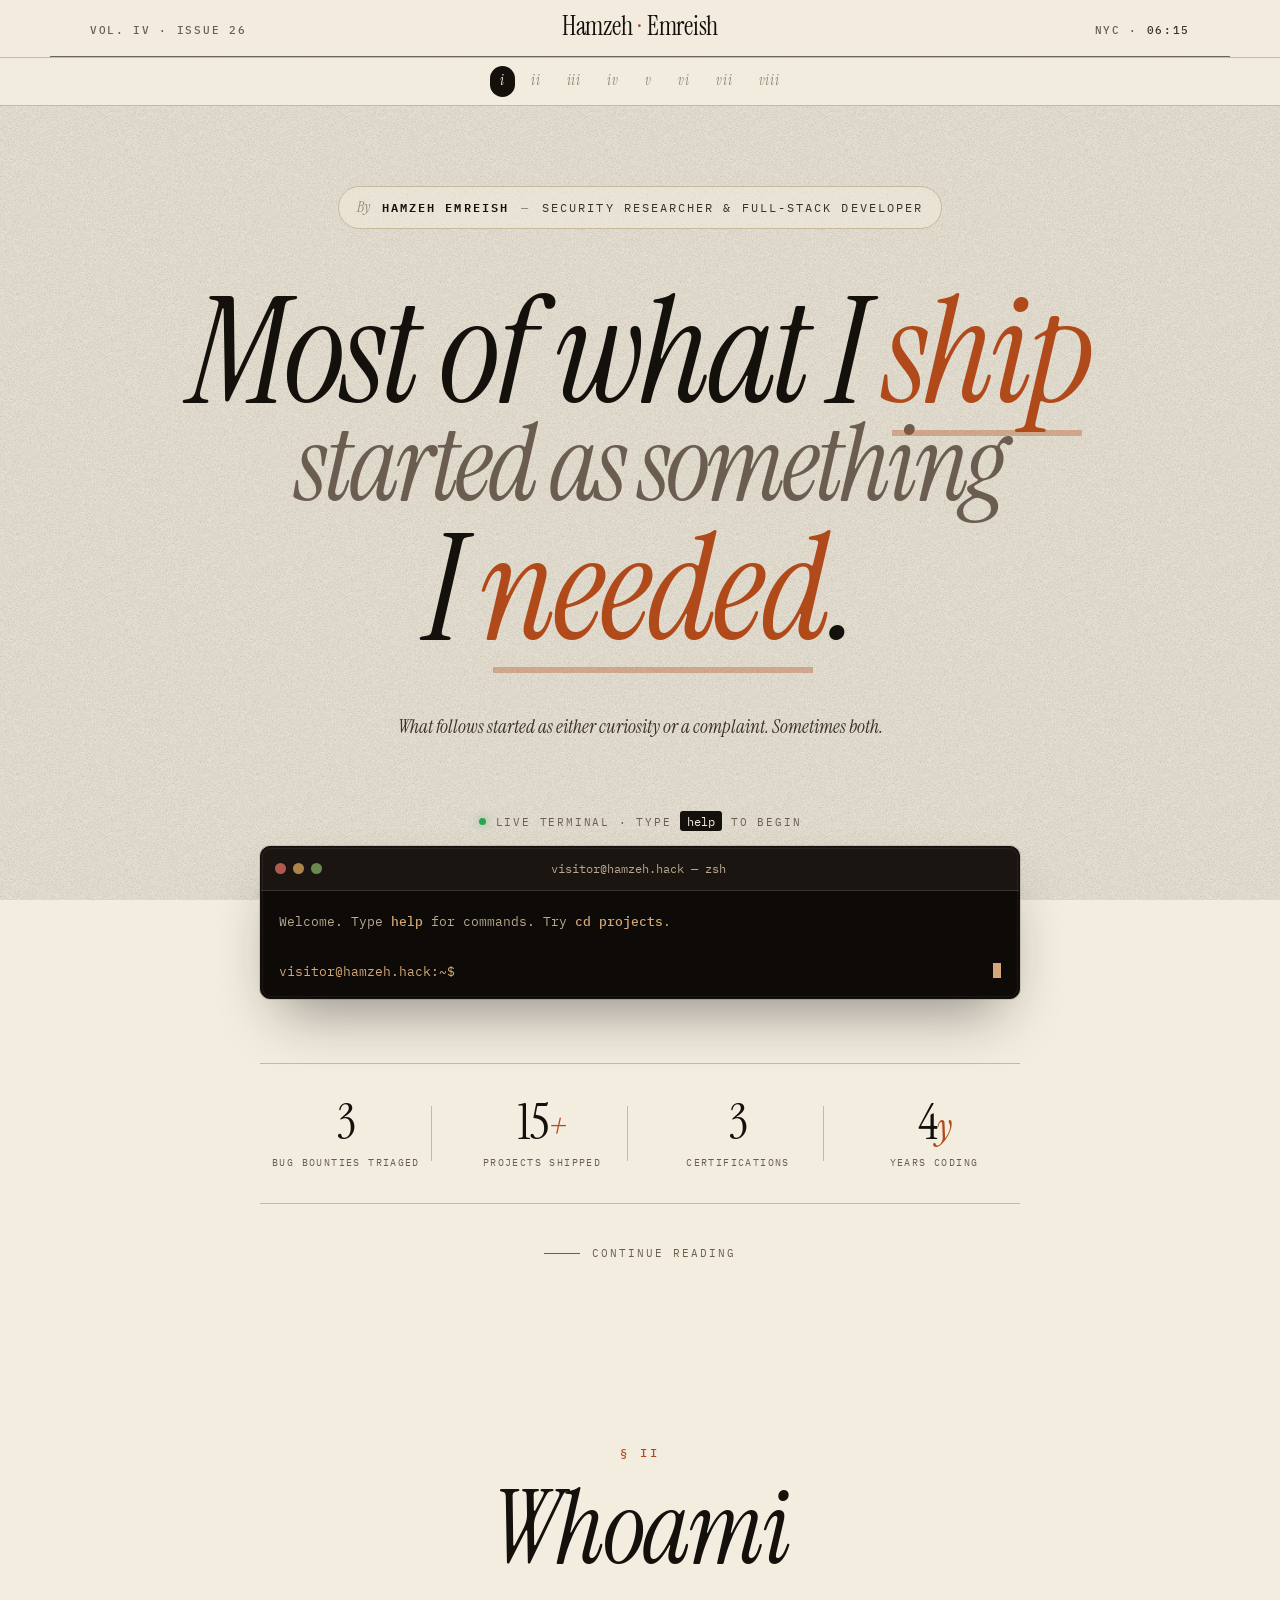
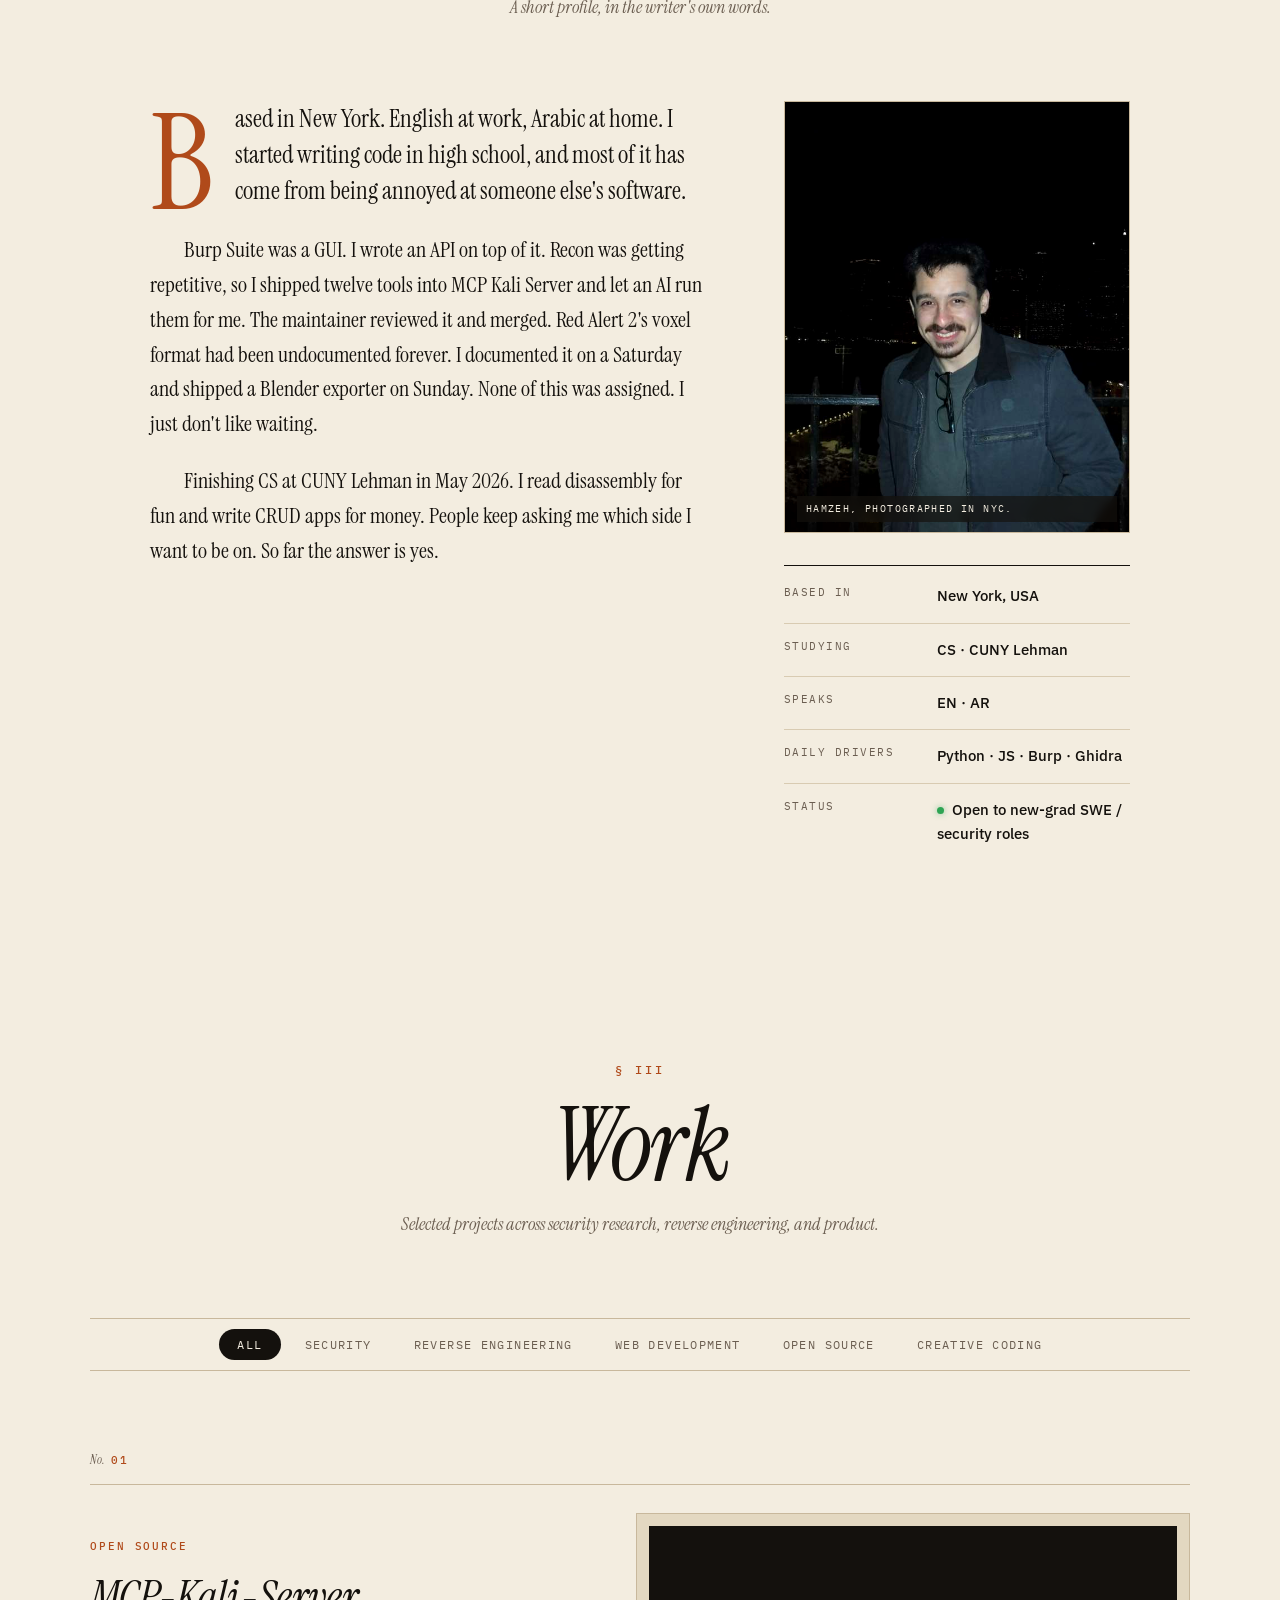
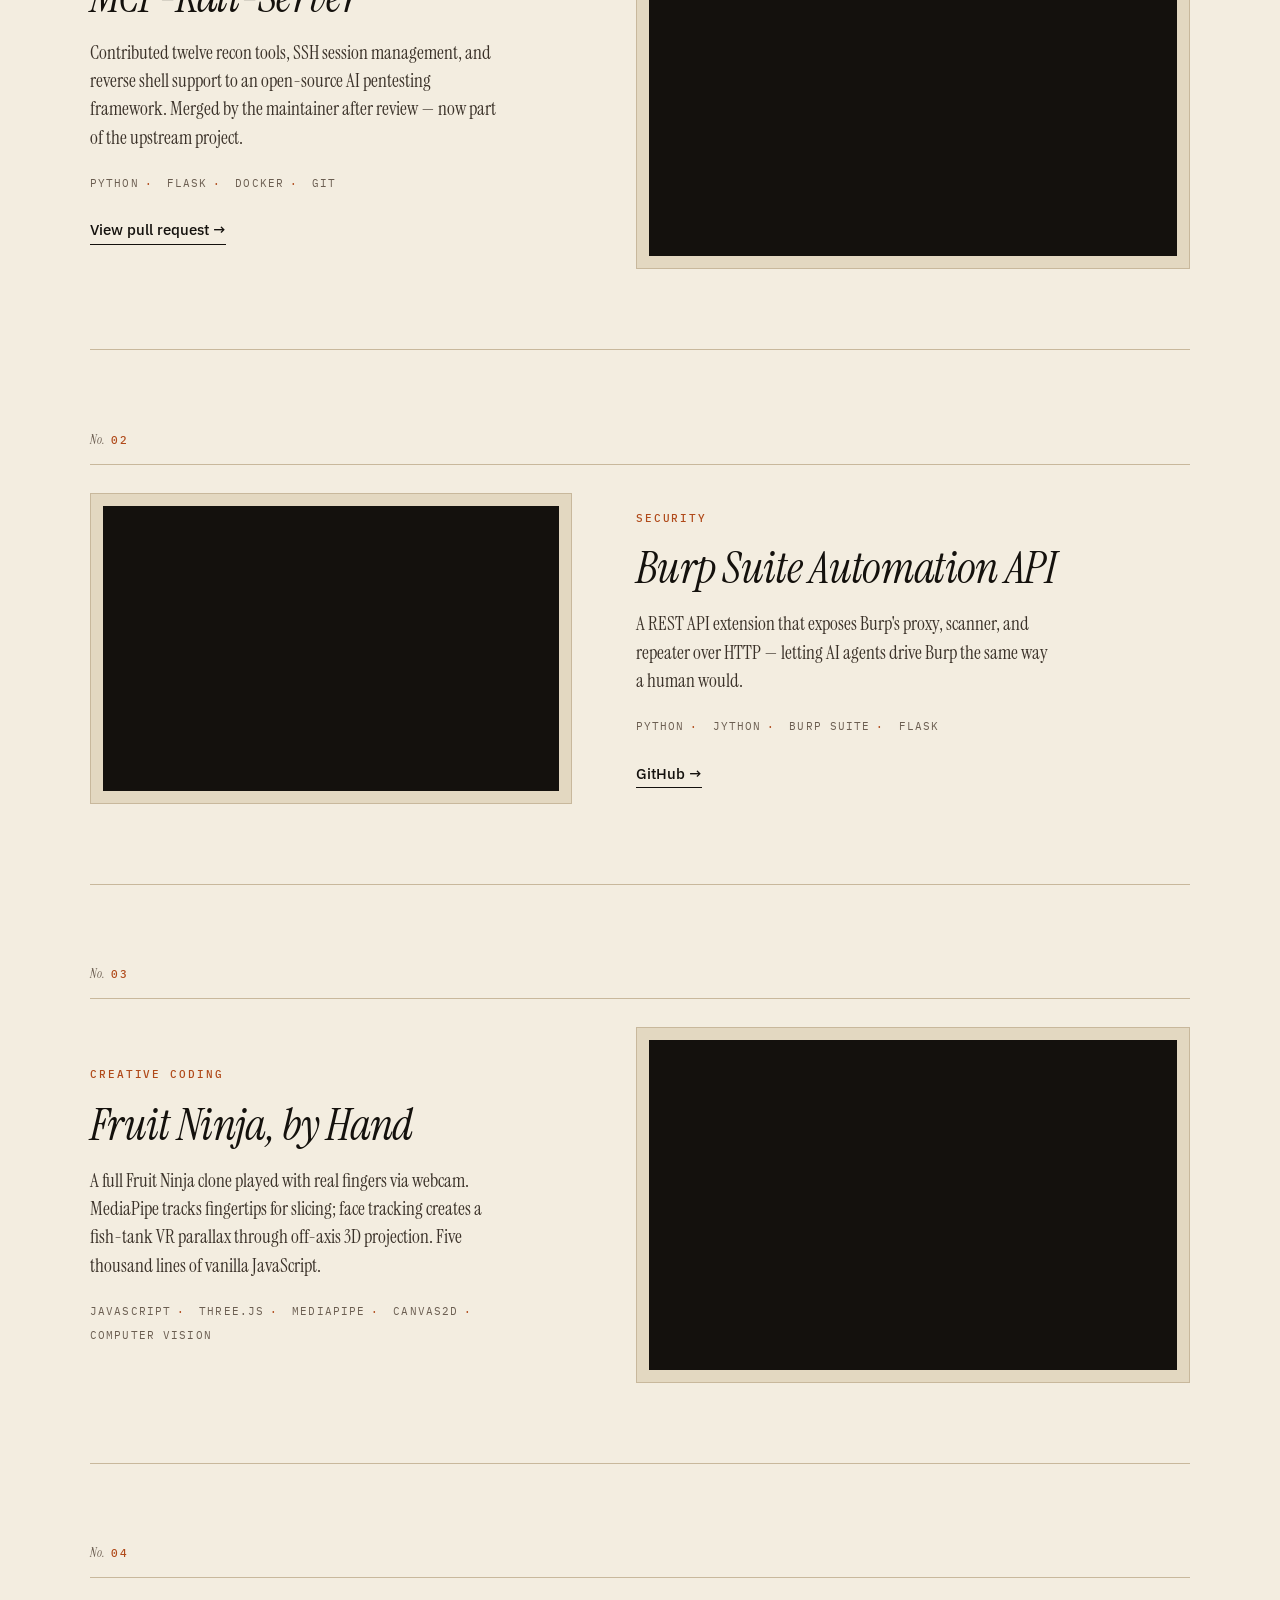
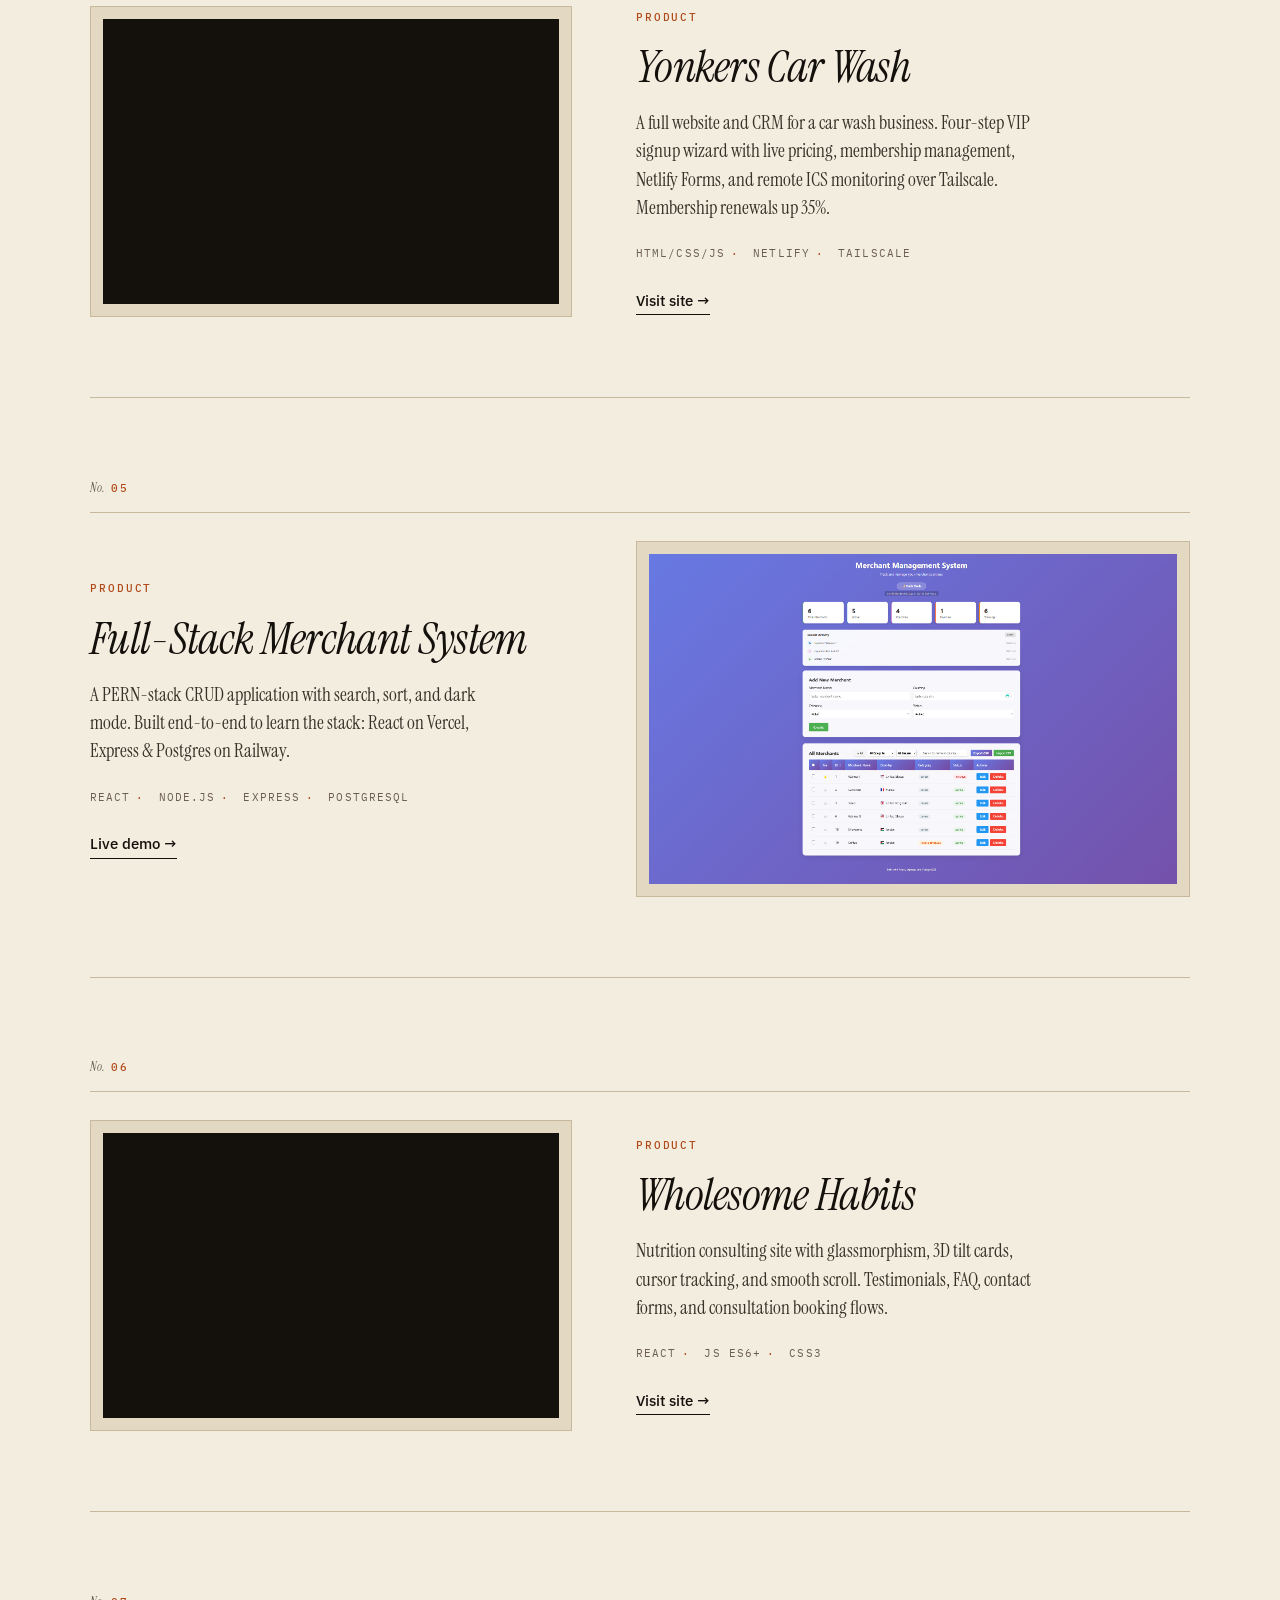
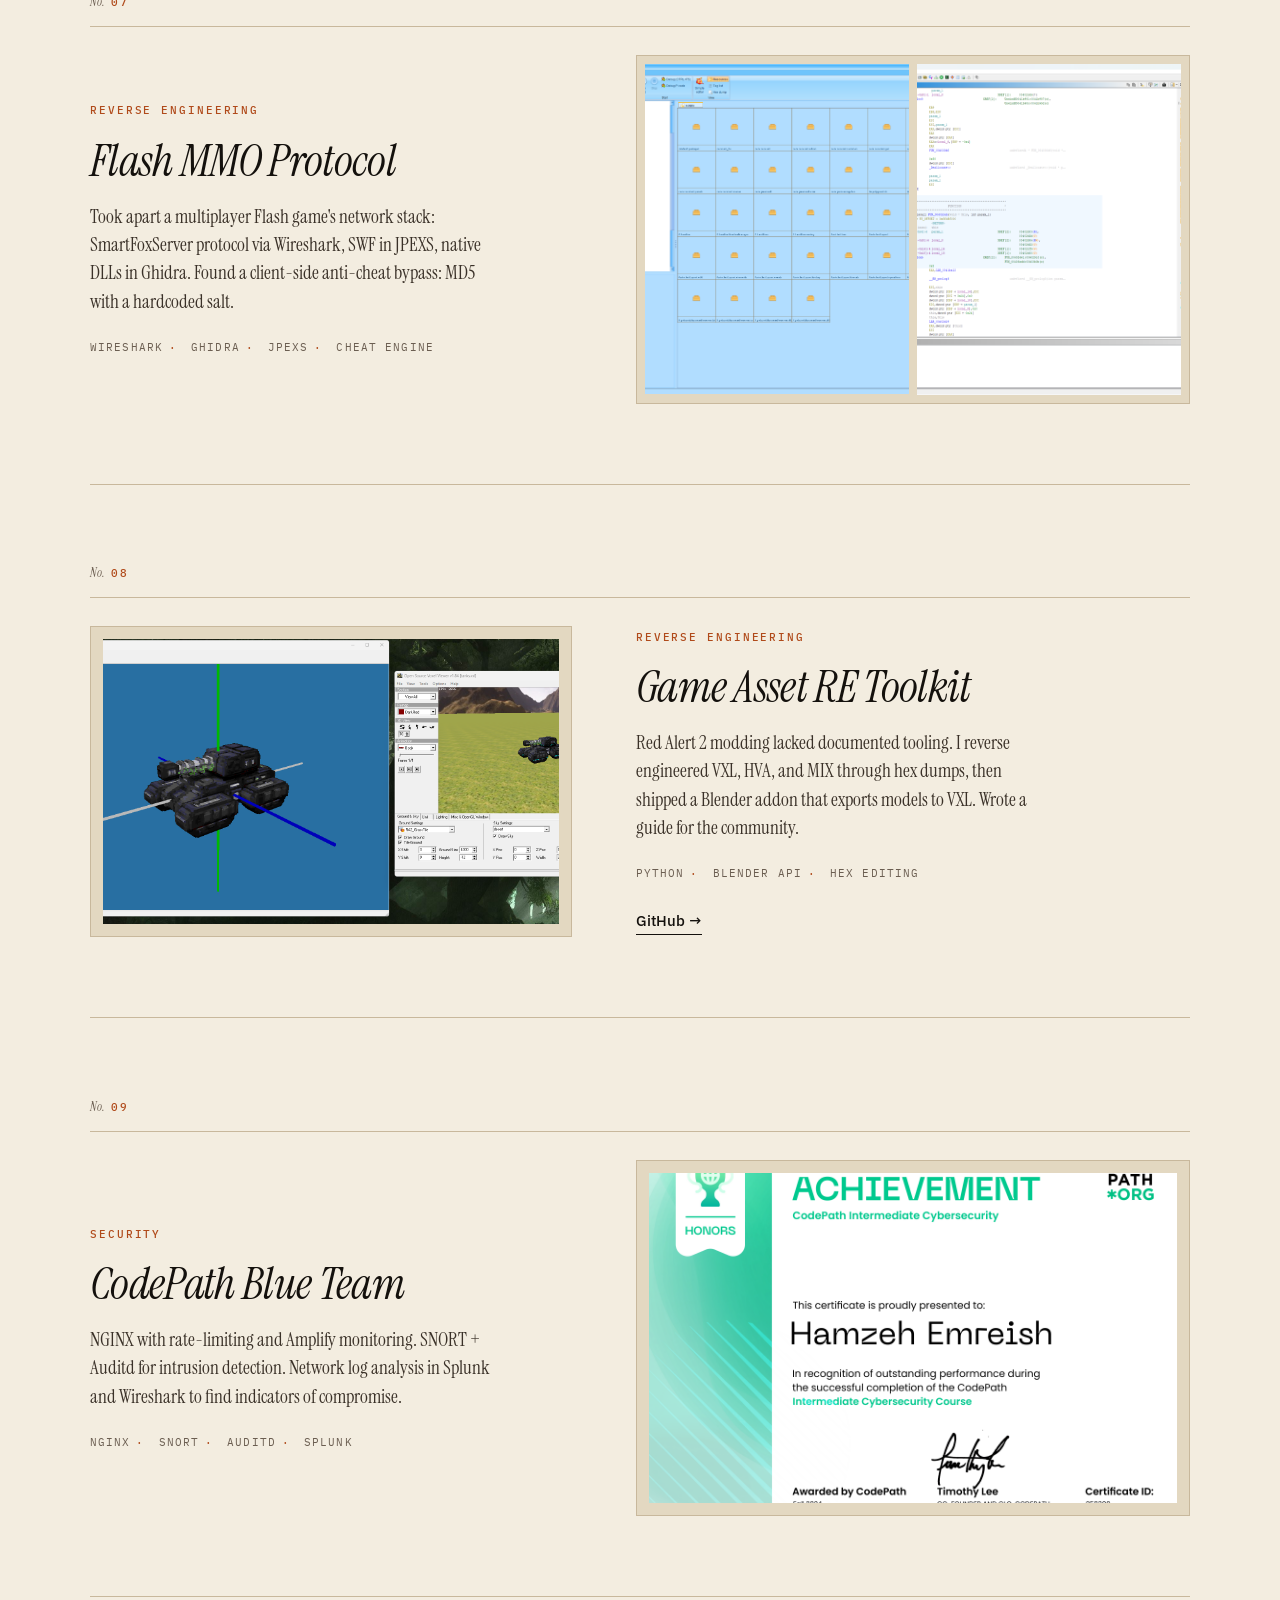
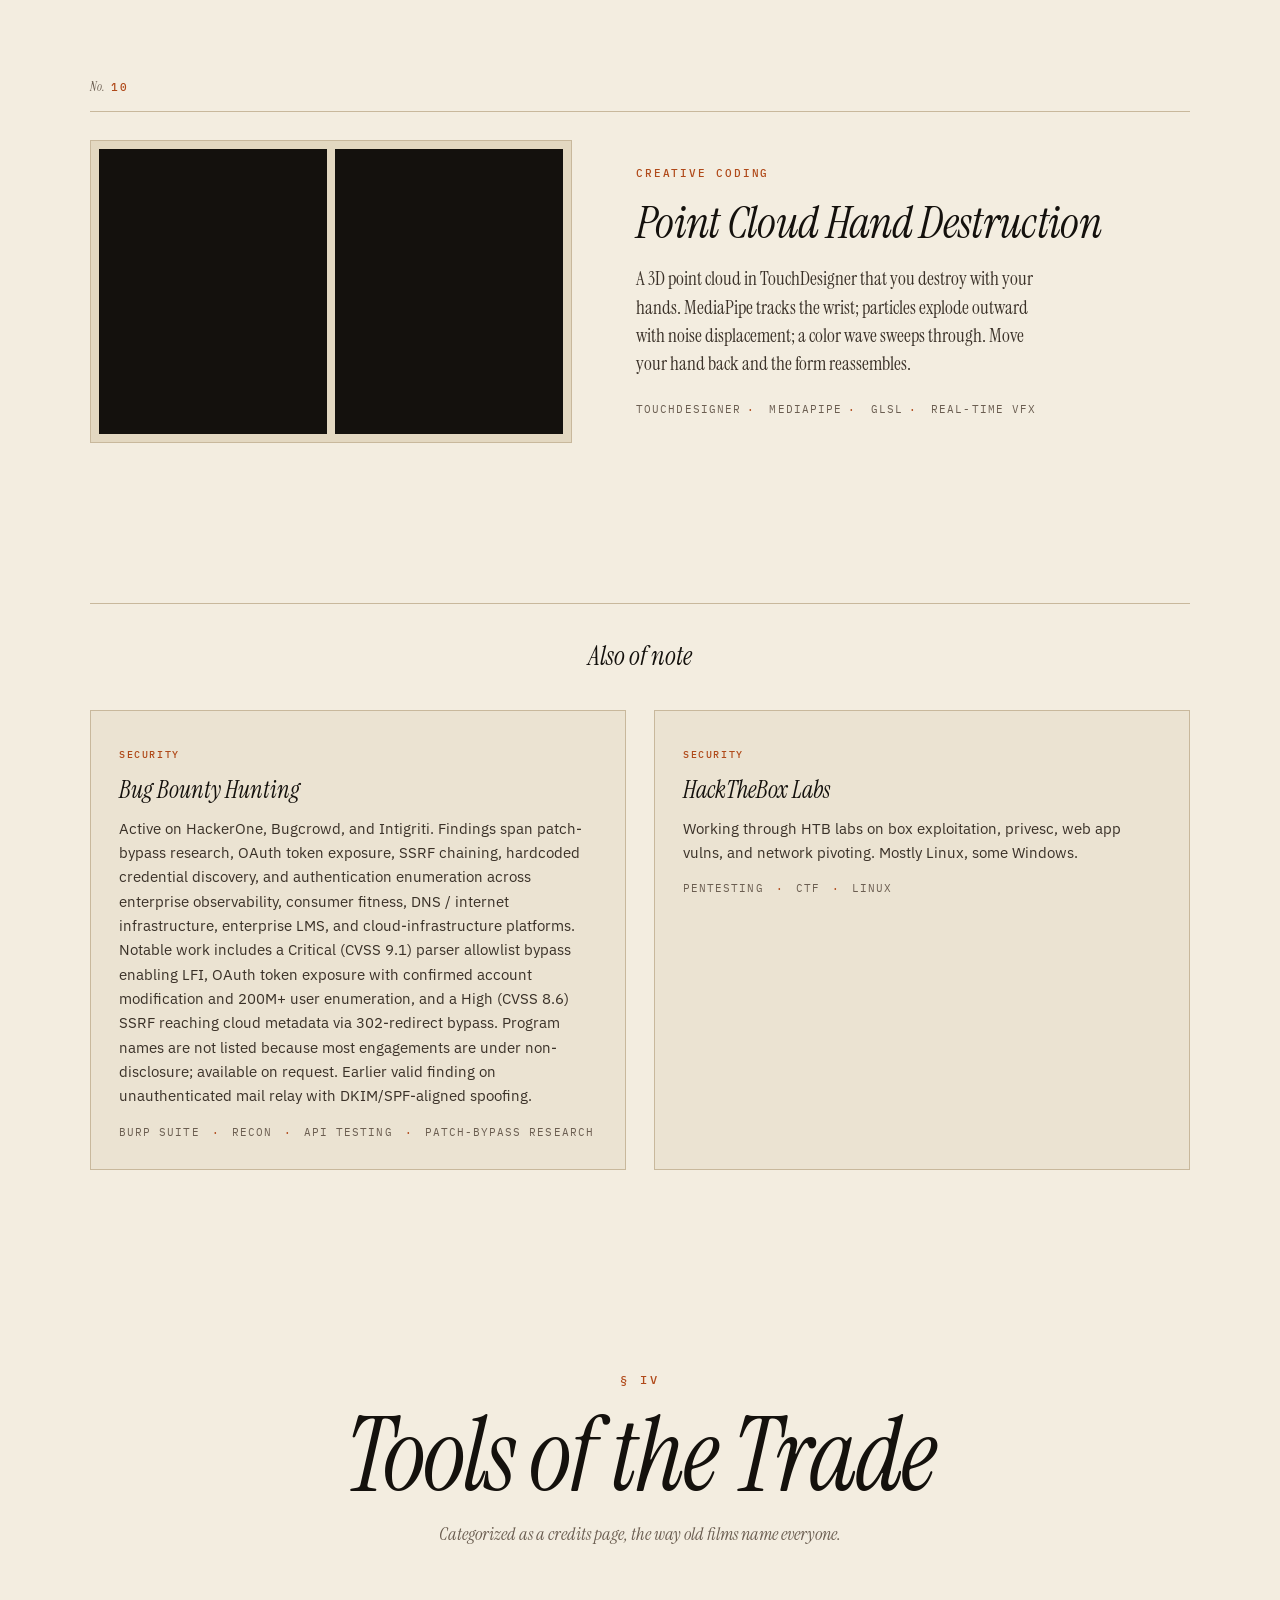
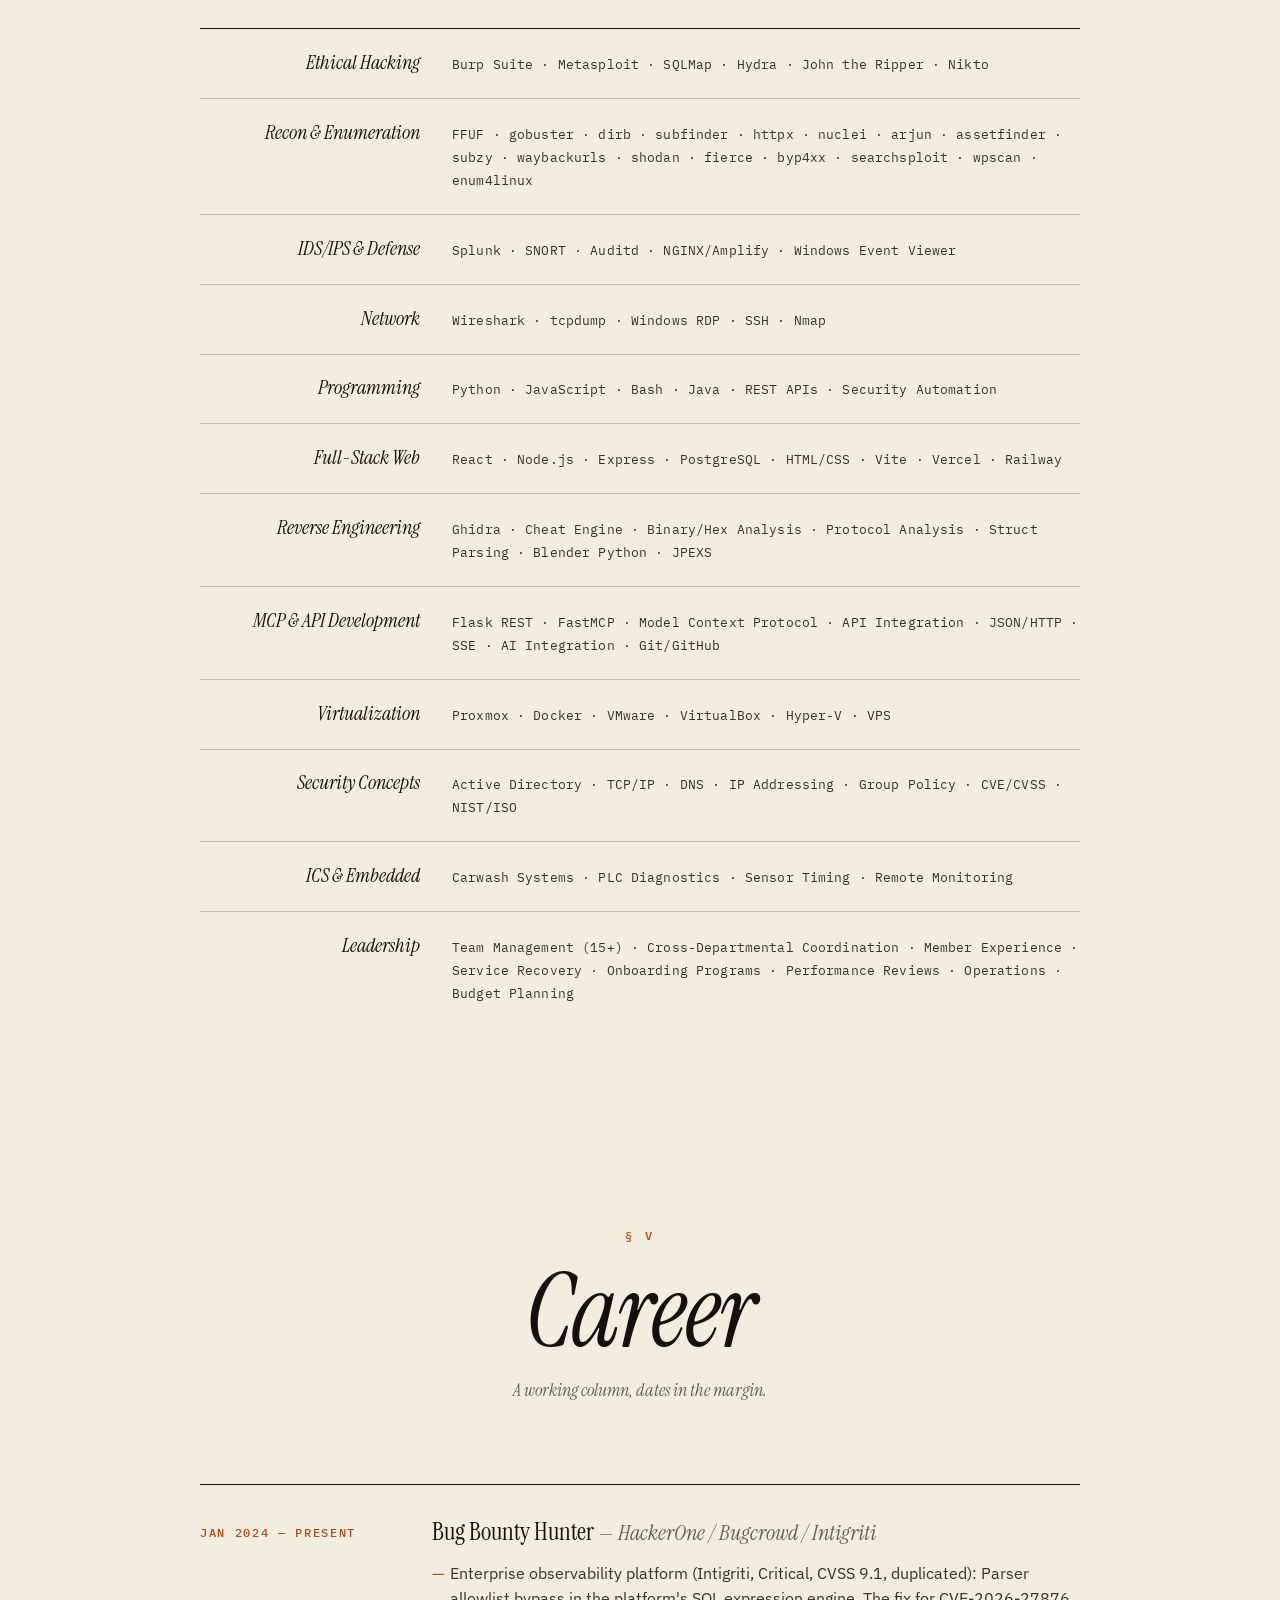
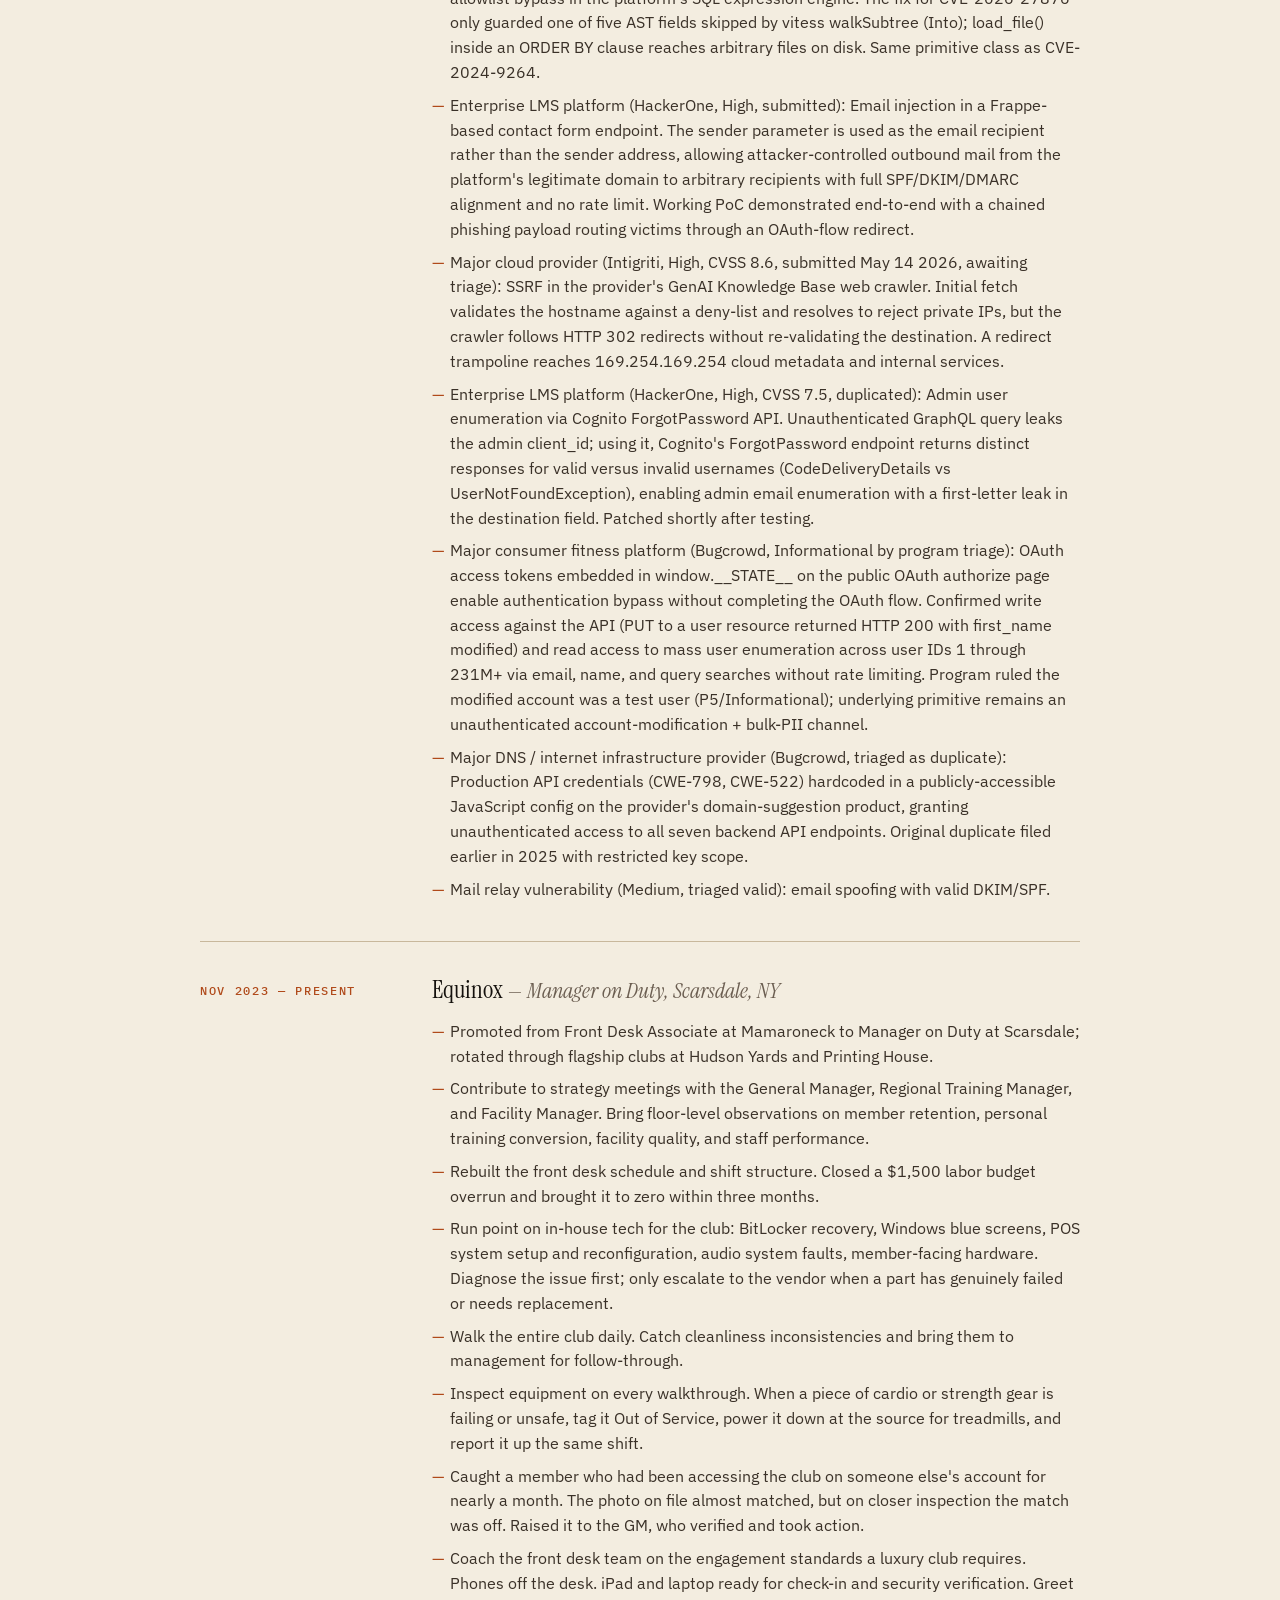
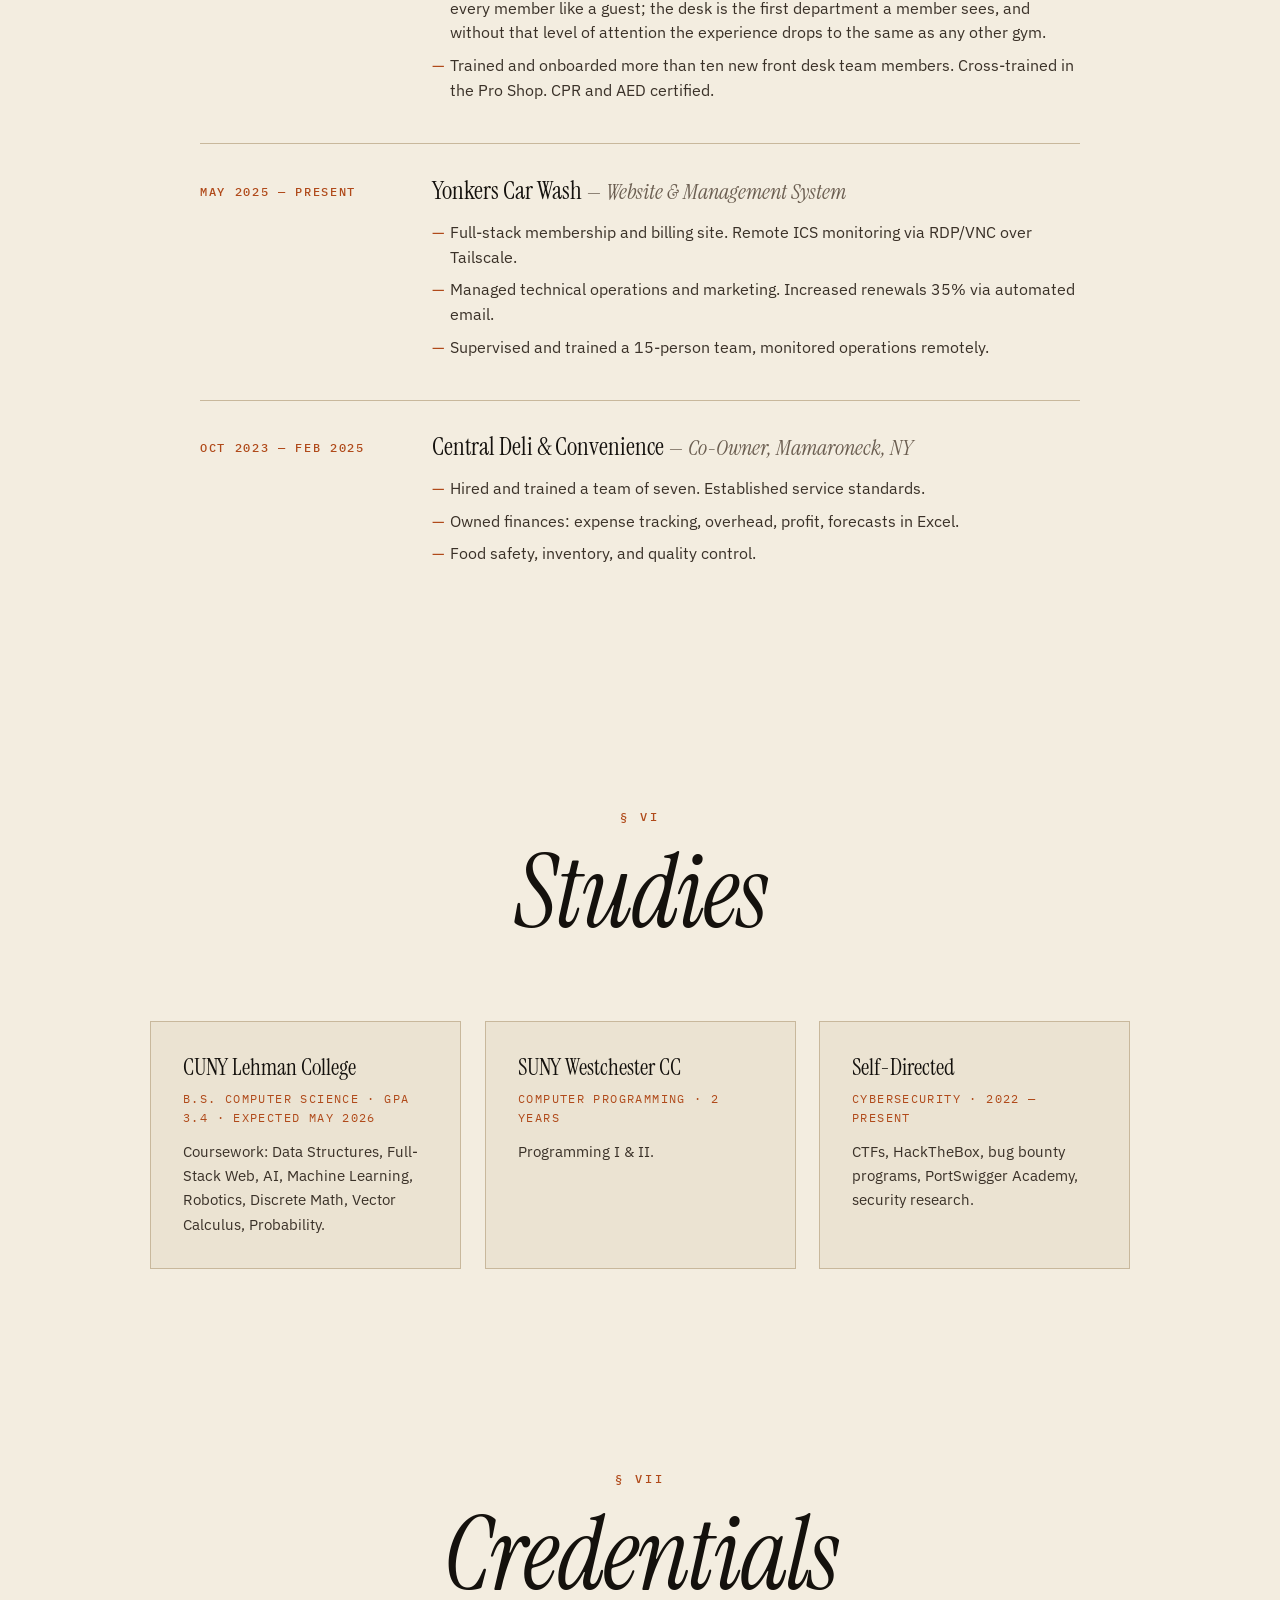
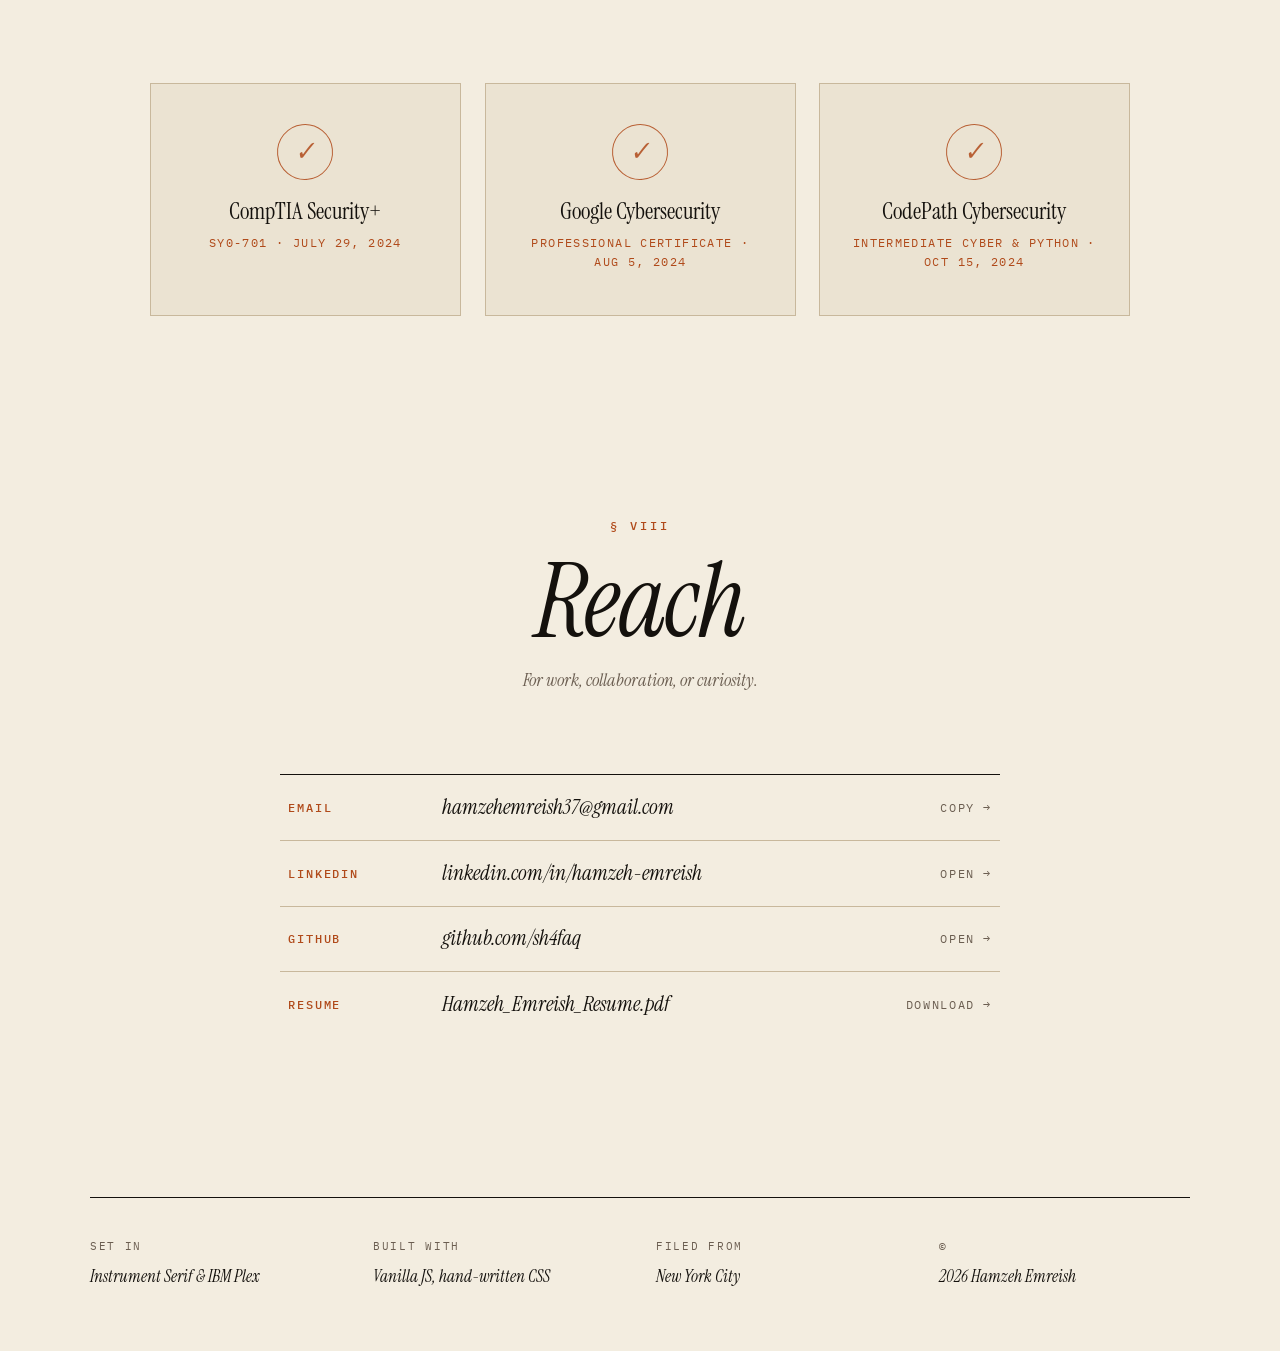
==== index.html @ 3d7a3915 "Expand Equinox bullets and rewrite Bug Bounty section (anonymized) Promote richer Equinox MOD detail" ====
<!DOCTYPE html>
<html lang="en">
<head>
    <meta charset="UTF-8">
    <meta name="viewport" content="width=device-width, initial-scale=1.0">
    <title>Hamzeh Emreish — Security Researcher & Full-Stack Developer</title>
    <link rel="preconnect" href="https://fonts.googleapis.com">
    <link rel="preconnect" href="https://fonts.gstatic.com" crossorigin>
    <link href="https://fonts.googleapis.com/css2?family=IBM+Plex+Mono:wght@400;500;600&family=IBM+Plex+Sans:wght@300;400;500;600;700&family=Instrument+Serif:ital@0;1&display=swap" rel="stylesheet">
    <link rel="icon" type="image/svg+xml" href="favicon.svg">
    <link rel="stylesheet" href="styles.css">
</head>
<body>

    <!-- MASTHEAD — top magazine bar -->
    <header class="masthead">
        <div class="masthead-inner">
            <div class="masthead-left">
                <span class="masthead-issue">VOL. IV · ISSUE 26</span>
            </div>
            <div class="masthead-center">
                <a href="#hero" class="masthead-logo">Hamzeh<span class="masthead-logo-mark">·</span>Emreish</a>
            </div>
            <div class="masthead-right">
                <span class="masthead-meta">NYC · <span id="masthead-clock">--:--</span></span>
            </div>
        </div>
        <div class="masthead-rule"></div>
    </header>

    <!-- MARGIN INDEX (desktop) — sticky table of contents -->
    <aside class="margin-index" aria-label="Sections">
        <ol class="margin-index-list">
            <li><a href="#hero" class="mi-link active" data-section="hero"><span class="mi-num">i</span><span class="mi-label">Cover</span></a></li>
            <li><a href="#about" class="mi-link" data-section="about"><span class="mi-num">ii</span><span class="mi-label">Whoami</span></a></li>
            <li><a href="#projects" class="mi-link" data-section="projects"><span class="mi-num">iii</span><span class="mi-label">Work</span></a></li>
            <li><a href="#skills" class="mi-link" data-section="skills"><span class="mi-num">iv</span><span class="mi-label">Tools</span></a></li>
            <li><a href="#experience" class="mi-link" data-section="experience"><span class="mi-num">v</span><span class="mi-label">Career</span></a></li>
            <li><a href="#education" class="mi-link" data-section="education"><span class="mi-num">vi</span><span class="mi-label">Studies</span></a></li>
            <li><a href="#certifications" class="mi-link" data-section="certifications"><span class="mi-num">vii</span><span class="mi-label">Credentials</span></a></li>
            <li><a href="#contact" class="mi-link" data-section="contact"><span class="mi-num">viii</span><span class="mi-label">Reach</span></a></li>
        </ol>
    </aside>

    <!-- INVERT FLASH OVERLAY (signature moment) -->
    <div class="invert-flash" aria-hidden="true"></div>

    <main id="main">

        <!-- ╔════════════════════════════════════╗
             ║  COVER — i                         ║
             ╚════════════════════════════════════╝ -->
        <section id="hero" class="cover">
            <div class="cover-inner">
                <div class="cover-byline">
                    <span class="byline-label">By</span>
                    <span class="byline-name">Hamzeh Emreish</span>
                    <span class="byline-sep">—</span>
                    <span class="byline-role">Security Researcher &amp; Full-Stack Developer</span>
                </div>

                <h1 class="cover-pullquote">
                    <span class="pq-line">Most of what I <em>ship</em></span>
                    <span class="pq-line pq-line-quiet">started as something</span>
                    <span class="pq-line">I <em>needed</em>.</span>
                </h1>

                <div class="cover-dek">
                    <p>What follows started as either curiosity or a complaint. Sometimes both.</p>
                </div>

                <div class="cover-terminal">
                    <div class="cover-terminal-eyebrow">
                        <span class="cterm-dot"></span>
                        <span>LIVE TERMINAL · type <code>help</code> to begin</span>
                    </div>
                    <div class="terminal terminal-portal">
                        <div class="terminal-header">
                            <div class="terminal-dots">
                                <span class="dot dot-red"></span>
                                <span class="dot dot-yellow"></span>
                                <span class="dot dot-green"></span>
                            </div>
                            <div class="terminal-title">visitor@hamzeh.hack — zsh</div>
                            <div class="terminal-dots-spacer"></div>
                        </div>
                        <div class="terminal-body" id="terminal-output">
                            <div class="terminal-line">
                                <span class="terminal-welcome">Welcome. Type <span class="cmd-highlight">help</span> for commands. Try <span class="cmd-highlight">cd projects</span>.</span>
                            </div>
                        </div>
                        <div class="terminal-input-line">
                            <span class="terminal-prompt">visitor@hamzeh.hack:~$&nbsp;</span>
                            <input type="text" id="terminal-input" class="terminal-input" autocomplete="off" spellcheck="false">
                            <span class="terminal-cursor"></span>
                        </div>
                    </div>
                </div>

                <div class="cover-stats">
                    <div class="cstat">
                        <div class="cstat-num">3</div>
                        <div class="cstat-label">Bug Bounties Triaged</div>
                    </div>
                    <div class="cstat">
                        <div class="cstat-num">15<span class="cstat-suffix">+</span></div>
                        <div class="cstat-label">Projects Shipped</div>
                    </div>
                    <div class="cstat">
                        <div class="cstat-num">3</div>
                        <div class="cstat-label">Certifications</div>
                    </div>
                    <div class="cstat">
                        <div class="cstat-num">4<span class="cstat-suffix">y</span></div>
                        <div class="cstat-label">Years Coding</div>
                    </div>
                </div>

                <div class="cover-scrollcue">
                    <span class="scrollcue-line"></span>
                    <span>continue reading</span>
                </div>
            </div>
        </section>

        <!-- ╔════════════════════════════════════╗
             ║  WHOAMI — ii                       ║
             ╚════════════════════════════════════╝ -->
        <section id="about" class="article">
            <div class="article-head">
                <div class="folio">§ ii</div>
                <h2 class="article-title">Whoami</h2>
                <p class="article-kicker">A short profile, in the writer's own words.</p>
            </div>

            <div class="article-grid">
                <div class="article-body">
                    <p class="lede"><span class="dropcap">B</span>ased in New York. English at work, Arabic at home. I started writing code in high school, and most of it has come from being annoyed at someone else's software.</p>

                    <p>Burp Suite was a GUI. I wrote an API on top of it. Recon was getting repetitive, so I shipped twelve tools into MCP Kali Server and let an AI run them for me. The maintainer reviewed it and merged. Red Alert 2's voxel format had been undocumented forever. I documented it on a Saturday and shipped a Blender exporter on Sunday. None of this was assigned. I just don't like waiting.</p>

                    <p>Finishing CS at CUNY Lehman in May 2026. I read disassembly for fun and write CRUD apps for money. People keep asking me which side I want to be on. So far the answer is yes.</p>
                </div>

                <aside class="article-aside">
                    <figure class="portrait">
                        <img src="pics/hamzeh-photo.jpg" alt="Hamzeh Emreish" onerror="this.style.display='none';this.parentNode.classList.add('portrait-empty')">
                        <figcaption>Hamzeh, photographed in NYC.</figcaption>
                    </figure>

                    <dl class="meta-list">
                        <div class="meta-row"><dt>Based in</dt><dd>New York, USA</dd></div>
                        <div class="meta-row"><dt>Studying</dt><dd>CS · CUNY Lehman</dd></div>
                        <div class="meta-row"><dt>Speaks</dt><dd>EN · AR</dd></div>
                        <div class="meta-row"><dt>Daily drivers</dt><dd>Python · JS · Burp · Ghidra</dd></div>
                        <div class="meta-row"><dt>Status</dt><dd><span class="status-dot"></span>Open to new-grad SWE / security roles</dd></div>
                    </dl>
                </aside>
            </div>
        </section>

        <!-- ╔════════════════════════════════════╗
             ║  WORK — iii                        ║
             ╚════════════════════════════════════╝ -->
        <section id="projects" class="article">
            <div class="article-head">
                <div class="folio">§ iii</div>
                <h2 class="article-title">Work</h2>
                <p class="article-kicker">Selected projects across security research, reverse engineering, and product.</p>
            </div>

            <div class="filter-bar">
                <button class="filter-btn active" data-filter="all">All</button>
                <button class="filter-btn" data-filter="security">Security</button>
                <button class="filter-btn" data-filter="re">Reverse Engineering</button>
                <button class="filter-btn" data-filter="webdev">Web Development</button>
                <button class="filter-btn" data-filter="opensource">Open Source</button>
                <button class="filter-btn" data-filter="creative">Creative Coding</button>
            </div>

            <div class="features">
                <!-- 01 -->
                <article class="feature" data-category="security opensource">
                    <div class="feature-num">01</div>
                    <div class="feature-text">
                        <div class="feature-tag">Open Source</div>
                        <h3 class="feature-title">MCP-Kali-Server</h3>
                        <p class="feature-dek">Contributed twelve recon tools, SSH session management, and reverse shell support to an open-source AI pentesting framework. Merged by the maintainer after review — now part of the upstream project.</p>
                        <ul class="feature-tech">
                            <li>Python</li><li>Flask</li><li>Docker</li><li>Git</li>
                        </ul>
                        <a href="https://github.com/TriV3/MCP-Kali-Server/pull/5" target="_blank" rel="noopener" class="feature-link">View pull request →</a>
                    </div>
                    <div class="feature-media">
                        <video loop muted playsinline preload="none"><source src="pics/MCP-server.mp4" type="video/mp4"></video>
                    </div>
                </article>

                <!-- 02 -->
                <article class="feature feature--reverse" data-category="security">
                    <div class="feature-num">02</div>
                    <div class="feature-text">
                        <div class="feature-tag">Security</div>
                        <h3 class="feature-title">Burp Suite Automation API</h3>
                        <p class="feature-dek">A REST API extension that exposes Burp's proxy, scanner, and repeater over HTTP — letting AI agents drive Burp the same way a human would.</p>
                        <ul class="feature-tech">
                            <li>Python</li><li>Jython</li><li>Burp Suite</li><li>Flask</li>
                        </ul>
                        <a href="https://github.com/sh4faq" target="_blank" rel="noopener" class="feature-link">GitHub →</a>
                    </div>
                    <div class="feature-media">
                        <video loop muted playsinline preload="none"><source src="pics/burp-api.mp4" type="video/mp4"></video>
                    </div>
                </article>

                <!-- 03 -->
                <article class="feature" data-category="creative webdev">
                    <div class="feature-num">03</div>
                    <div class="feature-text">
                        <div class="feature-tag">Creative Coding</div>
                        <h3 class="feature-title">Fruit Ninja, by Hand</h3>
                        <p class="feature-dek">A full Fruit Ninja clone played with real fingers via webcam. MediaPipe tracks fingertips for slicing; face tracking creates a fish-tank VR parallax through off-axis 3D projection. Five thousand lines of vanilla JavaScript.</p>
                        <ul class="feature-tech">
                            <li>JavaScript</li><li>Three.js</li><li>MediaPipe</li><li>Canvas2D</li><li>Computer Vision</li>
                        </ul>
                    </div>
                    <div class="feature-media">
                        <video loop muted playsinline preload="none"><source src="pics/fruit-ninja.mp4" type="video/mp4"></video>
                    </div>
                </article>

                <!-- 04 -->
                <article class="feature feature--reverse" data-category="webdev">
                    <div class="feature-num">04</div>
                    <div class="feature-text">
                        <div class="feature-tag">Product</div>
                        <h3 class="feature-title">Yonkers Car Wash</h3>
                        <p class="feature-dek">A full website and CRM for a car wash business. Four-step VIP signup wizard with live pricing, membership management, Netlify Forms, and remote ICS monitoring over Tailscale. Membership renewals up 35%.</p>
                        <ul class="feature-tech">
                            <li>HTML/CSS/JS</li><li>Netlify</li><li>Tailscale</li>
                        </ul>
                        <a href="https://yonkerscarwashdetail.com" target="_blank" rel="noopener" class="feature-link">Visit site →</a>
                    </div>
                    <div class="feature-media">
                        <video loop muted playsinline preload="none"><source src="pics/yonkers-wash.mp4" type="video/mp4"></video>
                    </div>
                </article>

                <!-- 05 -->
                <article class="feature" data-category="webdev">
                    <div class="feature-num">05</div>
                    <div class="feature-text">
                        <div class="feature-tag">Product</div>
                        <h3 class="feature-title">Full-Stack Merchant System</h3>
                        <p class="feature-dek">A PERN-stack CRUD application with search, sort, and dark mode. Built end-to-end to learn the stack: React on Vercel, Express &amp; Postgres on Railway.</p>
                        <ul class="feature-tech">
                            <li>React</li><li>Node.js</li><li>Express</li><li>PostgreSQL</li>
                        </ul>
                        <a href="https://full-stack-pern-app.vercel.app" target="_blank" rel="noopener" class="feature-link">Live demo →</a>
                    </div>
                    <div class="feature-media">
                        <img src="pics/merchant-system.png" alt="Merchant Management System">
                    </div>
                </article>

                <!-- 06 -->
                <article class="feature feature--reverse" data-category="webdev">
                    <div class="feature-num">06</div>
                    <div class="feature-text">
                        <div class="feature-tag">Product</div>
                        <h3 class="feature-title">Wholesome Habits</h3>
                        <p class="feature-dek">Nutrition consulting site with glassmorphism, 3D tilt cards, cursor tracking, and smooth scroll. Testimonials, FAQ, contact forms, and consultation booking flows.</p>
                        <ul class="feature-tech">
                            <li>React</li><li>JS ES6+</li><li>CSS3</li>
                        </ul>
                        <a href="https://holisticwholesomehabits.com/" target="_blank" rel="noopener" class="feature-link">Visit site →</a>
                    </div>
                    <div class="feature-media">
                        <video loop muted playsinline preload="none"><source src="pics/wholesome-habits.mp4" type="video/mp4"></video>
                    </div>
                </article>

                <!-- 07 -->
                <article class="feature" data-category="re security">
                    <div class="feature-num">07</div>
                    <div class="feature-text">
                        <div class="feature-tag">Reverse Engineering</div>
                        <h3 class="feature-title">Flash MMO Protocol</h3>
                        <p class="feature-dek">Took apart a multiplayer Flash game's network stack: SmartFoxServer protocol via Wireshark, SWF in JPEXS, native DLLs in Ghidra. Found a client-side anti-cheat bypass: MD5 with a hardcoded salt.</p>
                        <ul class="feature-tech">
                            <li>Wireshark</li><li>Ghidra</li><li>JPEXS</li><li>Cheat Engine</li>
                        </ul>
                    </div>
                    <div class="feature-media feature-media--grid">
                        <img src="pics/flash-mmo-re.png" alt="JPEXS decompiler">
                        <img src="pics/flash-mmo-ghidra.png" alt="Ghidra disassembly">
                    </div>
                </article>

                <!-- 08 -->
                <article class="feature feature--reverse" data-category="re">
                    <div class="feature-num">08</div>
                    <div class="feature-text">
                        <div class="feature-tag">Reverse Engineering</div>
                        <h3 class="feature-title">Game Asset RE Toolkit</h3>
                        <p class="feature-dek">Red Alert 2 modding lacked documented tooling. I reverse engineered VXL, HVA, and MIX through hex dumps, then shipped a Blender addon that exports models to VXL. Wrote a guide for the community.</p>
                        <ul class="feature-tech">
                            <li>Python</li><li>Blender API</li><li>Hex Editing</li>
                        </ul>
                        <a href="https://github.com/sh4faq/MentalOmega-Modding-Guide" target="_blank" rel="noopener" class="feature-link">GitHub →</a>
                    </div>
                    <div class="feature-media">
                        <img src="pics/game-asset-re.png" alt="Game Asset RE Toolkit">
                    </div>
                </article>

                <!-- 09 -->
                <article class="feature" data-category="security">
                    <div class="feature-num">09</div>
                    <div class="feature-text">
                        <div class="feature-tag">Security</div>
                        <h3 class="feature-title">CodePath Blue Team</h3>
                        <p class="feature-dek">NGINX with rate-limiting and Amplify monitoring. SNORT + Auditd for intrusion detection. Network log analysis in Splunk and Wireshark to find indicators of compromise.</p>
                        <ul class="feature-tech">
                            <li>NGINX</li><li>SNORT</li><li>Auditd</li><li>Splunk</li>
                        </ul>
                    </div>
                    <div class="feature-media">
                        <img src="pics/codepath-cert.png" alt="CodePath Blue Team Certificate">
                    </div>
                </article>

                <!-- 10 -->
                <article class="feature feature--reverse" data-category="creative">
                    <div class="feature-num">10</div>
                    <div class="feature-text">
                        <div class="feature-tag">Creative Coding</div>
                        <h3 class="feature-title">Point Cloud Hand Destruction</h3>
                        <p class="feature-dek">A 3D point cloud in TouchDesigner that you destroy with your hands. MediaPipe tracks the wrist; particles explode outward with noise displacement; a color wave sweeps through. Move your hand back and the form reassembles.</p>
                        <ul class="feature-tech">
                            <li>TouchDesigner</li><li>MediaPipe</li><li>GLSL</li><li>Real-time VFX</li>
                        </ul>
                    </div>
                    <div class="feature-media feature-media--grid">
                        <video loop muted playsinline preload="none"><source src="pics/touchdesigner-pointcloud.mp4" type="video/mp4"></video>
                        <video loop muted playsinline preload="none"><source src="pics/touchdesigner-vertical.mov" type="video/mp4"></video>
                    </div>
                </article>
            </div>

            <h3 class="more-title">Also of note</h3>
            <div class="more-grid">
                <article class="more-card" data-category="security">
                    <div class="more-tag">Security</div>
                    <h4>Bug Bounty Hunting</h4>
                    <p>Active on HackerOne, Bugcrowd, and Intigriti. Findings span patch-bypass research, OAuth token exposure, SSRF chaining, hardcoded credential discovery, and authentication enumeration across enterprise observability, consumer fitness, DNS / internet infrastructure, enterprise LMS, and cloud-infrastructure platforms. Notable work includes a Critical (CVSS 9.1) parser allowlist bypass enabling LFI, OAuth token exposure with confirmed account modification and 200M+ user enumeration, and a High (CVSS 8.6) SSRF reaching cloud metadata via 302-redirect bypass. Program names are not listed because most engagements are under non-disclosure; available on request. Earlier valid finding on unauthenticated mail relay with DKIM/SPF-aligned spoofing.</p>
                    <div class="more-tech"><span>Burp Suite</span><span>Recon</span><span>API Testing</span><span>Patch-Bypass Research</span></div>
                </article>
                <article class="more-card" data-category="security">
                    <div class="more-tag">Security</div>
                    <h4>HackTheBox Labs</h4>
                    <p>Working through HTB labs on box exploitation, privesc, web app vulns, and network pivoting. Mostly Linux, some Windows.</p>
                    <div class="more-tech"><span>Pentesting</span><span>CTF</span><span>Linux</span></div>
                </article>
            </div>
        </section>

        <!-- ╔════════════════════════════════════╗
             ║  TOOLS — iv  (credits page)        ║
             ╚════════════════════════════════════╝ -->
        <section id="skills" class="article credits">
            <div class="article-head">
                <div class="folio">§ iv</div>
                <h2 class="article-title">Tools of the Trade</h2>
                <p class="article-kicker">Categorized as a credits page, the way old films name everyone.</p>
            </div>

            <div class="credits-grid">
                <div class="credit-row">
                    <div class="credit-cat">Ethical Hacking</div>
                    <div class="credit-list">Burp Suite · Metasploit · SQLMap · Hydra · John the Ripper · Nikto</div>
                </div>
                <div class="credit-row">
                    <div class="credit-cat">Recon &amp; Enumeration</div>
                    <div class="credit-list">FFUF · gobuster · dirb · subfinder · httpx · nuclei · arjun · assetfinder · subzy · waybackurls · shodan · fierce · byp4xx · searchsploit · wpscan · enum4linux</div>
                </div>
                <div class="credit-row">
                    <div class="credit-cat">IDS/IPS &amp; Defense</div>
                    <div class="credit-list">Splunk · SNORT · Auditd · NGINX/Amplify · Windows Event Viewer</div>
                </div>
                <div class="credit-row">
                    <div class="credit-cat">Network</div>
                    <div class="credit-list">Wireshark · tcpdump · Windows RDP · SSH · Nmap</div>
                </div>
                <div class="credit-row">
                    <div class="credit-cat">Programming</div>
                    <div class="credit-list">Python · JavaScript · Bash · Java · REST APIs · Security Automation</div>
                </div>
                <div class="credit-row">
                    <div class="credit-cat">Full-Stack Web</div>
                    <div class="credit-list">React · Node.js · Express · PostgreSQL · HTML/CSS · Vite · Vercel · Railway</div>
                </div>
                <div class="credit-row">
                    <div class="credit-cat">Reverse Engineering</div>
                    <div class="credit-list">Ghidra · Cheat Engine · Binary/Hex Analysis · Protocol Analysis · Struct Parsing · Blender Python · JPEXS</div>
                </div>
                <div class="credit-row">
                    <div class="credit-cat">MCP &amp; API Development</div>
                    <div class="credit-list">Flask REST · FastMCP · Model Context Protocol · API Integration · JSON/HTTP · SSE · AI Integration · Git/GitHub</div>
                </div>
                <div class="credit-row">
                    <div class="credit-cat">Virtualization</div>
                    <div class="credit-list">Proxmox · Docker · VMware · VirtualBox · Hyper-V · VPS</div>
                </div>
                <div class="credit-row">
                    <div class="credit-cat">Security Concepts</div>
                    <div class="credit-list">Active Directory · TCP/IP · DNS · IP Addressing · Group Policy · CVE/CVSS · NIST/ISO</div>
                </div>
                <div class="credit-row">
                    <div class="credit-cat">ICS &amp; Embedded</div>
                    <div class="credit-list">Carwash Systems · PLC Diagnostics · Sensor Timing · Remote Monitoring</div>
                </div>
                <div class="credit-row">
                    <div class="credit-cat">Leadership</div>
                    <div class="credit-list">Team Management (15+) · Cross-Departmental Coordination · Member Experience · Service Recovery · Onboarding Programs · Performance Reviews · Operations · Budget Planning</div>
                </div>
            </div>
        </section>

        <!-- ╔════════════════════════════════════╗
             ║  CAREER — v  (CV column)           ║
             ╚════════════════════════════════════╝ -->
        <section id="experience" class="article cv">
            <div class="article-head">
                <div class="folio">§ v</div>
                <h2 class="article-title">Career</h2>
                <p class="article-kicker">A working column, dates in the margin.</p>
            </div>

            <ol class="cv-list">
                <li class="cv-item">
                    <div class="cv-date">Jan 2024 — Present</div>
                    <div class="cv-body">
                        <h3 class="cv-company">Bug Bounty Hunter <span class="cv-role">— HackerOne / Bugcrowd / Intigriti</span></h3>
                        <ul>
                            <li>Enterprise observability platform (Intigriti, Critical, CVSS 9.1, duplicated): Parser allowlist bypass in the platform's SQL expression engine. The fix for CVE-2026-27876 only guarded one of five AST fields skipped by vitess walkSubtree (Into); load_file() inside an ORDER BY clause reaches arbitrary files on disk. Same primitive class as CVE-2024-9264.</li>
                            <li>Enterprise LMS platform (HackerOne, High, submitted): Email injection in a Frappe-based contact form endpoint. The sender parameter is used as the email recipient rather than the sender address, allowing attacker-controlled outbound mail from the platform's legitimate domain to arbitrary recipients with full SPF/DKIM/DMARC alignment and no rate limit. Working PoC demonstrated end-to-end with a chained phishing payload routing victims through an OAuth-flow redirect.</li>
                            <li>Major cloud provider (Intigriti, High, CVSS 8.6, submitted May 14 2026, awaiting triage): SSRF in the provider's GenAI Knowledge Base web crawler. Initial fetch validates the hostname against a deny-list and resolves to reject private IPs, but the crawler follows HTTP 302 redirects without re-validating the destination. A redirect trampoline reaches 169.254.169.254 cloud metadata and internal services.</li>
                            <li>Enterprise LMS platform (HackerOne, High, CVSS 7.5, duplicated): Admin user enumeration via Cognito ForgotPassword API. Unauthenticated GraphQL query leaks the admin client_id; using it, Cognito's ForgotPassword endpoint returns distinct responses for valid versus invalid usernames (CodeDeliveryDetails vs UserNotFoundException), enabling admin email enumeration with a first-letter leak in the destination field. Patched shortly after testing.</li>
                            <li>Major consumer fitness platform (Bugcrowd, Informational by program triage): OAuth access tokens embedded in window.__STATE__ on the public OAuth authorize page enable authentication bypass without completing the OAuth flow. Confirmed write access against the API (PUT to a user resource returned HTTP 200 with first_name modified) and read access to mass user enumeration across user IDs 1 through 231M+ via email, name, and query searches without rate limiting. Program ruled the modified account was a test user (P5/Informational); underlying primitive remains an unauthenticated account-modification + bulk-PII channel.</li>
                            <li>Major DNS / internet infrastructure provider (Bugcrowd, triaged as duplicate): Production API credentials (CWE-798, CWE-522) hardcoded in a publicly-accessible JavaScript config on the provider's domain-suggestion product, granting unauthenticated access to all seven backend API endpoints. Original duplicate filed earlier in 2025 with restricted key scope.</li>
                            <li>Mail relay vulnerability (Medium, triaged valid): email spoofing with valid DKIM/SPF.</li>
                        </ul>
                    </div>
                </li>
                <li class="cv-item">
                    <div class="cv-date">Nov 2023 — Present</div>
                    <div class="cv-body">
                        <h3 class="cv-company">Equinox <span class="cv-role">— Manager on Duty, Scarsdale, NY</span></h3>
                        <ul>
                            <li>Promoted from Front Desk Associate at Mamaroneck to Manager on Duty at Scarsdale; rotated through flagship clubs at Hudson Yards and Printing House.</li>
                            <li>Contribute to strategy meetings with the General Manager, Regional Training Manager, and Facility Manager. Bring floor-level observations on member retention, personal training conversion, facility quality, and staff performance.</li>
                            <li>Rebuilt the front desk schedule and shift structure. Closed a $1,500 labor budget overrun and brought it to zero within three months.</li>
                            <li>Run point on in-house tech for the club: BitLocker recovery, Windows blue screens, POS system setup and reconfiguration, audio system faults, member-facing hardware. Diagnose the issue first; only escalate to the vendor when a part has genuinely failed or needs replacement.</li>
                            <li>Walk the entire club daily. Catch cleanliness inconsistencies and bring them to management for follow-through.</li>
                            <li>Inspect equipment on every walkthrough. When a piece of cardio or strength gear is failing or unsafe, tag it Out of Service, power it down at the source for treadmills, and report it up the same shift.</li>
                            <li>Caught a member who had been accessing the club on someone else's account for nearly a month. The photo on file almost matched, but on closer inspection the match was off. Raised it to the GM, who verified and took action.</li>
                            <li>Coach the front desk team on the engagement standards a luxury club requires. Phones off the desk. iPad and laptop ready for check-in and security verification. Greet every member like a guest; the desk is the first department a member sees, and without that level of attention the experience drops to the same as any other gym.</li>
                            <li>Trained and onboarded more than ten new front desk team members. Cross-trained in the Pro Shop. CPR and AED certified.</li>
                        </ul>
                    </div>
                </li>
                <li class="cv-item">
                    <div class="cv-date">May 2025 — Present</div>
                    <div class="cv-body">
                        <h3 class="cv-company">Yonkers Car Wash <span class="cv-role">— Website &amp; Management System</span></h3>
                        <ul>
                            <li>Full-stack membership and billing site. Remote ICS monitoring via RDP/VNC over Tailscale.</li>
                            <li>Managed technical operations and marketing. Increased renewals 35% via automated email.</li>
                            <li>Supervised and trained a 15-person team, monitored operations remotely.</li>
                        </ul>
                    </div>
                </li>
                <li class="cv-item">
                    <div class="cv-date">Oct 2023 — Feb 2025</div>
                    <div class="cv-body">
                        <h3 class="cv-company">Central Deli &amp; Convenience <span class="cv-role">— Co-Owner, Mamaroneck, NY</span></h3>
                        <ul>
                            <li>Hired and trained a team of seven. Established service standards.</li>
                            <li>Owned finances: expense tracking, overhead, profit, forecasts in Excel.</li>
                            <li>Food safety, inventory, and quality control.</li>
                        </ul>
                    </div>
                </li>
            </ol>
        </section>

        <!-- ╔════════════════════════════════════╗
             ║  STUDIES — vi                      ║
             ╚════════════════════════════════════╝ -->
        <section id="education" class="article">
            <div class="article-head">
                <div class="folio">§ vi</div>
                <h2 class="article-title">Studies</h2>
            </div>
            <div class="cards-three">
                <article class="lite-card">
                    <h3>CUNY Lehman College</h3>
                    <p class="lite-meta">B.S. Computer Science · GPA 3.4 · Expected May 2026</p>
                    <p>Coursework: Data Structures, Full-Stack Web, AI, Machine Learning, Robotics, Discrete Math, Vector Calculus, Probability.</p>
                </article>
                <article class="lite-card">
                    <h3>SUNY Westchester CC</h3>
                    <p class="lite-meta">Computer Programming · 2 years</p>
                    <p>Programming I &amp; II.</p>
                </article>
                <article class="lite-card">
                    <h3>Self-Directed</h3>
                    <p class="lite-meta">Cybersecurity · 2022 — Present</p>
                    <p>CTFs, HackTheBox, bug bounty programs, PortSwigger Academy, security research.</p>
                </article>
            </div>
        </section>

        <!-- ╔════════════════════════════════════╗
             ║  CREDENTIALS — vii                 ║
             ╚════════════════════════════════════╝ -->
        <section id="certifications" class="article">
            <div class="article-head">
                <div class="folio">§ vii</div>
                <h2 class="article-title">Credentials</h2>
            </div>
            <div class="cards-three">
                <article class="lite-card lite-card--cert">
                    <div class="cert-stamp">✓</div>
                    <h3>CompTIA Security+</h3>
                    <p class="lite-meta">SY0-701 · July 29, 2024</p>
                </article>
                <article class="lite-card lite-card--cert">
                    <div class="cert-stamp">✓</div>
                    <h3>Google Cybersecurity</h3>
                    <p class="lite-meta">Professional Certificate · Aug 5, 2024</p>
                </article>
                <article class="lite-card lite-card--cert">
                    <div class="cert-stamp">✓</div>
                    <h3>CodePath Cybersecurity</h3>
                    <p class="lite-meta">Intermediate Cyber &amp; Python · Oct 15, 2024</p>
                </article>
            </div>
        </section>

        <!-- ╔════════════════════════════════════╗
             ║  REACH — viii                      ║
             ╚════════════════════════════════════╝ -->
        <section id="contact" class="article reach">
            <div class="article-head">
                <div class="folio">§ viii</div>
                <h2 class="article-title">Reach</h2>
                <p class="article-kicker">For work, collaboration, or curiosity.</p>
            </div>

            <div class="reach-list">
                <button class="reach-link reach-link--copy" data-copy="hamzehemreish37@gmail.com" data-copy-label="email">
                    <span class="reach-cmd">email</span>
                    <span class="reach-text">hamzehemreish37@gmail.com</span>
                    <span class="reach-action">copy →</span>
                </button>
                <a href="https://www.linkedin.com/in/hamzeh-emreish" target="_blank" rel="noopener" class="reach-link">
                    <span class="reach-cmd">linkedin</span>
                    <span class="reach-text">linkedin.com/in/hamzeh-emreish</span>
                    <span class="reach-action">open →</span>
                </a>
                <a href="https://github.com/sh4faq" target="_blank" rel="noopener" class="reach-link">
                    <span class="reach-cmd">github</span>
                    <span class="reach-text">github.com/sh4faq</span>
                    <span class="reach-action">open →</span>
                </a>
                <a href="Hamzeh_Emreish_Resume.pdf" download class="reach-link">
                    <span class="reach-cmd">resume</span>
                    <span class="reach-text">Hamzeh_Emreish_Resume.pdf</span>
                    <span class="reach-action">download →</span>
                </a>
            </div>
        </section>

        <!-- COLOPHON -->
        <footer class="colophon">
            <div class="colophon-rule"></div>
            <div class="colophon-grid">
                <div>
                    <div class="colo-label">Set in</div>
                    <div class="colo-value">Instrument Serif &amp; IBM Plex</div>
                </div>
                <div>
                    <div class="colo-label">Built with</div>
                    <div class="colo-value">Vanilla JS, hand-written CSS</div>
                </div>
                <div>
                    <div class="colo-label">Filed from</div>
                    <div class="colo-value">New York City</div>
                </div>
                <div>
                    <div class="colo-label">©</div>
                    <div class="colo-value">2026 Hamzeh Emreish</div>
                </div>
            </div>
        </footer>

    </main>

    <!-- LIGHTBOX (click any image/video to magnify) -->
    <div id="lightbox" class="lightbox" aria-hidden="true" role="dialog" aria-label="Magnified view">
        <button class="lightbox-close" aria-label="Close magnified view">×</button>
        <div class="lightbox-caption" id="lightbox-caption"></div>
        <div class="lightbox-frame" id="lightbox-frame"></div>
        <div class="lightbox-hint">esc · click outside to close</div>
    </div>

    <!-- TOAST -->
    <div class="toast" id="toast" aria-live="polite"></div>

    <script src="js/site.js"></script>
</body>
</html>
---- styles.css ----
/* ============================================================
   EDITORIAL · A magazine for one
   Hamzeh Emreish — security researcher / full-stack developer
   ============================================================ */

:root {
    /* Paper & ink */
    --paper:        #f3ede0;
    --paper-warm:   #ebe3d2;
    --paper-deep:   #e3d8c1;
    --ink:          #14110d;
    --ink-2:        #3a3128;
    --ink-3:        #6b5e51;
    --ink-4:        #97897a;
    --rule:         #c8b89c;
    --rule-soft:    #d8cbb2;

    /* Accent — single warm note */
    --amber:        #b04a1a;
    --amber-deep:   #8a3a14;
    --amber-soft:   rgba(176, 74, 26, 0.12);

    /* Dark portal — terminal & invert flash */
    --dark:         #0d0a07;
    --dark-2:       #1a1510;
    --dark-rule:    rgba(243, 237, 224, 0.14);
    --dark-text:    #f3ede0;
    --dark-muted:   #b8a890;
    --phosphor:     #d4a878;

    /* Type */
    --serif:        'Instrument Serif', 'Playfair Display', Georgia, serif;
    --sans:         'IBM Plex Sans', 'Inter', system-ui, sans-serif;
    --mono:         'IBM Plex Mono', ui-monospace, monospace;

    /* Layout */
    --gutter:       40px;
    --col-max:      1180px;
    --margin-w:     180px;
}

* { margin: 0; padding: 0; box-sizing: border-box; }

html {
    scroll-behavior: smooth;
    overflow-x: hidden;
    /* Subtle paper grain — extremely cheap, tiny SVG noise */
    background: var(--paper);
}

body {
    font-family: var(--sans);
    font-size: 16px;
    color: var(--ink);
    line-height: 1.65;
    background:
        radial-gradient(ellipse 1200px 800px at 80% -10%, rgba(176, 74, 26, 0.05), transparent 60%),
        radial-gradient(ellipse 800px 600px at 0% 110%, rgba(20, 17, 13, 0.05), transparent 60%),
        var(--paper);
    -webkit-font-smoothing: antialiased;
    text-rendering: optimizeLegibility;
    overflow-x: hidden;
}

/* Paper grain overlay — fixed, full-screen, very faint */
body::before {
    content: '';
    position: fixed;
    inset: 0;
    pointer-events: none;
    z-index: 1;
    opacity: 0.5;
    mix-blend-mode: multiply;
    background-image: url("data:image/svg+xml;utf8,<svg viewBox='0 0 400 400' xmlns='http://www.w3.org/2000/svg'><filter id='n'><feTurbulence type='fractalNoise' baseFrequency='0.85' numOctaves='2' stitchTiles='stitch'/><feColorMatrix values='0 0 0 0 0.08  0 0 0 0 0.07  0 0 0 0 0.05  0 0 0 0.5 0'/></filter><rect width='100%25' height='100%25' filter='url(%23n)'/></svg>");
    background-size: 240px 240px;
}

::selection {
    background: var(--ink);
    color: var(--paper);
}

a { color: inherit; }

/* ============================================================
   MASTHEAD — small editorial bar at top
   ============================================================ */
.masthead {
    position: sticky;
    top: 0;
    z-index: 50;
    background: var(--paper);
    border-bottom: 1px solid var(--rule);
    backdrop-filter: blur(8px);
    -webkit-backdrop-filter: blur(8px);
    background-color: rgba(243, 237, 224, 0.92);
}

.masthead-inner {
    max-width: var(--col-max);
    margin: 0 auto;
    padding: 14px var(--gutter);
    display: grid;
    grid-template-columns: 1fr auto 1fr;
    align-items: center;
    gap: 24px;
}

.masthead-left { text-align: left; }
.masthead-right { text-align: right; }
.masthead-center { text-align: center; }

.masthead-issue,
.masthead-meta {
    font-family: var(--mono);
    font-size: 0.7rem;
    font-weight: 500;
    color: var(--ink-3);
    letter-spacing: 0.15em;
    text-transform: uppercase;
}

.masthead-logo {
    font-family: var(--serif);
    font-size: 1.6rem;
    font-weight: 400;
    color: var(--ink);
    text-decoration: none;
    letter-spacing: -0.01em;
    line-height: 1;
}

.masthead-logo-mark {
    color: var(--amber);
    margin: 0 6px;
}

.masthead-rule {
    height: 1px;
    background: var(--ink);
    opacity: 0.6;
    max-width: var(--col-max);
    margin: 0 auto;
}

#masthead-clock {
    font-variant-numeric: tabular-nums;
    color: var(--ink-2);
}

@media (max-width: 720px) {
    .masthead-left { display: none; }
    .masthead-inner { grid-template-columns: auto 1fr; }
    .masthead-center { text-align: left; }
    .masthead-logo { font-size: 1.3rem; }
}

/* ============================================================
   MARGIN INDEX — sticky table of contents on the left
   ============================================================ */
.margin-index {
    position: fixed;
    top: 50%;
    left: 24px;
    transform: translateY(-50%);
    z-index: 40;
    pointer-events: none;
}

.margin-index-list {
    list-style: none;
    display: flex;
    flex-direction: column;
    gap: 8px;
    pointer-events: auto;
}

.mi-link {
    display: flex;
    align-items: baseline;
    gap: 10px;
    text-decoration: none;
    color: var(--ink-4);
    font-family: var(--mono);
    font-size: 0.7rem;
    letter-spacing: 0.08em;
    padding: 4px 8px 4px 0;
    border-radius: 2px;
    transition: color 0.25s ease, padding 0.25s ease;
    position: relative;
}

.mi-num {
    font-family: var(--serif);
    font-style: italic;
    font-size: 0.95rem;
    color: var(--ink-4);
    min-width: 22px;
    text-align: right;
    transition: color 0.25s ease;
}

.mi-label {
    text-transform: uppercase;
    opacity: 0;
    transform: translateX(-4px);
    transition: opacity 0.3s ease, transform 0.3s ease;
}

.mi-link:hover { color: var(--ink); }
.mi-link:hover .mi-num { color: var(--amber); }
.mi-link:hover .mi-label { opacity: 1; transform: translateX(0); }

.mi-link.active { color: var(--ink); }
.mi-link.active .mi-num { color: var(--amber); font-weight: 500; }
.mi-link.active .mi-label { opacity: 1; transform: translateX(0); }

.mi-link.active::before {
    content: '';
    position: absolute;
    left: -14px;
    top: 50%;
    transform: translateY(-50%);
    width: 8px;
    height: 1px;
    background: var(--amber);
}

/* Below 1280px: collapse the margin-index into a horizontal sticky strip
   under the masthead — keeps navigation reachable without breaking the
   editorial vibe. */
@media (max-width: 1280px) {
    .margin-index {
        position: sticky;
        top: 56px;
        left: 0;
        right: 0;
        transform: none;
        background: rgba(243, 237, 224, 0.94);
        backdrop-filter: blur(10px);
        -webkit-backdrop-filter: blur(10px);
        border-bottom: 1px solid var(--rule);
        z-index: 39;
        padding: 8px 0;
    }
    .margin-index-list {
        flex-direction: row;
        justify-content: center;
        gap: 6px;
        max-width: var(--col-max);
        margin: 0 auto;
        padding: 0 var(--gutter);
        flex-wrap: wrap;
    }
    .mi-link {
        padding: 4px 10px;
        gap: 6px;
    }
    .mi-num { min-width: 0; font-size: 0.85rem; }
    .mi-label { display: none; }
    .mi-link.active::before { display: none; }
    .mi-link.active { background: var(--ink); color: var(--paper); border-radius: 999px; }
    .mi-link.active .mi-num { color: var(--paper); }
}

@media (max-width: 720px) {
    .margin-index { top: 50px; padding: 6px 0; }
    .margin-index-list { gap: 2px; padding: 0 12px; }
    .mi-link { padding: 4px 8px; }
    .mi-num { font-size: 0.78rem; }
}

/* ============================================================
   INVERT FLASH — signature transition overlay
   ============================================================ */
.invert-flash {
    position: fixed;
    inset: 0;
    background: var(--dark);
    z-index: 9000;
    pointer-events: none;
    opacity: 0;
    visibility: hidden;
    transition: opacity 0.5s ease;
}

.invert-flash.active {
    opacity: 1;
    visibility: visible;
}

/* ============================================================
   SECTIONS — shared
   ============================================================ */
main {
    position: relative;
    z-index: 2;
}

.article {
    max-width: var(--col-max);
    margin: 0 auto;
    padding: 120px var(--gutter) 80px;
    position: relative;
}

.article-head {
    text-align: center;
    margin-bottom: 80px;
    position: relative;
}

.folio {
    font-family: var(--mono);
    font-size: 0.72rem;
    color: var(--amber);
    letter-spacing: 0.25em;
    text-transform: uppercase;
    margin-bottom: 18px;
    font-weight: 500;
}

.article-title {
    font-family: var(--serif);
    font-style: italic;
    font-size: clamp(3rem, 8vw, 6.5rem);
    font-weight: 400;
    color: var(--ink);
    line-height: 0.95;
    letter-spacing: -0.02em;
    margin-bottom: 18px;
}

.article-kicker {
    font-family: var(--serif);
    font-size: 1.15rem;
    color: var(--ink-3);
    max-width: 540px;
    margin: 0 auto;
    font-style: italic;
    line-height: 1.4;
}

/* ============================================================
   COVER (hero / § i)
   ============================================================ */
.cover {
    min-height: calc(100vh - 60px);
    display: flex;
    align-items: center;
    justify-content: center;
    padding: 80px var(--gutter) 60px;
    position: relative;
}

.cover-inner {
    max-width: 1080px;
    width: 100%;
    text-align: center;
    display: flex;
    flex-direction: column;
    align-items: center;
}

.cover-byline {
    display: inline-flex;
    flex-wrap: wrap;
    justify-content: center;
    align-items: baseline;
    gap: 8px 12px;
    font-family: var(--mono);
    font-size: 0.72rem;
    letter-spacing: 0.18em;
    text-transform: uppercase;
    color: var(--ink-3);
    margin-bottom: 56px;
    padding: 8px 18px;
    border: 1px solid var(--rule);
    border-radius: 999px;
    background: rgba(243, 237, 224, 0.5);
}

.byline-label { color: var(--ink-4); font-style: italic; font-family: var(--serif); text-transform: none; letter-spacing: 0; font-size: 0.95rem; }
.byline-name { color: var(--ink); font-weight: 600; }
.byline-sep { color: var(--ink-4); }
.byline-role { color: var(--ink-2); }

.cover-pullquote {
    font-family: var(--serif);
    font-style: italic;
    font-weight: 400;
    font-size: clamp(3.2rem, 11.5vw, 10.5rem);
    line-height: 0.92;
    letter-spacing: -0.025em;
    color: var(--ink);
    margin-bottom: 56px;
    max-width: 1100px;
}

.pq-line {
    display: block;
}

.pq-line-quiet {
    color: var(--ink-3);
    font-size: 0.72em;
    margin-left: 0.18em;
    margin-top: -0.04em;
    margin-bottom: 0.08em;
}

.pq-line:last-child {
    margin-bottom: 0;
}

.cover-pullquote em {
    font-style: italic;
    color: var(--amber);
    position: relative;
    font-weight: 400;
}

.cover-pullquote em::after {
    content: '';
    position: absolute;
    left: 4%;
    right: 4%;
    bottom: 0.08em;
    height: 0.04em;
    background: var(--amber);
    opacity: 0.35;
}

.cover-dek {
    max-width: 540px;
    margin: 0 auto 64px;
}

.cover-dek p {
    font-family: var(--serif);
    font-size: 1.2rem;
    line-height: 1.5;
    color: var(--ink-2);
    font-style: italic;
}

/* Cover terminal — the dark portal */
.cover-terminal {
    width: 100%;
    max-width: 760px;
    margin: 0 auto 64px;
}

.cover-terminal-eyebrow {
    display: inline-flex;
    align-items: center;
    gap: 10px;
    font-family: var(--mono);
    font-size: 0.7rem;
    letter-spacing: 0.16em;
    text-transform: uppercase;
    color: var(--ink-3);
    margin-bottom: 14px;
}

.cover-terminal-eyebrow code {
    background: var(--ink);
    color: var(--paper);
    padding: 2px 7px;
    border-radius: 3px;
    font-family: var(--mono);
    text-transform: none;
    letter-spacing: 0;
    font-size: 0.78rem;
}

.cterm-dot {
    width: 7px;
    height: 7px;
    border-radius: 50%;
    background: #2da453;
    box-shadow: 0 0 8px rgba(45, 164, 83, 0.6);
    animation: dot-pulse 2.2s ease-in-out infinite;
}

@keyframes dot-pulse {
    0%, 100% { opacity: 1; }
    50%      { opacity: 0.45; }
}

/* The Terminal — dark element on cream page */
.terminal {
    background: var(--dark);
    border: 1px solid var(--ink);
    border-radius: 10px;
    overflow: hidden;
    box-shadow:
        0 30px 60px -20px rgba(20, 17, 13, 0.45),
        0 0 0 1px rgba(20, 17, 13, 0.12);
    position: relative;
    text-align: left;
}

.terminal-portal::after {
    /* hairline highlight inside dark frame */
    content: '';
    position: absolute;
    inset: 1px;
    border-radius: 9px;
    border: 1px solid rgba(243, 237, 224, 0.06);
    pointer-events: none;
}

.terminal-header {
    display: flex;
    align-items: center;
    justify-content: space-between;
    padding: 11px 14px;
    background: var(--dark-2);
    border-bottom: 1px solid var(--dark-rule);
}

.terminal-dots { display: flex; gap: 7px; }
.dot { width: 11px; height: 11px; border-radius: 50%; opacity: 0.8; }
.dot-red { background: #d96b5e; }
.dot-yellow { background: #d4a05a; }
.dot-green { background: #7ea85f; }

.terminal-title {
    font-family: var(--mono);
    font-size: 0.78rem;
    color: var(--dark-muted);
}

.terminal-dots-spacer { width: 50px; }

.terminal-body {
    padding: 18px;
    font-family: var(--mono);
    font-size: 0.84rem;
    line-height: 1.85;
    max-height: 220px;
    overflow-y: auto;
    color: var(--dark-text);
}

.terminal-body::-webkit-scrollbar { width: 5px; }
.terminal-body::-webkit-scrollbar-thumb { background: rgba(243, 237, 224, 0.12); border-radius: 3px; }
.terminal-body::-webkit-scrollbar-track { background: transparent; }

.terminal-line { word-wrap: break-word; }
.terminal-welcome { color: var(--dark-muted); }

.cmd-highlight { color: var(--phosphor); font-weight: 500; }
.terminal-prompt-text { color: var(--phosphor); }
.terminal-cmd-text { color: var(--dark-text); }
.terminal-output-text { color: var(--dark-muted); }
.terminal-success { color: #b8d091; }
.terminal-error { color: #e08c75; }
.terminal-link { color: var(--phosphor); text-decoration: underline; cursor: pointer; }

.terminal-input-line {
    display: flex;
    align-items: center;
    padding: 8px 18px 16px;
    font-family: var(--mono);
    font-size: 0.84rem;
}

.terminal-prompt { color: var(--phosphor); white-space: nowrap; user-select: none; }

.terminal-input {
    background: transparent;
    border: none;
    outline: none;
    color: var(--dark-text);
    font-family: var(--mono);
    font-size: 0.84rem;
    flex: 1;
    caret-color: transparent;
}

.terminal-cursor {
    display: inline-block;
    width: 8px;
    height: 15px;
    background: var(--phosphor);
    margin-left: 1px;
    flex-shrink: 0;
    animation: cursor-blink 1s step-end infinite;
}

@keyframes cursor-blink { 50% { opacity: 0; } }

/* Cover stats */
.cover-stats {
    display: grid;
    grid-template-columns: repeat(4, 1fr);
    gap: 24px;
    width: 100%;
    max-width: 760px;
    padding: 32px 0;
    border-top: 1px solid var(--rule);
    border-bottom: 1px solid var(--rule);
    margin-bottom: 40px;
}

.cstat { text-align: center; position: relative; }
.cstat:not(:last-child)::after {
    content: '';
    position: absolute;
    right: 0;
    top: 14%;
    bottom: 14%;
    width: 1px;
    background: var(--rule);
}

.cstat-num {
    font-family: var(--serif);
    font-size: clamp(2.4rem, 4vw, 3.4rem);
    font-weight: 400;
    color: var(--ink);
    line-height: 1;
    letter-spacing: -0.02em;
    font-variant-numeric: tabular-nums;
}

.cstat-suffix {
    color: var(--amber);
    font-style: italic;
    font-size: 0.7em;
}

.cstat-label {
    font-family: var(--mono);
    font-size: 0.62rem;
    color: var(--ink-3);
    text-transform: uppercase;
    letter-spacing: 0.14em;
    margin-top: 8px;
}

.cover-scrollcue {
    display: inline-flex;
    align-items: center;
    gap: 12px;
    font-family: var(--mono);
    font-size: 0.7rem;
    color: var(--ink-3);
    text-transform: uppercase;
    letter-spacing: 0.18em;
}

.scrollcue-line {
    width: 36px;
    height: 1px;
    background: var(--ink-3);
    position: relative;
    overflow: hidden;
}

.scrollcue-line::after {
    content: '';
    position: absolute;
    inset: 0;
    background: var(--amber);
    transform: translateX(-100%);
    animation: scrollcue 2.8s ease-in-out infinite;
}

@keyframes scrollcue {
    0%   { transform: translateX(-100%); }
    50%  { transform: translateX(0); }
    100% { transform: translateX(100%); }
}

@media (max-width: 720px) {
    .cover-stats {
        grid-template-columns: repeat(2, 1fr);
        gap: 24px 12px;
        padding: 24px 0;
    }
    .cstat:nth-child(2)::after { display: none; }
    .cover-byline {
        border: none;
        background: transparent;
        padding: 0;
        margin-bottom: 36px;
        font-size: 0.66rem;
        line-height: 1.7;
        gap: 4px 8px;
    }
    .byline-sep { display: none; }
}

/* ============================================================
   ARTICLE (about / § ii) — drop cap, two columns
   ============================================================ */
.article-grid {
    display: grid;
    grid-template-columns: minmax(0, 1.6fr) minmax(0, 1fr);
    gap: 80px;
    align-items: start;
    max-width: 980px;
    margin: 0 auto;
}

.article-body {
    font-family: var(--serif);
    font-size: 1.4rem;
    line-height: 1.55;
    color: var(--ink);
    column-rule: 1px solid var(--rule);
}

.article-body p {
    margin-bottom: 1em;
}

.article-body p + p {
    text-indent: 1.5em;
}

.lede {
    font-size: 1.55rem !important;
    line-height: 1.45 !important;
}

.dropcap {
    font-family: var(--serif);
    font-size: 5.4em;
    line-height: 0.85;
    float: left;
    padding: 0.05em 0.12em 0 0;
    margin-right: 0.04em;
    color: var(--amber);
    font-weight: 400;
    font-style: normal;
}

/* Aside */
.article-aside {
    display: flex;
    flex-direction: column;
    gap: 32px;
    position: sticky;
    top: 100px;
}

.portrait {
    aspect-ratio: 4 / 5;
    width: 100%;
    background: var(--paper-deep);
    border: 1px solid var(--rule);
    overflow: hidden;
    position: relative;
}

.portrait img {
    width: 100%;
    height: 100%;
    object-fit: cover;
    object-position: 42% 30%;
    filter: contrast(1.04) saturate(1.06);
    display: block;
}

.portrait.portrait-empty::before {
    content: 'PHOTO PENDING';
    position: absolute;
    inset: 0;
    display: flex;
    align-items: center;
    justify-content: center;
    font-family: var(--mono);
    font-size: 0.7rem;
    letter-spacing: 0.2em;
    color: var(--ink-4);
}

.portrait figcaption {
    position: absolute;
    bottom: 10px;
    left: 12px;
    right: 12px;
    font-family: var(--mono);
    font-size: 0.62rem;
    text-transform: uppercase;
    letter-spacing: 0.14em;
    color: var(--paper);
    background: rgba(20, 17, 13, 0.65);
    padding: 5px 9px;
    backdrop-filter: blur(4px);
    -webkit-backdrop-filter: blur(4px);
}

.meta-list {
    display: flex;
    flex-direction: column;
    gap: 14px;
    border-top: 1px solid var(--ink);
    padding-top: 18px;
}

.meta-row {
    display: grid;
    grid-template-columns: 1fr 1.4fr;
    gap: 16px;
    padding-bottom: 14px;
    border-bottom: 1px solid var(--rule-soft);
}

.meta-row:last-child { border-bottom: none; }

.meta-row dt {
    font-family: var(--mono);
    font-size: 0.66rem;
    color: var(--ink-3);
    text-transform: uppercase;
    letter-spacing: 0.14em;
    line-height: 1.7;
}

.meta-row dd {
    font-family: var(--sans);
    font-size: 0.92rem;
    color: var(--ink);
    font-weight: 500;
}

.status-dot {
    display: inline-block;
    width: 7px;
    height: 7px;
    border-radius: 50%;
    background: #2da453;
    margin-right: 8px;
    box-shadow: 0 0 6px rgba(45, 164, 83, 0.55);
    animation: dot-pulse 2.2s ease-in-out infinite;
    transform: translateY(-1px);
}

@media (max-width: 880px) {
    .article-grid {
        grid-template-columns: 1fr;
        gap: 48px;
    }
    .article-aside { position: static; }
    .portrait { max-width: 360px; margin: 0 auto; }
    .article-body { font-size: 1.2rem; }
    .lede { font-size: 1.35rem !important; }
    .dropcap { font-size: 4.8em; }
}

/* ============================================================
   PROJECTS (work / § iii)
   ============================================================ */
.filter-bar {
    display: flex;
    flex-wrap: wrap;
    justify-content: center;
    gap: 6px;
    margin-bottom: 80px;
    padding: 10px;
    border-top: 1px solid var(--rule);
    border-bottom: 1px solid var(--rule);
}

.filter-btn {
    padding: 8px 18px;
    border: none;
    background: transparent;
    color: var(--ink-3);
    font-family: var(--mono);
    font-size: 0.72rem;
    letter-spacing: 0.12em;
    text-transform: uppercase;
    cursor: pointer;
    border-radius: 999px;
    transition: all 0.2s ease;
    white-space: nowrap;
}

.filter-btn:hover { color: var(--ink); }

.filter-btn.active {
    background: var(--ink);
    color: var(--paper);
}

/* Feature stories */
.features {
    display: flex;
    flex-direction: column;
    gap: 0;
}

.feature {
    display: grid;
    grid-template-columns: minmax(0, 1fr) minmax(0, 1.15fr);
    grid-template-rows: auto auto;
    column-gap: 64px;
    row-gap: 18px;
    align-items: center;
    padding: 80px 0;
    border-bottom: 1px solid var(--rule);
}

.feature:first-child { padding-top: 0; }
.feature:last-child { border-bottom: none; }

.feature.hidden { display: none; }

.feature-num {
    grid-column: 1 / -1;
    grid-row: 1;
    font-family: var(--mono);
    font-size: 0.7rem;
    color: var(--amber);
    letter-spacing: 0.2em;
    font-weight: 500;
    text-transform: uppercase;
    border-bottom: 1px solid var(--rule);
    padding-bottom: 14px;
    margin-bottom: 10px;
}

.feature-num::before {
    content: 'No. ';
    color: var(--ink-3);
    font-style: italic;
    font-family: var(--serif);
    text-transform: none;
    letter-spacing: 0;
    font-size: 1.05em;
    margin-right: 4px;
}

.feature-text {
    grid-column: 1;
    grid-row: 2;
    display: flex;
    flex-direction: column;
    gap: 18px;
}

.feature-media {
    grid-column: 2;
    grid-row: 2;
}

.feature--reverse .feature-text {
    grid-column: 2;
}

.feature--reverse .feature-media {
    grid-column: 1;
    grid-row: 2;
}

.feature-tag {
    font-family: var(--mono);
    font-size: 0.66rem;
    color: var(--amber);
    text-transform: uppercase;
    letter-spacing: 0.18em;
    font-weight: 500;
}

.feature-title {
    font-family: var(--serif);
    font-style: italic;
    font-size: clamp(2rem, 3.5vw, 2.8rem);
    line-height: 1.05;
    color: var(--ink);
    font-weight: 400;
    letter-spacing: -0.015em;
}

.feature-dek {
    font-family: var(--serif);
    font-size: 1.18rem;
    line-height: 1.5;
    color: var(--ink-2);
    max-width: 46ch;
}

.feature-tech {
    list-style: none;
    display: flex;
    flex-wrap: wrap;
    gap: 6px 14px;
    font-family: var(--mono);
    font-size: 0.7rem;
    color: var(--ink-3);
    text-transform: uppercase;
    letter-spacing: 0.1em;
    padding-top: 4px;
}

.feature-tech li {
    position: relative;
    padding-right: 14px;
}

.feature-tech li:not(:last-child)::after {
    content: '·';
    position: absolute;
    right: 0;
    color: var(--amber);
}

.feature-link {
    margin-top: 8px;
    font-family: var(--sans);
    font-size: 0.92rem;
    font-weight: 500;
    color: var(--ink);
    text-decoration: none;
    border-bottom: 1px solid var(--ink);
    padding-bottom: 1px;
    align-self: flex-start;
    transition: color 0.2s ease, border-color 0.2s ease, padding 0.2s ease;
}

.feature-link:hover {
    color: var(--amber);
    border-color: var(--amber);
    padding-left: 4px;
}

.feature-media {
    position: relative;
    background: var(--paper-deep);
    padding: 12px;
    border: 1px solid var(--rule);
}

.feature-media img,
.feature-media video {
    display: block;
    width: 100%;
    aspect-ratio: 16 / 10;
    object-fit: cover;
    background: var(--ink);
}

.feature-media--grid {
    display: grid;
    grid-template-columns: 1fr 1fr;
    gap: 8px;
    padding: 8px;
}

.feature-media--grid img,
.feature-media--grid video {
    aspect-ratio: 4 / 5;
}

@media (max-width: 880px) {
    .feature {
        grid-template-columns: 1fr;
        column-gap: 0;
        row-gap: 20px;
        padding: 56px 0;
    }
    .feature-text,
    .feature-media,
    .feature--reverse .feature-text,
    .feature--reverse .feature-media {
        grid-column: 1;
    }
    .feature-text,
    .feature--reverse .feature-text { grid-row: 2; }
    .feature-media,
    .feature--reverse .feature-media { grid-row: 3; }
}

/* "Also of note" small cards */
.more-title {
    font-family: var(--serif);
    font-style: italic;
    font-size: 1.6rem;
    color: var(--ink);
    margin-top: 80px;
    margin-bottom: 32px;
    padding-top: 32px;
    border-top: 1px solid var(--rule);
    text-align: center;
    font-weight: 400;
}

.more-grid {
    display: grid;
    grid-template-columns: repeat(auto-fit, minmax(280px, 1fr));
    gap: 28px;
}

.more-card {
    border: 1px solid var(--rule);
    background: var(--paper-warm);
    padding: 28px;
    transition: border-color 0.25s ease, transform 0.25s ease;
}

.more-card.hidden { display: none; }

.more-card:hover {
    border-color: var(--ink);
    transform: translateY(-2px);
}

.more-tag {
    display: inline-block;
    font-family: var(--mono);
    font-size: 0.62rem;
    color: var(--amber);
    text-transform: uppercase;
    letter-spacing: 0.16em;
    margin-bottom: 14px;
    font-weight: 500;
}

.more-card h4 {
    font-family: var(--serif);
    font-style: italic;
    font-size: 1.5rem;
    color: var(--ink);
    margin-bottom: 12px;
    font-weight: 400;
    line-height: 1.1;
}

.more-card p {
    font-size: 0.95rem;
    color: var(--ink-2);
    line-height: 1.6;
    margin-bottom: 16px;
}

.more-tech {
    display: flex;
    flex-wrap: wrap;
    gap: 6px 12px;
    font-family: var(--mono);
    font-size: 0.66rem;
    text-transform: uppercase;
    letter-spacing: 0.1em;
    color: var(--ink-3);
}

.more-tech span:not(:last-child)::after {
    content: '·';
    margin-left: 12px;
    color: var(--amber);
}

/* ============================================================
   CREDITS (skills / § iv)
   ============================================================ */
.credits-grid {
    max-width: 880px;
    margin: 0 auto;
    border-top: 1px solid var(--ink);
}

.credit-row {
    display: grid;
    grid-template-columns: 220px 1fr;
    gap: 32px;
    padding: 22px 0;
    border-bottom: 1px solid var(--rule);
    align-items: baseline;
}

.credit-row:last-child { border-bottom: none; }

.credit-cat {
    font-family: var(--serif);
    font-style: italic;
    font-size: 1.25rem;
    color: var(--ink);
    text-align: right;
    line-height: 1.1;
    font-weight: 400;
}

.credit-list {
    font-family: var(--mono);
    font-size: 0.84rem;
    line-height: 1.7;
    color: var(--ink-2);
    letter-spacing: 0.01em;
}

@media (max-width: 720px) {
    .credit-row {
        grid-template-columns: 1fr;
        gap: 8px;
        padding: 18px 0;
    }
    .credit-cat { text-align: left; font-size: 1.1rem; }
}

/* ============================================================
   CV (experience / § v)
   ============================================================ */
.cv-list {
    list-style: none;
    max-width: 880px;
    margin: 0 auto;
    border-top: 1px solid var(--ink);
}

.cv-item {
    display: grid;
    grid-template-columns: 200px 1fr;
    gap: 32px;
    padding: 32px 0;
    border-bottom: 1px solid var(--rule);
}

.cv-item:last-child { border-bottom: none; }

.cv-date {
    font-family: var(--mono);
    font-size: 0.74rem;
    color: var(--amber);
    text-transform: uppercase;
    letter-spacing: 0.14em;
    padding-top: 6px;
    font-weight: 500;
}

.cv-company {
    font-family: var(--serif);
    font-size: 1.55rem;
    color: var(--ink);
    margin-bottom: 14px;
    font-weight: 400;
    line-height: 1.2;
}

.cv-role {
    font-style: italic;
    color: var(--ink-3);
    font-size: 0.9em;
    font-weight: 400;
}

.cv-body ul {
    list-style: none;
    padding: 0;
}

.cv-body li {
    position: relative;
    padding-left: 18px;
    margin-bottom: 8px;
    color: var(--ink-2);
    font-size: 1rem;
    line-height: 1.55;
}

.cv-body li::before {
    content: '—';
    position: absolute;
    left: 0;
    color: var(--amber);
}

@media (max-width: 720px) {
    .cv-item {
        grid-template-columns: 1fr;
        gap: 8px;
        padding: 24px 0;
    }
}

/* ============================================================
   CARDS (education + certs / § vi-vii)
   ============================================================ */
.cards-three {
    display: grid;
    grid-template-columns: repeat(auto-fit, minmax(260px, 1fr));
    gap: 24px;
    max-width: 980px;
    margin: 0 auto;
}

.lite-card {
    background: var(--paper-warm);
    border: 1px solid var(--rule);
    padding: 32px;
    transition: border-color 0.25s ease, transform 0.25s ease;
    position: relative;
}

.lite-card:hover {
    border-color: var(--ink);
    transform: translateY(-3px);
}

.lite-card h3 {
    font-family: var(--serif);
    font-size: 1.45rem;
    color: var(--ink);
    margin-bottom: 8px;
    font-weight: 400;
    line-height: 1.15;
}

.lite-meta {
    font-family: var(--mono);
    font-size: 0.72rem;
    color: var(--amber);
    text-transform: uppercase;
    letter-spacing: 0.12em;
    margin-bottom: 12px;
}

.lite-card p:not(.lite-meta) {
    font-size: 0.95rem;
    color: var(--ink-2);
    line-height: 1.6;
}

.lite-card--cert {
    text-align: center;
    padding-top: 40px;
}

.cert-stamp {
    width: 56px;
    height: 56px;
    border: 1.5px solid var(--amber);
    color: var(--amber);
    border-radius: 50%;
    display: flex;
    align-items: center;
    justify-content: center;
    margin: 0 auto 18px;
    font-family: var(--serif);
    font-size: 1.6rem;
    font-style: italic;
    transform: rotate(-6deg);
    opacity: 0.85;
}

/* ============================================================
   REACH (contact / § viii)
   ============================================================ */
.reach-list {
    max-width: 720px;
    margin: 0 auto;
    border-top: 1px solid var(--ink);
}

.reach-link {
    display: grid;
    grid-template-columns: 130px 1fr auto;
    gap: 24px;
    align-items: center;
    padding: 22px 8px;
    border-bottom: 1px solid var(--rule);
    background: transparent;
    color: var(--ink);
    text-decoration: none;
    cursor: pointer;
    border-left: 0;
    border-right: 0;
    border-top: 0;
    width: 100%;
    text-align: left;
    transition: padding 0.25s ease, background 0.25s ease;
    font-family: var(--sans);
}

.reach-link:last-child { border-bottom: none; }

.reach-link:hover {
    padding-left: 16px;
    background: var(--paper-warm);
}

.reach-cmd {
    font-family: var(--mono);
    font-size: 0.74rem;
    color: var(--amber);
    text-transform: uppercase;
    letter-spacing: 0.16em;
    font-weight: 500;
}

.reach-text {
    font-family: var(--serif);
    font-size: 1.3rem;
    color: var(--ink);
    font-style: italic;
    line-height: 1;
}

.reach-action {
    font-family: var(--mono);
    font-size: 0.72rem;
    color: var(--ink-3);
    text-transform: uppercase;
    letter-spacing: 0.14em;
    transition: color 0.2s ease, transform 0.2s ease;
}

.reach-link:hover .reach-action {
    color: var(--amber);
    transform: translateX(4px);
}

@media (max-width: 600px) {
    .reach-link {
        grid-template-columns: 1fr auto;
        gap: 6px 16px;
    }
    .reach-cmd { grid-column: 1 / -1; }
    .reach-text { font-size: 1.05rem; }
}

/* ============================================================
   COLOPHON (footer)
   ============================================================ */
.colophon {
    max-width: var(--col-max);
    margin: 80px auto 0;
    padding: 0 var(--gutter) 60px;
}

.colophon-rule {
    height: 1px;
    background: var(--ink);
    margin-bottom: 40px;
}

.colophon-grid {
    display: grid;
    grid-template-columns: repeat(auto-fit, minmax(180px, 1fr));
    gap: 32px;
    text-align: left;
}

.colo-label {
    font-family: var(--mono);
    font-size: 0.66rem;
    color: var(--ink-3);
    text-transform: uppercase;
    letter-spacing: 0.16em;
    margin-bottom: 8px;
}

.colo-value {
    font-family: var(--serif);
    font-size: 1.05rem;
    color: var(--ink);
    font-style: italic;
}

/* ============================================================
   LIGHTBOX (magnify images & videos on click)
   ============================================================ */
.feature-media,
.feature-media img,
.feature-media video,
.feature-media--grid img,
.feature-media--grid video,
.portrait img {
    cursor: zoom-in;
}

.feature-media {
    transition: transform 0.4s cubic-bezier(0.2, 0.8, 0.2, 1),
                box-shadow 0.4s cubic-bezier(0.2, 0.8, 0.2, 1);
}

.feature-media:hover {
    transform: translateY(-3px);
    box-shadow: 0 22px 44px -16px rgba(20, 17, 13, 0.28);
}

.lightbox {
    position: fixed;
    inset: 0;
    z-index: 9500;
    background: rgba(13, 10, 7, 0.985);
    backdrop-filter: blur(22px);
    -webkit-backdrop-filter: blur(22px);
    display: flex;
    flex-direction: column;
    align-items: center;
    justify-content: center;
    padding: 80px 5vw 60px;
    opacity: 0;
    visibility: hidden;
    transition: opacity 0.35s ease, visibility 0.35s ease;
    cursor: zoom-out;
}

.lightbox.open {
    opacity: 1;
    visibility: visible;
}

.lightbox-close {
    position: absolute;
    top: 24px;
    right: 28px;
    width: 44px;
    height: 44px;
    background: rgba(243, 237, 224, 0.08);
    border: 1px solid rgba(243, 237, 224, 0.22);
    color: var(--paper);
    font-family: var(--serif);
    font-size: 1.6rem;
    font-style: normal;
    line-height: 1;
    border-radius: 50%;
    cursor: pointer;
    display: flex;
    align-items: center;
    justify-content: center;
    transition: background 0.25s ease, border-color 0.25s ease,
                transform 0.35s cubic-bezier(0.2, 0.8, 0.2, 1);
    padding: 0;
}

.lightbox-close:hover {
    background: rgba(243, 237, 224, 0.18);
    border-color: var(--paper);
    transform: rotate(90deg);
}

.lightbox-frame {
    max-width: 100%;
    max-height: 100%;
    cursor: default;
    background: var(--paper-deep);
    padding: 14px;
    border: 1px solid rgba(243, 237, 224, 0.1);
    box-shadow: 0 40px 90px rgba(0, 0, 0, 0.6),
                0 0 0 1px rgba(20, 17, 13, 0.5);
    display: flex;
    align-items: center;
    justify-content: center;
    transform: scale(0.96);
    transition: transform 0.4s cubic-bezier(0.2, 0.8, 0.2, 1);
}

.lightbox.open .lightbox-frame {
    transform: scale(1);
}

.lightbox-frame img,
.lightbox-frame video {
    max-width: 100%;
    max-height: calc(86vh - 28px);
    display: block;
    object-fit: contain;
}

.lightbox-caption {
    font-family: var(--serif);
    font-style: italic;
    font-size: 1.05rem;
    color: var(--paper);
    opacity: 0.78;
    margin-bottom: 18px;
    text-align: center;
    max-width: 60ch;
    padding: 0 16px;
}

.lightbox-caption:empty {
    display: none;
}

.lightbox-hint {
    position: absolute;
    bottom: 22px;
    left: 50%;
    transform: translateX(-50%);
    font-family: var(--mono);
    font-size: 0.66rem;
    color: var(--paper);
    opacity: 0.45;
    letter-spacing: 0.18em;
    text-transform: uppercase;
}

@media (max-width: 720px) {
    .lightbox { padding: 70px 4vw 50px; }
    .lightbox-close { top: 16px; right: 16px; width: 38px; height: 38px; font-size: 1.4rem; }
    .lightbox-caption { font-size: 0.95rem; margin-bottom: 12px; }
    .lightbox-hint { font-size: 0.6rem; bottom: 16px; }
    .lightbox-frame { padding: 8px; }
}

/* ============================================================
   TOAST (copy confirmation)
   ============================================================ */
.toast {
    position: fixed;
    bottom: 36px;
    left: 50%;
    transform: translateX(-50%) translateY(20px);
    z-index: 9999;
    background: var(--ink);
    color: var(--paper);
    padding: 12px 20px;
    border-radius: 999px;
    font-family: var(--mono);
    font-size: 0.78rem;
    letter-spacing: 0.08em;
    text-transform: uppercase;
    opacity: 0;
    pointer-events: none;
    transition: opacity 0.3s ease, transform 0.3s ease;
    box-shadow: 0 12px 32px rgba(20, 17, 13, 0.3);
}

.toast.show {
    opacity: 1;
    transform: translateX(-50%) translateY(0);
}

/* ============================================================
   INVERT FLASH MODE — applied during section navigation
   ============================================================ */
body.inverted {
    background: var(--dark);
    color: var(--dark-text);
}

body.inverted .article-title,
body.inverted .feature-title,
body.inverted .cv-company,
body.inverted .lite-card h3,
body.inverted .credit-cat,
body.inverted .reach-text,
body.inverted .more-card h4,
body.inverted .colo-value,
body.inverted .more-title,
body.inverted .article-body {
    color: var(--dark-text);
}

body.inverted .article-kicker,
body.inverted .feature-dek,
body.inverted .more-card p,
body.inverted .lite-card p:not(.lite-meta),
body.inverted .cv-body li {
    color: var(--dark-muted);
}

/* ============================================================
   FADE-IN ANIMATIONS (intersection observer)
   Applied via CSS directly to avoid the JS-add flash. JS only
   toggles `.in-view`. The cstats stay always-on (above the fold).
   ============================================================ */
.article-head,
.feature,
.credit-row,
.cv-item,
.lite-card,
.more-card,
.reach-link {
    opacity: 0;
    transform: translateY(20px);
    transition: opacity 0.55s cubic-bezier(0.2, 0.8, 0.2, 1),
                transform 0.55s cubic-bezier(0.2, 0.8, 0.2, 1);
    will-change: opacity, transform;
}

.article-head.in-view,
.feature.in-view,
.credit-row.in-view,
.cv-item.in-view,
.lite-card.in-view,
.more-card.in-view,
.reach-link.in-view {
    opacity: 1;
    transform: translateY(0);
}

@media (prefers-reduced-motion: reduce) {
    *, *::before, *::after {
        animation-duration: 0.01ms !important;
        transition-duration: 0.01ms !important;
    }
    .fade-up { opacity: 1; transform: none; }
}
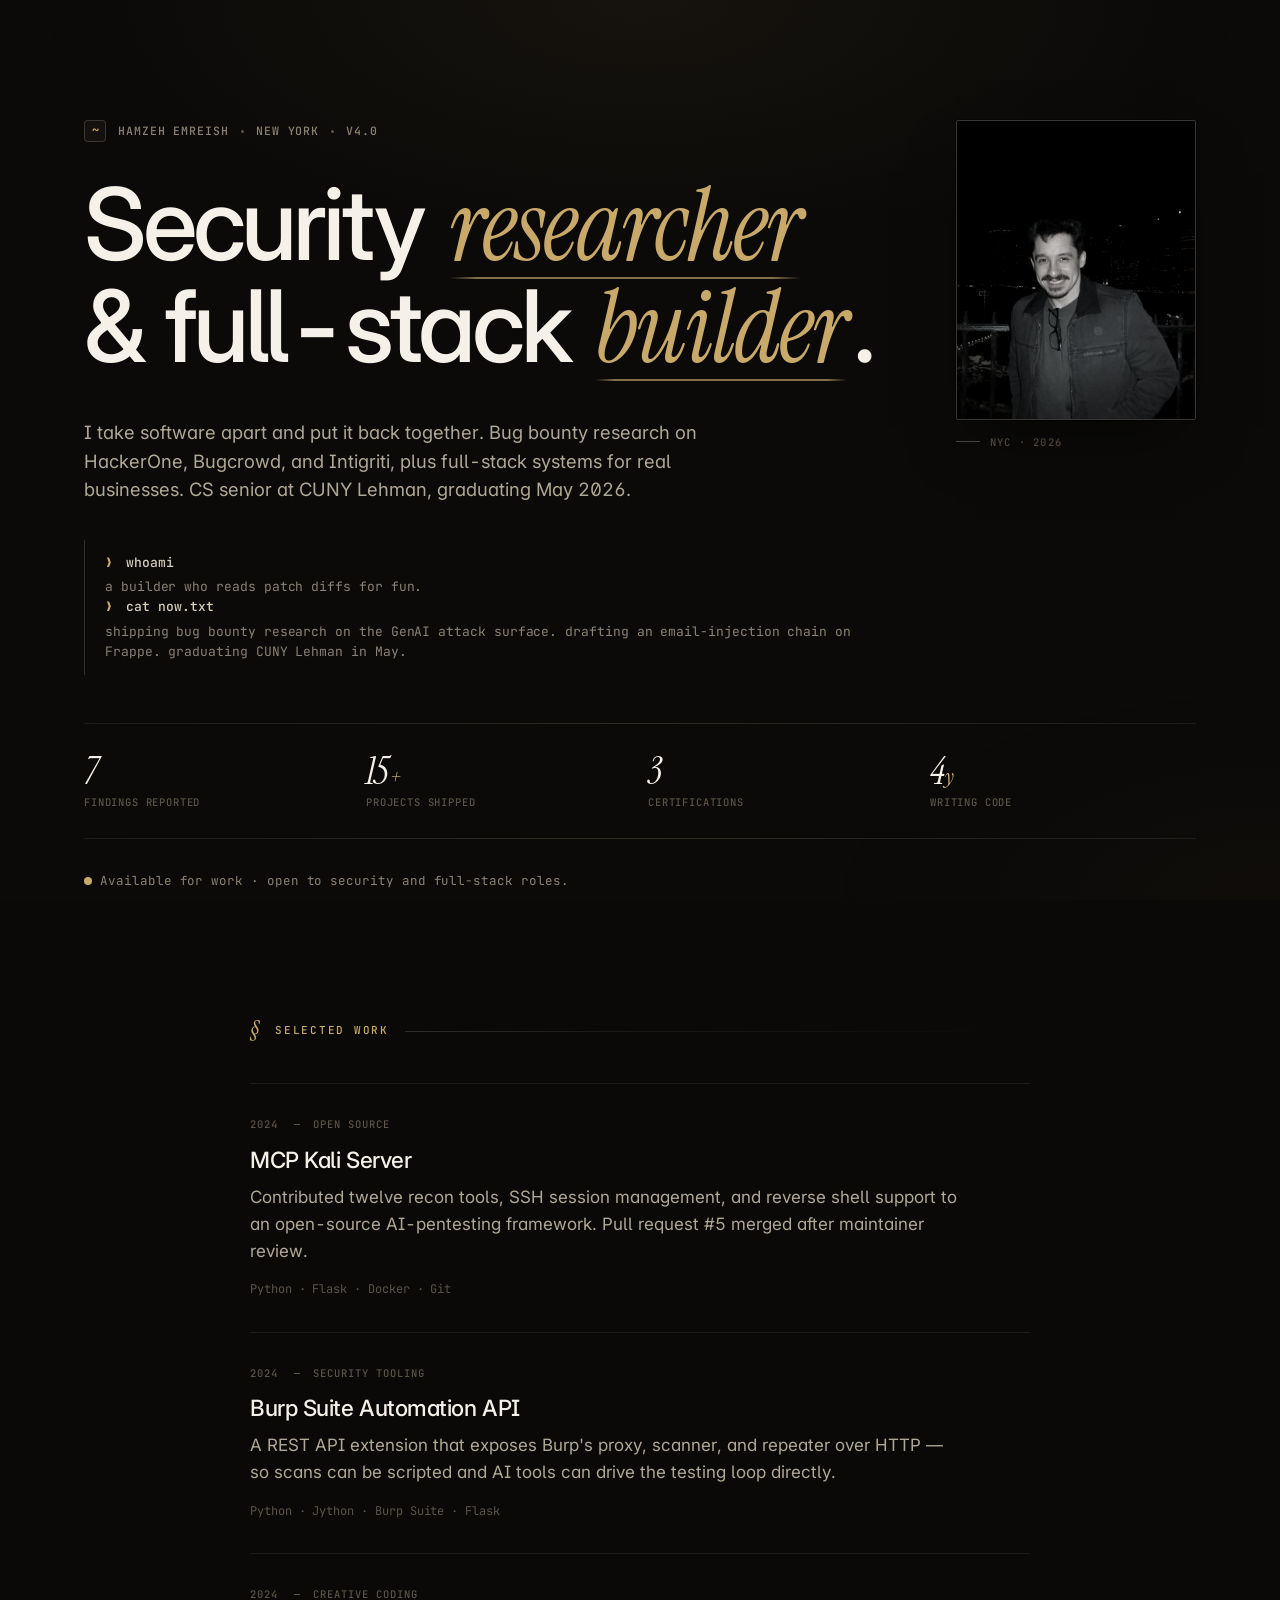
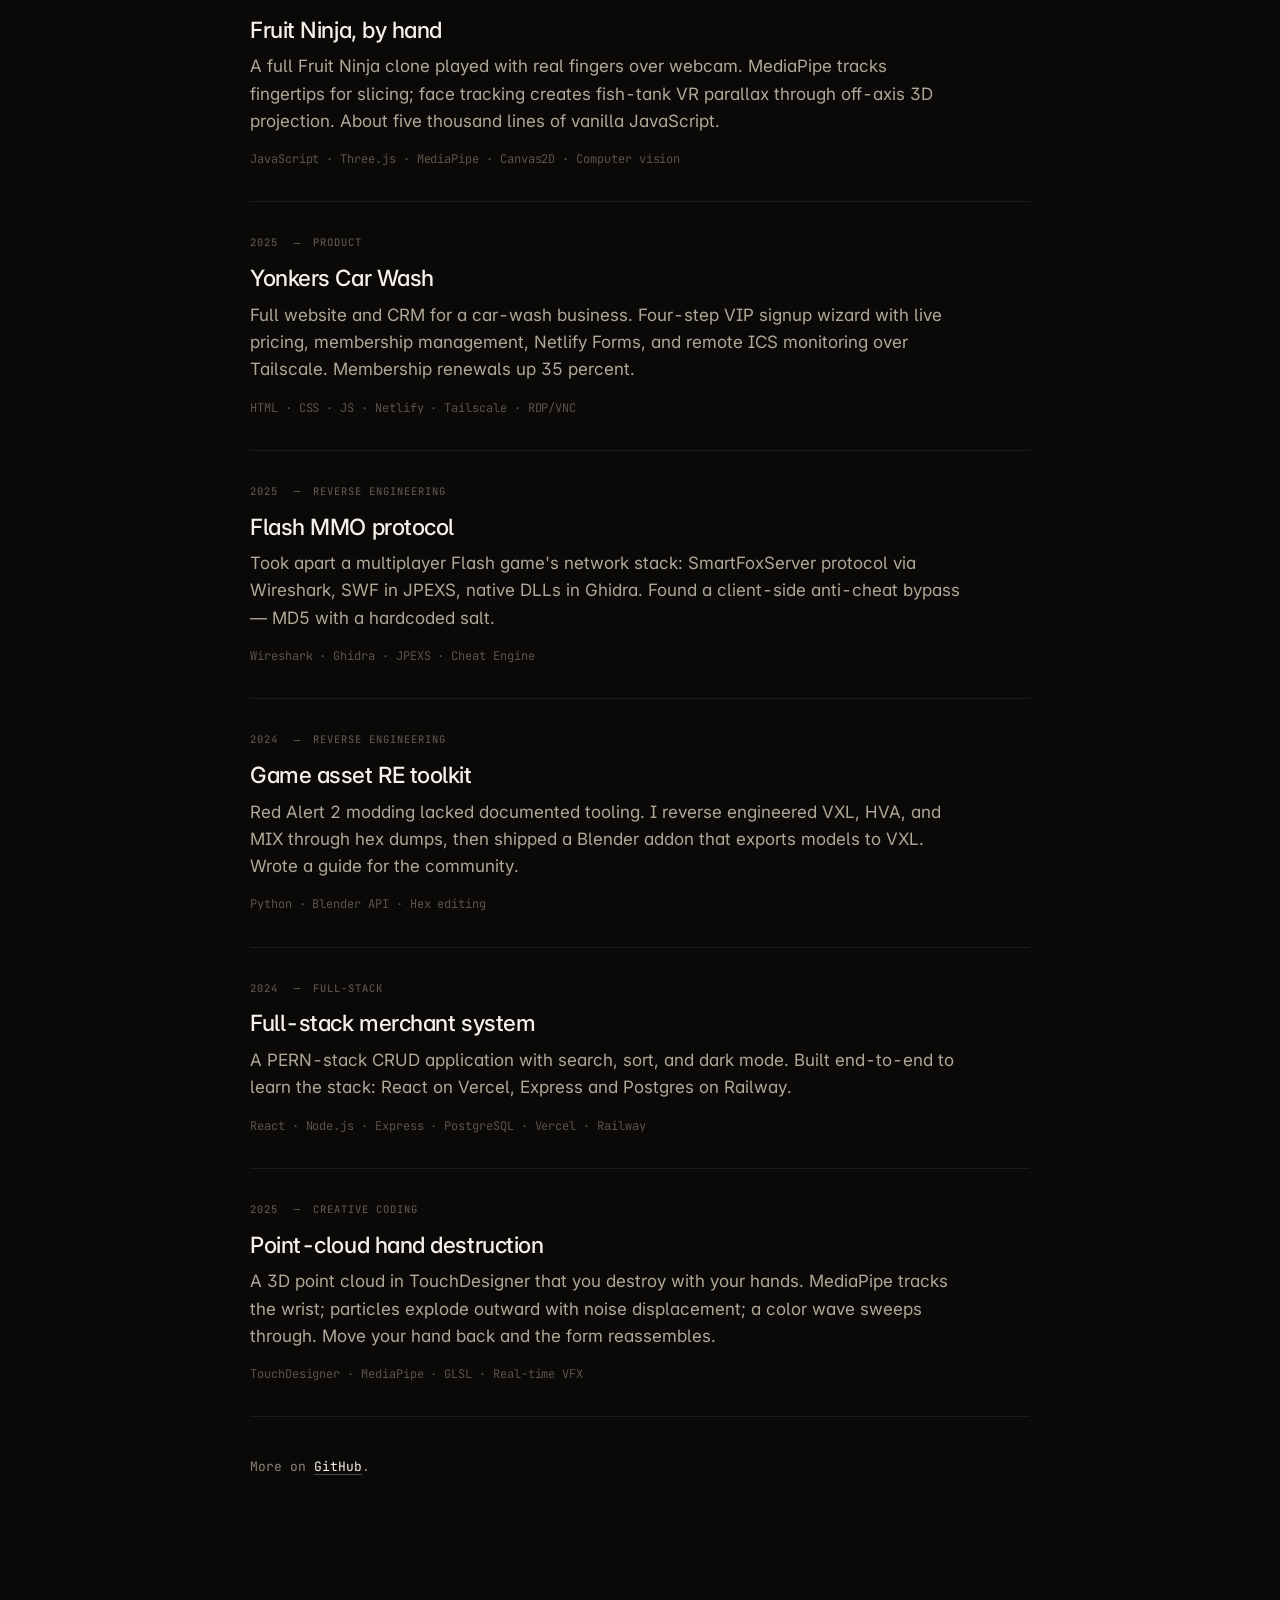
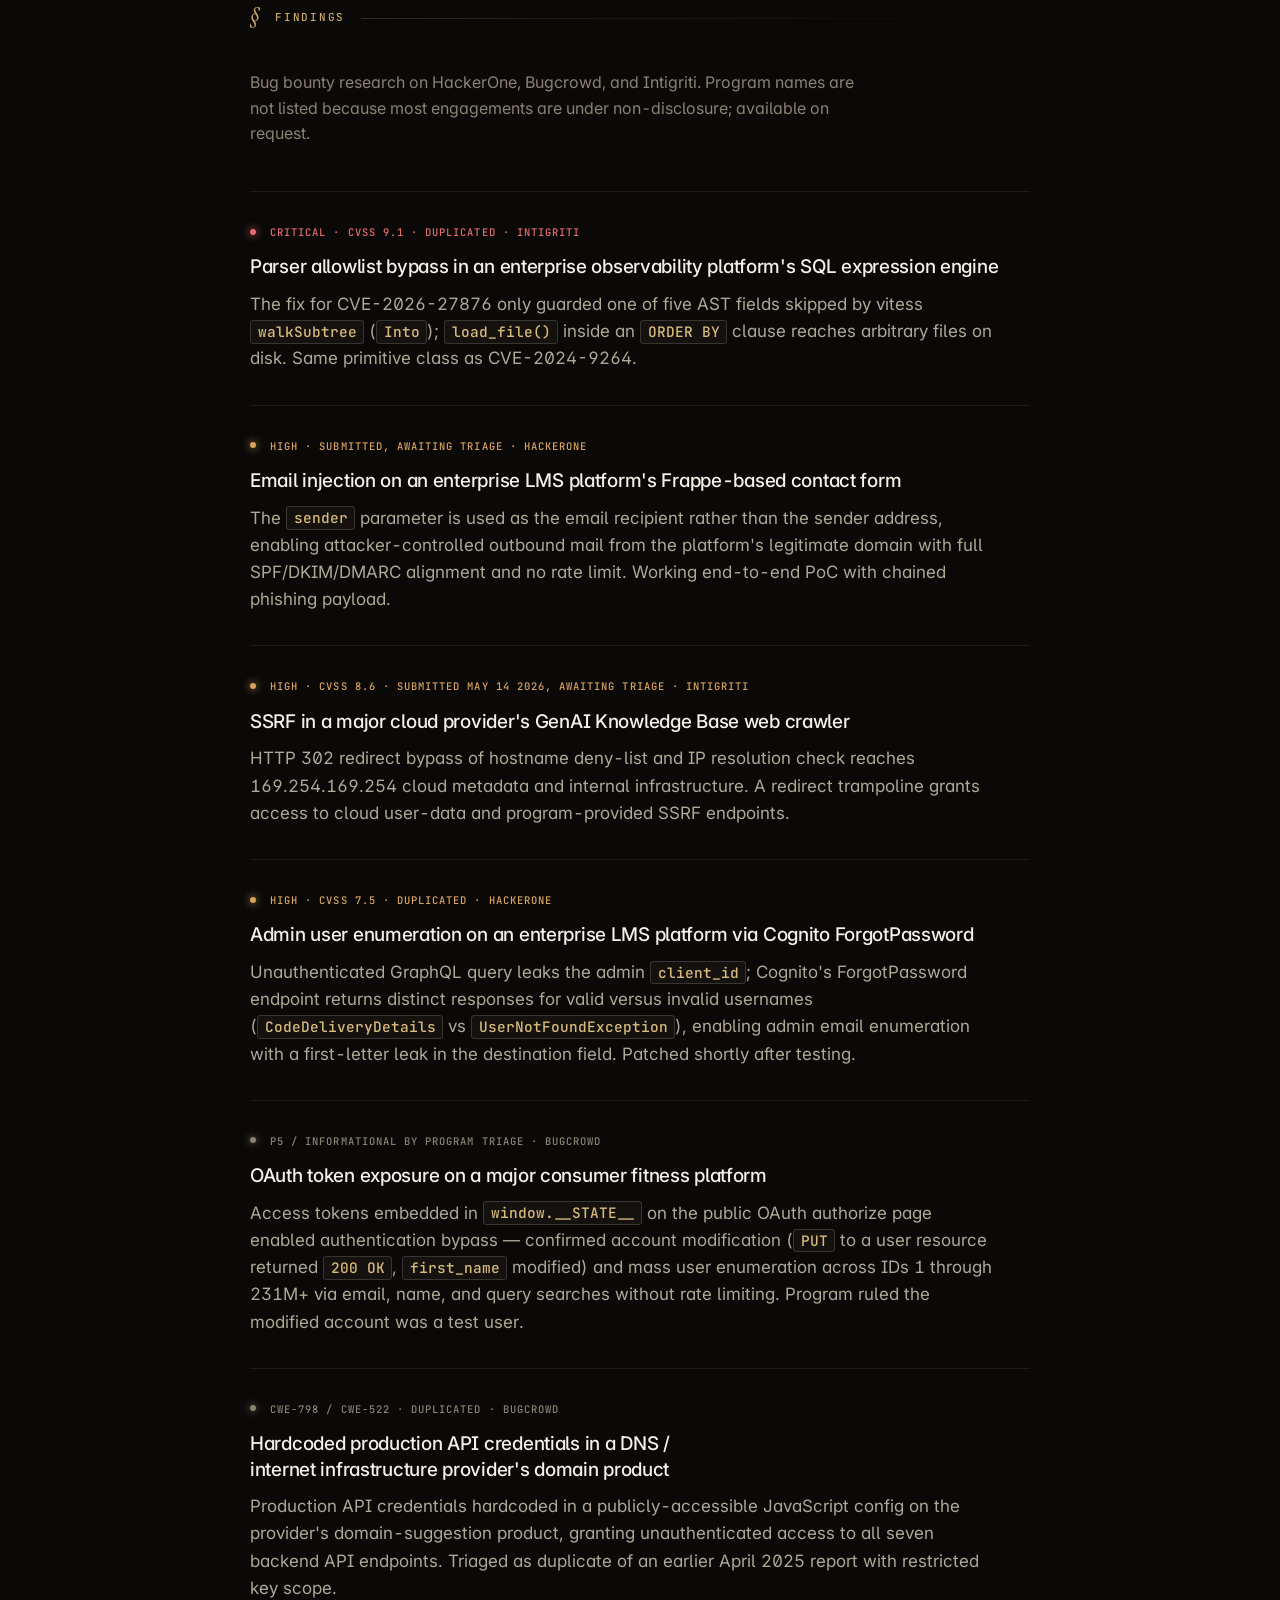
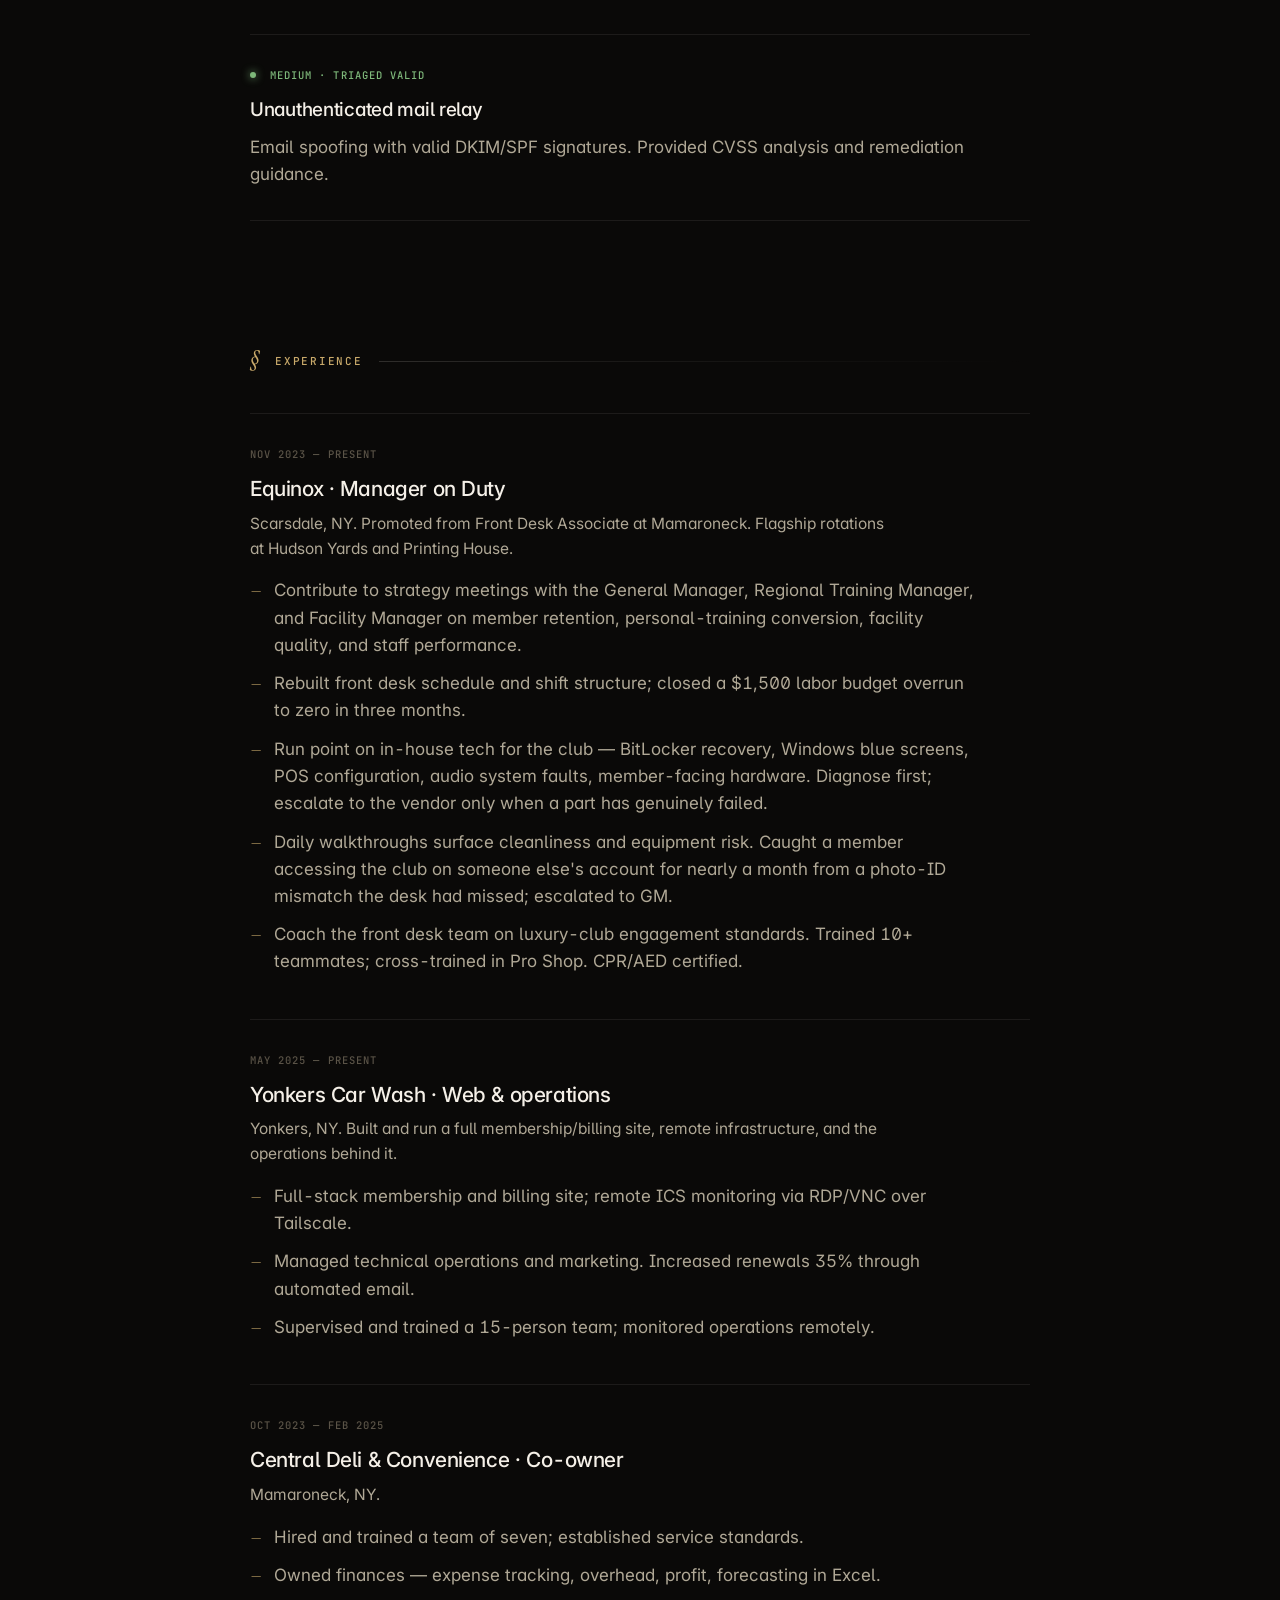
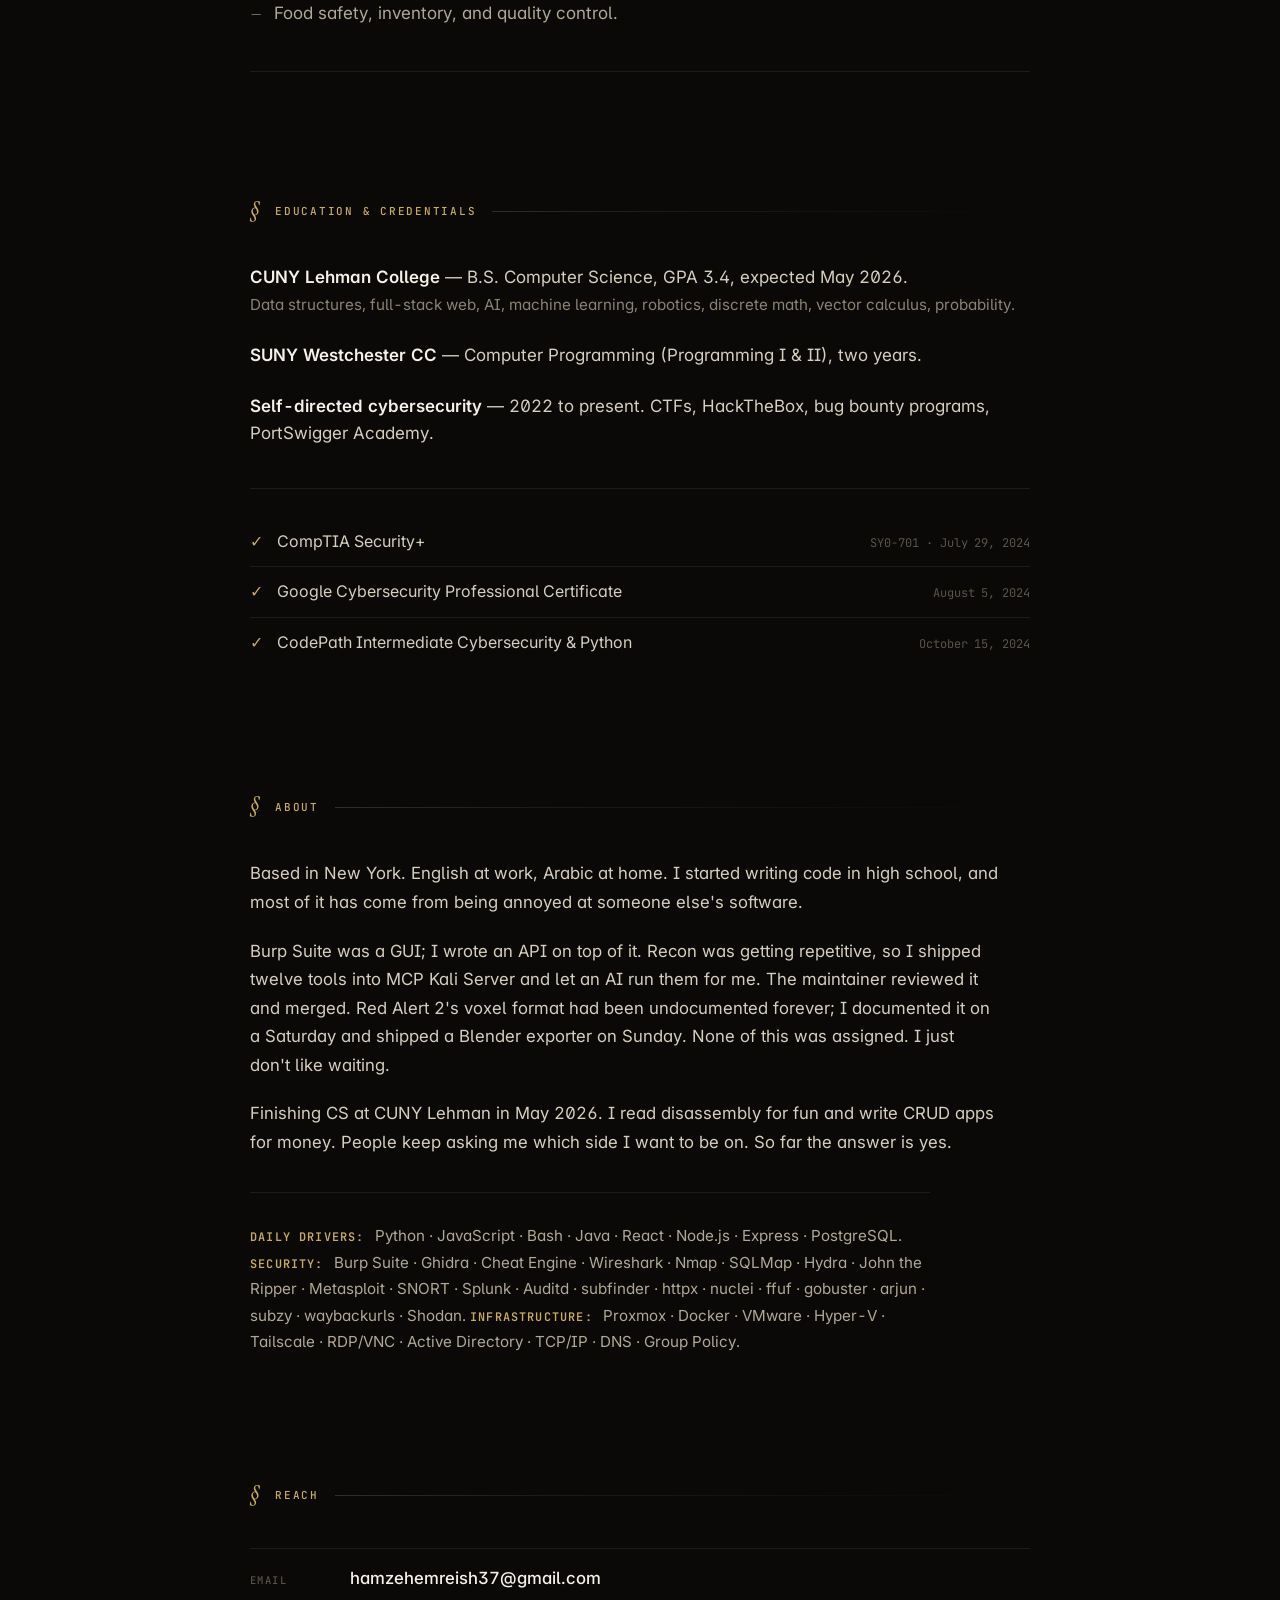
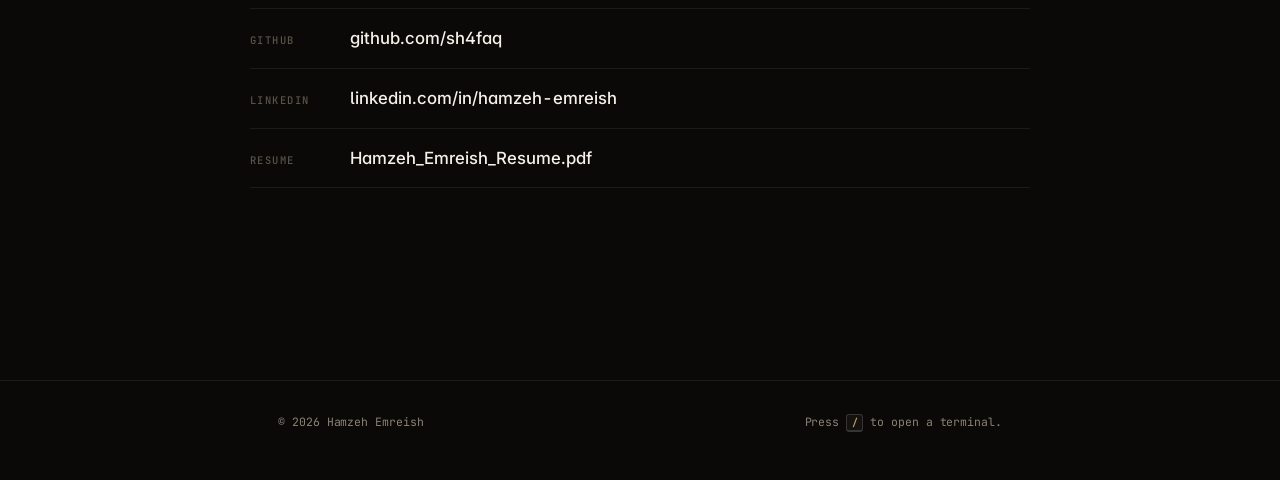
==== commit 9575e42b: "Redesign: dark luxury + hacker + tech-geek theme Full rewrite of index.html, styles.css, site.js, an" ====
--- a/index.html
+++ b/index.html
@@ -1,624 +1,413 @@
 <!DOCTYPE html>
 <html lang="en">
 <head>
-    <meta charset="UTF-8">
-    <meta name="viewport" content="width=device-width, initial-scale=1.0">
-    <title>Hamzeh Emreish — Security Researcher & Full-Stack Developer</title>
-    <link rel="preconnect" href="https://fonts.googleapis.com">
-    <link rel="preconnect" href="https://fonts.gstatic.com" crossorigin>
-    <link href="https://fonts.googleapis.com/css2?family=IBM+Plex+Mono:wght@400;500;600&family=IBM+Plex+Sans:wght@300;400;500;600;700&family=Instrument+Serif:ital@0;1&display=swap" rel="stylesheet">
-    <link rel="icon" type="image/svg+xml" href="favicon.svg">
-    <link rel="stylesheet" href="styles.css">
+  <meta charset="UTF-8">
+  <meta name="viewport" content="width=device-width, initial-scale=1.0">
+  <title>Hamzeh Emreish — Security researcher & full-stack developer</title>
+  <meta name="description" content="Security researcher and full-stack developer in New York. Bug bounty hunter on HackerOne, Bugcrowd, and Intigriti. CS senior at CUNY Lehman.">
+
+  <meta property="og:title" content="Hamzeh Emreish — Security researcher & full-stack developer">
+  <meta property="og:description" content="Security research and full-stack systems. Based in New York.">
+  <meta property="og:type" content="website">
+
+  <link rel="preconnect" href="https://fonts.googleapis.com">
+  <link rel="preconnect" href="https://fonts.gstatic.com" crossorigin>
+  <link href="https://fonts.googleapis.com/css2?family=Inter:wght@400;500;600;700&family=Instrument+Serif:ital@0;1&family=JetBrains+Mono:wght@400;500&display=swap" rel="stylesheet">
+
+  <link rel="icon" type="image/svg+xml" href="favicon.svg">
+  <link rel="stylesheet" href="styles.css">
 </head>
 <body>
 
-    <!-- MASTHEAD — top magazine bar -->
-    <header class="masthead">
-        <div class="masthead-inner">
-            <div class="masthead-left">
-                <span class="masthead-issue">VOL. IV · ISSUE 26</span>
-            </div>
-            <div class="masthead-center">
-                <a href="#hero" class="masthead-logo">Hamzeh<span class="masthead-logo-mark">·</span>Emreish</a>
-            </div>
-            <div class="masthead-right">
-                <span class="masthead-meta">NYC · <span id="masthead-clock">--:--</span></span>
-            </div>
+  <main class="main">
+
+    <!-- HERO ----------------------------------------------- -->
+    <section class="hero" id="top">
+      <div class="hero-grid">
+        <div class="hero-text">
+          <div class="hero-eyebrow">
+            <span class="eyebrow-mark">~</span>
+            <span class="eyebrow-text">Hamzeh Emreish</span>
+            <span class="eyebrow-dot"></span>
+            <span class="eyebrow-text">New York</span>
+            <span class="eyebrow-dot"></span>
+            <span class="eyebrow-text">v4.0</span>
+          </div>
+
+          <h1 class="hero-title">
+            Security <em>researcher</em><br>
+            &amp; full-stack <em>builder</em>.
+          </h1>
+
+          <p class="hero-pitch">
+            I take software apart and put it back together. Bug bounty research on HackerOne, Bugcrowd, and Intigriti, plus full-stack systems for real businesses. CS senior at CUNY Lehman, graduating May 2026.
+          </p>
+
+          <div class="hero-terminal" aria-label="Terminal-style profile note">
+            <p class="prompt-line"><span class="prompt-arrow">❯</span> <span class="prompt-cmd">whoami</span></p>
+            <p class="prompt-out">a builder who reads patch diffs for fun.</p>
+            <p class="prompt-line"><span class="prompt-arrow">❯</span> <span class="prompt-cmd">cat now.txt</span></p>
+            <p class="prompt-out">shipping bug bounty research on the GenAI attack surface. drafting an email-injection chain on Frappe. graduating CUNY Lehman in May.</p>
+          </div>
         </div>
-        <div class="masthead-rule"></div>
-    </header>
-
-    <!-- MARGIN INDEX (desktop) — sticky table of contents -->
-    <aside class="margin-index" aria-label="Sections">
-        <ol class="margin-index-list">
-            <li><a href="#hero" class="mi-link active" data-section="hero"><span class="mi-num">i</span><span class="mi-label">Cover</span></a></li>
-            <li><a href="#about" class="mi-link" data-section="about"><span class="mi-num">ii</span><span class="mi-label">Whoami</span></a></li>
-            <li><a href="#projects" class="mi-link" data-section="projects"><span class="mi-num">iii</span><span class="mi-label">Work</span></a></li>
-            <li><a href="#skills" class="mi-link" data-section="skills"><span class="mi-num">iv</span><span class="mi-label">Tools</span></a></li>
-            <li><a href="#experience" class="mi-link" data-section="experience"><span class="mi-num">v</span><span class="mi-label">Career</span></a></li>
-            <li><a href="#education" class="mi-link" data-section="education"><span class="mi-num">vi</span><span class="mi-label">Studies</span></a></li>
-            <li><a href="#certifications" class="mi-link" data-section="certifications"><span class="mi-num">vii</span><span class="mi-label">Credentials</span></a></li>
-            <li><a href="#contact" class="mi-link" data-section="contact"><span class="mi-num">viii</span><span class="mi-label">Reach</span></a></li>
-        </ol>
-    </aside>
-
-    <!-- INVERT FLASH OVERLAY (signature moment) -->
-    <div class="invert-flash" aria-hidden="true"></div>
-
-    <main id="main">
-
-        <!-- ╔════════════════════════════════════╗
-             ║  COVER — i                         ║
-             ╚════════════════════════════════════╝ -->
-        <section id="hero" class="cover">
-            <div class="cover-inner">
-                <div class="cover-byline">
-                    <span class="byline-label">By</span>
-                    <span class="byline-name">Hamzeh Emreish</span>
-                    <span class="byline-sep">—</span>
-                    <span class="byline-role">Security Researcher &amp; Full-Stack Developer</span>
-                </div>
-
-                <h1 class="cover-pullquote">
-                    <span class="pq-line">Most of what I <em>ship</em></span>
-                    <span class="pq-line pq-line-quiet">started as something</span>
-                    <span class="pq-line">I <em>needed</em>.</span>
-                </h1>
-
-                <div class="cover-dek">
-                    <p>What follows started as either curiosity or a complaint. Sometimes both.</p>
-                </div>
-
-                <div class="cover-terminal">
-                    <div class="cover-terminal-eyebrow">
-                        <span class="cterm-dot"></span>
-                        <span>LIVE TERMINAL · type <code>help</code> to begin</span>
-                    </div>
-                    <div class="terminal terminal-portal">
-                        <div class="terminal-header">
-                            <div class="terminal-dots">
-                                <span class="dot dot-red"></span>
-                                <span class="dot dot-yellow"></span>
-                                <span class="dot dot-green"></span>
-                            </div>
-                            <div class="terminal-title">visitor@hamzeh.hack — zsh</div>
-                            <div class="terminal-dots-spacer"></div>
-                        </div>
-                        <div class="terminal-body" id="terminal-output">
-                            <div class="terminal-line">
-                                <span class="terminal-welcome">Welcome. Type <span class="cmd-highlight">help</span> for commands. Try <span class="cmd-highlight">cd projects</span>.</span>
-                            </div>
-                        </div>
-                        <div class="terminal-input-line">
-                            <span class="terminal-prompt">visitor@hamzeh.hack:~$&nbsp;</span>
-                            <input type="text" id="terminal-input" class="terminal-input" autocomplete="off" spellcheck="false">
-                            <span class="terminal-cursor"></span>
-                        </div>
-                    </div>
-                </div>
-
-                <div class="cover-stats">
-                    <div class="cstat">
-                        <div class="cstat-num">3</div>
-                        <div class="cstat-label">Bug Bounties Triaged</div>
-                    </div>
-                    <div class="cstat">
-                        <div class="cstat-num">15<span class="cstat-suffix">+</span></div>
-                        <div class="cstat-label">Projects Shipped</div>
-                    </div>
-                    <div class="cstat">
-                        <div class="cstat-num">3</div>
-                        <div class="cstat-label">Certifications</div>
-                    </div>
-                    <div class="cstat">
-                        <div class="cstat-num">4<span class="cstat-suffix">y</span></div>
-                        <div class="cstat-label">Years Coding</div>
-                    </div>
-                </div>
-
-                <div class="cover-scrollcue">
-                    <span class="scrollcue-line"></span>
-                    <span>continue reading</span>
-                </div>
-            </div>
-        </section>
-
-        <!-- ╔════════════════════════════════════╗
-             ║  WHOAMI — ii                       ║
-             ╚════════════════════════════════════╝ -->
-        <section id="about" class="article">
-            <div class="article-head">
-                <div class="folio">§ ii</div>
-                <h2 class="article-title">Whoami</h2>
-                <p class="article-kicker">A short profile, in the writer's own words.</p>
-            </div>
-
-            <div class="article-grid">
-                <div class="article-body">
-                    <p class="lede"><span class="dropcap">B</span>ased in New York. English at work, Arabic at home. I started writing code in high school, and most of it has come from being annoyed at someone else's software.</p>
-
-                    <p>Burp Suite was a GUI. I wrote an API on top of it. Recon was getting repetitive, so I shipped twelve tools into MCP Kali Server and let an AI run them for me. The maintainer reviewed it and merged. Red Alert 2's voxel format had been undocumented forever. I documented it on a Saturday and shipped a Blender exporter on Sunday. None of this was assigned. I just don't like waiting.</p>
-
-                    <p>Finishing CS at CUNY Lehman in May 2026. I read disassembly for fun and write CRUD apps for money. People keep asking me which side I want to be on. So far the answer is yes.</p>
-                </div>
-
-                <aside class="article-aside">
-                    <figure class="portrait">
-                        <img src="pics/hamzeh-photo.jpg" alt="Hamzeh Emreish" onerror="this.style.display='none';this.parentNode.classList.add('portrait-empty')">
-                        <figcaption>Hamzeh, photographed in NYC.</figcaption>
-                    </figure>
-
-                    <dl class="meta-list">
-                        <div class="meta-row"><dt>Based in</dt><dd>New York, USA</dd></div>
-                        <div class="meta-row"><dt>Studying</dt><dd>CS · CUNY Lehman</dd></div>
-                        <div class="meta-row"><dt>Speaks</dt><dd>EN · AR</dd></div>
-                        <div class="meta-row"><dt>Daily drivers</dt><dd>Python · JS · Burp · Ghidra</dd></div>
-                        <div class="meta-row"><dt>Status</dt><dd><span class="status-dot"></span>Open to new-grad SWE / security roles</dd></div>
-                    </dl>
-                </aside>
-            </div>
-        </section>
-
-        <!-- ╔════════════════════════════════════╗
-             ║  WORK — iii                        ║
-             ╚════════════════════════════════════╝ -->
-        <section id="projects" class="article">
-            <div class="article-head">
-                <div class="folio">§ iii</div>
-                <h2 class="article-title">Work</h2>
-                <p class="article-kicker">Selected projects across security research, reverse engineering, and product.</p>
-            </div>
-
-            <div class="filter-bar">
-                <button class="filter-btn active" data-filter="all">All</button>
-                <button class="filter-btn" data-filter="security">Security</button>
-                <button class="filter-btn" data-filter="re">Reverse Engineering</button>
-                <button class="filter-btn" data-filter="webdev">Web Development</button>
-                <button class="filter-btn" data-filter="opensource">Open Source</button>
-                <button class="filter-btn" data-filter="creative">Creative Coding</button>
-            </div>
-
-            <div class="features">
-                <!-- 01 -->
-                <article class="feature" data-category="security opensource">
-                    <div class="feature-num">01</div>
-                    <div class="feature-text">
-                        <div class="feature-tag">Open Source</div>
-                        <h3 class="feature-title">MCP-Kali-Server</h3>
-                        <p class="feature-dek">Contributed twelve recon tools, SSH session management, and reverse shell support to an open-source AI pentesting framework. Merged by the maintainer after review — now part of the upstream project.</p>
-                        <ul class="feature-tech">
-                            <li>Python</li><li>Flask</li><li>Docker</li><li>Git</li>
-                        </ul>
-                        <a href="https://github.com/TriV3/MCP-Kali-Server/pull/5" target="_blank" rel="noopener" class="feature-link">View pull request →</a>
-                    </div>
-                    <div class="feature-media">
-                        <video loop muted playsinline preload="none"><source src="pics/MCP-server.mp4" type="video/mp4"></video>
-                    </div>
-                </article>
-
-                <!-- 02 -->
-                <article class="feature feature--reverse" data-category="security">
-                    <div class="feature-num">02</div>
-                    <div class="feature-text">
-                        <div class="feature-tag">Security</div>
-                        <h3 class="feature-title">Burp Suite Automation API</h3>
-                        <p class="feature-dek">A REST API extension that exposes Burp's proxy, scanner, and repeater over HTTP — letting AI agents drive Burp the same way a human would.</p>
-                        <ul class="feature-tech">
-                            <li>Python</li><li>Jython</li><li>Burp Suite</li><li>Flask</li>
-                        </ul>
-                        <a href="https://github.com/sh4faq" target="_blank" rel="noopener" class="feature-link">GitHub →</a>
-                    </div>
-                    <div class="feature-media">
-                        <video loop muted playsinline preload="none"><source src="pics/burp-api.mp4" type="video/mp4"></video>
-                    </div>
-                </article>
-
-                <!-- 03 -->
-                <article class="feature" data-category="creative webdev">
-                    <div class="feature-num">03</div>
-                    <div class="feature-text">
-                        <div class="feature-tag">Creative Coding</div>
-                        <h3 class="feature-title">Fruit Ninja, by Hand</h3>
-                        <p class="feature-dek">A full Fruit Ninja clone played with real fingers via webcam. MediaPipe tracks fingertips for slicing; face tracking creates a fish-tank VR parallax through off-axis 3D projection. Five thousand lines of vanilla JavaScript.</p>
-                        <ul class="feature-tech">
-                            <li>JavaScript</li><li>Three.js</li><li>MediaPipe</li><li>Canvas2D</li><li>Computer Vision</li>
-                        </ul>
-                    </div>
-                    <div class="feature-media">
-                        <video loop muted playsinline preload="none"><source src="pics/fruit-ninja.mp4" type="video/mp4"></video>
-                    </div>
-                </article>
-
-                <!-- 04 -->
-                <article class="feature feature--reverse" data-category="webdev">
-                    <div class="feature-num">04</div>
-                    <div class="feature-text">
-                        <div class="feature-tag">Product</div>
-                        <h3 class="feature-title">Yonkers Car Wash</h3>
-                        <p class="feature-dek">A full website and CRM for a car wash business. Four-step VIP signup wizard with live pricing, membership management, Netlify Forms, and remote ICS monitoring over Tailscale. Membership renewals up 35%.</p>
-                        <ul class="feature-tech">
-                            <li>HTML/CSS/JS</li><li>Netlify</li><li>Tailscale</li>
-                        </ul>
-                        <a href="https://yonkerscarwashdetail.com" target="_blank" rel="noopener" class="feature-link">Visit site →</a>
-                    </div>
-                    <div class="feature-media">
-                        <video loop muted playsinline preload="none"><source src="pics/yonkers-wash.mp4" type="video/mp4"></video>
-                    </div>
-                </article>
-
-                <!-- 05 -->
-                <article class="feature" data-category="webdev">
-                    <div class="feature-num">05</div>
-                    <div class="feature-text">
-                        <div class="feature-tag">Product</div>
-                        <h3 class="feature-title">Full-Stack Merchant System</h3>
-                        <p class="feature-dek">A PERN-stack CRUD application with search, sort, and dark mode. Built end-to-end to learn the stack: React on Vercel, Express &amp; Postgres on Railway.</p>
-                        <ul class="feature-tech">
-                            <li>React</li><li>Node.js</li><li>Express</li><li>PostgreSQL</li>
-                        </ul>
-                        <a href="https://full-stack-pern-app.vercel.app" target="_blank" rel="noopener" class="feature-link">Live demo →</a>
-                    </div>
-                    <div class="feature-media">
-                        <img src="pics/merchant-system.png" alt="Merchant Management System">
-                    </div>
-                </article>
-
-                <!-- 06 -->
-                <article class="feature feature--reverse" data-category="webdev">
-                    <div class="feature-num">06</div>
-                    <div class="feature-text">
-                        <div class="feature-tag">Product</div>
-                        <h3 class="feature-title">Wholesome Habits</h3>
-                        <p class="feature-dek">Nutrition consulting site with glassmorphism, 3D tilt cards, cursor tracking, and smooth scroll. Testimonials, FAQ, contact forms, and consultation booking flows.</p>
-                        <ul class="feature-tech">
-                            <li>React</li><li>JS ES6+</li><li>CSS3</li>
-                        </ul>
-                        <a href="https://holisticwholesomehabits.com/" target="_blank" rel="noopener" class="feature-link">Visit site →</a>
-                    </div>
-                    <div class="feature-media">
-                        <video loop muted playsinline preload="none"><source src="pics/wholesome-habits.mp4" type="video/mp4"></video>
-                    </div>
-                </article>
-
-                <!-- 07 -->
-                <article class="feature" data-category="re security">
-                    <div class="feature-num">07</div>
-                    <div class="feature-text">
-                        <div class="feature-tag">Reverse Engineering</div>
-                        <h3 class="feature-title">Flash MMO Protocol</h3>
-                        <p class="feature-dek">Took apart a multiplayer Flash game's network stack: SmartFoxServer protocol via Wireshark, SWF in JPEXS, native DLLs in Ghidra. Found a client-side anti-cheat bypass: MD5 with a hardcoded salt.</p>
-                        <ul class="feature-tech">
-                            <li>Wireshark</li><li>Ghidra</li><li>JPEXS</li><li>Cheat Engine</li>
-                        </ul>
-                    </div>
-                    <div class="feature-media feature-media--grid">
-                        <img src="pics/flash-mmo-re.png" alt="JPEXS decompiler">
-                        <img src="pics/flash-mmo-ghidra.png" alt="Ghidra disassembly">
-                    </div>
-                </article>
-
-                <!-- 08 -->
-                <article class="feature feature--reverse" data-category="re">
-                    <div class="feature-num">08</div>
-                    <div class="feature-text">
-                        <div class="feature-tag">Reverse Engineering</div>
-                        <h3 class="feature-title">Game Asset RE Toolkit</h3>
-                        <p class="feature-dek">Red Alert 2 modding lacked documented tooling. I reverse engineered VXL, HVA, and MIX through hex dumps, then shipped a Blender addon that exports models to VXL. Wrote a guide for the community.</p>
-                        <ul class="feature-tech">
-                            <li>Python</li><li>Blender API</li><li>Hex Editing</li>
-                        </ul>
-                        <a href="https://github.com/sh4faq/MentalOmega-Modding-Guide" target="_blank" rel="noopener" class="feature-link">GitHub →</a>
-                    </div>
-                    <div class="feature-media">
-                        <img src="pics/game-asset-re.png" alt="Game Asset RE Toolkit">
-                    </div>
-                </article>
-
-                <!-- 09 -->
-                <article class="feature" data-category="security">
-                    <div class="feature-num">09</div>
-                    <div class="feature-text">
-                        <div class="feature-tag">Security</div>
-                        <h3 class="feature-title">CodePath Blue Team</h3>
-                        <p class="feature-dek">NGINX with rate-limiting and Amplify monitoring. SNORT + Auditd for intrusion detection. Network log analysis in Splunk and Wireshark to find indicators of compromise.</p>
-                        <ul class="feature-tech">
-                            <li>NGINX</li><li>SNORT</li><li>Auditd</li><li>Splunk</li>
-                        </ul>
-                    </div>
-                    <div class="feature-media">
-                        <img src="pics/codepath-cert.png" alt="CodePath Blue Team Certificate">
-                    </div>
-                </article>
-
-                <!-- 10 -->
-                <article class="feature feature--reverse" data-category="creative">
-                    <div class="feature-num">10</div>
-                    <div class="feature-text">
-                        <div class="feature-tag">Creative Coding</div>
-                        <h3 class="feature-title">Point Cloud Hand Destruction</h3>
-                        <p class="feature-dek">A 3D point cloud in TouchDesigner that you destroy with your hands. MediaPipe tracks the wrist; particles explode outward with noise displacement; a color wave sweeps through. Move your hand back and the form reassembles.</p>
-                        <ul class="feature-tech">
-                            <li>TouchDesigner</li><li>MediaPipe</li><li>GLSL</li><li>Real-time VFX</li>
-                        </ul>
-                    </div>
-                    <div class="feature-media feature-media--grid">
-                        <video loop muted playsinline preload="none"><source src="pics/touchdesigner-pointcloud.mp4" type="video/mp4"></video>
-                        <video loop muted playsinline preload="none"><source src="pics/touchdesigner-vertical.mov" type="video/mp4"></video>
-                    </div>
-                </article>
-            </div>
-
-            <h3 class="more-title">Also of note</h3>
-            <div class="more-grid">
-                <article class="more-card" data-category="security">
-                    <div class="more-tag">Security</div>
-                    <h4>Bug Bounty Hunting</h4>
-                    <p>Active on HackerOne, Bugcrowd, and Intigriti. Findings span patch-bypass research, OAuth token exposure, SSRF chaining, hardcoded credential discovery, and authentication enumeration across enterprise observability, consumer fitness, DNS / internet infrastructure, enterprise LMS, and cloud-infrastructure platforms. Notable work includes a Critical (CVSS 9.1) parser allowlist bypass enabling LFI, OAuth token exposure with confirmed account modification and 200M+ user enumeration, and a High (CVSS 8.6) SSRF reaching cloud metadata via 302-redirect bypass. Program names are not listed because most engagements are under non-disclosure; available on request. Earlier valid finding on unauthenticated mail relay with DKIM/SPF-aligned spoofing.</p>
-                    <div class="more-tech"><span>Burp Suite</span><span>Recon</span><span>API Testing</span><span>Patch-Bypass Research</span></div>
-                </article>
-                <article class="more-card" data-category="security">
-                    <div class="more-tag">Security</div>
-                    <h4>HackTheBox Labs</h4>
-                    <p>Working through HTB labs on box exploitation, privesc, web app vulns, and network pivoting. Mostly Linux, some Windows.</p>
-                    <div class="more-tech"><span>Pentesting</span><span>CTF</span><span>Linux</span></div>
-                </article>
-            </div>
-        </section>
-
-        <!-- ╔════════════════════════════════════╗
-             ║  TOOLS — iv  (credits page)        ║
-             ╚════════════════════════════════════╝ -->
-        <section id="skills" class="article credits">
-            <div class="article-head">
-                <div class="folio">§ iv</div>
-                <h2 class="article-title">Tools of the Trade</h2>
-                <p class="article-kicker">Categorized as a credits page, the way old films name everyone.</p>
-            </div>
-
-            <div class="credits-grid">
-                <div class="credit-row">
-                    <div class="credit-cat">Ethical Hacking</div>
-                    <div class="credit-list">Burp Suite · Metasploit · SQLMap · Hydra · John the Ripper · Nikto</div>
-                </div>
-                <div class="credit-row">
-                    <div class="credit-cat">Recon &amp; Enumeration</div>
-                    <div class="credit-list">FFUF · gobuster · dirb · subfinder · httpx · nuclei · arjun · assetfinder · subzy · waybackurls · shodan · fierce · byp4xx · searchsploit · wpscan · enum4linux</div>
-                </div>
-                <div class="credit-row">
-                    <div class="credit-cat">IDS/IPS &amp; Defense</div>
-                    <div class="credit-list">Splunk · SNORT · Auditd · NGINX/Amplify · Windows Event Viewer</div>
-                </div>
-                <div class="credit-row">
-                    <div class="credit-cat">Network</div>
-                    <div class="credit-list">Wireshark · tcpdump · Windows RDP · SSH · Nmap</div>
-                </div>
-                <div class="credit-row">
-                    <div class="credit-cat">Programming</div>
-                    <div class="credit-list">Python · JavaScript · Bash · Java · REST APIs · Security Automation</div>
-                </div>
-                <div class="credit-row">
-                    <div class="credit-cat">Full-Stack Web</div>
-                    <div class="credit-list">React · Node.js · Express · PostgreSQL · HTML/CSS · Vite · Vercel · Railway</div>
-                </div>
-                <div class="credit-row">
-                    <div class="credit-cat">Reverse Engineering</div>
-                    <div class="credit-list">Ghidra · Cheat Engine · Binary/Hex Analysis · Protocol Analysis · Struct Parsing · Blender Python · JPEXS</div>
-                </div>
-                <div class="credit-row">
-                    <div class="credit-cat">MCP &amp; API Development</div>
-                    <div class="credit-list">Flask REST · FastMCP · Model Context Protocol · API Integration · JSON/HTTP · SSE · AI Integration · Git/GitHub</div>
-                </div>
-                <div class="credit-row">
-                    <div class="credit-cat">Virtualization</div>
-                    <div class="credit-list">Proxmox · Docker · VMware · VirtualBox · Hyper-V · VPS</div>
-                </div>
-                <div class="credit-row">
-                    <div class="credit-cat">Security Concepts</div>
-                    <div class="credit-list">Active Directory · TCP/IP · DNS · IP Addressing · Group Policy · CVE/CVSS · NIST/ISO</div>
-                </div>
-                <div class="credit-row">
-                    <div class="credit-cat">ICS &amp; Embedded</div>
-                    <div class="credit-list">Carwash Systems · PLC Diagnostics · Sensor Timing · Remote Monitoring</div>
-                </div>
-                <div class="credit-row">
-                    <div class="credit-cat">Leadership</div>
-                    <div class="credit-list">Team Management (15+) · Cross-Departmental Coordination · Member Experience · Service Recovery · Onboarding Programs · Performance Reviews · Operations · Budget Planning</div>
-                </div>
-            </div>
-        </section>
-
-        <!-- ╔════════════════════════════════════╗
-             ║  CAREER — v  (CV column)           ║
-             ╚════════════════════════════════════╝ -->
-        <section id="experience" class="article cv">
-            <div class="article-head">
-                <div class="folio">§ v</div>
-                <h2 class="article-title">Career</h2>
-                <p class="article-kicker">A working column, dates in the margin.</p>
-            </div>
-
-            <ol class="cv-list">
-                <li class="cv-item">
-                    <div class="cv-date">Jan 2024 — Present</div>
-                    <div class="cv-body">
-                        <h3 class="cv-company">Bug Bounty Hunter <span class="cv-role">— HackerOne / Bugcrowd / Intigriti</span></h3>
-                        <ul>
-                            <li>Enterprise observability platform (Intigriti, Critical, CVSS 9.1, duplicated): Parser allowlist bypass in the platform's SQL expression engine. The fix for CVE-2026-27876 only guarded one of five AST fields skipped by vitess walkSubtree (Into); load_file() inside an ORDER BY clause reaches arbitrary files on disk. Same primitive class as CVE-2024-9264.</li>
-                            <li>Enterprise LMS platform (HackerOne, High, submitted): Email injection in a Frappe-based contact form endpoint. The sender parameter is used as the email recipient rather than the sender address, allowing attacker-controlled outbound mail from the platform's legitimate domain to arbitrary recipients with full SPF/DKIM/DMARC alignment and no rate limit. Working PoC demonstrated end-to-end with a chained phishing payload routing victims through an OAuth-flow redirect.</li>
-                            <li>Major cloud provider (Intigriti, High, CVSS 8.6, submitted May 14 2026, awaiting triage): SSRF in the provider's GenAI Knowledge Base web crawler. Initial fetch validates the hostname against a deny-list and resolves to reject private IPs, but the crawler follows HTTP 302 redirects without re-validating the destination. A redirect trampoline reaches 169.254.169.254 cloud metadata and internal services.</li>
-                            <li>Enterprise LMS platform (HackerOne, High, CVSS 7.5, duplicated): Admin user enumeration via Cognito ForgotPassword API. Unauthenticated GraphQL query leaks the admin client_id; using it, Cognito's ForgotPassword endpoint returns distinct responses for valid versus invalid usernames (CodeDeliveryDetails vs UserNotFoundException), enabling admin email enumeration with a first-letter leak in the destination field. Patched shortly after testing.</li>
-                            <li>Major consumer fitness platform (Bugcrowd, Informational by program triage): OAuth access tokens embedded in window.__STATE__ on the public OAuth authorize page enable authentication bypass without completing the OAuth flow. Confirmed write access against the API (PUT to a user resource returned HTTP 200 with first_name modified) and read access to mass user enumeration across user IDs 1 through 231M+ via email, name, and query searches without rate limiting. Program ruled the modified account was a test user (P5/Informational); underlying primitive remains an unauthenticated account-modification + bulk-PII channel.</li>
-                            <li>Major DNS / internet infrastructure provider (Bugcrowd, triaged as duplicate): Production API credentials (CWE-798, CWE-522) hardcoded in a publicly-accessible JavaScript config on the provider's domain-suggestion product, granting unauthenticated access to all seven backend API endpoints. Original duplicate filed earlier in 2025 with restricted key scope.</li>
-                            <li>Mail relay vulnerability (Medium, triaged valid): email spoofing with valid DKIM/SPF.</li>
-                        </ul>
-                    </div>
-                </li>
-                <li class="cv-item">
-                    <div class="cv-date">Nov 2023 — Present</div>
-                    <div class="cv-body">
-                        <h3 class="cv-company">Equinox <span class="cv-role">— Manager on Duty, Scarsdale, NY</span></h3>
-                        <ul>
-                            <li>Promoted from Front Desk Associate at Mamaroneck to Manager on Duty at Scarsdale; rotated through flagship clubs at Hudson Yards and Printing House.</li>
-                            <li>Contribute to strategy meetings with the General Manager, Regional Training Manager, and Facility Manager. Bring floor-level observations on member retention, personal training conversion, facility quality, and staff performance.</li>
-                            <li>Rebuilt the front desk schedule and shift structure. Closed a $1,500 labor budget overrun and brought it to zero within three months.</li>
-                            <li>Run point on in-house tech for the club: BitLocker recovery, Windows blue screens, POS system setup and reconfiguration, audio system faults, member-facing hardware. Diagnose the issue first; only escalate to the vendor when a part has genuinely failed or needs replacement.</li>
-                            <li>Walk the entire club daily. Catch cleanliness inconsistencies and bring them to management for follow-through.</li>
-                            <li>Inspect equipment on every walkthrough. When a piece of cardio or strength gear is failing or unsafe, tag it Out of Service, power it down at the source for treadmills, and report it up the same shift.</li>
-                            <li>Caught a member who had been accessing the club on someone else's account for nearly a month. The photo on file almost matched, but on closer inspection the match was off. Raised it to the GM, who verified and took action.</li>
-                            <li>Coach the front desk team on the engagement standards a luxury club requires. Phones off the desk. iPad and laptop ready for check-in and security verification. Greet every member like a guest; the desk is the first department a member sees, and without that level of attention the experience drops to the same as any other gym.</li>
-                            <li>Trained and onboarded more than ten new front desk team members. Cross-trained in the Pro Shop. CPR and AED certified.</li>
-                        </ul>
-                    </div>
-                </li>
-                <li class="cv-item">
-                    <div class="cv-date">May 2025 — Present</div>
-                    <div class="cv-body">
-                        <h3 class="cv-company">Yonkers Car Wash <span class="cv-role">— Website &amp; Management System</span></h3>
-                        <ul>
-                            <li>Full-stack membership and billing site. Remote ICS monitoring via RDP/VNC over Tailscale.</li>
-                            <li>Managed technical operations and marketing. Increased renewals 35% via automated email.</li>
-                            <li>Supervised and trained a 15-person team, monitored operations remotely.</li>
-                        </ul>
-                    </div>
-                </li>
-                <li class="cv-item">
-                    <div class="cv-date">Oct 2023 — Feb 2025</div>
-                    <div class="cv-body">
-                        <h3 class="cv-company">Central Deli &amp; Convenience <span class="cv-role">— Co-Owner, Mamaroneck, NY</span></h3>
-                        <ul>
-                            <li>Hired and trained a team of seven. Established service standards.</li>
-                            <li>Owned finances: expense tracking, overhead, profit, forecasts in Excel.</li>
-                            <li>Food safety, inventory, and quality control.</li>
-                        </ul>
-                    </div>
-                </li>
-            </ol>
-        </section>
-
-        <!-- ╔════════════════════════════════════╗
-             ║  STUDIES — vi                      ║
-             ╚════════════════════════════════════╝ -->
-        <section id="education" class="article">
-            <div class="article-head">
-                <div class="folio">§ vi</div>
-                <h2 class="article-title">Studies</h2>
-            </div>
-            <div class="cards-three">
-                <article class="lite-card">
-                    <h3>CUNY Lehman College</h3>
-                    <p class="lite-meta">B.S. Computer Science · GPA 3.4 · Expected May 2026</p>
-                    <p>Coursework: Data Structures, Full-Stack Web, AI, Machine Learning, Robotics, Discrete Math, Vector Calculus, Probability.</p>
-                </article>
-                <article class="lite-card">
-                    <h3>SUNY Westchester CC</h3>
-                    <p class="lite-meta">Computer Programming · 2 years</p>
-                    <p>Programming I &amp; II.</p>
-                </article>
-                <article class="lite-card">
-                    <h3>Self-Directed</h3>
-                    <p class="lite-meta">Cybersecurity · 2022 — Present</p>
-                    <p>CTFs, HackTheBox, bug bounty programs, PortSwigger Academy, security research.</p>
-                </article>
-            </div>
-        </section>
-
-        <!-- ╔════════════════════════════════════╗
-             ║  CREDENTIALS — vii                 ║
-             ╚════════════════════════════════════╝ -->
-        <section id="certifications" class="article">
-            <div class="article-head">
-                <div class="folio">§ vii</div>
-                <h2 class="article-title">Credentials</h2>
-            </div>
-            <div class="cards-three">
-                <article class="lite-card lite-card--cert">
-                    <div class="cert-stamp">✓</div>
-                    <h3>CompTIA Security+</h3>
-                    <p class="lite-meta">SY0-701 · July 29, 2024</p>
-                </article>
-                <article class="lite-card lite-card--cert">
-                    <div class="cert-stamp">✓</div>
-                    <h3>Google Cybersecurity</h3>
-                    <p class="lite-meta">Professional Certificate · Aug 5, 2024</p>
-                </article>
-                <article class="lite-card lite-card--cert">
-                    <div class="cert-stamp">✓</div>
-                    <h3>CodePath Cybersecurity</h3>
-                    <p class="lite-meta">Intermediate Cyber &amp; Python · Oct 15, 2024</p>
-                </article>
-            </div>
-        </section>
-
-        <!-- ╔════════════════════════════════════╗
-             ║  REACH — viii                      ║
-             ╚════════════════════════════════════╝ -->
-        <section id="contact" class="article reach">
-            <div class="article-head">
-                <div class="folio">§ viii</div>
-                <h2 class="article-title">Reach</h2>
-                <p class="article-kicker">For work, collaboration, or curiosity.</p>
-            </div>
-
-            <div class="reach-list">
-                <button class="reach-link reach-link--copy" data-copy="hamzehemreish37@gmail.com" data-copy-label="email">
-                    <span class="reach-cmd">email</span>
-                    <span class="reach-text">hamzehemreish37@gmail.com</span>
-                    <span class="reach-action">copy →</span>
-                </button>
-                <a href="https://www.linkedin.com/in/hamzeh-emreish" target="_blank" rel="noopener" class="reach-link">
-                    <span class="reach-cmd">linkedin</span>
-                    <span class="reach-text">linkedin.com/in/hamzeh-emreish</span>
-                    <span class="reach-action">open →</span>
-                </a>
-                <a href="https://github.com/sh4faq" target="_blank" rel="noopener" class="reach-link">
-                    <span class="reach-cmd">github</span>
-                    <span class="reach-text">github.com/sh4faq</span>
-                    <span class="reach-action">open →</span>
-                </a>
-                <a href="Hamzeh_Emreish_Resume.pdf" download class="reach-link">
-                    <span class="reach-cmd">resume</span>
-                    <span class="reach-text">Hamzeh_Emreish_Resume.pdf</span>
-                    <span class="reach-action">download →</span>
-                </a>
-            </div>
-        </section>
-
-        <!-- COLOPHON -->
-        <footer class="colophon">
-            <div class="colophon-rule"></div>
-            <div class="colophon-grid">
-                <div>
-                    <div class="colo-label">Set in</div>
-                    <div class="colo-value">Instrument Serif &amp; IBM Plex</div>
-                </div>
-                <div>
-                    <div class="colo-label">Built with</div>
-                    <div class="colo-value">Vanilla JS, hand-written CSS</div>
-                </div>
-                <div>
-                    <div class="colo-label">Filed from</div>
-                    <div class="colo-value">New York City</div>
-                </div>
-                <div>
-                    <div class="colo-label">©</div>
-                    <div class="colo-value">2026 Hamzeh Emreish</div>
-                </div>
-            </div>
-        </footer>
-
-    </main>
-
-    <!-- LIGHTBOX (click any image/video to magnify) -->
-    <div id="lightbox" class="lightbox" aria-hidden="true" role="dialog" aria-label="Magnified view">
-        <button class="lightbox-close" aria-label="Close magnified view">×</button>
-        <div class="lightbox-caption" id="lightbox-caption"></div>
-        <div class="lightbox-frame" id="lightbox-frame"></div>
-        <div class="lightbox-hint">esc · click outside to close</div>
+
+        <figure class="hero-portrait" aria-hidden="true">
+          <div class="portrait-frame">
+            <img src="pics/hamzeh-photo.jpg" alt="Hamzeh Emreish, portrait" loading="eager"
+                 onerror="this.parentNode.classList.add('portrait-empty');this.style.display='none'">
+            <div class="portrait-grain"></div>
+            <div class="portrait-vignette"></div>
+          </div>
+          <figcaption class="portrait-caption">
+            <span class="caption-line"></span>
+            <span>NYC · 2026</span>
+          </figcaption>
+        </figure>
+      </div>
+
+      <ul class="hero-stats">
+        <li>
+          <span class="stat-num">7</span>
+          <span class="stat-label">findings reported</span>
+        </li>
+        <li>
+          <span class="stat-num">15<span class="stat-suffix">+</span></span>
+          <span class="stat-label">projects shipped</span>
+        </li>
+        <li>
+          <span class="stat-num">3</span>
+          <span class="stat-label">certifications</span>
+        </li>
+        <li>
+          <span class="stat-num">4<span class="stat-suffix">y</span></span>
+          <span class="stat-label">writing code</span>
+        </li>
+      </ul>
+
+      <p class="hero-status">
+        <span class="status-dot" aria-hidden="true"></span>
+        <span class="status-text">Available for work · open to security and full-stack roles.</span>
+      </p>
+    </section>
+
+    <!-- SELECTED WORK -------------------------------------- -->
+    <section id="work" class="section">
+      <h2 class="section-title">Selected work</h2>
+
+      <ol class="entries">
+
+        <li class="entry">
+          <a class="entry-link" href="https://github.com/TriV3/MCP-Kali-Server/pull/5" target="_blank" rel="noopener">
+            <div class="entry-meta">
+              <span class="entry-year">2024</span>
+              <span class="entry-tag">Open source</span>
+            </div>
+            <h3 class="entry-title">MCP Kali Server</h3>
+            <p class="entry-desc">Contributed twelve recon tools, SSH session management, and reverse shell support to an open-source AI-pentesting framework. Pull request #5 merged after maintainer review.</p>
+            <p class="entry-tech">Python · Flask · Docker · Git</p>
+          </a>
+        </li>
+
+        <li class="entry">
+          <a class="entry-link" href="https://github.com/sh4faq" target="_blank" rel="noopener">
+            <div class="entry-meta">
+              <span class="entry-year">2024</span>
+              <span class="entry-tag">Security tooling</span>
+            </div>
+            <h3 class="entry-title">Burp Suite Automation API</h3>
+            <p class="entry-desc">A REST API extension that exposes Burp's proxy, scanner, and repeater over HTTP — so scans can be scripted and AI tools can drive the testing loop directly.</p>
+            <p class="entry-tech">Python · Jython · Burp Suite · Flask</p>
+          </a>
+        </li>
+
+        <li class="entry">
+          <div class="entry-link entry-link--static">
+            <div class="entry-meta">
+              <span class="entry-year">2024</span>
+              <span class="entry-tag">Creative coding</span>
+            </div>
+            <h3 class="entry-title">Fruit Ninja, by hand</h3>
+            <p class="entry-desc">A full Fruit Ninja clone played with real fingers over webcam. MediaPipe tracks fingertips for slicing; face tracking creates fish-tank VR parallax through off-axis 3D projection. About five thousand lines of vanilla JavaScript.</p>
+            <p class="entry-tech">JavaScript · Three.js · MediaPipe · Canvas2D · Computer vision</p>
+          </div>
+        </li>
+
+        <li class="entry">
+          <a class="entry-link" href="https://yonkerscarwashdetail.com" target="_blank" rel="noopener">
+            <div class="entry-meta">
+              <span class="entry-year">2025</span>
+              <span class="entry-tag">Product</span>
+            </div>
+            <h3 class="entry-title">Yonkers Car Wash</h3>
+            <p class="entry-desc">Full website and CRM for a car-wash business. Four-step VIP signup wizard with live pricing, membership management, Netlify Forms, and remote ICS monitoring over Tailscale. Membership renewals up 35 percent.</p>
+            <p class="entry-tech">HTML · CSS · JS · Netlify · Tailscale · RDP/VNC</p>
+          </a>
+        </li>
+
+        <li class="entry">
+          <div class="entry-link entry-link--static">
+            <div class="entry-meta">
+              <span class="entry-year">2025</span>
+              <span class="entry-tag">Reverse engineering</span>
+            </div>
+            <h3 class="entry-title">Flash MMO protocol</h3>
+            <p class="entry-desc">Took apart a multiplayer Flash game's network stack: SmartFoxServer protocol via Wireshark, SWF in JPEXS, native DLLs in Ghidra. Found a client-side anti-cheat bypass — MD5 with a hardcoded salt.</p>
+            <p class="entry-tech">Wireshark · Ghidra · JPEXS · Cheat Engine</p>
+          </div>
+        </li>
+
+        <li class="entry">
+          <a class="entry-link" href="https://github.com/sh4faq/MentalOmega-Modding-Guide" target="_blank" rel="noopener">
+            <div class="entry-meta">
+              <span class="entry-year">2024</span>
+              <span class="entry-tag">Reverse engineering</span>
+            </div>
+            <h3 class="entry-title">Game asset RE toolkit</h3>
+            <p class="entry-desc">Red Alert 2 modding lacked documented tooling. I reverse engineered VXL, HVA, and MIX through hex dumps, then shipped a Blender addon that exports models to VXL. Wrote a guide for the community.</p>
+            <p class="entry-tech">Python · Blender API · Hex editing</p>
+          </a>
+        </li>
+
+        <li class="entry">
+          <a class="entry-link" href="https://full-stack-pern-app.vercel.app" target="_blank" rel="noopener">
+            <div class="entry-meta">
+              <span class="entry-year">2024</span>
+              <span class="entry-tag">Full-stack</span>
+            </div>
+            <h3 class="entry-title">Full-stack merchant system</h3>
+            <p class="entry-desc">A PERN-stack CRUD application with search, sort, and dark mode. Built end-to-end to learn the stack: React on Vercel, Express and Postgres on Railway.</p>
+            <p class="entry-tech">React · Node.js · Express · PostgreSQL · Vercel · Railway</p>
+          </a>
+        </li>
+
+        <li class="entry">
+          <div class="entry-link entry-link--static">
+            <div class="entry-meta">
+              <span class="entry-year">2025</span>
+              <span class="entry-tag">Creative coding</span>
+            </div>
+            <h3 class="entry-title">Point-cloud hand destruction</h3>
+            <p class="entry-desc">A 3D point cloud in TouchDesigner that you destroy with your hands. MediaPipe tracks the wrist; particles explode outward with noise displacement; a color wave sweeps through. Move your hand back and the form reassembles.</p>
+            <p class="entry-tech">TouchDesigner · MediaPipe · GLSL · Real-time VFX</p>
+          </div>
+        </li>
+
+      </ol>
+
+      <p class="section-after">
+        More on <a href="https://github.com/sh4faq" target="_blank" rel="noopener">GitHub</a>.
+      </p>
+    </section>
+
+    <!-- FINDINGS ------------------------------------------- -->
+    <section id="findings" class="section">
+      <h2 class="section-title">Findings</h2>
+      <p class="section-intro">
+        Bug bounty research on HackerOne, Bugcrowd, and Intigriti. Program names are not listed because most engagements are under non-disclosure; available on request.
+      </p>
+
+      <ol class="entries">
+
+        <li class="entry finding">
+          <p class="finding-severity">Critical · CVSS 9.1 · duplicated · Intigriti</p>
+          <h3 class="finding-title">Parser allowlist bypass in an enterprise observability platform's SQL expression engine</h3>
+          <p class="finding-desc">The fix for CVE-2026-27876 only guarded one of five AST fields skipped by vitess <code>walkSubtree</code> (<code>Into</code>); <code>load_file()</code> inside an <code>ORDER BY</code> clause reaches arbitrary files on disk. Same primitive class as CVE-2024-9264.</p>
+        </li>
+
+        <li class="entry finding">
+          <p class="finding-severity">High · submitted, awaiting triage · HackerOne</p>
+          <h3 class="finding-title">Email injection on an enterprise LMS platform's Frappe-based contact form</h3>
+          <p class="finding-desc">The <code>sender</code> parameter is used as the email recipient rather than the sender address, enabling attacker-controlled outbound mail from the platform's legitimate domain with full SPF/DKIM/DMARC alignment and no rate limit. Working end-to-end PoC with chained phishing payload.</p>
+        </li>
+
+        <li class="entry finding">
+          <p class="finding-severity">High · CVSS 8.6 · submitted May 14 2026, awaiting triage · Intigriti</p>
+          <h3 class="finding-title">SSRF in a major cloud provider's GenAI Knowledge Base web crawler</h3>
+          <p class="finding-desc">HTTP 302 redirect bypass of hostname deny-list and IP resolution check reaches 169.254.169.254 cloud metadata and internal infrastructure. A redirect trampoline grants access to cloud user-data and program-provided SSRF endpoints.</p>
+        </li>
+
+        <li class="entry finding">
+          <p class="finding-severity">High · CVSS 7.5 · duplicated · HackerOne</p>
+          <h3 class="finding-title">Admin user enumeration on an enterprise LMS platform via Cognito ForgotPassword</h3>
+          <p class="finding-desc">Unauthenticated GraphQL query leaks the admin <code>client_id</code>; Cognito's ForgotPassword endpoint returns distinct responses for valid versus invalid usernames (<code>CodeDeliveryDetails</code> vs <code>UserNotFoundException</code>), enabling admin email enumeration with a first-letter leak in the destination field. Patched shortly after testing.</p>
+        </li>
+
+        <li class="entry finding">
+          <p class="finding-severity">P5 / Informational by program triage · Bugcrowd</p>
+          <h3 class="finding-title">OAuth token exposure on a major consumer fitness platform</h3>
+          <p class="finding-desc">Access tokens embedded in <code>window.__STATE__</code> on the public OAuth authorize page enabled authentication bypass — confirmed account modification (<code>PUT</code> to a user resource returned <code>200 OK</code>, <code>first_name</code> modified) and mass user enumeration across IDs 1 through 231M+ via email, name, and query searches without rate limiting. Program ruled the modified account was a test user.</p>
+        </li>
+
+        <li class="entry finding">
+          <p class="finding-severity">CWE-798 / CWE-522 · duplicated · Bugcrowd</p>
+          <h3 class="finding-title">Hardcoded production API credentials in a DNS / internet infrastructure provider's domain product</h3>
+          <p class="finding-desc">Production API credentials hardcoded in a publicly-accessible JavaScript config on the provider's domain-suggestion product, granting unauthenticated access to all seven backend API endpoints. Triaged as duplicate of an earlier April 2025 report with restricted key scope.</p>
+        </li>
+
+        <li class="entry finding">
+          <p class="finding-severity">Medium · triaged valid</p>
+          <h3 class="finding-title">Unauthenticated mail relay</h3>
+          <p class="finding-desc">Email spoofing with valid DKIM/SPF signatures. Provided CVSS analysis and remediation guidance.</p>
+        </li>
+
+      </ol>
+    </section>
+
+    <!-- EXPERIENCE ----------------------------------------- -->
+    <section id="experience" class="section">
+      <h2 class="section-title">Experience</h2>
+
+      <ol class="entries">
+
+        <li class="entry experience">
+          <div class="entry-meta">
+            <span class="entry-year">Nov 2023 — Present</span>
+          </div>
+          <h3 class="entry-title">Equinox · Manager on Duty</h3>
+          <p class="entry-sub">Scarsdale, NY. Promoted from Front Desk Associate at Mamaroneck. Flagship rotations at Hudson Yards and Printing House.</p>
+          <ul class="experience-points">
+            <li>Contribute to strategy meetings with the General Manager, Regional Training Manager, and Facility Manager on member retention, personal-training conversion, facility quality, and staff performance.</li>
+            <li>Rebuilt front desk schedule and shift structure; closed a $1,500 labor budget overrun to zero in three months.</li>
+            <li>Run point on in-house tech for the club — BitLocker recovery, Windows blue screens, POS configuration, audio system faults, member-facing hardware. Diagnose first; escalate to the vendor only when a part has genuinely failed.</li>
+            <li>Daily walkthroughs surface cleanliness and equipment risk. Caught a member accessing the club on someone else's account for nearly a month from a photo-ID mismatch the desk had missed; escalated to GM.</li>
+            <li>Coach the front desk team on luxury-club engagement standards. Trained 10+ teammates; cross-trained in Pro Shop. CPR/AED certified.</li>
+          </ul>
+        </li>
+
+        <li class="entry experience">
+          <div class="entry-meta">
+            <span class="entry-year">May 2025 — Present</span>
+          </div>
+          <h3 class="entry-title">Yonkers Car Wash · Web &amp; operations</h3>
+          <p class="entry-sub">Yonkers, NY. Built and run a full membership/billing site, remote infrastructure, and the operations behind it.</p>
+          <ul class="experience-points">
+            <li>Full-stack membership and billing site; remote ICS monitoring via RDP/VNC over Tailscale.</li>
+            <li>Managed technical operations and marketing. Increased renewals 35% through automated email.</li>
+            <li>Supervised and trained a 15-person team; monitored operations remotely.</li>
+          </ul>
+        </li>
+
+        <li class="entry experience">
+          <div class="entry-meta">
+            <span class="entry-year">Oct 2023 — Feb 2025</span>
+          </div>
+          <h3 class="entry-title">Central Deli &amp; Convenience · Co-owner</h3>
+          <p class="entry-sub">Mamaroneck, NY.</p>
+          <ul class="experience-points">
+            <li>Hired and trained a team of seven; established service standards.</li>
+            <li>Owned finances — expense tracking, overhead, profit, forecasting in Excel.</li>
+            <li>Food safety, inventory, and quality control.</li>
+          </ul>
+        </li>
+
+      </ol>
+    </section>
+
+    <!-- EDUCATION + CREDENTIALS ---------------------------- -->
+    <section id="education" class="section">
+      <h2 class="section-title">Education &amp; credentials</h2>
+
+      <ul class="education-list">
+        <li>
+          <strong>CUNY Lehman College</strong> — B.S. Computer Science, GPA 3.4, expected May 2026.<br>
+          <span class="muted">Data structures, full-stack web, AI, machine learning, robotics, discrete math, vector calculus, probability.</span>
+        </li>
+        <li>
+          <strong>SUNY Westchester CC</strong> — Computer Programming (Programming I &amp; II), two years.
+        </li>
+        <li>
+          <strong>Self-directed cybersecurity</strong> — 2022 to present. CTFs, HackTheBox, bug bounty programs, PortSwigger Academy.
+        </li>
+      </ul>
+
+      <ul class="credentials-list">
+        <li><span class="check">✓</span> CompTIA Security+ <span class="cred-meta">SY0-701 · July 29, 2024</span></li>
+        <li><span class="check">✓</span> Google Cybersecurity Professional Certificate <span class="cred-meta">August 5, 2024</span></li>
+        <li><span class="check">✓</span> CodePath Intermediate Cybersecurity &amp; Python <span class="cred-meta">October 15, 2024</span></li>
+      </ul>
+    </section>
+
+    <!-- ABOUT ---------------------------------------------- -->
+    <section id="about" class="section">
+      <h2 class="section-title">About</h2>
+
+      <div class="about-body">
+        <p>Based in New York. English at work, Arabic at home. I started writing code in high school, and most of it has come from being annoyed at someone else's software.</p>
+
+        <p>Burp Suite was a GUI; I wrote an API on top of it. Recon was getting repetitive, so I shipped twelve tools into MCP Kali Server and let an AI run them for me. The maintainer reviewed it and merged. Red Alert 2's voxel format had been undocumented forever; I documented it on a Saturday and shipped a Blender exporter on Sunday. None of this was assigned. I just don't like waiting.</p>
+
+        <p>Finishing CS at CUNY Lehman in May 2026. I read disassembly for fun and write CRUD apps for money. People keep asking me which side I want to be on. So far the answer is yes.</p>
+
+        <p class="about-stack">
+          <strong>Daily drivers:</strong>
+          Python · JavaScript · Bash · Java · React · Node.js · Express · PostgreSQL.
+          <strong>Security:</strong>
+          Burp Suite · Ghidra · Cheat Engine · Wireshark · Nmap · SQLMap · Hydra · John the Ripper · Metasploit · SNORT · Splunk · Auditd · subfinder · httpx · nuclei · ffuf · gobuster · arjun · subzy · waybackurls · Shodan.
+          <strong>Infrastructure:</strong>
+          Proxmox · Docker · VMware · Hyper-V · Tailscale · RDP/VNC · Active Directory · TCP/IP · DNS · Group Policy.
+        </p>
+      </div>
+    </section>
+
+    <!-- REACH ---------------------------------------------- -->
+    <section id="reach" class="section">
+      <h2 class="section-title">Reach</h2>
+
+      <ul class="reach-list">
+        <li>
+          <span class="reach-key">email</span>
+          <a href="mailto:hamzehemreish37@gmail.com">hamzehemreish37@gmail.com</a>
+        </li>
+        <li>
+          <span class="reach-key">github</span>
+          <a href="https://github.com/sh4faq" target="_blank" rel="noopener">github.com/sh4faq</a>
+        </li>
+        <li>
+          <span class="reach-key">linkedin</span>
+          <a href="https://www.linkedin.com/in/hamzeh-emreish" target="_blank" rel="noopener">linkedin.com/in/hamzeh-emreish</a>
+        </li>
+        <li>
+          <span class="reach-key">resume</span>
+          <a href="Hamzeh_Emreish_Resume.pdf" download>Hamzeh_Emreish_Resume.pdf</a>
+        </li>
+      </ul>
+    </section>
+
+  </main>
+
+  <!-- TERMINAL EASTER EGG (hidden until triggered) -->
+  <div id="terminal-overlay" class="terminal-overlay" aria-hidden="true">
+    <div class="terminal-frame">
+      <div class="terminal-header">
+        <div class="terminal-dots" aria-hidden="true">
+          <span class="dot dot-red"></span>
+          <span class="dot dot-yellow"></span>
+          <span class="dot dot-green"></span>
+        </div>
+        <div class="terminal-title">visitor@hamzeh.hack — zsh</div>
+        <button class="terminal-close" id="terminal-close" aria-label="Close terminal">esc</button>
+      </div>
+      <div class="terminal-body" id="terminal-output">
+        <div class="terminal-line">
+          <span class="terminal-welcome">Welcome. Type <span class="cmd-highlight">help</span> for commands. Try <span class="cmd-highlight">about</span>.</span>
+        </div>
+      </div>
+      <div class="terminal-input-line">
+        <span class="terminal-prompt">visitor@hamzeh.hack:~$&nbsp;</span>
+        <input type="text" id="terminal-input" class="terminal-input" autocomplete="off" spellcheck="false">
+        <span class="terminal-cursor"></span>
+      </div>
     </div>
-
-    <!-- TOAST -->
-    <div class="toast" id="toast" aria-live="polite"></div>
-
-    <script src="js/site.js"></script>
+  </div>
+
+  <footer class="footer">
+    <div class="footer-inner">
+      <span>© 2026 Hamzeh Emreish</span>
+      <span class="footer-hint">Press <kbd>/</kbd> to open a terminal.</span>
+    </div>
+  </footer>
+
+  <script src="js/terminal.js"></script>
+  <script src="js/site.js"></script>
 </body>
 </html>
--- a/styles.css
+++ b/styles.css
@@ -1,1697 +1,1211 @@
 /* ============================================================
-   EDITORIAL · A magazine for one
-   Hamzeh Emreish — security researcher / full-stack developer
+   Hamzeh Emreish — portfolio
+   Dark luxury · hacker · tech-geek · professional.
+   Warm near-black canvas, soft bone-white ink, champagne accent.
+   Inter for body, Instrument Serif for display italics,
+   JetBrains Mono for terminal/technical details.
    ============================================================ */
 
+/* ─────────────────────────── Tokens */
 :root {
-    /* Paper & ink */
-    --paper:        #f3ede0;
-    --paper-warm:   #ebe3d2;
-    --paper-deep:   #e3d8c1;
-    --ink:          #14110d;
-    --ink-2:        #3a3128;
-    --ink-3:        #6b5e51;
-    --ink-4:        #97897a;
-    --rule:         #c8b89c;
-    --rule-soft:    #d8cbb2;
-
-    /* Accent — single warm note */
-    --amber:        #b04a1a;
-    --amber-deep:   #8a3a14;
-    --amber-soft:   rgba(176, 74, 26, 0.12);
-
-    /* Dark portal — terminal & invert flash */
-    --dark:         #0d0a07;
-    --dark-2:       #1a1510;
-    --dark-rule:    rgba(243, 237, 224, 0.14);
-    --dark-text:    #f3ede0;
-    --dark-muted:   #b8a890;
-    --phosphor:     #d4a878;
-
-    /* Type */
-    --serif:        'Instrument Serif', 'Playfair Display', Georgia, serif;
-    --sans:         'IBM Plex Sans', 'Inter', system-ui, sans-serif;
-    --mono:         'IBM Plex Mono', ui-monospace, monospace;
-
-    /* Layout */
-    --gutter:       40px;
-    --col-max:      1180px;
-    --margin-w:     180px;
-}
-
-* { margin: 0; padding: 0; box-sizing: border-box; }
+  /* Surface */
+  --bg:           #0a0908;
+  --bg-elev:      #14110f;
+  --bg-elev-2:    #1c1815;
+  --paper:        #f5f0e8;
+
+  /* Ink */
+  --ink:          #f5f0e8;
+  --ink-2:        #d6cebf;
+  --ink-3:        #b0a896;
+  --muted:        #8b8273;
+  --faint:        #5a5347;
+
+  /* Lines */
+  --hairline:     rgba(245, 240, 232, 0.08);
+  --hairline-2:   rgba(245, 240, 232, 0.16);
+  --hairline-3:   rgba(245, 240, 232, 0.28);
+
+  /* The one accent — warm champagne, Equinox-coded.
+     Functions as 'live', 'hover', 'active', 'attention'. */
+  --accent:       #c8a96a;
+  --accent-2:     #d8bb7a;
+  --accent-soft:  rgba(200, 169, 106, 0.16);
+  --accent-glow:  rgba(200, 169, 106, 0.32);
+
+  /* Severity coding for findings — desaturated for the dark canvas */
+  --sev-critical: #e26d6d;
+  --sev-high:     #d9a35f;
+  --sev-info:     #8b8273;
+  --sev-valid:    #7eb87a;
+
+  /* Type */
+  --font-sans:    'Inter', -apple-system, BlinkMacSystemFont, 'Segoe UI', Roboto, sans-serif;
+  --font-serif:   'Instrument Serif', ui-serif, Georgia, serif;
+  --font-mono:    'JetBrains Mono', ui-monospace, 'SF Mono', Menlo, Consolas, monospace;
+
+  /* Rhythm */
+  --col:          780px;
+  --col-wide:     1240px;
+  --rhythm:       8rem;
+  --rhythm-tight: 4.5rem;
+  --side-pad:     clamp(1.5rem, 5vw, 4rem);
+}
+
+/* ─────────────────────────── Reset */
+*,
+*::before,
+*::after {
+  box-sizing: border-box;
+  margin: 0;
+}
 
 html {
-    scroll-behavior: smooth;
-    overflow-x: hidden;
-    /* Subtle paper grain — extremely cheap, tiny SVG noise */
-    background: var(--paper);
+  scroll-behavior: smooth;
+  -webkit-text-size-adjust: 100%;
+  background: var(--bg);
 }
 
 body {
-    font-family: var(--sans);
-    font-size: 16px;
-    color: var(--ink);
-    line-height: 1.65;
-    background:
-        radial-gradient(ellipse 1200px 800px at 80% -10%, rgba(176, 74, 26, 0.05), transparent 60%),
-        radial-gradient(ellipse 800px 600px at 0% 110%, rgba(20, 17, 13, 0.05), transparent 60%),
-        var(--paper);
-    -webkit-font-smoothing: antialiased;
-    text-rendering: optimizeLegibility;
-    overflow-x: hidden;
-}
-
-/* Paper grain overlay — fixed, full-screen, very faint */
+  min-height: 100vh;
+  background: var(--bg);
+  color: var(--ink);
+  font-family: var(--font-sans);
+  font-size: 17px;
+  line-height: 1.6;
+  font-feature-settings: 'ss01', 'ss02', 'cv01', 'cv11', 'kern';
+  -webkit-font-smoothing: antialiased;
+  -moz-osx-font-smoothing: grayscale;
+  text-rendering: optimizeLegibility;
+  font-variant-numeric: tabular-nums;
+  overflow-x: hidden;
+  position: relative;
+}
+
+/* Warm grain + radial spotlight: luxury patina */
 body::before {
-    content: '';
-    position: fixed;
-    inset: 0;
-    pointer-events: none;
-    z-index: 1;
-    opacity: 0.5;
-    mix-blend-mode: multiply;
-    background-image: url("data:image/svg+xml;utf8,<svg viewBox='0 0 400 400' xmlns='http://www.w3.org/2000/svg'><filter id='n'><feTurbulence type='fractalNoise' baseFrequency='0.85' numOctaves='2' stitchTiles='stitch'/><feColorMatrix values='0 0 0 0 0.08  0 0 0 0 0.07  0 0 0 0 0.05  0 0 0 0.5 0'/></filter><rect width='100%25' height='100%25' filter='url(%23n)'/></svg>");
-    background-size: 240px 240px;
+  content: '';
+  position: fixed;
+  inset: 0;
+  pointer-events: none;
+  z-index: 0;
+  background:
+    radial-gradient(ellipse 80% 50% at 50% 0%,
+      rgba(200, 169, 106, 0.06),
+      transparent 60%),
+    radial-gradient(ellipse 60% 40% at 100% 100%,
+      rgba(150, 110, 60, 0.04),
+      transparent 60%);
+}
+
+body::after {
+  content: '';
+  position: fixed;
+  inset: 0;
+  pointer-events: none;
+  z-index: 0;
+  opacity: 0.35;
+  background-image: url("data:image/svg+xml;utf8,<svg viewBox='0 0 200 200' xmlns='http://www.w3.org/2000/svg'><filter id='n'><feTurbulence type='fractalNoise' baseFrequency='0.85' numOctaves='2' stitchTiles='stitch'/><feColorMatrix values='0 0 0 0 0.96 0 0 0 0 0.94 0 0 0 0 0.91 0 0 0 0.08 0'/></filter><rect width='100%25' height='100%25' filter='url(%23n)'/></svg>");
+  mix-blend-mode: overlay;
 }
 
 ::selection {
-    background: var(--ink);
-    color: var(--paper);
-}
-
-a { color: inherit; }
-
-/* ============================================================
-   MASTHEAD — small editorial bar at top
-   ============================================================ */
-.masthead {
-    position: sticky;
-    top: 0;
-    z-index: 50;
-    background: var(--paper);
-    border-bottom: 1px solid var(--rule);
-    backdrop-filter: blur(8px);
-    -webkit-backdrop-filter: blur(8px);
-    background-color: rgba(243, 237, 224, 0.92);
-}
-
-.masthead-inner {
-    max-width: var(--col-max);
-    margin: 0 auto;
-    padding: 14px var(--gutter);
-    display: grid;
-    grid-template-columns: 1fr auto 1fr;
-    align-items: center;
-    gap: 24px;
-}
-
-.masthead-left { text-align: left; }
-.masthead-right { text-align: right; }
-.masthead-center { text-align: center; }
-
-.masthead-issue,
-.masthead-meta {
-    font-family: var(--mono);
-    font-size: 0.7rem;
-    font-weight: 500;
-    color: var(--ink-3);
-    letter-spacing: 0.15em;
-    text-transform: uppercase;
-}
-
-.masthead-logo {
-    font-family: var(--serif);
-    font-size: 1.6rem;
-    font-weight: 400;
-    color: var(--ink);
-    text-decoration: none;
-    letter-spacing: -0.01em;
-    line-height: 1;
-}
-
-.masthead-logo-mark {
-    color: var(--amber);
-    margin: 0 6px;
-}
-
-.masthead-rule {
-    height: 1px;
-    background: var(--ink);
-    opacity: 0.6;
-    max-width: var(--col-max);
-    margin: 0 auto;
-}
-
-#masthead-clock {
-    font-variant-numeric: tabular-nums;
-    color: var(--ink-2);
-}
-
-@media (max-width: 720px) {
-    .masthead-left { display: none; }
-    .masthead-inner { grid-template-columns: auto 1fr; }
-    .masthead-center { text-align: left; }
-    .masthead-logo { font-size: 1.3rem; }
-}
-
-/* ============================================================
-   MARGIN INDEX — sticky table of contents on the left
-   ============================================================ */
-.margin-index {
-    position: fixed;
-    top: 50%;
-    left: 24px;
-    transform: translateY(-50%);
-    z-index: 40;
-    pointer-events: none;
-}
-
-.margin-index-list {
-    list-style: none;
-    display: flex;
-    flex-direction: column;
-    gap: 8px;
-    pointer-events: auto;
-}
-
-.mi-link {
-    display: flex;
-    align-items: baseline;
-    gap: 10px;
-    text-decoration: none;
-    color: var(--ink-4);
-    font-family: var(--mono);
-    font-size: 0.7rem;
-    letter-spacing: 0.08em;
-    padding: 4px 8px 4px 0;
-    border-radius: 2px;
-    transition: color 0.25s ease, padding 0.25s ease;
-    position: relative;
-}
-
-.mi-num {
-    font-family: var(--serif);
-    font-style: italic;
-    font-size: 0.95rem;
-    color: var(--ink-4);
-    min-width: 22px;
-    text-align: right;
-    transition: color 0.25s ease;
-}
-
-.mi-label {
-    text-transform: uppercase;
-    opacity: 0;
-    transform: translateX(-4px);
-    transition: opacity 0.3s ease, transform 0.3s ease;
-}
-
-.mi-link:hover { color: var(--ink); }
-.mi-link:hover .mi-num { color: var(--amber); }
-.mi-link:hover .mi-label { opacity: 1; transform: translateX(0); }
-
-.mi-link.active { color: var(--ink); }
-.mi-link.active .mi-num { color: var(--amber); font-weight: 500; }
-.mi-link.active .mi-label { opacity: 1; transform: translateX(0); }
-
-.mi-link.active::before {
-    content: '';
-    position: absolute;
-    left: -14px;
-    top: 50%;
-    transform: translateY(-50%);
-    width: 8px;
-    height: 1px;
-    background: var(--amber);
-}
-
-/* Below 1280px: collapse the margin-index into a horizontal sticky strip
-   under the masthead — keeps navigation reachable without breaking the
-   editorial vibe. */
-@media (max-width: 1280px) {
-    .margin-index {
-        position: sticky;
-        top: 56px;
-        left: 0;
-        right: 0;
-        transform: none;
-        background: rgba(243, 237, 224, 0.94);
-        backdrop-filter: blur(10px);
-        -webkit-backdrop-filter: blur(10px);
-        border-bottom: 1px solid var(--rule);
-        z-index: 39;
-        padding: 8px 0;
-    }
-    .margin-index-list {
-        flex-direction: row;
-        justify-content: center;
-        gap: 6px;
-        max-width: var(--col-max);
-        margin: 0 auto;
-        padding: 0 var(--gutter);
-        flex-wrap: wrap;
-    }
-    .mi-link {
-        padding: 4px 10px;
-        gap: 6px;
-    }
-    .mi-num { min-width: 0; font-size: 0.85rem; }
-    .mi-label { display: none; }
-    .mi-link.active::before { display: none; }
-    .mi-link.active { background: var(--ink); color: var(--paper); border-radius: 999px; }
-    .mi-link.active .mi-num { color: var(--paper); }
-}
-
-@media (max-width: 720px) {
-    .margin-index { top: 50px; padding: 6px 0; }
-    .margin-index-list { gap: 2px; padding: 0 12px; }
-    .mi-link { padding: 4px 8px; }
-    .mi-num { font-size: 0.78rem; }
-}
-
-/* ============================================================
-   INVERT FLASH — signature transition overlay
-   ============================================================ */
-.invert-flash {
-    position: fixed;
-    inset: 0;
-    background: var(--dark);
-    z-index: 9000;
-    pointer-events: none;
-    opacity: 0;
-    visibility: hidden;
-    transition: opacity 0.5s ease;
-}
-
-.invert-flash.active {
-    opacity: 1;
-    visibility: visible;
-}
-
-/* ============================================================
-   SECTIONS — shared
-   ============================================================ */
-main {
-    position: relative;
-    z-index: 2;
-}
-
-.article {
-    max-width: var(--col-max);
-    margin: 0 auto;
-    padding: 120px var(--gutter) 80px;
-    position: relative;
-}
-
-.article-head {
-    text-align: center;
-    margin-bottom: 80px;
-    position: relative;
-}
-
-.folio {
-    font-family: var(--mono);
-    font-size: 0.72rem;
-    color: var(--amber);
-    letter-spacing: 0.25em;
-    text-transform: uppercase;
-    margin-bottom: 18px;
-    font-weight: 500;
-}
-
-.article-title {
-    font-family: var(--serif);
-    font-style: italic;
-    font-size: clamp(3rem, 8vw, 6.5rem);
-    font-weight: 400;
-    color: var(--ink);
-    line-height: 0.95;
-    letter-spacing: -0.02em;
-    margin-bottom: 18px;
-}
-
-.article-kicker {
-    font-family: var(--serif);
-    font-size: 1.15rem;
-    color: var(--ink-3);
-    max-width: 540px;
-    margin: 0 auto;
-    font-style: italic;
-    line-height: 1.4;
-}
-
-/* ============================================================
-   COVER (hero / § i)
-   ============================================================ */
-.cover {
-    min-height: calc(100vh - 60px);
-    display: flex;
-    align-items: center;
-    justify-content: center;
-    padding: 80px var(--gutter) 60px;
-    position: relative;
-}
-
-.cover-inner {
-    max-width: 1080px;
-    width: 100%;
-    text-align: center;
-    display: flex;
-    flex-direction: column;
-    align-items: center;
-}
-
-.cover-byline {
-    display: inline-flex;
-    flex-wrap: wrap;
-    justify-content: center;
-    align-items: baseline;
-    gap: 8px 12px;
-    font-family: var(--mono);
-    font-size: 0.72rem;
-    letter-spacing: 0.18em;
-    text-transform: uppercase;
-    color: var(--ink-3);
-    margin-bottom: 56px;
-    padding: 8px 18px;
-    border: 1px solid var(--rule);
-    border-radius: 999px;
-    background: rgba(243, 237, 224, 0.5);
-}
-
-.byline-label { color: var(--ink-4); font-style: italic; font-family: var(--serif); text-transform: none; letter-spacing: 0; font-size: 0.95rem; }
-.byline-name { color: var(--ink); font-weight: 600; }
-.byline-sep { color: var(--ink-4); }
-.byline-role { color: var(--ink-2); }
-
-.cover-pullquote {
-    font-family: var(--serif);
-    font-style: italic;
-    font-weight: 400;
-    font-size: clamp(3.2rem, 11.5vw, 10.5rem);
-    line-height: 0.92;
-    letter-spacing: -0.025em;
-    color: var(--ink);
-    margin-bottom: 56px;
-    max-width: 1100px;
-}
-
-.pq-line {
-    display: block;
-}
-
-.pq-line-quiet {
-    color: var(--ink-3);
-    font-size: 0.72em;
-    margin-left: 0.18em;
-    margin-top: -0.04em;
-    margin-bottom: 0.08em;
-}
-
-.pq-line:last-child {
-    margin-bottom: 0;
-}
-
-.cover-pullquote em {
-    font-style: italic;
-    color: var(--amber);
-    position: relative;
-    font-weight: 400;
-}
-
-.cover-pullquote em::after {
-    content: '';
-    position: absolute;
-    left: 4%;
-    right: 4%;
-    bottom: 0.08em;
-    height: 0.04em;
-    background: var(--amber);
-    opacity: 0.35;
-}
-
-.cover-dek {
-    max-width: 540px;
-    margin: 0 auto 64px;
-}
-
-.cover-dek p {
-    font-family: var(--serif);
-    font-size: 1.2rem;
-    line-height: 1.5;
-    color: var(--ink-2);
-    font-style: italic;
-}
-
-/* Cover terminal — the dark portal */
-.cover-terminal {
-    width: 100%;
-    max-width: 760px;
-    margin: 0 auto 64px;
-}
-
-.cover-terminal-eyebrow {
-    display: inline-flex;
-    align-items: center;
-    gap: 10px;
-    font-family: var(--mono);
-    font-size: 0.7rem;
-    letter-spacing: 0.16em;
-    text-transform: uppercase;
-    color: var(--ink-3);
-    margin-bottom: 14px;
-}
-
-.cover-terminal-eyebrow code {
-    background: var(--ink);
-    color: var(--paper);
-    padding: 2px 7px;
-    border-radius: 3px;
-    font-family: var(--mono);
-    text-transform: none;
-    letter-spacing: 0;
-    font-size: 0.78rem;
-}
-
-.cterm-dot {
-    width: 7px;
-    height: 7px;
-    border-radius: 50%;
-    background: #2da453;
-    box-shadow: 0 0 8px rgba(45, 164, 83, 0.6);
-    animation: dot-pulse 2.2s ease-in-out infinite;
-}
-
-@keyframes dot-pulse {
-    0%, 100% { opacity: 1; }
-    50%      { opacity: 0.45; }
-}
-
-/* The Terminal — dark element on cream page */
-.terminal {
-    background: var(--dark);
-    border: 1px solid var(--ink);
-    border-radius: 10px;
-    overflow: hidden;
-    box-shadow:
-        0 30px 60px -20px rgba(20, 17, 13, 0.45),
-        0 0 0 1px rgba(20, 17, 13, 0.12);
-    position: relative;
-    text-align: left;
-}
-
-.terminal-portal::after {
-    /* hairline highlight inside dark frame */
-    content: '';
-    position: absolute;
-    inset: 1px;
-    border-radius: 9px;
-    border: 1px solid rgba(243, 237, 224, 0.06);
-    pointer-events: none;
-}
-
-.terminal-header {
-    display: flex;
-    align-items: center;
-    justify-content: space-between;
-    padding: 11px 14px;
-    background: var(--dark-2);
-    border-bottom: 1px solid var(--dark-rule);
-}
-
-.terminal-dots { display: flex; gap: 7px; }
-.dot { width: 11px; height: 11px; border-radius: 50%; opacity: 0.8; }
-.dot-red { background: #d96b5e; }
-.dot-yellow { background: #d4a05a; }
-.dot-green { background: #7ea85f; }
-
-.terminal-title {
-    font-family: var(--mono);
-    font-size: 0.78rem;
-    color: var(--dark-muted);
-}
-
-.terminal-dots-spacer { width: 50px; }
-
-.terminal-body {
-    padding: 18px;
-    font-family: var(--mono);
-    font-size: 0.84rem;
-    line-height: 1.85;
-    max-height: 220px;
-    overflow-y: auto;
-    color: var(--dark-text);
-}
-
-.terminal-body::-webkit-scrollbar { width: 5px; }
-.terminal-body::-webkit-scrollbar-thumb { background: rgba(243, 237, 224, 0.12); border-radius: 3px; }
-.terminal-body::-webkit-scrollbar-track { background: transparent; }
-
-.terminal-line { word-wrap: break-word; }
-.terminal-welcome { color: var(--dark-muted); }
-
-.cmd-highlight { color: var(--phosphor); font-weight: 500; }
-.terminal-prompt-text { color: var(--phosphor); }
-.terminal-cmd-text { color: var(--dark-text); }
-.terminal-output-text { color: var(--dark-muted); }
-.terminal-success { color: #b8d091; }
-.terminal-error { color: #e08c75; }
-.terminal-link { color: var(--phosphor); text-decoration: underline; cursor: pointer; }
-
-.terminal-input-line {
-    display: flex;
-    align-items: center;
-    padding: 8px 18px 16px;
-    font-family: var(--mono);
-    font-size: 0.84rem;
-}
-
-.terminal-prompt { color: var(--phosphor); white-space: nowrap; user-select: none; }
-
-.terminal-input {
-    background: transparent;
-    border: none;
-    outline: none;
-    color: var(--dark-text);
-    font-family: var(--mono);
-    font-size: 0.84rem;
-    flex: 1;
-    caret-color: transparent;
-}
-
-.terminal-cursor {
-    display: inline-block;
-    width: 8px;
-    height: 15px;
-    background: var(--phosphor);
-    margin-left: 1px;
-    flex-shrink: 0;
-    animation: cursor-blink 1s step-end infinite;
-}
-
-@keyframes cursor-blink { 50% { opacity: 0; } }
-
-/* Cover stats */
-.cover-stats {
-    display: grid;
-    grid-template-columns: repeat(4, 1fr);
-    gap: 24px;
-    width: 100%;
-    max-width: 760px;
-    padding: 32px 0;
-    border-top: 1px solid var(--rule);
-    border-bottom: 1px solid var(--rule);
-    margin-bottom: 40px;
-}
-
-.cstat { text-align: center; position: relative; }
-.cstat:not(:last-child)::after {
-    content: '';
-    position: absolute;
-    right: 0;
-    top: 14%;
-    bottom: 14%;
-    width: 1px;
-    background: var(--rule);
-}
-
-.cstat-num {
-    font-family: var(--serif);
-    font-size: clamp(2.4rem, 4vw, 3.4rem);
-    font-weight: 400;
-    color: var(--ink);
-    line-height: 1;
-    letter-spacing: -0.02em;
-    font-variant-numeric: tabular-nums;
-}
-
-.cstat-suffix {
-    color: var(--amber);
-    font-style: italic;
-    font-size: 0.7em;
-}
-
-.cstat-label {
-    font-family: var(--mono);
-    font-size: 0.62rem;
-    color: var(--ink-3);
-    text-transform: uppercase;
-    letter-spacing: 0.14em;
-    margin-top: 8px;
-}
-
-.cover-scrollcue {
-    display: inline-flex;
-    align-items: center;
-    gap: 12px;
-    font-family: var(--mono);
-    font-size: 0.7rem;
-    color: var(--ink-3);
-    text-transform: uppercase;
-    letter-spacing: 0.18em;
-}
-
-.scrollcue-line {
-    width: 36px;
-    height: 1px;
-    background: var(--ink-3);
-    position: relative;
-    overflow: hidden;
-}
-
-.scrollcue-line::after {
-    content: '';
-    position: absolute;
-    inset: 0;
-    background: var(--amber);
-    transform: translateX(-100%);
-    animation: scrollcue 2.8s ease-in-out infinite;
-}
-
-@keyframes scrollcue {
-    0%   { transform: translateX(-100%); }
-    50%  { transform: translateX(0); }
-    100% { transform: translateX(100%); }
-}
-
-@media (max-width: 720px) {
-    .cover-stats {
-        grid-template-columns: repeat(2, 1fr);
-        gap: 24px 12px;
-        padding: 24px 0;
-    }
-    .cstat:nth-child(2)::after { display: none; }
-    .cover-byline {
-        border: none;
-        background: transparent;
-        padding: 0;
-        margin-bottom: 36px;
-        font-size: 0.66rem;
-        line-height: 1.7;
-        gap: 4px 8px;
-    }
-    .byline-sep { display: none; }
-}
-
-/* ============================================================
-   ARTICLE (about / § ii) — drop cap, two columns
-   ============================================================ */
-.article-grid {
-    display: grid;
-    grid-template-columns: minmax(0, 1.6fr) minmax(0, 1fr);
-    gap: 80px;
-    align-items: start;
-    max-width: 980px;
-    margin: 0 auto;
-}
-
-.article-body {
-    font-family: var(--serif);
-    font-size: 1.4rem;
-    line-height: 1.55;
-    color: var(--ink);
-    column-rule: 1px solid var(--rule);
-}
-
-.article-body p {
-    margin-bottom: 1em;
-}
-
-.article-body p + p {
-    text-indent: 1.5em;
-}
-
-.lede {
-    font-size: 1.55rem !important;
-    line-height: 1.45 !important;
-}
-
-.dropcap {
-    font-family: var(--serif);
-    font-size: 5.4em;
-    line-height: 0.85;
-    float: left;
-    padding: 0.05em 0.12em 0 0;
-    margin-right: 0.04em;
-    color: var(--amber);
-    font-weight: 400;
-    font-style: normal;
-}
-
-/* Aside */
-.article-aside {
-    display: flex;
-    flex-direction: column;
-    gap: 32px;
-    position: sticky;
-    top: 100px;
-}
-
-.portrait {
-    aspect-ratio: 4 / 5;
-    width: 100%;
-    background: var(--paper-deep);
-    border: 1px solid var(--rule);
-    overflow: hidden;
-    position: relative;
-}
-
-.portrait img {
-    width: 100%;
-    height: 100%;
-    object-fit: cover;
-    object-position: 42% 30%;
-    filter: contrast(1.04) saturate(1.06);
-    display: block;
-}
-
-.portrait.portrait-empty::before {
-    content: 'PHOTO PENDING';
-    position: absolute;
-    inset: 0;
-    display: flex;
-    align-items: center;
-    justify-content: center;
-    font-family: var(--mono);
-    font-size: 0.7rem;
-    letter-spacing: 0.2em;
-    color: var(--ink-4);
-}
-
-.portrait figcaption {
-    position: absolute;
-    bottom: 10px;
-    left: 12px;
-    right: 12px;
-    font-family: var(--mono);
-    font-size: 0.62rem;
-    text-transform: uppercase;
-    letter-spacing: 0.14em;
-    color: var(--paper);
-    background: rgba(20, 17, 13, 0.65);
-    padding: 5px 9px;
-    backdrop-filter: blur(4px);
-    -webkit-backdrop-filter: blur(4px);
-}
-
-.meta-list {
-    display: flex;
-    flex-direction: column;
-    gap: 14px;
-    border-top: 1px solid var(--ink);
-    padding-top: 18px;
-}
-
-.meta-row {
-    display: grid;
-    grid-template-columns: 1fr 1.4fr;
-    gap: 16px;
-    padding-bottom: 14px;
-    border-bottom: 1px solid var(--rule-soft);
-}
-
-.meta-row:last-child { border-bottom: none; }
-
-.meta-row dt {
-    font-family: var(--mono);
-    font-size: 0.66rem;
-    color: var(--ink-3);
-    text-transform: uppercase;
-    letter-spacing: 0.14em;
-    line-height: 1.7;
-}
-
-.meta-row dd {
-    font-family: var(--sans);
-    font-size: 0.92rem;
-    color: var(--ink);
-    font-weight: 500;
-}
-
-.status-dot {
-    display: inline-block;
-    width: 7px;
-    height: 7px;
-    border-radius: 50%;
-    background: #2da453;
-    margin-right: 8px;
-    box-shadow: 0 0 6px rgba(45, 164, 83, 0.55);
-    animation: dot-pulse 2.2s ease-in-out infinite;
-    transform: translateY(-1px);
-}
-
-@media (max-width: 880px) {
-    .article-grid {
-        grid-template-columns: 1fr;
-        gap: 48px;
-    }
-    .article-aside { position: static; }
-    .portrait { max-width: 360px; margin: 0 auto; }
-    .article-body { font-size: 1.2rem; }
-    .lede { font-size: 1.35rem !important; }
-    .dropcap { font-size: 4.8em; }
-}
-
-/* ============================================================
-   PROJECTS (work / § iii)
-   ============================================================ */
-.filter-bar {
-    display: flex;
-    flex-wrap: wrap;
-    justify-content: center;
-    gap: 6px;
-    margin-bottom: 80px;
-    padding: 10px;
-    border-top: 1px solid var(--rule);
-    border-bottom: 1px solid var(--rule);
-}
-
-.filter-btn {
-    padding: 8px 18px;
-    border: none;
-    background: transparent;
-    color: var(--ink-3);
-    font-family: var(--mono);
-    font-size: 0.72rem;
-    letter-spacing: 0.12em;
-    text-transform: uppercase;
-    cursor: pointer;
-    border-radius: 999px;
-    transition: all 0.2s ease;
-    white-space: nowrap;
-}
-
-.filter-btn:hover { color: var(--ink); }
-
-.filter-btn.active {
-    background: var(--ink);
-    color: var(--paper);
-}
-
-/* Feature stories */
-.features {
-    display: flex;
-    flex-direction: column;
-    gap: 0;
-}
-
-.feature {
-    display: grid;
-    grid-template-columns: minmax(0, 1fr) minmax(0, 1.15fr);
-    grid-template-rows: auto auto;
-    column-gap: 64px;
-    row-gap: 18px;
-    align-items: center;
-    padding: 80px 0;
-    border-bottom: 1px solid var(--rule);
-}
-
-.feature:first-child { padding-top: 0; }
-.feature:last-child { border-bottom: none; }
-
-.feature.hidden { display: none; }
-
-.feature-num {
-    grid-column: 1 / -1;
-    grid-row: 1;
-    font-family: var(--mono);
-    font-size: 0.7rem;
-    color: var(--amber);
-    letter-spacing: 0.2em;
-    font-weight: 500;
-    text-transform: uppercase;
-    border-bottom: 1px solid var(--rule);
-    padding-bottom: 14px;
-    margin-bottom: 10px;
-}
-
-.feature-num::before {
-    content: 'No. ';
-    color: var(--ink-3);
-    font-style: italic;
-    font-family: var(--serif);
-    text-transform: none;
-    letter-spacing: 0;
-    font-size: 1.05em;
-    margin-right: 4px;
-}
-
-.feature-text {
-    grid-column: 1;
-    grid-row: 2;
-    display: flex;
-    flex-direction: column;
-    gap: 18px;
-}
-
-.feature-media {
-    grid-column: 2;
-    grid-row: 2;
-}
-
-.feature--reverse .feature-text {
-    grid-column: 2;
-}
-
-.feature--reverse .feature-media {
-    grid-column: 1;
-    grid-row: 2;
-}
-
-.feature-tag {
-    font-family: var(--mono);
-    font-size: 0.66rem;
-    color: var(--amber);
-    text-transform: uppercase;
-    letter-spacing: 0.18em;
-    font-weight: 500;
-}
-
-.feature-title {
-    font-family: var(--serif);
-    font-style: italic;
-    font-size: clamp(2rem, 3.5vw, 2.8rem);
-    line-height: 1.05;
-    color: var(--ink);
-    font-weight: 400;
-    letter-spacing: -0.015em;
-}
-
-.feature-dek {
-    font-family: var(--serif);
-    font-size: 1.18rem;
-    line-height: 1.5;
-    color: var(--ink-2);
-    max-width: 46ch;
-}
-
-.feature-tech {
-    list-style: none;
-    display: flex;
-    flex-wrap: wrap;
-    gap: 6px 14px;
-    font-family: var(--mono);
-    font-size: 0.7rem;
-    color: var(--ink-3);
-    text-transform: uppercase;
-    letter-spacing: 0.1em;
-    padding-top: 4px;
-}
-
-.feature-tech li {
-    position: relative;
-    padding-right: 14px;
-}
-
-.feature-tech li:not(:last-child)::after {
-    content: '·';
-    position: absolute;
-    right: 0;
-    color: var(--amber);
-}
-
-.feature-link {
-    margin-top: 8px;
-    font-family: var(--sans);
-    font-size: 0.92rem;
-    font-weight: 500;
-    color: var(--ink);
-    text-decoration: none;
-    border-bottom: 1px solid var(--ink);
-    padding-bottom: 1px;
-    align-self: flex-start;
-    transition: color 0.2s ease, border-color 0.2s ease, padding 0.2s ease;
-}
-
-.feature-link:hover {
-    color: var(--amber);
-    border-color: var(--amber);
-    padding-left: 4px;
-}
-
-.feature-media {
-    position: relative;
-    background: var(--paper-deep);
-    padding: 12px;
-    border: 1px solid var(--rule);
-}
-
-.feature-media img,
-.feature-media video {
-    display: block;
-    width: 100%;
-    aspect-ratio: 16 / 10;
-    object-fit: cover;
-    background: var(--ink);
-}
-
-.feature-media--grid {
-    display: grid;
-    grid-template-columns: 1fr 1fr;
-    gap: 8px;
-    padding: 8px;
-}
-
-.feature-media--grid img,
-.feature-media--grid video {
-    aspect-ratio: 4 / 5;
-}
-
-@media (max-width: 880px) {
-    .feature {
-        grid-template-columns: 1fr;
-        column-gap: 0;
-        row-gap: 20px;
-        padding: 56px 0;
-    }
-    .feature-text,
-    .feature-media,
-    .feature--reverse .feature-text,
-    .feature--reverse .feature-media {
-        grid-column: 1;
-    }
-    .feature-text,
-    .feature--reverse .feature-text { grid-row: 2; }
-    .feature-media,
-    .feature--reverse .feature-media { grid-row: 3; }
-}
-
-/* "Also of note" small cards */
-.more-title {
-    font-family: var(--serif);
-    font-style: italic;
-    font-size: 1.6rem;
-    color: var(--ink);
-    margin-top: 80px;
-    margin-bottom: 32px;
-    padding-top: 32px;
-    border-top: 1px solid var(--rule);
-    text-align: center;
-    font-weight: 400;
-}
-
-.more-grid {
-    display: grid;
-    grid-template-columns: repeat(auto-fit, minmax(280px, 1fr));
-    gap: 28px;
-}
-
-.more-card {
-    border: 1px solid var(--rule);
-    background: var(--paper-warm);
-    padding: 28px;
-    transition: border-color 0.25s ease, transform 0.25s ease;
-}
-
-.more-card.hidden { display: none; }
-
-.more-card:hover {
-    border-color: var(--ink);
-    transform: translateY(-2px);
-}
-
-.more-tag {
-    display: inline-block;
-    font-family: var(--mono);
-    font-size: 0.62rem;
-    color: var(--amber);
-    text-transform: uppercase;
-    letter-spacing: 0.16em;
-    margin-bottom: 14px;
-    font-weight: 500;
-}
-
-.more-card h4 {
-    font-family: var(--serif);
-    font-style: italic;
-    font-size: 1.5rem;
-    color: var(--ink);
-    margin-bottom: 12px;
-    font-weight: 400;
-    line-height: 1.1;
-}
-
-.more-card p {
-    font-size: 0.95rem;
-    color: var(--ink-2);
-    line-height: 1.6;
-    margin-bottom: 16px;
-}
-
-.more-tech {
-    display: flex;
-    flex-wrap: wrap;
-    gap: 6px 12px;
-    font-family: var(--mono);
-    font-size: 0.66rem;
-    text-transform: uppercase;
-    letter-spacing: 0.1em;
-    color: var(--ink-3);
-}
-
-.more-tech span:not(:last-child)::after {
-    content: '·';
-    margin-left: 12px;
-    color: var(--amber);
-}
-
-/* ============================================================
-   CREDITS (skills / § iv)
-   ============================================================ */
-.credits-grid {
-    max-width: 880px;
-    margin: 0 auto;
-    border-top: 1px solid var(--ink);
-}
-
-.credit-row {
-    display: grid;
-    grid-template-columns: 220px 1fr;
-    gap: 32px;
-    padding: 22px 0;
-    border-bottom: 1px solid var(--rule);
-    align-items: baseline;
-}
-
-.credit-row:last-child { border-bottom: none; }
-
-.credit-cat {
-    font-family: var(--serif);
-    font-style: italic;
-    font-size: 1.25rem;
-    color: var(--ink);
-    text-align: right;
-    line-height: 1.1;
-    font-weight: 400;
-}
-
-.credit-list {
-    font-family: var(--mono);
-    font-size: 0.84rem;
-    line-height: 1.7;
-    color: var(--ink-2);
-    letter-spacing: 0.01em;
-}
-
-@media (max-width: 720px) {
-    .credit-row {
-        grid-template-columns: 1fr;
-        gap: 8px;
-        padding: 18px 0;
-    }
-    .credit-cat { text-align: left; font-size: 1.1rem; }
-}
-
-/* ============================================================
-   CV (experience / § v)
-   ============================================================ */
-.cv-list {
-    list-style: none;
-    max-width: 880px;
-    margin: 0 auto;
-    border-top: 1px solid var(--ink);
-}
-
-.cv-item {
-    display: grid;
-    grid-template-columns: 200px 1fr;
-    gap: 32px;
-    padding: 32px 0;
-    border-bottom: 1px solid var(--rule);
-}
-
-.cv-item:last-child { border-bottom: none; }
-
-.cv-date {
-    font-family: var(--mono);
-    font-size: 0.74rem;
-    color: var(--amber);
-    text-transform: uppercase;
-    letter-spacing: 0.14em;
-    padding-top: 6px;
-    font-weight: 500;
-}
-
-.cv-company {
-    font-family: var(--serif);
-    font-size: 1.55rem;
-    color: var(--ink);
-    margin-bottom: 14px;
-    font-weight: 400;
-    line-height: 1.2;
-}
-
-.cv-role {
-    font-style: italic;
-    color: var(--ink-3);
-    font-size: 0.9em;
-    font-weight: 400;
-}
-
-.cv-body ul {
-    list-style: none;
-    padding: 0;
-}
-
-.cv-body li {
-    position: relative;
-    padding-left: 18px;
-    margin-bottom: 8px;
-    color: var(--ink-2);
-    font-size: 1rem;
-    line-height: 1.55;
-}
-
-.cv-body li::before {
-    content: '—';
-    position: absolute;
-    left: 0;
-    color: var(--amber);
-}
-
-@media (max-width: 720px) {
-    .cv-item {
-        grid-template-columns: 1fr;
-        gap: 8px;
-        padding: 24px 0;
-    }
-}
-
-/* ============================================================
-   CARDS (education + certs / § vi-vii)
-   ============================================================ */
-.cards-three {
-    display: grid;
-    grid-template-columns: repeat(auto-fit, minmax(260px, 1fr));
-    gap: 24px;
-    max-width: 980px;
-    margin: 0 auto;
-}
-
-.lite-card {
-    background: var(--paper-warm);
-    border: 1px solid var(--rule);
-    padding: 32px;
-    transition: border-color 0.25s ease, transform 0.25s ease;
-    position: relative;
-}
-
-.lite-card:hover {
-    border-color: var(--ink);
-    transform: translateY(-3px);
-}
-
-.lite-card h3 {
-    font-family: var(--serif);
-    font-size: 1.45rem;
-    color: var(--ink);
-    margin-bottom: 8px;
-    font-weight: 400;
-    line-height: 1.15;
-}
-
-.lite-meta {
-    font-family: var(--mono);
-    font-size: 0.72rem;
-    color: var(--amber);
-    text-transform: uppercase;
-    letter-spacing: 0.12em;
-    margin-bottom: 12px;
-}
-
-.lite-card p:not(.lite-meta) {
-    font-size: 0.95rem;
-    color: var(--ink-2);
-    line-height: 1.6;
-}
-
-.lite-card--cert {
-    text-align: center;
-    padding-top: 40px;
-}
-
-.cert-stamp {
-    width: 56px;
-    height: 56px;
-    border: 1.5px solid var(--amber);
-    color: var(--amber);
-    border-radius: 50%;
-    display: flex;
-    align-items: center;
-    justify-content: center;
-    margin: 0 auto 18px;
-    font-family: var(--serif);
-    font-size: 1.6rem;
-    font-style: italic;
-    transform: rotate(-6deg);
-    opacity: 0.85;
-}
-
-/* ============================================================
-   REACH (contact / § viii)
-   ============================================================ */
-.reach-list {
-    max-width: 720px;
-    margin: 0 auto;
-    border-top: 1px solid var(--ink);
-}
-
-.reach-link {
-    display: grid;
-    grid-template-columns: 130px 1fr auto;
-    gap: 24px;
-    align-items: center;
-    padding: 22px 8px;
-    border-bottom: 1px solid var(--rule);
-    background: transparent;
-    color: var(--ink);
-    text-decoration: none;
-    cursor: pointer;
-    border-left: 0;
-    border-right: 0;
-    border-top: 0;
-    width: 100%;
-    text-align: left;
-    transition: padding 0.25s ease, background 0.25s ease;
-    font-family: var(--sans);
-}
-
-.reach-link:last-child { border-bottom: none; }
-
-.reach-link:hover {
-    padding-left: 16px;
-    background: var(--paper-warm);
-}
-
-.reach-cmd {
-    font-family: var(--mono);
-    font-size: 0.74rem;
-    color: var(--amber);
-    text-transform: uppercase;
-    letter-spacing: 0.16em;
-    font-weight: 500;
-}
-
-.reach-text {
-    font-family: var(--serif);
-    font-size: 1.3rem;
-    color: var(--ink);
-    font-style: italic;
-    line-height: 1;
-}
-
-.reach-action {
-    font-family: var(--mono);
-    font-size: 0.72rem;
-    color: var(--ink-3);
-    text-transform: uppercase;
-    letter-spacing: 0.14em;
-    transition: color 0.2s ease, transform 0.2s ease;
-}
-
-.reach-link:hover .reach-action {
-    color: var(--amber);
-    transform: translateX(4px);
-}
-
-@media (max-width: 600px) {
-    .reach-link {
-        grid-template-columns: 1fr auto;
-        gap: 6px 16px;
-    }
-    .reach-cmd { grid-column: 1 / -1; }
-    .reach-text { font-size: 1.05rem; }
-}
-
-/* ============================================================
-   COLOPHON (footer)
-   ============================================================ */
-.colophon {
-    max-width: var(--col-max);
-    margin: 80px auto 0;
-    padding: 0 var(--gutter) 60px;
-}
-
-.colophon-rule {
-    height: 1px;
-    background: var(--ink);
-    margin-bottom: 40px;
-}
-
-.colophon-grid {
-    display: grid;
-    grid-template-columns: repeat(auto-fit, minmax(180px, 1fr));
-    gap: 32px;
-    text-align: left;
-}
-
-.colo-label {
-    font-family: var(--mono);
-    font-size: 0.66rem;
-    color: var(--ink-3);
-    text-transform: uppercase;
-    letter-spacing: 0.16em;
-    margin-bottom: 8px;
-}
-
-.colo-value {
-    font-family: var(--serif);
-    font-size: 1.05rem;
-    color: var(--ink);
-    font-style: italic;
-}
-
-/* ============================================================
-   LIGHTBOX (magnify images & videos on click)
-   ============================================================ */
-.feature-media,
-.feature-media img,
-.feature-media video,
-.feature-media--grid img,
-.feature-media--grid video,
-.portrait img {
-    cursor: zoom-in;
-}
-
-.feature-media {
-    transition: transform 0.4s cubic-bezier(0.2, 0.8, 0.2, 1),
-                box-shadow 0.4s cubic-bezier(0.2, 0.8, 0.2, 1);
-}
-
-.feature-media:hover {
-    transform: translateY(-3px);
-    box-shadow: 0 22px 44px -16px rgba(20, 17, 13, 0.28);
-}
-
-.lightbox {
-    position: fixed;
-    inset: 0;
-    z-index: 9500;
-    background: rgba(13, 10, 7, 0.985);
-    backdrop-filter: blur(22px);
-    -webkit-backdrop-filter: blur(22px);
-    display: flex;
-    flex-direction: column;
-    align-items: center;
-    justify-content: center;
-    padding: 80px 5vw 60px;
-    opacity: 0;
-    visibility: hidden;
-    transition: opacity 0.35s ease, visibility 0.35s ease;
-    cursor: zoom-out;
-}
-
-.lightbox.open {
-    opacity: 1;
-    visibility: visible;
-}
-
-.lightbox-close {
-    position: absolute;
-    top: 24px;
-    right: 28px;
-    width: 44px;
-    height: 44px;
-    background: rgba(243, 237, 224, 0.08);
-    border: 1px solid rgba(243, 237, 224, 0.22);
-    color: var(--paper);
-    font-family: var(--serif);
-    font-size: 1.6rem;
-    font-style: normal;
-    line-height: 1;
-    border-radius: 50%;
-    cursor: pointer;
-    display: flex;
-    align-items: center;
-    justify-content: center;
-    transition: background 0.25s ease, border-color 0.25s ease,
-                transform 0.35s cubic-bezier(0.2, 0.8, 0.2, 1);
-    padding: 0;
-}
-
-.lightbox-close:hover {
-    background: rgba(243, 237, 224, 0.18);
-    border-color: var(--paper);
-    transform: rotate(90deg);
-}
-
-.lightbox-frame {
-    max-width: 100%;
-    max-height: 100%;
-    cursor: default;
-    background: var(--paper-deep);
-    padding: 14px;
-    border: 1px solid rgba(243, 237, 224, 0.1);
-    box-shadow: 0 40px 90px rgba(0, 0, 0, 0.6),
-                0 0 0 1px rgba(20, 17, 13, 0.5);
-    display: flex;
-    align-items: center;
-    justify-content: center;
-    transform: scale(0.96);
-    transition: transform 0.4s cubic-bezier(0.2, 0.8, 0.2, 1);
-}
-
-.lightbox.open .lightbox-frame {
-    transform: scale(1);
-}
-
-.lightbox-frame img,
-.lightbox-frame video {
-    max-width: 100%;
-    max-height: calc(86vh - 28px);
-    display: block;
-    object-fit: contain;
-}
-
-.lightbox-caption {
-    font-family: var(--serif);
-    font-style: italic;
-    font-size: 1.05rem;
-    color: var(--paper);
-    opacity: 0.78;
-    margin-bottom: 18px;
-    text-align: center;
-    max-width: 60ch;
-    padding: 0 16px;
-}
-
-.lightbox-caption:empty {
-    display: none;
-}
-
-.lightbox-hint {
-    position: absolute;
-    bottom: 22px;
-    left: 50%;
-    transform: translateX(-50%);
-    font-family: var(--mono);
-    font-size: 0.66rem;
-    color: var(--paper);
-    opacity: 0.45;
-    letter-spacing: 0.18em;
-    text-transform: uppercase;
-}
-
-@media (max-width: 720px) {
-    .lightbox { padding: 70px 4vw 50px; }
-    .lightbox-close { top: 16px; right: 16px; width: 38px; height: 38px; font-size: 1.4rem; }
-    .lightbox-caption { font-size: 0.95rem; margin-bottom: 12px; }
-    .lightbox-hint { font-size: 0.6rem; bottom: 16px; }
-    .lightbox-frame { padding: 8px; }
-}
-
-/* ============================================================
-   TOAST (copy confirmation)
-   ============================================================ */
-.toast {
-    position: fixed;
-    bottom: 36px;
-    left: 50%;
-    transform: translateX(-50%) translateY(20px);
-    z-index: 9999;
-    background: var(--ink);
-    color: var(--paper);
-    padding: 12px 20px;
-    border-radius: 999px;
-    font-family: var(--mono);
-    font-size: 0.78rem;
-    letter-spacing: 0.08em;
-    text-transform: uppercase;
-    opacity: 0;
-    pointer-events: none;
-    transition: opacity 0.3s ease, transform 0.3s ease;
-    box-shadow: 0 12px 32px rgba(20, 17, 13, 0.3);
-}
-
-.toast.show {
-    opacity: 1;
-    transform: translateX(-50%) translateY(0);
-}
-
-/* ============================================================
-   INVERT FLASH MODE — applied during section navigation
-   ============================================================ */
-body.inverted {
-    background: var(--dark);
-    color: var(--dark-text);
-}
-
-body.inverted .article-title,
-body.inverted .feature-title,
-body.inverted .cv-company,
-body.inverted .lite-card h3,
-body.inverted .credit-cat,
-body.inverted .reach-text,
-body.inverted .more-card h4,
-body.inverted .colo-value,
-body.inverted .more-title,
-body.inverted .article-body {
-    color: var(--dark-text);
-}
-
-body.inverted .article-kicker,
-body.inverted .feature-dek,
-body.inverted .more-card p,
-body.inverted .lite-card p:not(.lite-meta),
-body.inverted .cv-body li {
-    color: var(--dark-muted);
-}
-
-/* ============================================================
-   FADE-IN ANIMATIONS (intersection observer)
-   Applied via CSS directly to avoid the JS-add flash. JS only
-   toggles `.in-view`. The cstats stay always-on (above the fold).
-   ============================================================ */
-.article-head,
-.feature,
-.credit-row,
-.cv-item,
-.lite-card,
-.more-card,
-.reach-link {
-    opacity: 0;
-    transform: translateY(20px);
-    transition: opacity 0.55s cubic-bezier(0.2, 0.8, 0.2, 1),
-                transform 0.55s cubic-bezier(0.2, 0.8, 0.2, 1);
-    will-change: opacity, transform;
-}
-
-.article-head.in-view,
-.feature.in-view,
-.credit-row.in-view,
-.cv-item.in-view,
-.lite-card.in-view,
-.more-card.in-view,
-.reach-link.in-view {
+  background: var(--accent);
+  color: var(--bg);
+}
+
+img,
+video {
+  max-width: 100%;
+  display: block;
+}
+
+/* ─────────────────────────── Layout */
+.main {
+  position: relative;
+  z-index: 1;
+  max-width: var(--col-wide);
+  margin: 0 auto;
+  padding: 6rem var(--side-pad) 4rem;
+}
+
+@media (max-width: 640px) {
+  .main {
+    padding: 3.5rem 1.25rem 2.5rem;
+  }
+}
+
+/* Hero gets the full container width; sections below stay
+   contained for prose readability. */
+.section {
+  max-width: var(--col);
+  margin: var(--rhythm) auto 0;
+}
+
+@media (max-width: 640px) {
+  .section {
+    margin-top: var(--rhythm-tight);
+  }
+}
+
+/* ─────────────────────────── Section title */
+.section-title {
+  display: flex;
+  align-items: center;
+  gap: 1rem;
+  font-family: var(--font-mono);
+  font-size: 11px;
+  font-weight: 500;
+  letter-spacing: 0.16em;
+  text-transform: uppercase;
+  color: var(--accent);
+  margin-bottom: 2.5rem;
+}
+
+.section-title::before {
+  content: '§';
+  font-family: var(--font-serif);
+  font-style: italic;
+  font-size: 1.5rem;
+  color: var(--accent);
+  letter-spacing: 0;
+  text-transform: none;
+  line-height: 1;
+  transform: translateY(-1px);
+}
+
+.section-title::after {
+  content: '';
+  flex: 1;
+  height: 1px;
+  background: linear-gradient(
+    to right,
+    var(--hairline-2),
+    var(--hairline) 30%,
+    transparent
+  );
+}
+
+.section-intro {
+  color: var(--muted);
+  max-width: 62ch;
+  margin-bottom: 2.75rem;
+  font-size: 1rem;
+}
+
+.section-after {
+  font-family: var(--font-mono);
+  font-size: 13px;
+  color: var(--muted);
+  margin-top: 2.5rem;
+}
+
+/* ─────────────────────────── Hero */
+.hero {
+  padding-top: 1.5rem;
+}
+
+/* Cascading first-paint reveal: each hero child fades + lifts in,
+   in document order. Pure CSS, no JS, no waiting on IntersectionObserver. */
+.hero .hero-eyebrow,
+.hero .hero-title,
+.hero .hero-pitch,
+.hero .hero-terminal,
+.hero .hero-portrait,
+.hero .hero-stats,
+.hero .hero-status {
+  opacity: 0;
+  transform: translateY(14px);
+  animation: hero-rise 0.8s cubic-bezier(0.16, 1, 0.3, 1) forwards;
+}
+
+.hero .hero-eyebrow  { animation-delay: 0.05s; }
+.hero .hero-title    { animation-delay: 0.20s; }
+.hero .hero-pitch    { animation-delay: 0.55s; }
+.hero .hero-terminal { animation-delay: 0.75s; }
+.hero .hero-portrait { animation-delay: 0.35s; }
+.hero .hero-stats    { animation-delay: 0.95s; }
+.hero .hero-status   { animation-delay: 1.15s; }
+
+@keyframes hero-rise {
+  to {
     opacity: 1;
     transform: translateY(0);
+  }
 }
 
 @media (prefers-reduced-motion: reduce) {
-    *, *::before, *::after {
-        animation-duration: 0.01ms !important;
-        transition-duration: 0.01ms !important;
-    }
-    .fade-up { opacity: 1; transform: none; }
-}
+  .hero .hero-eyebrow,
+  .hero .hero-title,
+  .hero .hero-pitch,
+  .hero .hero-terminal,
+  .hero .hero-portrait,
+  .hero .hero-stats,
+  .hero .hero-status {
+    opacity: 1;
+    transform: none;
+    animation: none;
+  }
+  .hero-title em::after {
+    animation: none;
+    transform: scaleX(1);
+  }
+}
+
+.hero-grid {
+  display: grid;
+  grid-template-columns: minmax(0, 1fr) 240px;
+  gap: 3rem;
+  align-items: start;
+  margin-bottom: 3rem;
+}
+
+@media (max-width: 760px) {
+  .hero-grid {
+    grid-template-columns: 1fr;
+    gap: 2.5rem;
+  }
+  .hero-portrait {
+    max-width: 200px;
+  }
+}
+
+/* Eyebrow */
+.hero-eyebrow {
+  display: flex;
+  align-items: center;
+  gap: 0.75rem;
+  font-family: var(--font-mono);
+  font-size: 11.5px;
+  font-weight: 500;
+  letter-spacing: 0.08em;
+  color: var(--muted);
+  margin-bottom: 2rem;
+  text-transform: uppercase;
+}
+
+.eyebrow-mark {
+  display: inline-flex;
+  align-items: center;
+  justify-content: center;
+  width: 22px;
+  height: 22px;
+  border: 1px solid var(--hairline-2);
+  border-radius: 4px;
+  color: var(--accent);
+  font-size: 12px;
+  font-weight: 600;
+  background: var(--bg-elev);
+  letter-spacing: 0;
+}
+
+.eyebrow-dot {
+  width: 3px;
+  height: 3px;
+  border-radius: 50%;
+  background: var(--faint);
+}
+
+/* Title */
+.hero-title {
+  font-family: var(--font-sans);
+  font-size: clamp(2.6rem, 8.5vw, 6.25rem);
+  font-weight: 500;
+  line-height: 1.0;
+  letter-spacing: -0.042em;
+  color: var(--ink);
+  margin-bottom: 2.5rem;
+  text-wrap: balance;
+}
+
+.hero-title em {
+  position: relative;
+  font-family: var(--font-serif);
+  font-style: italic;
+  font-weight: 400;
+  letter-spacing: -0.02em;
+  color: var(--accent);
+  padding: 0 0.04em;
+}
+
+/* Draw a champagne underline beneath each italicized word on load. */
+.hero-title em::after {
+  content: '';
+  position: absolute;
+  left: 0.04em;
+  right: 0.04em;
+  bottom: 0.12em;
+  height: 2px;
+  background: linear-gradient(
+    to right,
+    transparent,
+    var(--accent) 8%,
+    var(--accent) 92%,
+    transparent
+  );
+  transform-origin: left center;
+  transform: scaleX(0);
+  animation: draw-underline 1.4s cubic-bezier(0.65, 0, 0.35, 1) forwards;
+  animation-delay: 1.1s;
+  opacity: 0.65;
+}
+
+.hero-title em:nth-of-type(2)::after {
+  animation-delay: 1.6s;
+}
+
+@keyframes draw-underline {
+  to {
+    transform: scaleX(1);
+  }
+}
+
+.hero-pitch {
+  font-size: 1.15rem;
+  line-height: 1.55;
+  color: var(--ink-3);
+  max-width: 52ch;
+  margin-bottom: 2.25rem;
+}
+
+@media (max-width: 640px) {
+  .hero-pitch {
+    font-size: 1.02rem;
+  }
+}
+
+/* Terminal-style detail (hacker touch in hero) */
+.hero-terminal {
+  border-left: 1px solid var(--hairline-2);
+  padding: 0.85rem 0 0.85rem 1.25rem;
+  margin-bottom: 0;
+  font-family: var(--font-mono);
+  font-size: 13px;
+  line-height: 1.55;
+}
+
+.prompt-line {
+  color: var(--accent);
+  margin-bottom: 0.25rem;
+}
+
+.prompt-arrow {
+  color: var(--accent);
+  margin-right: 0.4em;
+  font-weight: 500;
+}
+
+.prompt-cmd {
+  color: var(--ink-2);
+  font-weight: 500;
+}
+
+.prompt-out {
+  color: var(--muted);
+  letter-spacing: -0.005em;
+}
+
+/* Portrait */
+.hero-portrait {
+  position: relative;
+  margin: 0;
+}
+
+.portrait-frame {
+  position: relative;
+  width: 100%;
+  aspect-ratio: 4 / 5;
+  overflow: hidden;
+  border-radius: 2px;
+  background: var(--bg-elev);
+  border: 1px solid var(--hairline-2);
+  box-shadow:
+    0 1px 0 0 var(--hairline) inset,
+    0 30px 60px -20px rgba(0, 0, 0, 0.5),
+    0 0 0 1px rgba(0, 0, 0, 0.4);
+}
+
+.portrait-frame img {
+  width: 100%;
+  height: 100%;
+  object-fit: cover;
+  filter: grayscale(0.85) contrast(1.05) brightness(0.92);
+  transition: filter 0.6s ease, transform 0.8s cubic-bezier(0.16, 1, 0.3, 1);
+}
+
+.hero-portrait:hover .portrait-frame img {
+  filter: grayscale(0.3) contrast(1.05) brightness(1);
+  transform: scale(1.02);
+}
+
+.portrait-grain {
+  position: absolute;
+  inset: 0;
+  pointer-events: none;
+  opacity: 0.35;
+  background-image: url("data:image/svg+xml;utf8,<svg viewBox='0 0 200 200' xmlns='http://www.w3.org/2000/svg'><filter id='g'><feTurbulence type='fractalNoise' baseFrequency='0.95' numOctaves='2' stitchTiles='stitch'/><feColorMatrix values='0 0 0 0 1 0 0 0 0 0.94 0 0 0 0 0.85 0 0 0 0.18 0'/></filter><rect width='100%25' height='100%25' filter='url(%23g)'/></svg>");
+  mix-blend-mode: overlay;
+}
+
+.portrait-vignette {
+  position: absolute;
+  inset: 0;
+  pointer-events: none;
+  background: radial-gradient(
+    ellipse 100% 80% at 50% 40%,
+    transparent 50%,
+    rgba(0, 0, 0, 0.45)
+  );
+}
+
+.portrait-empty {
+  display: none;
+}
+
+.portrait-caption {
+  display: flex;
+  align-items: center;
+  gap: 0.6rem;
+  margin-top: 0.85rem;
+  font-family: var(--font-mono);
+  font-size: 10.5px;
+  font-weight: 500;
+  letter-spacing: 0.12em;
+  text-transform: uppercase;
+  color: var(--faint);
+}
+
+.caption-line {
+  width: 24px;
+  height: 1px;
+  background: var(--hairline-3);
+}
+
+/* Stats row */
+.hero-stats {
+  list-style: none;
+  padding: 1.75rem 0;
+  margin-bottom: 2rem;
+  display: grid;
+  grid-template-columns: repeat(4, 1fr);
+  gap: 1rem;
+  border-top: 1px solid var(--hairline);
+  border-bottom: 1px solid var(--hairline);
+  position: relative;
+}
+
+.hero-stats::before,
+.hero-stats::after {
+  content: '';
+  position: absolute;
+  left: 0;
+  right: 0;
+  height: 1px;
+  background: linear-gradient(
+    to right,
+    transparent,
+    var(--accent-soft) 50%,
+    transparent
+  );
+  opacity: 0.6;
+}
+
+.hero-stats::before { top: -1px; }
+.hero-stats::after  { bottom: -1px; }
+
+.hero-stats li {
+  display: flex;
+  flex-direction: column;
+  gap: 0.35rem;
+}
+
+.stat-num {
+  font-family: var(--font-serif);
+  font-size: 2.4rem;
+  font-weight: 400;
+  font-style: italic;
+  line-height: 1;
+  letter-spacing: -0.02em;
+  color: var(--ink);
+  font-variant-numeric: tabular-nums;
+}
+
+.stat-suffix {
+  font-size: 0.55em;
+  color: var(--accent);
+  margin-left: 0.05em;
+  font-style: italic;
+}
+
+.stat-label {
+  font-family: var(--font-mono);
+  font-size: 10.5px;
+  font-weight: 500;
+  text-transform: uppercase;
+  letter-spacing: 0.08em;
+  color: var(--faint);
+  line-height: 1.3;
+}
+
+@media (max-width: 640px) {
+  .hero-stats {
+    grid-template-columns: repeat(2, 1fr);
+    gap: 1.5rem 1rem;
+  }
+  .stat-num {
+    font-size: 2rem;
+  }
+}
+
+/* Status */
+.hero-status {
+  display: flex;
+  align-items: center;
+  gap: 0.65em;
+  font-family: var(--font-mono);
+  font-size: 12.5px;
+  color: var(--muted);
+  letter-spacing: -0.005em;
+}
+
+.status-dot {
+  display: inline-block;
+  width: 8px;
+  height: 8px;
+  border-radius: 50%;
+  background: var(--accent);
+  flex-shrink: 0;
+  box-shadow: 0 0 0 0 var(--accent-glow);
+  animation: status-pulse 2.4s ease-in-out infinite;
+}
+
+@keyframes status-pulse {
+  0%, 100% {
+    box-shadow: 0 0 0 0 var(--accent-glow),
+                0 0 8px var(--accent-soft);
+  }
+  50% {
+    box-shadow: 0 0 0 7px rgba(200, 169, 106, 0),
+                0 0 8px var(--accent-soft);
+  }
+}
+
+/* ─────────────────────────── Entries */
+.entries {
+  list-style: none;
+  padding: 0;
+}
+
+.entry {
+  border-top: 1px solid var(--hairline);
+  padding: 2rem 0;
+  position: relative;
+}
+
+.entry:last-child {
+  border-bottom: 1px solid var(--hairline);
+}
+
+.entry-link {
+  display: block;
+  color: inherit;
+  text-decoration: none;
+  padding: 0 0.85rem;
+  margin: 0 -0.85rem;
+  border-radius: 6px;
+  position: relative;
+  transition: background-color 0.25s ease;
+}
+
+.entry-link::before {
+  content: '';
+  position: absolute;
+  left: 0;
+  top: 0.4rem;
+  bottom: 0.4rem;
+  width: 2px;
+  background: var(--accent);
+  border-radius: 2px;
+  opacity: 0;
+  transform: scaleY(0.4);
+  transition: opacity 0.25s ease, transform 0.25s ease;
+}
+
+.entry-link:hover {
+  background-color: rgba(255, 255, 255, 0.025);
+}
+
+.entry-link:hover::before {
+  opacity: 1;
+  transform: scaleY(1);
+}
+
+.entry-link--static {
+  cursor: default;
+}
+
+.entry-link--static:hover {
+  background-color: transparent;
+}
+
+.entry-link--static:hover::before {
+  opacity: 0;
+}
+
+.entry-meta {
+  display: flex;
+  gap: 1rem;
+  align-items: center;
+  font-family: var(--font-mono);
+  font-size: 10.5px;
+  font-weight: 500;
+  color: var(--faint);
+  text-transform: uppercase;
+  letter-spacing: 0.1em;
+  margin-bottom: 0.75rem;
+  transition: color 0.2s ease;
+}
+
+.entry-tag {
+  position: relative;
+  padding-left: 1.15rem;
+}
+
+.entry-tag::before {
+  content: '';
+  position: absolute;
+  left: 0;
+  top: 50%;
+  width: 6px;
+  height: 1px;
+  background: currentColor;
+}
+
+.entry-link:hover .entry-meta {
+  color: var(--accent);
+}
+
+.entry-title {
+  font-size: 1.4rem;
+  font-weight: 500;
+  letter-spacing: -0.02em;
+  line-height: 1.3;
+  margin-bottom: 0.6rem;
+  color: var(--ink);
+  text-wrap: balance;
+}
+
+.entry-link:hover .entry-title {
+  color: var(--accent-2);
+}
+
+.entry-desc {
+  color: var(--ink-3);
+  max-width: 65ch;
+  margin-bottom: 0.95rem;
+  line-height: 1.6;
+}
+
+.entry-tech {
+  font-family: var(--font-mono);
+  font-size: 12px;
+  color: var(--faint);
+  letter-spacing: -0.005em;
+}
+
+.entry-sub {
+  color: var(--ink-3);
+  max-width: 65ch;
+  margin-bottom: 1rem;
+  font-size: 0.97rem;
+}
+
+/* ─────────────────────────── Findings */
+.finding-severity {
+  position: relative;
+  padding-left: 1.25rem;
+  font-family: var(--font-mono);
+  font-size: 10.5px;
+  font-weight: 500;
+  color: var(--ink-2);
+  text-transform: uppercase;
+  letter-spacing: 0.1em;
+  margin-bottom: 0.85rem;
+}
+
+.finding-severity::before {
+  content: '';
+  position: absolute;
+  left: 0;
+  top: 0.45em;
+  width: 6px;
+  height: 6px;
+  border-radius: 50%;
+  background: var(--ink-2);
+  box-shadow: 0 0 8px currentColor;
+}
+
+.finding:nth-of-type(1) .finding-severity { color: var(--sev-critical); }
+.finding:nth-of-type(1) .finding-severity::before { background: var(--sev-critical); }
+
+.finding:nth-of-type(2) .finding-severity,
+.finding:nth-of-type(3) .finding-severity,
+.finding:nth-of-type(4) .finding-severity { color: var(--sev-high); }
+.finding:nth-of-type(2) .finding-severity::before,
+.finding:nth-of-type(3) .finding-severity::before,
+.finding:nth-of-type(4) .finding-severity::before { background: var(--sev-high); }
+
+.finding:nth-of-type(5) .finding-severity,
+.finding:nth-of-type(6) .finding-severity { color: var(--sev-info); }
+.finding:nth-of-type(5) .finding-severity::before,
+.finding:nth-of-type(6) .finding-severity::before { background: var(--sev-info); }
+
+.finding:nth-of-type(7) .finding-severity { color: var(--sev-valid); }
+.finding:nth-of-type(7) .finding-severity::before { background: var(--sev-valid); }
+
+.finding-title {
+  font-size: 1.18rem;
+  font-weight: 500;
+  letter-spacing: -0.015em;
+  line-height: 1.35;
+  margin-bottom: 0.7rem;
+  color: var(--ink);
+  text-wrap: balance;
+}
+
+.finding-desc {
+  color: var(--ink-3);
+  max-width: 68ch;
+  line-height: 1.6;
+}
+
+.finding-desc code {
+  font-family: var(--font-mono);
+  font-size: 0.85em;
+  background: var(--bg-elev);
+  border: 1px solid var(--hairline-2);
+  padding: 0.1em 0.45em;
+  border-radius: 3px;
+  color: var(--accent-2);
+  font-weight: 500;
+}
+
+/* ─────────────────────────── Experience */
+.experience .entry-title {
+  font-size: 1.3rem;
+}
+
+.experience-points {
+  list-style: none;
+  padding: 0;
+}
+
+.experience-points li {
+  position: relative;
+  padding-left: 1.5rem;
+  margin-bottom: 0.7rem;
+  color: var(--ink-3);
+  line-height: 1.6;
+  max-width: 66ch;
+}
+
+.experience-points li::before {
+  content: '—';
+  position: absolute;
+  left: 0;
+  top: 0;
+  color: var(--accent);
+  font-family: var(--font-serif);
+  font-style: italic;
+}
+
+/* ─────────────────────────── Education + Credentials */
+.education-list,
+.credentials-list {
+  list-style: none;
+  padding: 0;
+}
+
+.education-list li {
+  margin-bottom: 1.5rem;
+  color: var(--ink-2);
+  line-height: 1.6;
+  max-width: 70ch;
+}
+
+.education-list strong {
+  font-weight: 600;
+  color: var(--ink);
+}
+
+.education-list .muted {
+  color: var(--muted);
+  font-size: 0.95rem;
+}
+
+.credentials-list {
+  margin-top: 2.5rem;
+  border-top: 1px solid var(--hairline);
+  padding-top: 1.75rem;
+}
+
+.credentials-list li {
+  display: flex;
+  align-items: baseline;
+  gap: 0.85rem;
+  padding: 0.75rem 0;
+  border-bottom: 1px solid var(--hairline);
+  color: var(--ink-2);
+  font-size: 1rem;
+}
+
+.credentials-list li:last-child {
+  border-bottom: none;
+}
+
+.credentials-list .check {
+  font-family: var(--font-mono);
+  color: var(--accent);
+  font-weight: 500;
+}
+
+.credentials-list .cred-meta {
+  margin-left: auto;
+  font-family: var(--font-mono);
+  font-size: 12px;
+  color: var(--faint);
+  letter-spacing: -0.005em;
+}
+
+@media (max-width: 540px) {
+  .credentials-list li {
+    flex-wrap: wrap;
+    align-items: flex-start;
+  }
+  .credentials-list .cred-meta {
+    margin-left: 0;
+    width: 100%;
+    margin-top: 0.15rem;
+  }
+}
+
+/* ─────────────────────────── About */
+.about-body p {
+  margin-bottom: 1.25rem;
+  color: var(--ink-2);
+  max-width: 68ch;
+  line-height: 1.7;
+  font-size: 1.05rem;
+}
+
+.about-stack {
+  margin-top: 2.25rem !important;
+  padding-top: 1.85rem;
+  border-top: 1px solid var(--hairline);
+  font-size: 0.95rem !important;
+  color: var(--ink-3) !important;
+  line-height: 1.75 !important;
+}
+
+.about-stack strong {
+  color: var(--accent);
+  font-weight: 600;
+  font-family: var(--font-mono);
+  font-size: 0.78em;
+  text-transform: uppercase;
+  letter-spacing: 0.1em;
+  display: inline-block;
+  margin-right: 0.5em;
+}
+
+/* ─────────────────────────── Reach */
+.reach-list {
+  list-style: none;
+  padding: 0;
+}
+
+.reach-list li {
+  display: flex;
+  align-items: baseline;
+  gap: 1.25rem;
+  padding: 1rem 0;
+  border-bottom: 1px solid var(--hairline);
+  font-size: 1.05rem;
+}
+
+.reach-list li:first-child {
+  border-top: 1px solid var(--hairline);
+}
+
+.reach-key {
+  font-family: var(--font-mono);
+  font-size: 10.5px;
+  font-weight: 500;
+  color: var(--faint);
+  text-transform: uppercase;
+  letter-spacing: 0.14em;
+  width: 5rem;
+  flex-shrink: 0;
+}
+
+.reach-list a {
+  color: var(--ink);
+  text-decoration: none;
+  font-weight: 500;
+  transition: color 0.2s ease;
+}
+
+.reach-list a:hover {
+  color: var(--accent);
+}
+
+/* ─────────────────────────── Inline links */
+a {
+  color: var(--ink);
+  text-decoration: underline;
+  text-decoration-color: var(--hairline-3);
+  text-underline-offset: 3px;
+  text-decoration-thickness: 1px;
+  transition: text-decoration-color 0.2s ease, color 0.2s ease;
+}
+
+a:hover {
+  text-decoration-color: var(--accent);
+  color: var(--accent);
+}
+
+/* ─────────────────────────── Footer */
+.footer {
+  position: relative;
+  z-index: 1;
+  border-top: 1px solid var(--hairline);
+  margin-top: var(--rhythm);
+}
+
+.footer-inner {
+  max-width: var(--col);
+  margin: 0 auto;
+  padding: 2rem 1.75rem 3rem;
+  display: flex;
+  justify-content: space-between;
+  align-items: center;
+  font-family: var(--font-mono);
+  font-size: 11.5px;
+  color: var(--muted);
+  letter-spacing: -0.005em;
+}
+
+@media (max-width: 540px) {
+  .footer-inner {
+    flex-direction: column;
+    align-items: flex-start;
+    gap: 0.5rem;
+    padding: 2rem 1.25rem 3rem;
+  }
+}
+
+.footer-hint kbd {
+  font-family: var(--font-mono);
+  font-size: 10px;
+  background: var(--bg-elev);
+  border: 1px solid var(--hairline-2);
+  border-bottom-width: 2px;
+  border-radius: 3px;
+  padding: 0.1em 0.45em;
+  color: var(--accent);
+  font-weight: 500;
+}
+
+/* ============================================================
+   Scroll-reveal (subtle) — only applied when JS is available.
+   Without JS, everything stays at the default (fully visible).
+   ============================================================ */
+html.js-ready .section {
+  opacity: 0;
+  transform: translateY(12px);
+  transition: opacity 0.6s ease, transform 0.6s ease;
+}
+
+html.js-ready .section.is-visible {
+  opacity: 1;
+  transform: translateY(0);
+}
+
+@media (prefers-reduced-motion: reduce) {
+  html.js-ready .section {
+    opacity: 1;
+    transform: none;
+    transition: none;
+  }
+  .status-dot {
+    animation: none;
+  }
+  html {
+    scroll-behavior: auto;
+  }
+  .hero-portrait:hover .portrait-frame img {
+    transform: none;
+  }
+}
+
+/* ============================================================
+   Terminal Easter egg — slides up from bottom, fixed overlay
+   ============================================================ */
+.terminal-overlay {
+  position: fixed;
+  inset: auto 1.25rem 1.25rem 1.25rem;
+  max-width: 720px;
+  margin: 0 auto;
+  height: 65vh;
+  max-height: 540px;
+  z-index: 100;
+  transform: translateY(calc(100% + 2rem));
+  opacity: 0;
+  pointer-events: none;
+  transition: transform 0.4s cubic-bezier(0.16, 1, 0.3, 1),
+              opacity 0.3s ease;
+}
+
+.terminal-overlay.is-open {
+  transform: translateY(0);
+  opacity: 1;
+  pointer-events: auto;
+}
+
+.terminal-frame {
+  background: #0a0908;
+  color: #ededed;
+  border-radius: 10px;
+  border: 1px solid var(--hairline-3);
+  box-shadow:
+    0 1px 0 rgba(255, 255, 255, 0.04) inset,
+    0 30px 60px -10px rgba(0, 0, 0, 0.7),
+    0 0 0 1px rgba(0, 0, 0, 0.4),
+    0 0 40px var(--accent-soft);
+  height: 100%;
+  display: flex;
+  flex-direction: column;
+  overflow: hidden;
+  font-family: var(--font-mono);
+  font-size: 13px;
+}
+
+.terminal-header {
+  display: flex;
+  align-items: center;
+  padding: 0.65rem 0.85rem;
+  background: rgba(255, 255, 255, 0.02);
+  border-bottom: 1px solid rgba(255, 255, 255, 0.06);
+}
+
+.terminal-dots {
+  display: flex;
+  gap: 6px;
+  flex-shrink: 0;
+}
+
+.terminal-dots .dot {
+  width: 11px;
+  height: 11px;
+  border-radius: 50%;
+  background: #333;
+}
+
+.terminal-dots .dot-red    { background: #ff5f57; }
+.terminal-dots .dot-yellow { background: #febc2e; }
+.terminal-dots .dot-green  { background: #28c840; }
+
+.terminal-title {
+  flex: 1;
+  text-align: center;
+  font-size: 12px;
+  color: #888;
+  letter-spacing: -0.005em;
+}
+
+.terminal-close {
+  background: rgba(255, 255, 255, 0.04);
+  border: 1px solid rgba(255, 255, 255, 0.08);
+  color: #aaa;
+  font-family: var(--font-mono);
+  font-size: 10px;
+  padding: 2px 8px;
+  border-radius: 4px;
+  cursor: pointer;
+  text-transform: uppercase;
+  letter-spacing: 0.08em;
+  transition: color 0.15s ease, background-color 0.15s ease;
+}
+
+.terminal-close:hover {
+  color: var(--accent);
+  background: rgba(255, 255, 255, 0.08);
+}
+
+.terminal-body {
+  flex: 1;
+  padding: 0.85rem 1rem;
+  overflow-y: auto;
+  scrollbar-width: thin;
+  scrollbar-color: rgba(255, 255, 255, 0.15) transparent;
+}
+
+.terminal-body::-webkit-scrollbar { width: 6px; }
+.terminal-body::-webkit-scrollbar-thumb {
+  background: rgba(255, 255, 255, 0.15);
+  border-radius: 3px;
+}
+
+.terminal-line {
+  padding: 0.15rem 0;
+  line-height: 1.5;
+}
+
+.terminal-welcome      { color: #ededed; }
+.terminal-output-text  { color: #ededed; }
+.terminal-prompt-text  { color: var(--accent); }
+.terminal-cmd-text     { color: #ededed; }
+.terminal-success      { color: var(--accent); font-weight: 500; }
+.terminal-error        { color: #f87171; }
+.terminal-link         { color: #93c5fd; text-decoration: underline; }
+
+.cmd-highlight {
+  color: var(--accent);
+  font-weight: 500;
+}
+
+.terminal-input-line {
+  display: flex;
+  align-items: center;
+  padding: 0.75rem 1rem;
+  border-top: 1px solid rgba(255, 255, 255, 0.06);
+  background: rgba(255, 255, 255, 0.015);
+}
+
+.terminal-prompt {
+  color: var(--accent);
+  font-weight: 500;
+  white-space: pre;
+}
+
+.terminal-input {
+  flex: 1;
+  background: transparent;
+  border: none;
+  outline: none;
+  color: #ededed;
+  font-family: var(--font-mono);
+  font-size: 13px;
+  caret-color: var(--accent);
+}
+
+.terminal-cursor {
+  display: none;
+}
+
+@media (max-width: 640px) {
+  .terminal-overlay {
+    inset: auto 0.75rem 0.75rem 0.75rem;
+    height: 70vh;
+  }
+}
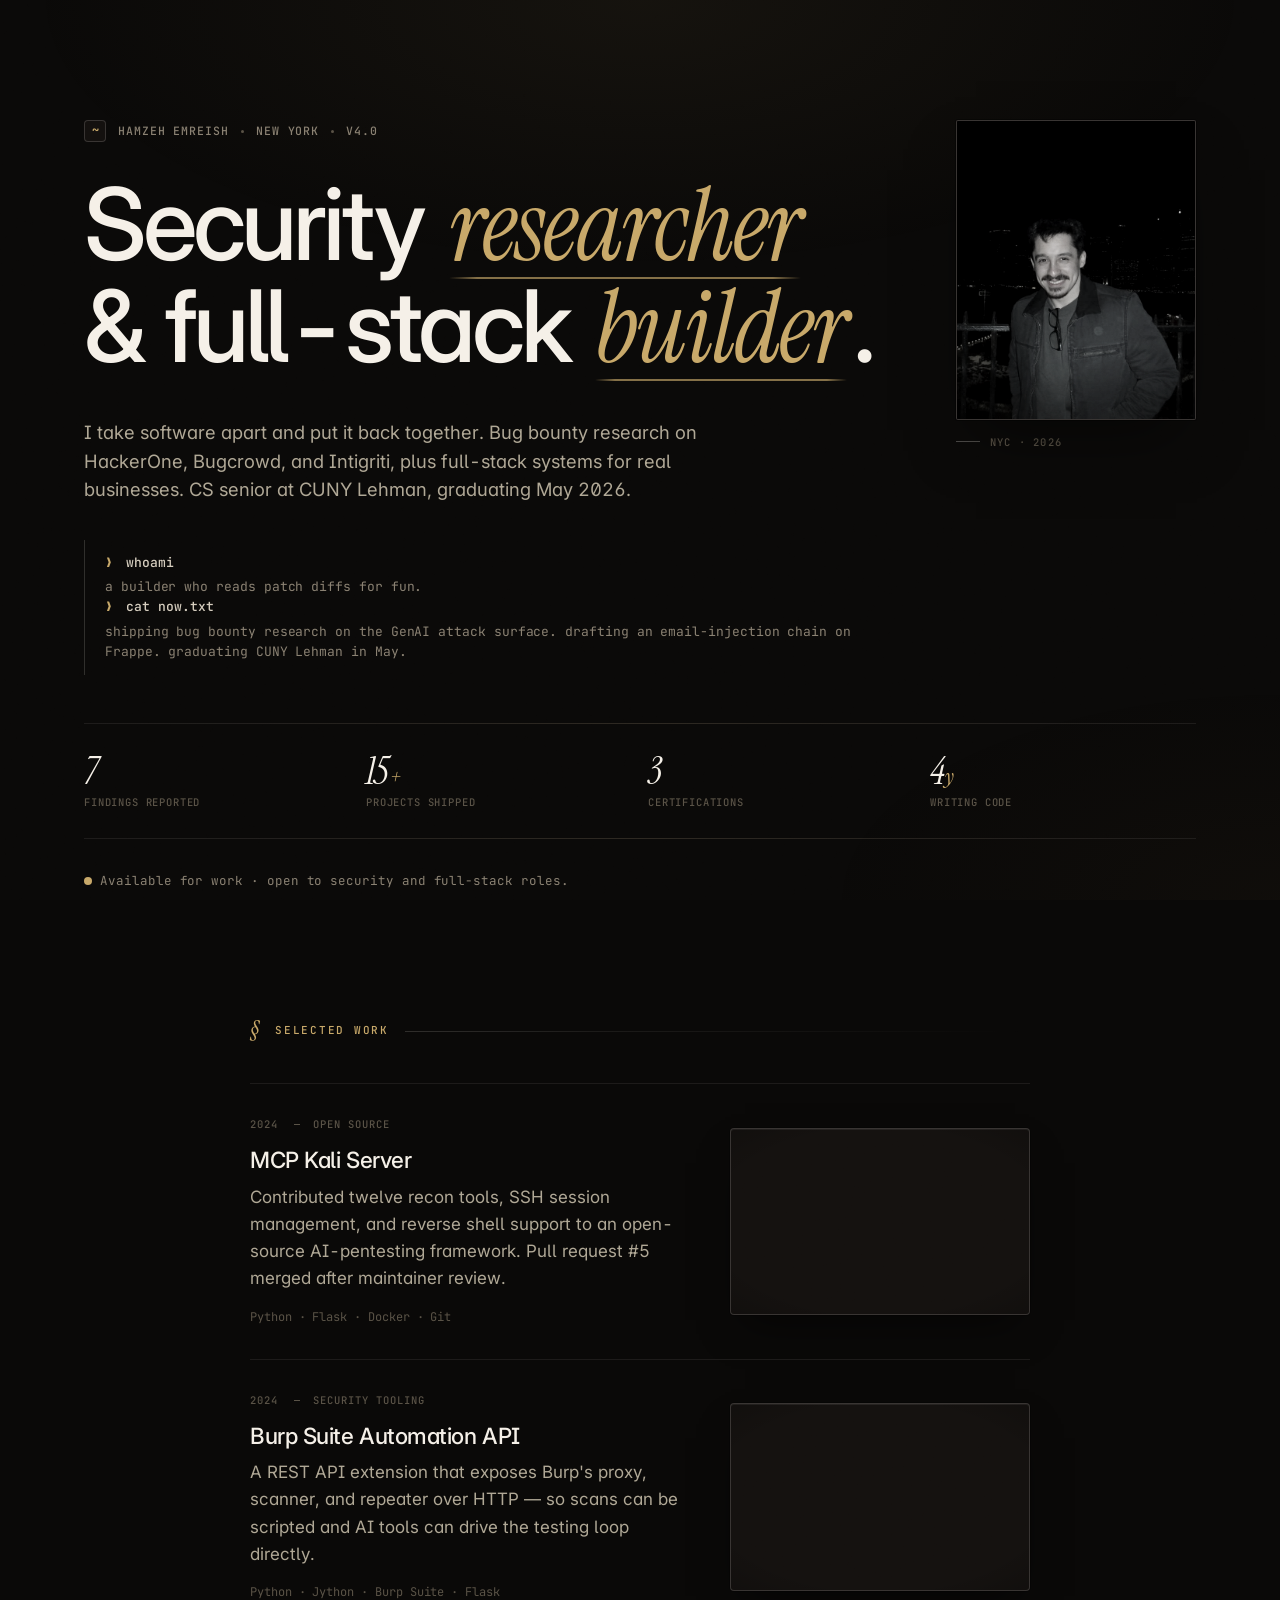
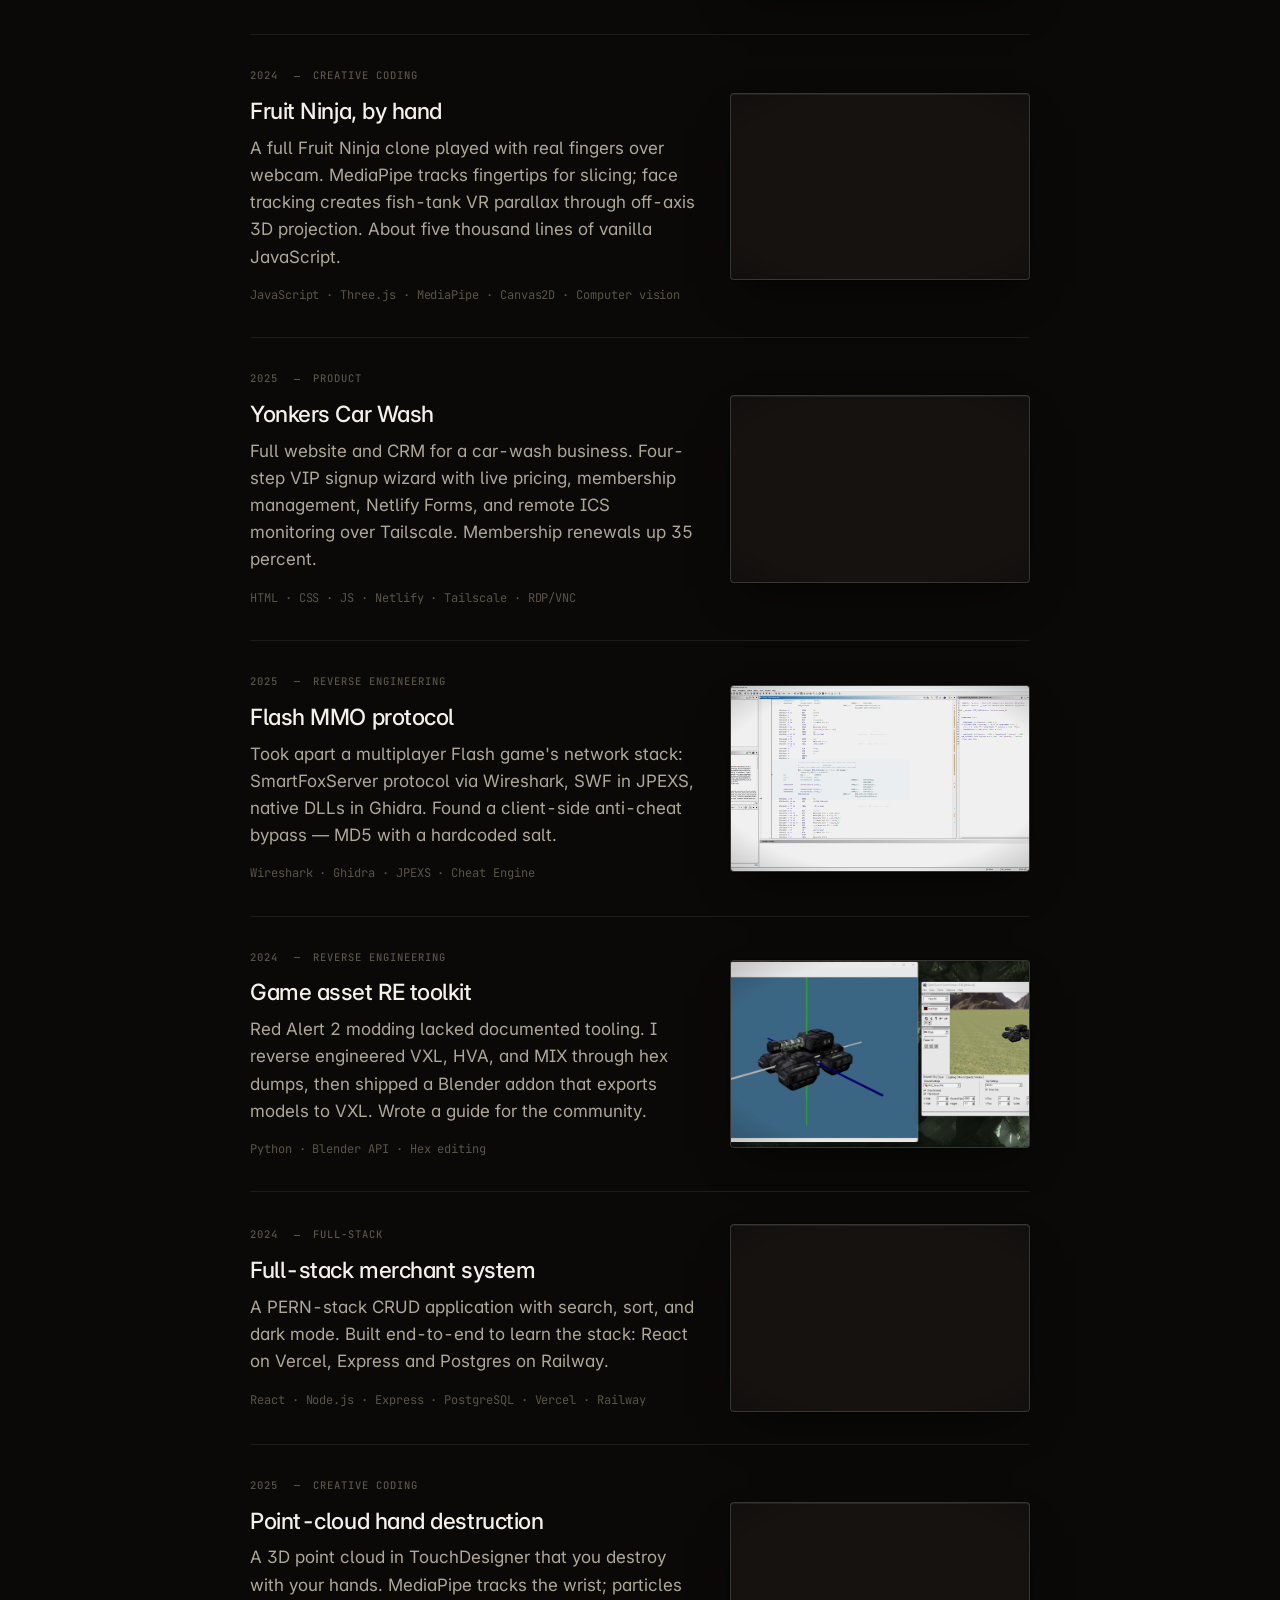
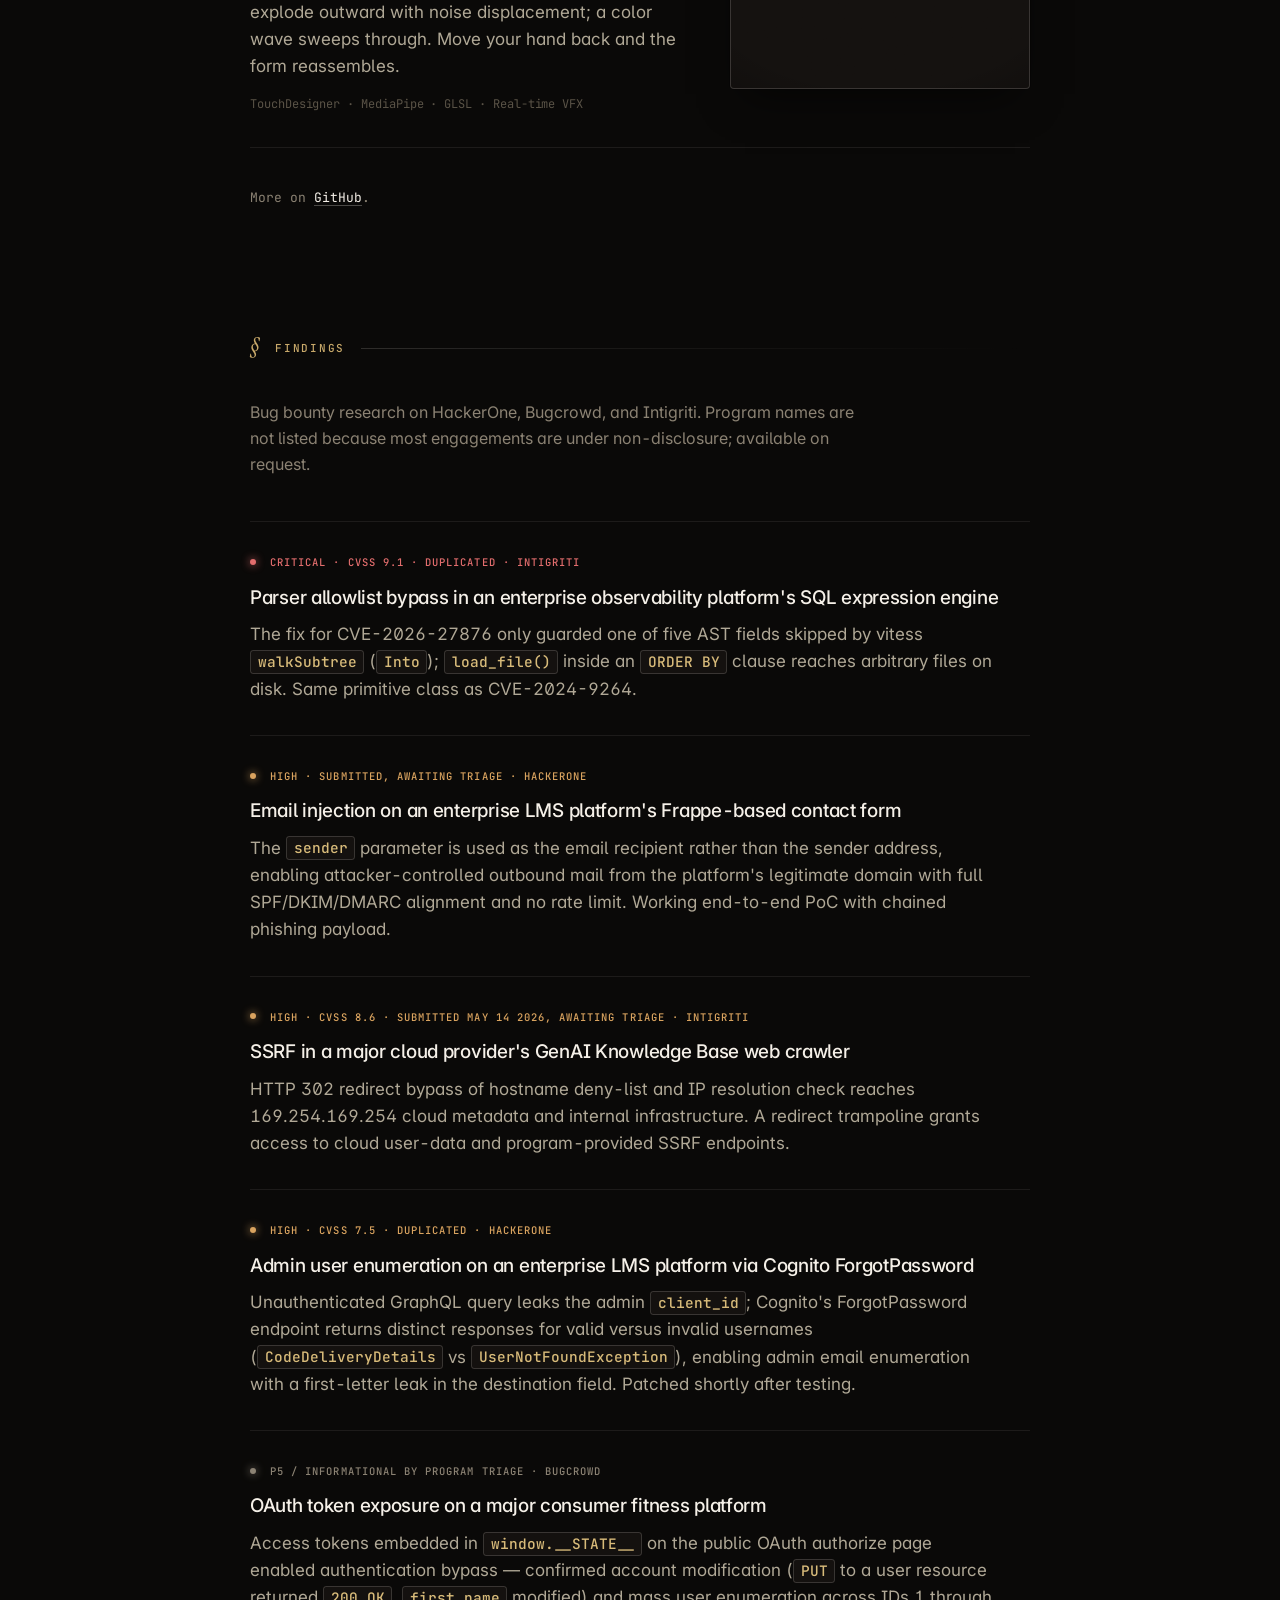
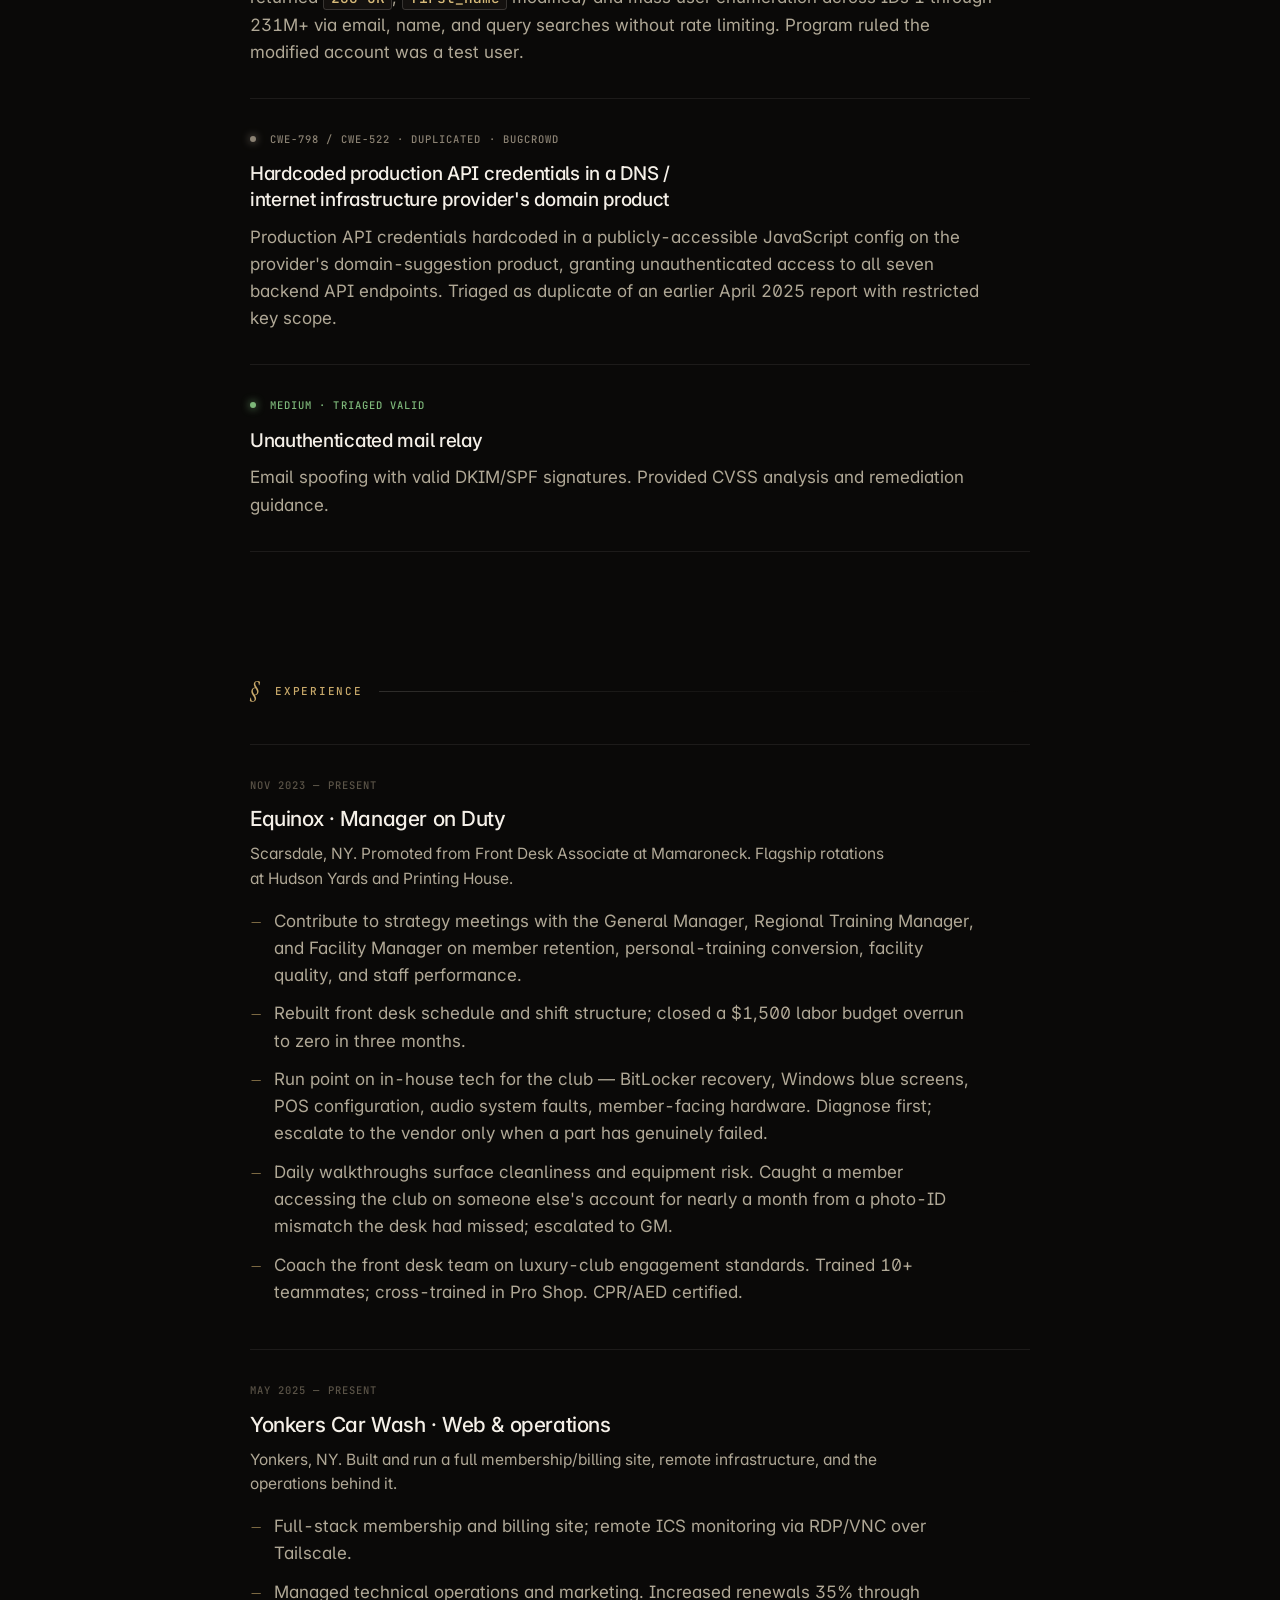
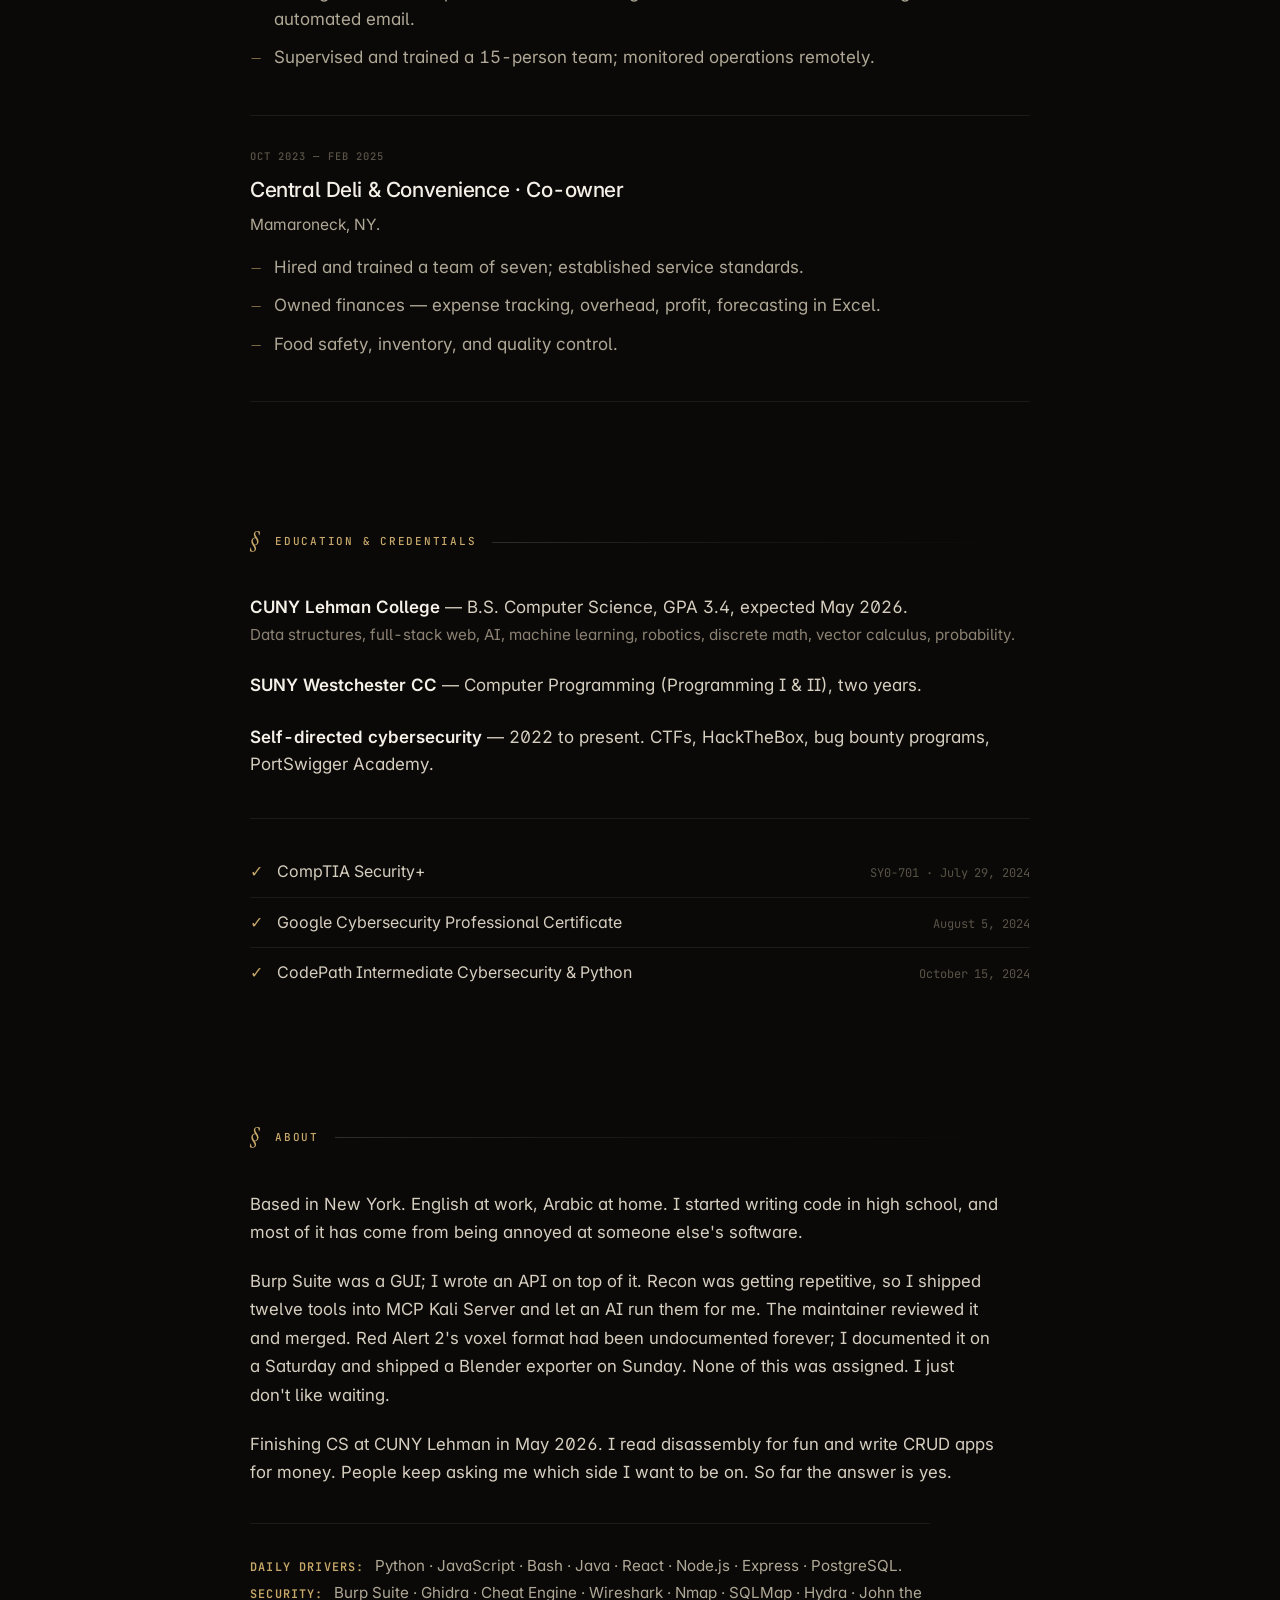
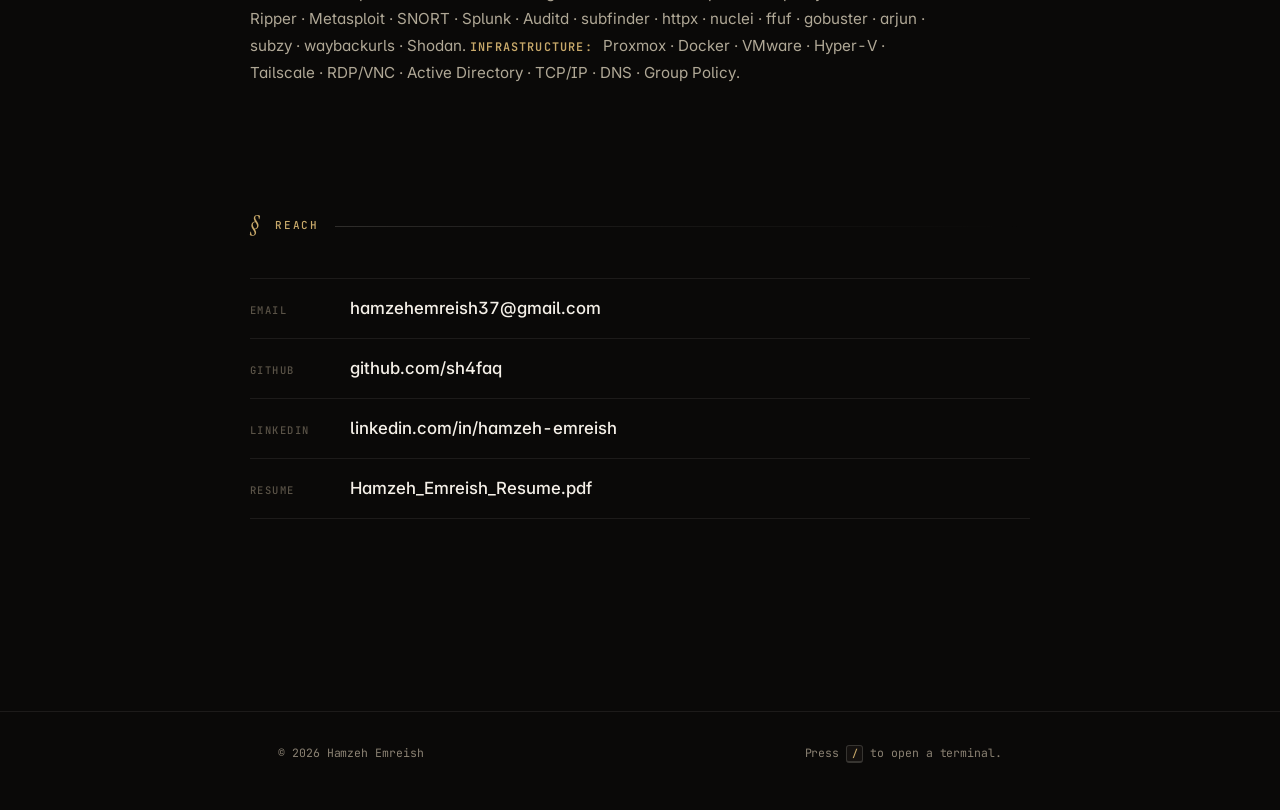
==== commit 5708a8a4: "Add framed project preview videos/images to Selected Work entries Each project entry in Selected Wor" ====
--- a/index.html
+++ b/index.html
@@ -94,101 +94,185 @@
     <section id="work" class="section">
       <h2 class="section-title">Selected work</h2>
 
-      <ol class="entries">
+      <ol class="entries entries--work">
 
         <li class="entry">
           <a class="entry-link" href="https://github.com/TriV3/MCP-Kali-Server/pull/5" target="_blank" rel="noopener">
-            <div class="entry-meta">
-              <span class="entry-year">2024</span>
-              <span class="entry-tag">Open source</span>
-            </div>
-            <h3 class="entry-title">MCP Kali Server</h3>
-            <p class="entry-desc">Contributed twelve recon tools, SSH session management, and reverse shell support to an open-source AI-pentesting framework. Pull request #5 merged after maintainer review.</p>
-            <p class="entry-tech">Python · Flask · Docker · Git</p>
+            <div class="entry-text">
+              <div class="entry-meta">
+                <span class="entry-year">2024</span>
+                <span class="entry-tag">Open source</span>
+              </div>
+              <h3 class="entry-title">MCP Kali Server</h3>
+              <p class="entry-desc">Contributed twelve recon tools, SSH session management, and reverse shell support to an open-source AI-pentesting framework. Pull request #5 merged after maintainer review.</p>
+              <p class="entry-tech">Python · Flask · Docker · Git</p>
+            </div>
+            <figure class="entry-media">
+              <div class="media-frame">
+                <video autoplay loop muted playsinline preload="metadata">
+                  <source src="pics/MCP-server.mp4" type="video/mp4">
+                </video>
+                <div class="media-grain"></div>
+                <div class="media-vignette"></div>
+              </div>
+            </figure>
           </a>
         </li>
 
         <li class="entry">
           <a class="entry-link" href="https://github.com/sh4faq" target="_blank" rel="noopener">
-            <div class="entry-meta">
-              <span class="entry-year">2024</span>
-              <span class="entry-tag">Security tooling</span>
-            </div>
-            <h3 class="entry-title">Burp Suite Automation API</h3>
-            <p class="entry-desc">A REST API extension that exposes Burp's proxy, scanner, and repeater over HTTP — so scans can be scripted and AI tools can drive the testing loop directly.</p>
-            <p class="entry-tech">Python · Jython · Burp Suite · Flask</p>
+            <div class="entry-text">
+              <div class="entry-meta">
+                <span class="entry-year">2024</span>
+                <span class="entry-tag">Security tooling</span>
+              </div>
+              <h3 class="entry-title">Burp Suite Automation API</h3>
+              <p class="entry-desc">A REST API extension that exposes Burp's proxy, scanner, and repeater over HTTP — so scans can be scripted and AI tools can drive the testing loop directly.</p>
+              <p class="entry-tech">Python · Jython · Burp Suite · Flask</p>
+            </div>
+            <figure class="entry-media">
+              <div class="media-frame">
+                <video autoplay loop muted playsinline preload="metadata">
+                  <source src="pics/burp-api.mp4" type="video/mp4">
+                </video>
+                <div class="media-grain"></div>
+                <div class="media-vignette"></div>
+              </div>
+            </figure>
           </a>
         </li>
 
         <li class="entry">
           <div class="entry-link entry-link--static">
-            <div class="entry-meta">
-              <span class="entry-year">2024</span>
-              <span class="entry-tag">Creative coding</span>
-            </div>
-            <h3 class="entry-title">Fruit Ninja, by hand</h3>
-            <p class="entry-desc">A full Fruit Ninja clone played with real fingers over webcam. MediaPipe tracks fingertips for slicing; face tracking creates fish-tank VR parallax through off-axis 3D projection. About five thousand lines of vanilla JavaScript.</p>
-            <p class="entry-tech">JavaScript · Three.js · MediaPipe · Canvas2D · Computer vision</p>
+            <div class="entry-text">
+              <div class="entry-meta">
+                <span class="entry-year">2024</span>
+                <span class="entry-tag">Creative coding</span>
+              </div>
+              <h3 class="entry-title">Fruit Ninja, by hand</h3>
+              <p class="entry-desc">A full Fruit Ninja clone played with real fingers over webcam. MediaPipe tracks fingertips for slicing; face tracking creates fish-tank VR parallax through off-axis 3D projection. About five thousand lines of vanilla JavaScript.</p>
+              <p class="entry-tech">JavaScript · Three.js · MediaPipe · Canvas2D · Computer vision</p>
+            </div>
+            <figure class="entry-media">
+              <div class="media-frame">
+                <video autoplay loop muted playsinline preload="metadata">
+                  <source src="pics/fruit-ninja.mp4" type="video/mp4">
+                </video>
+                <div class="media-grain"></div>
+                <div class="media-vignette"></div>
+              </div>
+            </figure>
           </div>
         </li>
 
         <li class="entry">
           <a class="entry-link" href="https://yonkerscarwashdetail.com" target="_blank" rel="noopener">
-            <div class="entry-meta">
-              <span class="entry-year">2025</span>
-              <span class="entry-tag">Product</span>
-            </div>
-            <h3 class="entry-title">Yonkers Car Wash</h3>
-            <p class="entry-desc">Full website and CRM for a car-wash business. Four-step VIP signup wizard with live pricing, membership management, Netlify Forms, and remote ICS monitoring over Tailscale. Membership renewals up 35 percent.</p>
-            <p class="entry-tech">HTML · CSS · JS · Netlify · Tailscale · RDP/VNC</p>
+            <div class="entry-text">
+              <div class="entry-meta">
+                <span class="entry-year">2025</span>
+                <span class="entry-tag">Product</span>
+              </div>
+              <h3 class="entry-title">Yonkers Car Wash</h3>
+              <p class="entry-desc">Full website and CRM for a car-wash business. Four-step VIP signup wizard with live pricing, membership management, Netlify Forms, and remote ICS monitoring over Tailscale. Membership renewals up 35 percent.</p>
+              <p class="entry-tech">HTML · CSS · JS · Netlify · Tailscale · RDP/VNC</p>
+            </div>
+            <figure class="entry-media">
+              <div class="media-frame">
+                <video autoplay loop muted playsinline preload="metadata">
+                  <source src="pics/yonkers-wash.mp4" type="video/mp4">
+                </video>
+                <div class="media-grain"></div>
+                <div class="media-vignette"></div>
+              </div>
+            </figure>
           </a>
         </li>
 
         <li class="entry">
           <div class="entry-link entry-link--static">
-            <div class="entry-meta">
-              <span class="entry-year">2025</span>
-              <span class="entry-tag">Reverse engineering</span>
-            </div>
-            <h3 class="entry-title">Flash MMO protocol</h3>
-            <p class="entry-desc">Took apart a multiplayer Flash game's network stack: SmartFoxServer protocol via Wireshark, SWF in JPEXS, native DLLs in Ghidra. Found a client-side anti-cheat bypass — MD5 with a hardcoded salt.</p>
-            <p class="entry-tech">Wireshark · Ghidra · JPEXS · Cheat Engine</p>
+            <div class="entry-text">
+              <div class="entry-meta">
+                <span class="entry-year">2025</span>
+                <span class="entry-tag">Reverse engineering</span>
+              </div>
+              <h3 class="entry-title">Flash MMO protocol</h3>
+              <p class="entry-desc">Took apart a multiplayer Flash game's network stack: SmartFoxServer protocol via Wireshark, SWF in JPEXS, native DLLs in Ghidra. Found a client-side anti-cheat bypass — MD5 with a hardcoded salt.</p>
+              <p class="entry-tech">Wireshark · Ghidra · JPEXS · Cheat Engine</p>
+            </div>
+            <figure class="entry-media">
+              <div class="media-frame">
+                <img src="pics/flash-mmo-ghidra.png" alt="Ghidra disassembly of the Flash MMO native DLL">
+                <div class="media-grain"></div>
+                <div class="media-vignette"></div>
+              </div>
+            </figure>
           </div>
         </li>
 
         <li class="entry">
           <a class="entry-link" href="https://github.com/sh4faq/MentalOmega-Modding-Guide" target="_blank" rel="noopener">
-            <div class="entry-meta">
-              <span class="entry-year">2024</span>
-              <span class="entry-tag">Reverse engineering</span>
-            </div>
-            <h3 class="entry-title">Game asset RE toolkit</h3>
-            <p class="entry-desc">Red Alert 2 modding lacked documented tooling. I reverse engineered VXL, HVA, and MIX through hex dumps, then shipped a Blender addon that exports models to VXL. Wrote a guide for the community.</p>
-            <p class="entry-tech">Python · Blender API · Hex editing</p>
+            <div class="entry-text">
+              <div class="entry-meta">
+                <span class="entry-year">2024</span>
+                <span class="entry-tag">Reverse engineering</span>
+              </div>
+              <h3 class="entry-title">Game asset RE toolkit</h3>
+              <p class="entry-desc">Red Alert 2 modding lacked documented tooling. I reverse engineered VXL, HVA, and MIX through hex dumps, then shipped a Blender addon that exports models to VXL. Wrote a guide for the community.</p>
+              <p class="entry-tech">Python · Blender API · Hex editing</p>
+            </div>
+            <figure class="entry-media">
+              <div class="media-frame">
+                <img src="pics/game-asset-re.png" alt="Red Alert 2 game asset RE toolkit">
+                <div class="media-grain"></div>
+                <div class="media-vignette"></div>
+              </div>
+            </figure>
           </a>
         </li>
 
         <li class="entry">
           <a class="entry-link" href="https://full-stack-pern-app.vercel.app" target="_blank" rel="noopener">
-            <div class="entry-meta">
-              <span class="entry-year">2024</span>
-              <span class="entry-tag">Full-stack</span>
-            </div>
-            <h3 class="entry-title">Full-stack merchant system</h3>
-            <p class="entry-desc">A PERN-stack CRUD application with search, sort, and dark mode. Built end-to-end to learn the stack: React on Vercel, Express and Postgres on Railway.</p>
-            <p class="entry-tech">React · Node.js · Express · PostgreSQL · Vercel · Railway</p>
+            <div class="entry-text">
+              <div class="entry-meta">
+                <span class="entry-year">2024</span>
+                <span class="entry-tag">Full-stack</span>
+              </div>
+              <h3 class="entry-title">Full-stack merchant system</h3>
+              <p class="entry-desc">A PERN-stack CRUD application with search, sort, and dark mode. Built end-to-end to learn the stack: React on Vercel, Express and Postgres on Railway.</p>
+              <p class="entry-tech">React · Node.js · Express · PostgreSQL · Vercel · Railway</p>
+            </div>
+            <figure class="entry-media">
+              <div class="media-frame">
+                <video autoplay loop muted playsinline preload="metadata">
+                  <source src="pics/merchant-system.mp4" type="video/mp4">
+                </video>
+                <div class="media-grain"></div>
+                <div class="media-vignette"></div>
+              </div>
+            </figure>
           </a>
         </li>
 
         <li class="entry">
           <div class="entry-link entry-link--static">
-            <div class="entry-meta">
-              <span class="entry-year">2025</span>
-              <span class="entry-tag">Creative coding</span>
-            </div>
-            <h3 class="entry-title">Point-cloud hand destruction</h3>
-            <p class="entry-desc">A 3D point cloud in TouchDesigner that you destroy with your hands. MediaPipe tracks the wrist; particles explode outward with noise displacement; a color wave sweeps through. Move your hand back and the form reassembles.</p>
-            <p class="entry-tech">TouchDesigner · MediaPipe · GLSL · Real-time VFX</p>
+            <div class="entry-text">
+              <div class="entry-meta">
+                <span class="entry-year">2025</span>
+                <span class="entry-tag">Creative coding</span>
+              </div>
+              <h3 class="entry-title">Point-cloud hand destruction</h3>
+              <p class="entry-desc">A 3D point cloud in TouchDesigner that you destroy with your hands. MediaPipe tracks the wrist; particles explode outward with noise displacement; a color wave sweeps through. Move your hand back and the form reassembles.</p>
+              <p class="entry-tech">TouchDesigner · MediaPipe · GLSL · Real-time VFX</p>
+            </div>
+            <figure class="entry-media">
+              <div class="media-frame">
+                <video autoplay loop muted playsinline preload="metadata">
+                  <source src="pics/touchdesigner-pointcloud.mp4" type="video/mp4">
+                </video>
+                <div class="media-grain"></div>
+                <div class="media-vignette"></div>
+              </div>
+            </figure>
           </div>
         </li>
 
--- a/styles.css
+++ b/styles.css
@@ -606,13 +606,28 @@
   border-bottom: 1px solid var(--hairline);
 }
 
+/* Work-section entries are 2-column grids: text + framed media.
+   Findings/experience entries (without .entry-media) stay full-width. */
+.entries--work .entry-link {
+  display: grid;
+  grid-template-columns: minmax(0, 1fr) 300px;
+  gap: 2rem;
+  align-items: center;
+}
+
+@media (max-width: 720px) {
+  .entries--work .entry-link {
+    grid-template-columns: 1fr;
+    gap: 1.25rem;
+  }
+}
+
 .entry-link {
-  display: block;
   color: inherit;
   text-decoration: none;
-  padding: 0 0.85rem;
-  margin: 0 -0.85rem;
-  border-radius: 6px;
+  padding: 0.75rem 0.85rem;
+  margin: -0.75rem -0.85rem;
+  border-radius: 8px;
   position: relative;
   transition: background-color 0.25s ease;
 }
@@ -621,8 +636,8 @@
   content: '';
   position: absolute;
   left: 0;
-  top: 0.4rem;
-  bottom: 0.4rem;
+  top: 0.8rem;
+  bottom: 0.8rem;
   width: 2px;
   background: var(--accent);
   border-radius: 2px;
@@ -650,6 +665,72 @@
 
 .entry-link--static:hover::before {
   opacity: 0;
+}
+
+/* ───── Framed media (project preview videos & images) */
+.entry-media {
+  position: relative;
+  margin: 0;
+}
+
+.media-frame {
+  position: relative;
+  width: 100%;
+  aspect-ratio: 16 / 10;
+  overflow: hidden;
+  border-radius: 4px;
+  background: var(--bg-elev);
+  border: 1px solid var(--hairline-2);
+  box-shadow:
+    0 1px 0 0 var(--hairline) inset,
+    0 20px 40px -15px rgba(0, 0, 0, 0.6),
+    0 0 0 1px rgba(0, 0, 0, 0.3);
+  transition: border-color 0.3s ease, box-shadow 0.3s ease;
+}
+
+.entry-link:hover .media-frame {
+  border-color: rgba(200, 169, 106, 0.32);
+  box-shadow:
+    0 1px 0 0 var(--hairline) inset,
+    0 20px 40px -10px rgba(0, 0, 0, 0.7),
+    0 0 0 1px rgba(0, 0, 0, 0.3),
+    0 0 32px var(--accent-soft);
+}
+
+.media-frame video,
+.media-frame img {
+  width: 100%;
+  height: 100%;
+  object-fit: cover;
+  display: block;
+  filter: grayscale(0.4) contrast(1.05) brightness(0.94);
+  transition: filter 0.6s ease, transform 1s cubic-bezier(0.16, 1, 0.3, 1);
+}
+
+.entry-link:hover .media-frame video,
+.entry-link:hover .media-frame img {
+  filter: grayscale(0.05) contrast(1.08) brightness(1);
+  transform: scale(1.03);
+}
+
+.media-grain {
+  position: absolute;
+  inset: 0;
+  pointer-events: none;
+  opacity: 0.22;
+  background-image: url("data:image/svg+xml;utf8,<svg viewBox='0 0 200 200' xmlns='http://www.w3.org/2000/svg'><filter id='g2'><feTurbulence type='fractalNoise' baseFrequency='0.95' numOctaves='2' stitchTiles='stitch'/><feColorMatrix values='0 0 0 0 1 0 0 0 0 0.94 0 0 0 0 0.85 0 0 0 0.15 0'/></filter><rect width='100%25' height='100%25' filter='url(%23g2)'/></svg>");
+  mix-blend-mode: overlay;
+}
+
+.media-vignette {
+  position: absolute;
+  inset: 0;
+  pointer-events: none;
+  background: radial-gradient(
+    ellipse 100% 90% at 50% 50%,
+    transparent 55%,
+    rgba(0, 0, 0, 0.4)
+  );
 }
 
 .entry-meta {
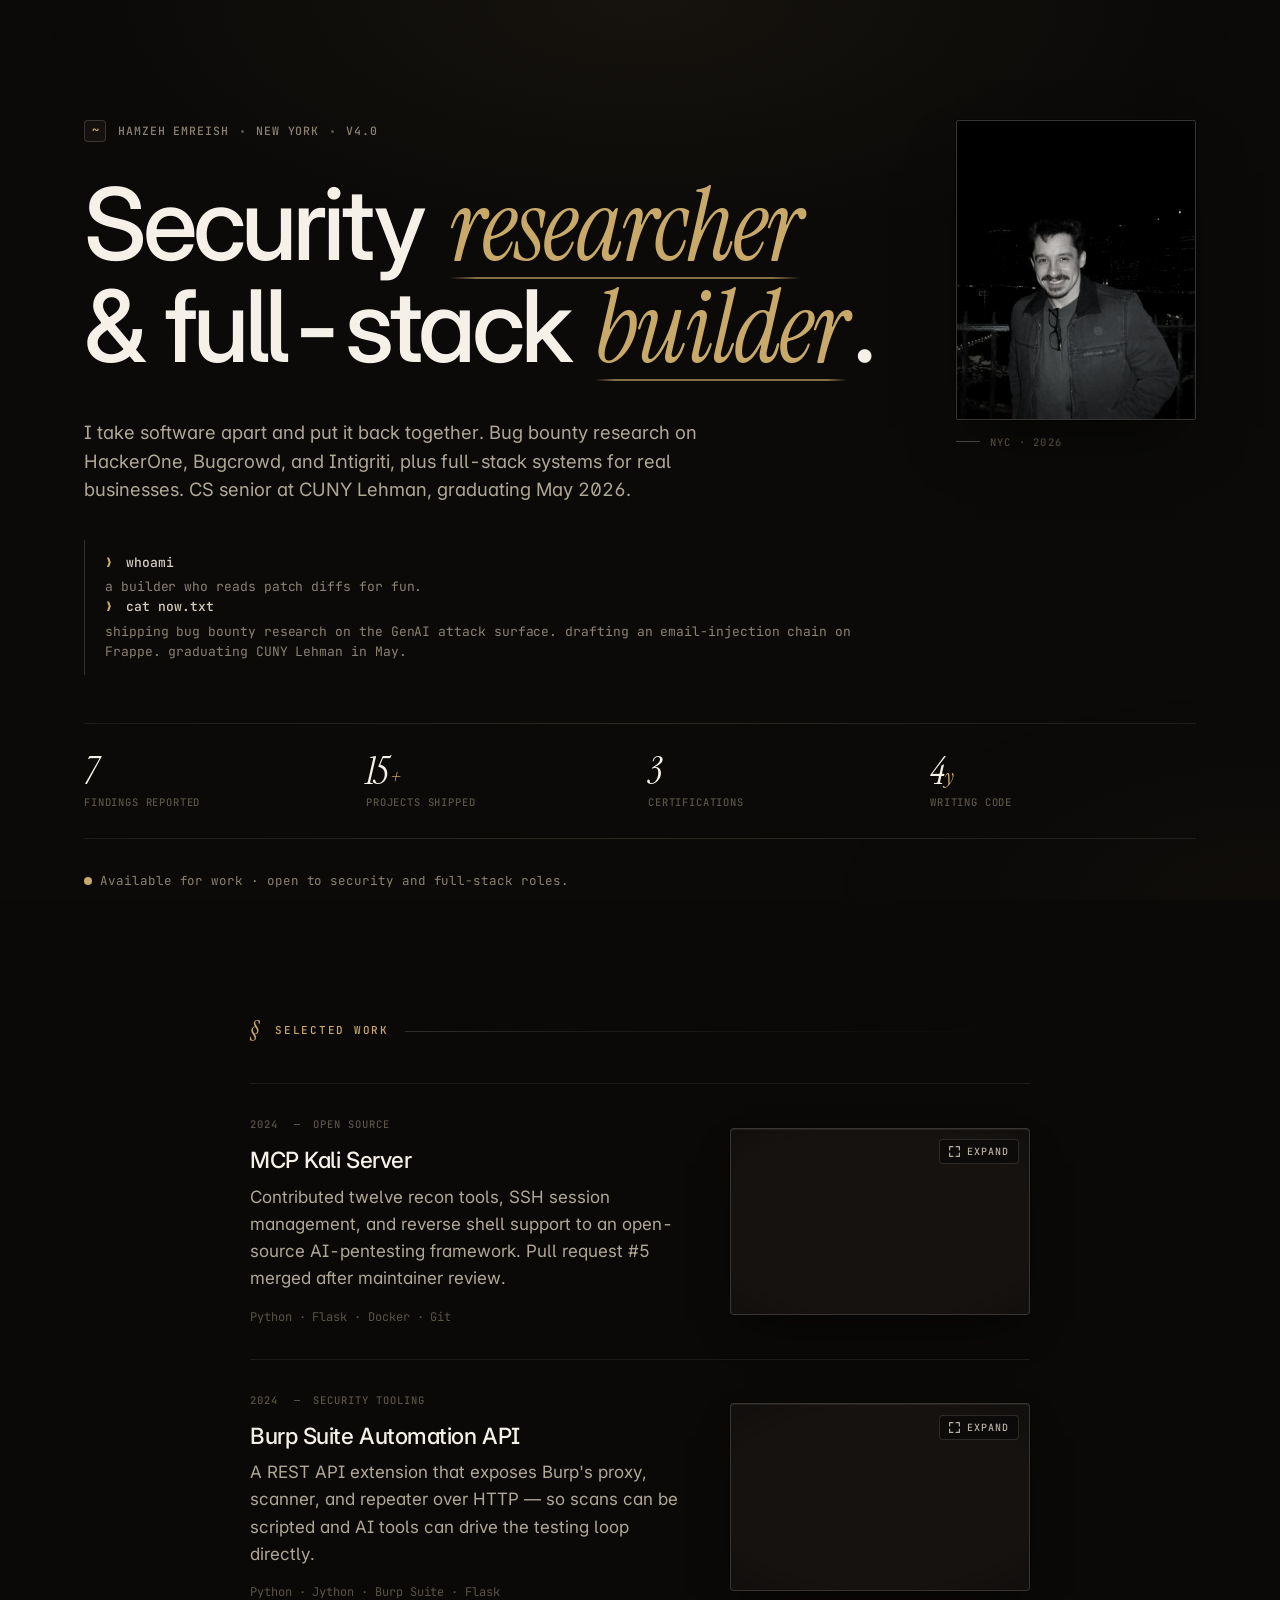
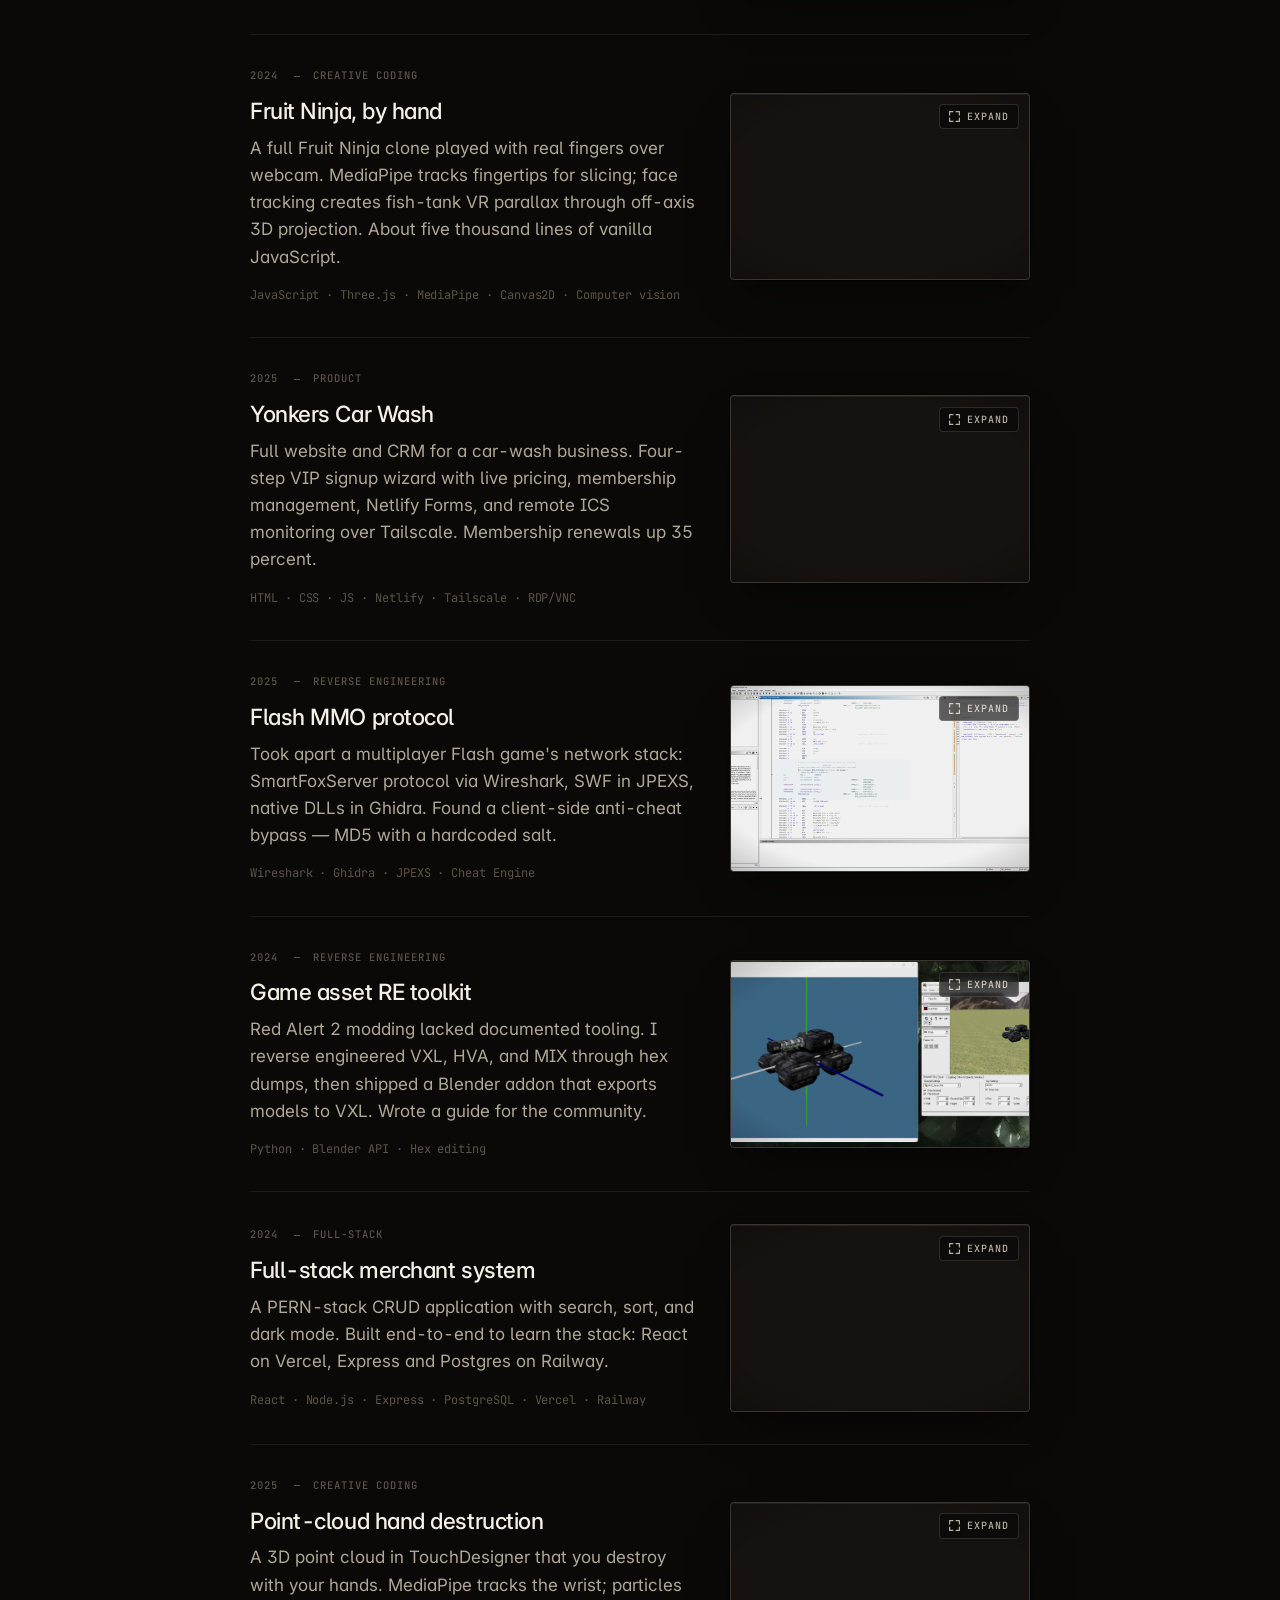
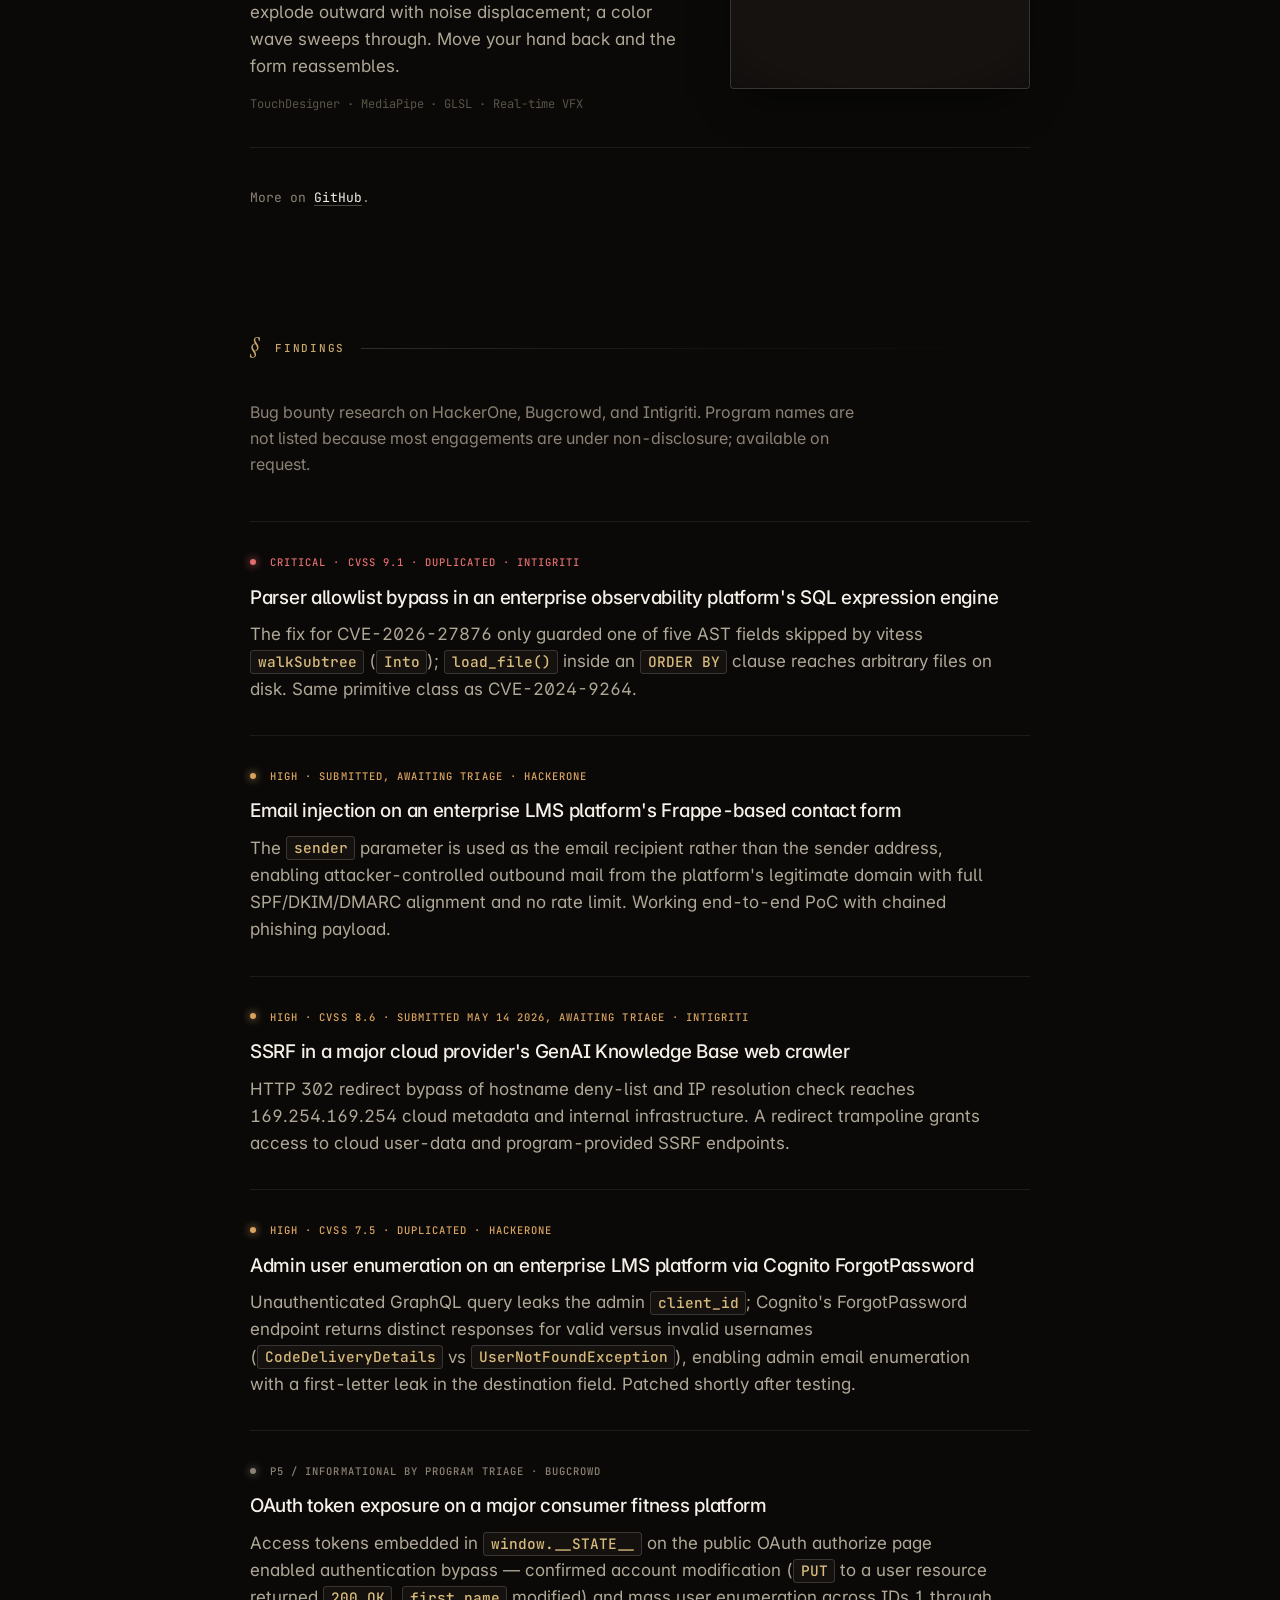
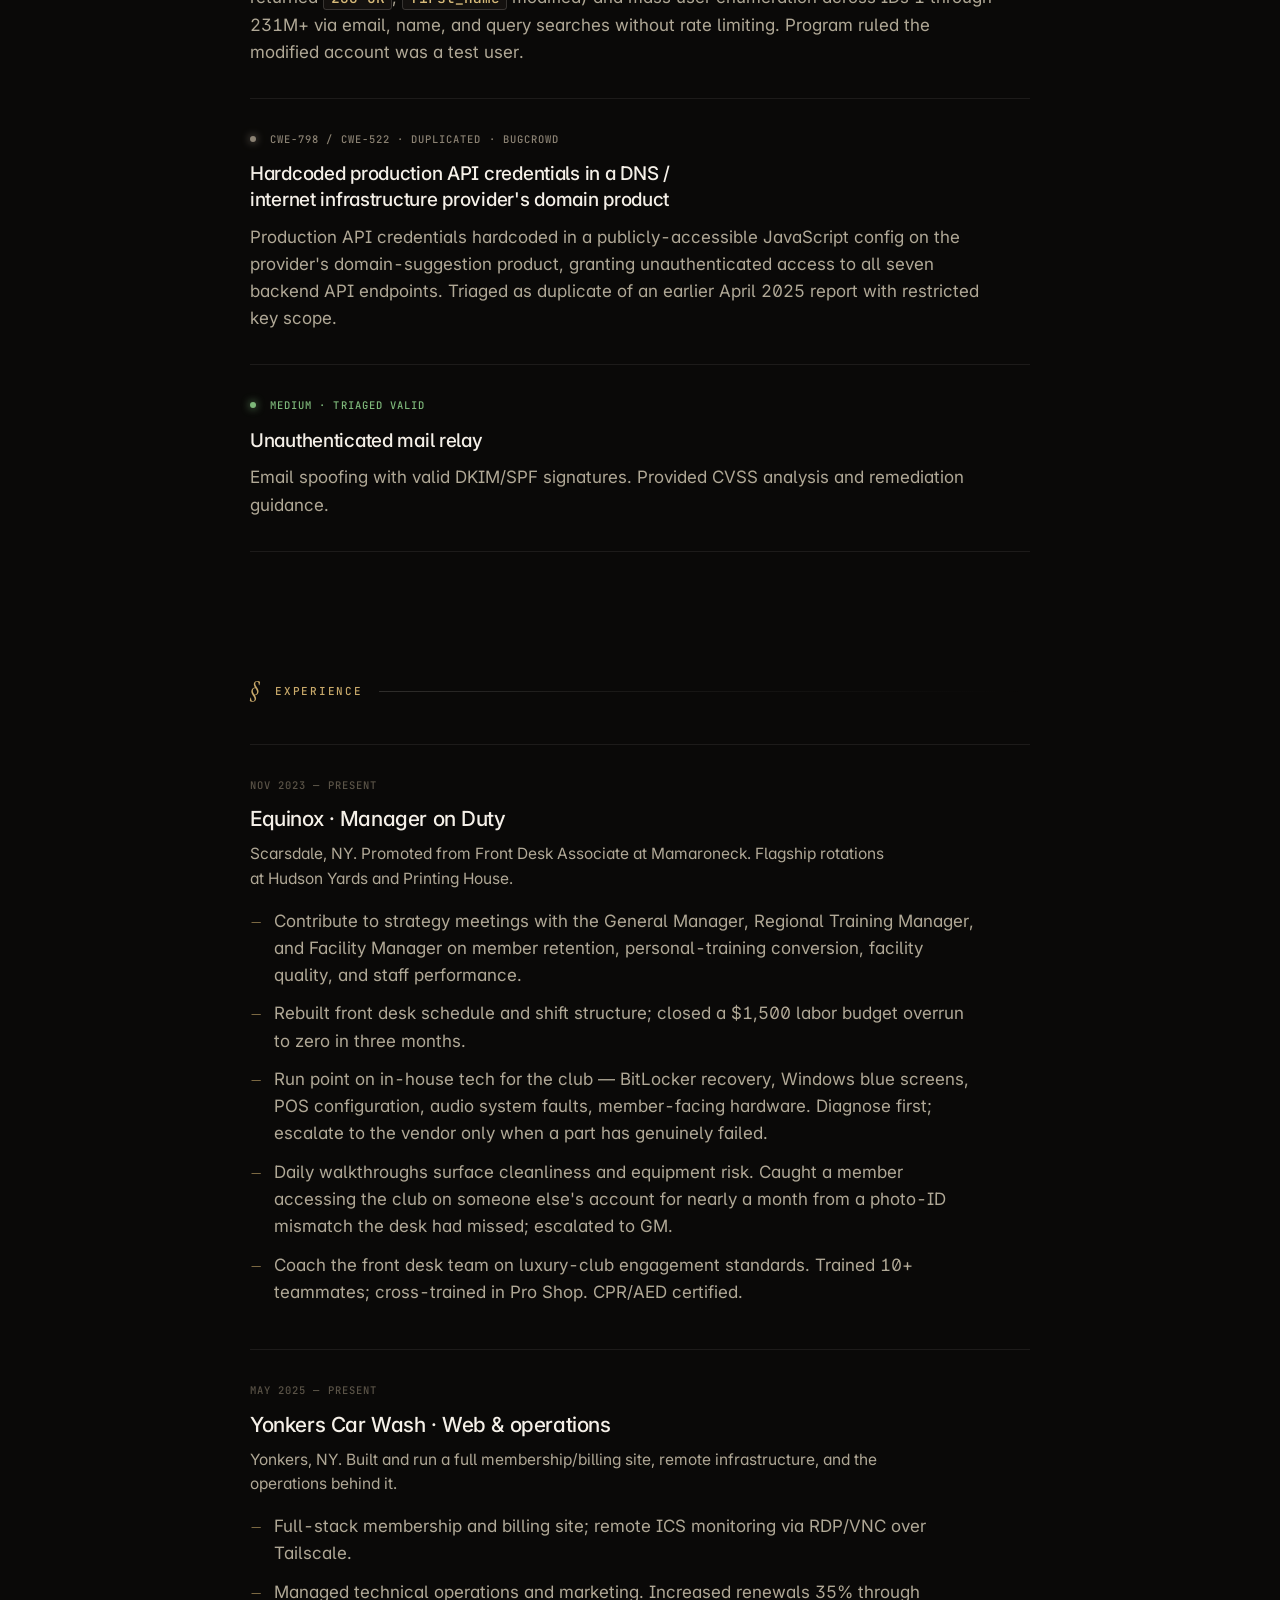
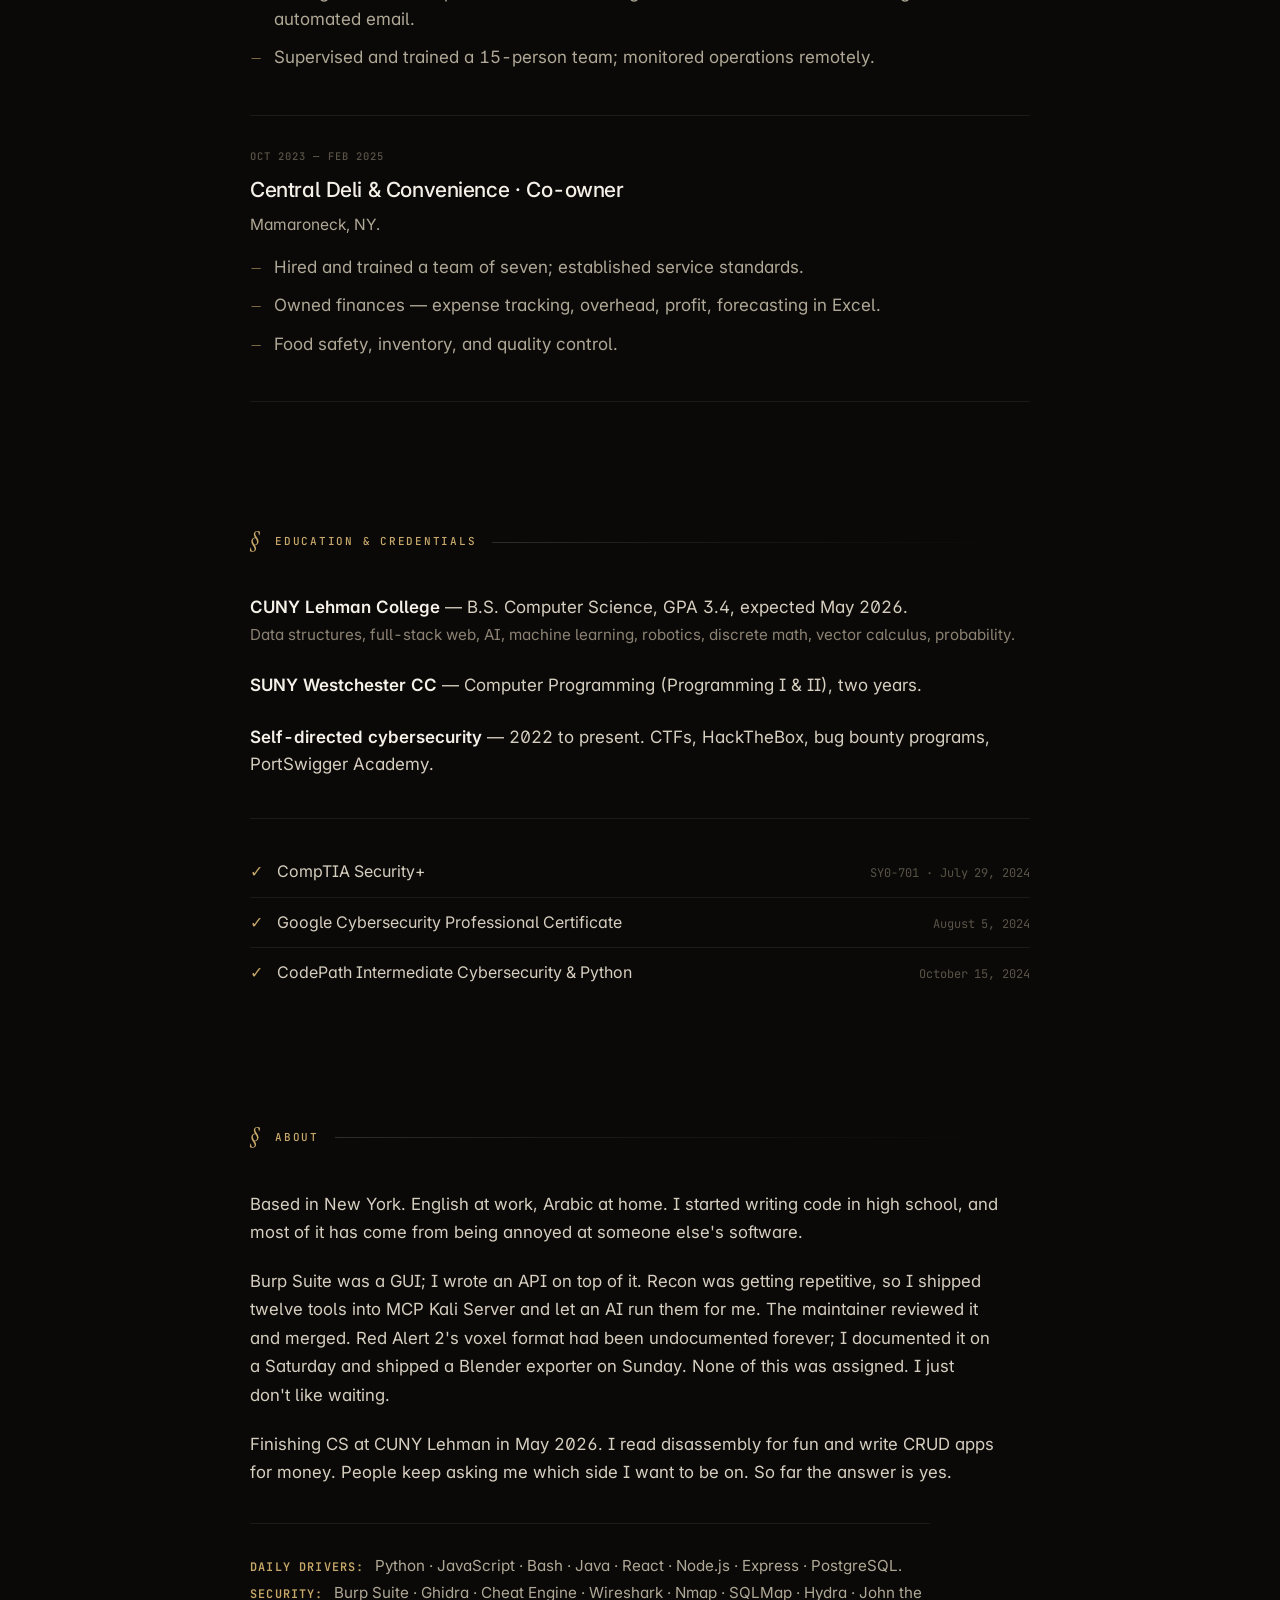
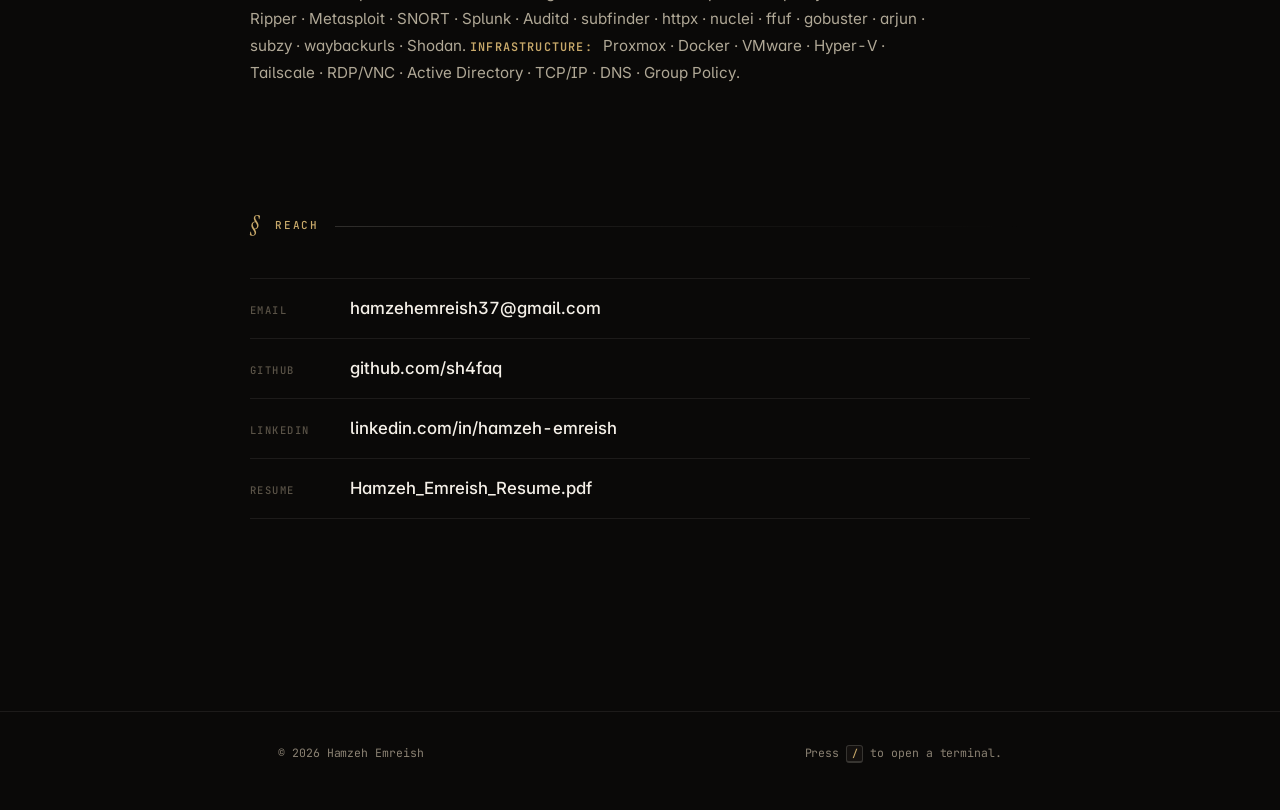
==== commit b1011a87: "Make project media open in a fullscreen lightbox Restructure each work entry into two clickable targ" ====
--- a/index.html
+++ b/index.html
@@ -97,8 +97,8 @@
       <ol class="entries entries--work">
 
         <li class="entry">
-          <a class="entry-link" href="https://github.com/TriV3/MCP-Kali-Server/pull/5" target="_blank" rel="noopener">
-            <div class="entry-text">
+          <div class="entry-text">
+            <a class="entry-text-link" href="https://github.com/TriV3/MCP-Kali-Server/pull/5" target="_blank" rel="noopener">
               <div class="entry-meta">
                 <span class="entry-year">2024</span>
                 <span class="entry-tag">Open source</span>
@@ -106,22 +106,29 @@
               <h3 class="entry-title">MCP Kali Server</h3>
               <p class="entry-desc">Contributed twelve recon tools, SSH session management, and reverse shell support to an open-source AI-pentesting framework. Pull request #5 merged after maintainer review.</p>
               <p class="entry-tech">Python · Flask · Docker · Git</p>
-            </div>
-            <figure class="entry-media">
-              <div class="media-frame">
-                <video autoplay loop muted playsinline preload="metadata">
-                  <source src="pics/MCP-server.mp4" type="video/mp4">
-                </video>
-                <div class="media-grain"></div>
-                <div class="media-vignette"></div>
-              </div>
-            </figure>
-          </a>
-        </li>
-
-        <li class="entry">
-          <a class="entry-link" href="https://github.com/sh4faq" target="_blank" rel="noopener">
-            <div class="entry-text">
+            </a>
+          </div>
+          <button class="entry-media" type="button"
+                  data-media-src="pics/MCP-server.mp4" data-media-type="video"
+                  data-caption="MCP Kali Server — Recon tools merged via PR #5"
+                  aria-label="Expand preview: MCP Kali Server">
+            <div class="media-frame">
+              <video autoplay loop muted playsinline preload="metadata">
+                <source src="pics/MCP-server.mp4" type="video/mp4">
+              </video>
+              <div class="media-grain"></div>
+              <div class="media-vignette"></div>
+              <span class="media-expand-badge" aria-hidden="true">
+                <svg viewBox="0 0 24 24" width="13" height="13" fill="none" stroke="currentColor" stroke-width="2.2" stroke-linecap="round" stroke-linejoin="round"><path d="M9 3H3v6"/><path d="M21 9V3h-6"/><path d="M3 15v6h6"/><path d="M15 21h6v-6"/></svg>
+                <span class="expand-text">Expand</span>
+              </span>
+            </div>
+          </button>
+        </li>
+
+        <li class="entry">
+          <div class="entry-text">
+            <a class="entry-text-link" href="https://github.com/sh4faq" target="_blank" rel="noopener">
               <div class="entry-meta">
                 <span class="entry-year">2024</span>
                 <span class="entry-tag">Security tooling</span>
@@ -129,45 +136,57 @@
               <h3 class="entry-title">Burp Suite Automation API</h3>
               <p class="entry-desc">A REST API extension that exposes Burp's proxy, scanner, and repeater over HTTP — so scans can be scripted and AI tools can drive the testing loop directly.</p>
               <p class="entry-tech">Python · Jython · Burp Suite · Flask</p>
-            </div>
-            <figure class="entry-media">
-              <div class="media-frame">
-                <video autoplay loop muted playsinline preload="metadata">
-                  <source src="pics/burp-api.mp4" type="video/mp4">
-                </video>
-                <div class="media-grain"></div>
-                <div class="media-vignette"></div>
-              </div>
-            </figure>
-          </a>
-        </li>
-
-        <li class="entry">
-          <div class="entry-link entry-link--static">
-            <div class="entry-text">
-              <div class="entry-meta">
-                <span class="entry-year">2024</span>
-                <span class="entry-tag">Creative coding</span>
-              </div>
-              <h3 class="entry-title">Fruit Ninja, by hand</h3>
-              <p class="entry-desc">A full Fruit Ninja clone played with real fingers over webcam. MediaPipe tracks fingertips for slicing; face tracking creates fish-tank VR parallax through off-axis 3D projection. About five thousand lines of vanilla JavaScript.</p>
-              <p class="entry-tech">JavaScript · Three.js · MediaPipe · Canvas2D · Computer vision</p>
-            </div>
-            <figure class="entry-media">
-              <div class="media-frame">
-                <video autoplay loop muted playsinline preload="metadata">
-                  <source src="pics/fruit-ninja.mp4" type="video/mp4">
-                </video>
-                <div class="media-grain"></div>
-                <div class="media-vignette"></div>
-              </div>
-            </figure>
-          </div>
-        </li>
-
-        <li class="entry">
-          <a class="entry-link" href="https://yonkerscarwashdetail.com" target="_blank" rel="noopener">
-            <div class="entry-text">
+            </a>
+          </div>
+          <button class="entry-media" type="button"
+                  data-media-src="pics/burp-api.mp4" data-media-type="video"
+                  data-caption="Burp Suite Automation API — REST control over Burp scans"
+                  aria-label="Expand preview: Burp Suite Automation API">
+            <div class="media-frame">
+              <video autoplay loop muted playsinline preload="metadata">
+                <source src="pics/burp-api.mp4" type="video/mp4">
+              </video>
+              <div class="media-grain"></div>
+              <div class="media-vignette"></div>
+              <span class="media-expand-badge" aria-hidden="true">
+                <svg viewBox="0 0 24 24" width="13" height="13" fill="none" stroke="currentColor" stroke-width="2.2" stroke-linecap="round" stroke-linejoin="round"><path d="M9 3H3v6"/><path d="M21 9V3h-6"/><path d="M3 15v6h6"/><path d="M15 21h6v-6"/></svg>
+                <span class="expand-text">Expand</span>
+              </span>
+            </div>
+          </button>
+        </li>
+
+        <li class="entry">
+          <div class="entry-text">
+            <div class="entry-meta">
+              <span class="entry-year">2024</span>
+              <span class="entry-tag">Creative coding</span>
+            </div>
+            <h3 class="entry-title">Fruit Ninja, by hand</h3>
+            <p class="entry-desc">A full Fruit Ninja clone played with real fingers over webcam. MediaPipe tracks fingertips for slicing; face tracking creates fish-tank VR parallax through off-axis 3D projection. About five thousand lines of vanilla JavaScript.</p>
+            <p class="entry-tech">JavaScript · Three.js · MediaPipe · Canvas2D · Computer vision</p>
+          </div>
+          <button class="entry-media" type="button"
+                  data-media-src="pics/fruit-ninja.mp4" data-media-type="video"
+                  data-caption="Fruit Ninja, by hand — gesture-tracked slicing with parallax VR"
+                  aria-label="Expand preview: Fruit Ninja by hand">
+            <div class="media-frame">
+              <video autoplay loop muted playsinline preload="metadata">
+                <source src="pics/fruit-ninja.mp4" type="video/mp4">
+              </video>
+              <div class="media-grain"></div>
+              <div class="media-vignette"></div>
+              <span class="media-expand-badge" aria-hidden="true">
+                <svg viewBox="0 0 24 24" width="13" height="13" fill="none" stroke="currentColor" stroke-width="2.2" stroke-linecap="round" stroke-linejoin="round"><path d="M9 3H3v6"/><path d="M21 9V3h-6"/><path d="M3 15v6h6"/><path d="M15 21h6v-6"/></svg>
+                <span class="expand-text">Expand</span>
+              </span>
+            </div>
+          </button>
+        </li>
+
+        <li class="entry">
+          <div class="entry-text">
+            <a class="entry-text-link" href="https://yonkerscarwashdetail.com" target="_blank" rel="noopener">
               <div class="entry-meta">
                 <span class="entry-year">2025</span>
                 <span class="entry-tag">Product</span>
@@ -175,43 +194,55 @@
               <h3 class="entry-title">Yonkers Car Wash</h3>
               <p class="entry-desc">Full website and CRM for a car-wash business. Four-step VIP signup wizard with live pricing, membership management, Netlify Forms, and remote ICS monitoring over Tailscale. Membership renewals up 35 percent.</p>
               <p class="entry-tech">HTML · CSS · JS · Netlify · Tailscale · RDP/VNC</p>
-            </div>
-            <figure class="entry-media">
-              <div class="media-frame">
-                <video autoplay loop muted playsinline preload="metadata">
-                  <source src="pics/yonkers-wash.mp4" type="video/mp4">
-                </video>
-                <div class="media-grain"></div>
-                <div class="media-vignette"></div>
-              </div>
-            </figure>
-          </a>
-        </li>
-
-        <li class="entry">
-          <div class="entry-link entry-link--static">
-            <div class="entry-text">
-              <div class="entry-meta">
-                <span class="entry-year">2025</span>
-                <span class="entry-tag">Reverse engineering</span>
-              </div>
-              <h3 class="entry-title">Flash MMO protocol</h3>
-              <p class="entry-desc">Took apart a multiplayer Flash game's network stack: SmartFoxServer protocol via Wireshark, SWF in JPEXS, native DLLs in Ghidra. Found a client-side anti-cheat bypass — MD5 with a hardcoded salt.</p>
-              <p class="entry-tech">Wireshark · Ghidra · JPEXS · Cheat Engine</p>
-            </div>
-            <figure class="entry-media">
-              <div class="media-frame">
-                <img src="pics/flash-mmo-ghidra.png" alt="Ghidra disassembly of the Flash MMO native DLL">
-                <div class="media-grain"></div>
-                <div class="media-vignette"></div>
-              </div>
-            </figure>
-          </div>
-        </li>
-
-        <li class="entry">
-          <a class="entry-link" href="https://github.com/sh4faq/MentalOmega-Modding-Guide" target="_blank" rel="noopener">
-            <div class="entry-text">
+            </a>
+          </div>
+          <button class="entry-media" type="button"
+                  data-media-src="pics/yonkers-wash.mp4" data-media-type="video"
+                  data-caption="Yonkers Car Wash — VIP signup wizard + remote ICS monitoring"
+                  aria-label="Expand preview: Yonkers Car Wash">
+            <div class="media-frame">
+              <video autoplay loop muted playsinline preload="metadata">
+                <source src="pics/yonkers-wash.mp4" type="video/mp4">
+              </video>
+              <div class="media-grain"></div>
+              <div class="media-vignette"></div>
+              <span class="media-expand-badge" aria-hidden="true">
+                <svg viewBox="0 0 24 24" width="13" height="13" fill="none" stroke="currentColor" stroke-width="2.2" stroke-linecap="round" stroke-linejoin="round"><path d="M9 3H3v6"/><path d="M21 9V3h-6"/><path d="M3 15v6h6"/><path d="M15 21h6v-6"/></svg>
+                <span class="expand-text">Expand</span>
+              </span>
+            </div>
+          </button>
+        </li>
+
+        <li class="entry">
+          <div class="entry-text">
+            <div class="entry-meta">
+              <span class="entry-year">2025</span>
+              <span class="entry-tag">Reverse engineering</span>
+            </div>
+            <h3 class="entry-title">Flash MMO protocol</h3>
+            <p class="entry-desc">Took apart a multiplayer Flash game's network stack: SmartFoxServer protocol via Wireshark, SWF in JPEXS, native DLLs in Ghidra. Found a client-side anti-cheat bypass — MD5 with a hardcoded salt.</p>
+            <p class="entry-tech">Wireshark · Ghidra · JPEXS · Cheat Engine</p>
+          </div>
+          <button class="entry-media" type="button"
+                  data-media-src="pics/flash-mmo-ghidra.png" data-media-type="image"
+                  data-caption="Flash MMO — Ghidra disassembly of the native DLL"
+                  aria-label="Expand preview: Flash MMO Ghidra view">
+            <div class="media-frame">
+              <img src="pics/flash-mmo-ghidra.png" alt="Ghidra disassembly of the Flash MMO native DLL">
+              <div class="media-grain"></div>
+              <div class="media-vignette"></div>
+              <span class="media-expand-badge" aria-hidden="true">
+                <svg viewBox="0 0 24 24" width="13" height="13" fill="none" stroke="currentColor" stroke-width="2.2" stroke-linecap="round" stroke-linejoin="round"><path d="M9 3H3v6"/><path d="M21 9V3h-6"/><path d="M3 15v6h6"/><path d="M15 21h6v-6"/></svg>
+                <span class="expand-text">Expand</span>
+              </span>
+            </div>
+          </button>
+        </li>
+
+        <li class="entry">
+          <div class="entry-text">
+            <a class="entry-text-link" href="https://github.com/sh4faq/MentalOmega-Modding-Guide" target="_blank" rel="noopener">
               <div class="entry-meta">
                 <span class="entry-year">2024</span>
                 <span class="entry-tag">Reverse engineering</span>
@@ -219,20 +250,27 @@
               <h3 class="entry-title">Game asset RE toolkit</h3>
               <p class="entry-desc">Red Alert 2 modding lacked documented tooling. I reverse engineered VXL, HVA, and MIX through hex dumps, then shipped a Blender addon that exports models to VXL. Wrote a guide for the community.</p>
               <p class="entry-tech">Python · Blender API · Hex editing</p>
-            </div>
-            <figure class="entry-media">
-              <div class="media-frame">
-                <img src="pics/game-asset-re.png" alt="Red Alert 2 game asset RE toolkit">
-                <div class="media-grain"></div>
-                <div class="media-vignette"></div>
-              </div>
-            </figure>
-          </a>
-        </li>
-
-        <li class="entry">
-          <a class="entry-link" href="https://full-stack-pern-app.vercel.app" target="_blank" rel="noopener">
-            <div class="entry-text">
+            </a>
+          </div>
+          <button class="entry-media" type="button"
+                  data-media-src="pics/game-asset-re.png" data-media-type="image"
+                  data-caption="Game asset RE toolkit — Red Alert 2 voxel formats"
+                  aria-label="Expand preview: Game asset RE toolkit">
+            <div class="media-frame">
+              <img src="pics/game-asset-re.png" alt="Red Alert 2 game asset RE toolkit">
+              <div class="media-grain"></div>
+              <div class="media-vignette"></div>
+              <span class="media-expand-badge" aria-hidden="true">
+                <svg viewBox="0 0 24 24" width="13" height="13" fill="none" stroke="currentColor" stroke-width="2.2" stroke-linecap="round" stroke-linejoin="round"><path d="M9 3H3v6"/><path d="M21 9V3h-6"/><path d="M3 15v6h6"/><path d="M15 21h6v-6"/></svg>
+                <span class="expand-text">Expand</span>
+              </span>
+            </div>
+          </button>
+        </li>
+
+        <li class="entry">
+          <div class="entry-text">
+            <a class="entry-text-link" href="https://full-stack-pern-app.vercel.app" target="_blank" rel="noopener">
               <div class="entry-meta">
                 <span class="entry-year">2024</span>
                 <span class="entry-tag">Full-stack</span>
@@ -240,40 +278,52 @@
               <h3 class="entry-title">Full-stack merchant system</h3>
               <p class="entry-desc">A PERN-stack CRUD application with search, sort, and dark mode. Built end-to-end to learn the stack: React on Vercel, Express and Postgres on Railway.</p>
               <p class="entry-tech">React · Node.js · Express · PostgreSQL · Vercel · Railway</p>
-            </div>
-            <figure class="entry-media">
-              <div class="media-frame">
-                <video autoplay loop muted playsinline preload="metadata">
-                  <source src="pics/merchant-system.mp4" type="video/mp4">
-                </video>
-                <div class="media-grain"></div>
-                <div class="media-vignette"></div>
-              </div>
-            </figure>
-          </a>
-        </li>
-
-        <li class="entry">
-          <div class="entry-link entry-link--static">
-            <div class="entry-text">
-              <div class="entry-meta">
-                <span class="entry-year">2025</span>
-                <span class="entry-tag">Creative coding</span>
-              </div>
-              <h3 class="entry-title">Point-cloud hand destruction</h3>
-              <p class="entry-desc">A 3D point cloud in TouchDesigner that you destroy with your hands. MediaPipe tracks the wrist; particles explode outward with noise displacement; a color wave sweeps through. Move your hand back and the form reassembles.</p>
-              <p class="entry-tech">TouchDesigner · MediaPipe · GLSL · Real-time VFX</p>
-            </div>
-            <figure class="entry-media">
-              <div class="media-frame">
-                <video autoplay loop muted playsinline preload="metadata">
-                  <source src="pics/touchdesigner-pointcloud.mp4" type="video/mp4">
-                </video>
-                <div class="media-grain"></div>
-                <div class="media-vignette"></div>
-              </div>
-            </figure>
-          </div>
+            </a>
+          </div>
+          <button class="entry-media" type="button"
+                  data-media-src="pics/merchant-system.mp4" data-media-type="video"
+                  data-caption="Full-stack merchant system — PERN CRUD on Vercel + Railway"
+                  aria-label="Expand preview: Full-stack merchant system">
+            <div class="media-frame">
+              <video autoplay loop muted playsinline preload="metadata">
+                <source src="pics/merchant-system.mp4" type="video/mp4">
+              </video>
+              <div class="media-grain"></div>
+              <div class="media-vignette"></div>
+              <span class="media-expand-badge" aria-hidden="true">
+                <svg viewBox="0 0 24 24" width="13" height="13" fill="none" stroke="currentColor" stroke-width="2.2" stroke-linecap="round" stroke-linejoin="round"><path d="M9 3H3v6"/><path d="M21 9V3h-6"/><path d="M3 15v6h6"/><path d="M15 21h6v-6"/></svg>
+                <span class="expand-text">Expand</span>
+              </span>
+            </div>
+          </button>
+        </li>
+
+        <li class="entry">
+          <div class="entry-text">
+            <div class="entry-meta">
+              <span class="entry-year">2025</span>
+              <span class="entry-tag">Creative coding</span>
+            </div>
+            <h3 class="entry-title">Point-cloud hand destruction</h3>
+            <p class="entry-desc">A 3D point cloud in TouchDesigner that you destroy with your hands. MediaPipe tracks the wrist; particles explode outward with noise displacement; a color wave sweeps through. Move your hand back and the form reassembles.</p>
+            <p class="entry-tech">TouchDesigner · MediaPipe · GLSL · Real-time VFX</p>
+          </div>
+          <button class="entry-media" type="button"
+                  data-media-src="pics/touchdesigner-pointcloud.mp4" data-media-type="video"
+                  data-caption="Point-cloud hand destruction — gesture-driven VFX in TouchDesigner"
+                  aria-label="Expand preview: Point-cloud hand destruction">
+            <div class="media-frame">
+              <video autoplay loop muted playsinline preload="metadata">
+                <source src="pics/touchdesigner-pointcloud.mp4" type="video/mp4">
+              </video>
+              <div class="media-grain"></div>
+              <div class="media-vignette"></div>
+              <span class="media-expand-badge" aria-hidden="true">
+                <svg viewBox="0 0 24 24" width="13" height="13" fill="none" stroke="currentColor" stroke-width="2.2" stroke-linecap="round" stroke-linejoin="round"><path d="M9 3H3v6"/><path d="M21 9V3h-6"/><path d="M3 15v6h6"/><path d="M15 21h6v-6"/></svg>
+                <span class="expand-text">Expand</span>
+              </span>
+            </div>
+          </button>
         </li>
 
       </ol>
@@ -491,6 +541,16 @@
     </div>
   </footer>
 
+  <!-- LIGHTBOX (opens when a project preview is clicked) -->
+  <div id="lightbox" class="lightbox" aria-hidden="true" role="dialog" aria-label="Media preview" aria-modal="true">
+    <div class="lightbox-backdrop" data-lightbox-close></div>
+    <button class="lightbox-close" id="lightbox-close" type="button" aria-label="Close preview">
+      <svg viewBox="0 0 24 24" width="18" height="18" fill="none" stroke="currentColor" stroke-width="2" stroke-linecap="round"><path d="M18 6L6 18M6 6l12 12"/></svg>
+    </button>
+    <div class="lightbox-stage" id="lightbox-stage" role="document"></div>
+    <p class="lightbox-caption" id="lightbox-caption"></p>
+  </div>
+
   <script src="js/terminal.js"></script>
   <script src="js/site.js"></script>
 </body>
--- a/styles.css
+++ b/styles.css
@@ -607,8 +607,8 @@
 }
 
 /* Work-section entries are 2-column grids: text + framed media.
-   Findings/experience entries (without .entry-media) stay full-width. */
-.entries--work .entry-link {
+   Each is a separate clickable target. */
+.entries--work .entry {
   display: grid;
   grid-template-columns: minmax(0, 1fr) 300px;
   gap: 2rem;
@@ -616,28 +616,34 @@
 }
 
 @media (max-width: 720px) {
-  .entries--work .entry-link {
+  .entries--work .entry {
     grid-template-columns: 1fr;
     gap: 1.25rem;
   }
 }
 
-.entry-link {
+/* The text portion — links go to external URL, static entries are inert. */
+.entry-text {
+  position: relative;
+}
+
+.entry-text-link {
+  display: block;
   color: inherit;
   text-decoration: none;
-  padding: 0.75rem 0.85rem;
-  margin: -0.75rem -0.85rem;
-  border-radius: 8px;
+  padding: 0.4rem 0.65rem;
+  margin: -0.4rem -0.65rem;
+  border-radius: 6px;
   position: relative;
   transition: background-color 0.25s ease;
 }
 
-.entry-link::before {
+.entry-text-link::before {
   content: '';
   position: absolute;
   left: 0;
-  top: 0.8rem;
-  bottom: 0.8rem;
+  top: 0.55rem;
+  bottom: 0.55rem;
   width: 2px;
   background: var(--accent);
   border-radius: 2px;
@@ -646,31 +652,43 @@
   transition: opacity 0.25s ease, transform 0.25s ease;
 }
 
-.entry-link:hover {
+.entry-text-link:hover {
   background-color: rgba(255, 255, 255, 0.025);
 }
 
-.entry-link:hover::before {
+.entry-text-link:hover::before {
   opacity: 1;
   transform: scaleY(1);
 }
 
-.entry-link--static {
-  cursor: default;
-}
-
-.entry-link--static:hover {
-  background-color: transparent;
-}
-
-.entry-link--static:hover::before {
-  opacity: 0;
-}
-
-/* ───── Framed media (project preview videos & images) */
+.entry-text-link:hover .entry-title {
+  color: var(--accent-2);
+}
+
+.entry-text-link:hover .entry-meta {
+  color: var(--accent);
+}
+
+/* ───── Framed media (project preview videos & images)
+       Now a <button> that opens a lightbox on click. */
 .entry-media {
   position: relative;
   margin: 0;
+  padding: 0;
+  background: transparent;
+  border: none;
+  cursor: zoom-in;
+  width: 100%;
+  display: block;
+  font-family: inherit;
+  color: inherit;
+  -webkit-tap-highlight-color: transparent;
+}
+
+.entry-media:focus-visible {
+  outline: 2px solid var(--accent);
+  outline-offset: 4px;
+  border-radius: 6px;
 }
 
 .media-frame {
@@ -685,16 +703,16 @@
     0 1px 0 0 var(--hairline) inset,
     0 20px 40px -15px rgba(0, 0, 0, 0.6),
     0 0 0 1px rgba(0, 0, 0, 0.3);
-  transition: border-color 0.3s ease, box-shadow 0.3s ease;
-}
-
-.entry-link:hover .media-frame {
-  border-color: rgba(200, 169, 106, 0.32);
+  transition: border-color 0.3s ease, box-shadow 0.3s ease, transform 0.3s ease;
+}
+
+.entry-media:hover .media-frame {
+  border-color: rgba(200, 169, 106, 0.4);
   box-shadow:
     0 1px 0 0 var(--hairline) inset,
     0 20px 40px -10px rgba(0, 0, 0, 0.7),
     0 0 0 1px rgba(0, 0, 0, 0.3),
-    0 0 32px var(--accent-soft);
+    0 0 40px var(--accent-soft);
 }
 
 .media-frame video,
@@ -707,8 +725,8 @@
   transition: filter 0.6s ease, transform 1s cubic-bezier(0.16, 1, 0.3, 1);
 }
 
-.entry-link:hover .media-frame video,
-.entry-link:hover .media-frame img {
+.entry-media:hover .media-frame video,
+.entry-media:hover .media-frame img {
   filter: grayscale(0.05) contrast(1.08) brightness(1);
   transform: scale(1.03);
 }
@@ -731,6 +749,175 @@
     transparent 55%,
     rgba(0, 0, 0, 0.4)
   );
+}
+
+/* Expand badge — visual cue that the media opens a lightbox */
+.media-expand-badge {
+  position: absolute;
+  top: 0.65rem;
+  right: 0.65rem;
+  display: inline-flex;
+  align-items: center;
+  gap: 0.35rem;
+  padding: 0.32rem 0.55rem 0.32rem 0.5rem;
+  background: rgba(10, 9, 8, 0.75);
+  border: 1px solid var(--hairline-2);
+  border-radius: 4px;
+  color: var(--ink-2);
+  font-family: var(--font-mono);
+  font-size: 10px;
+  font-weight: 500;
+  text-transform: uppercase;
+  letter-spacing: 0.08em;
+  backdrop-filter: blur(8px);
+  opacity: 0.85;
+  transition: opacity 0.25s ease,
+              background-color 0.25s ease,
+              color 0.25s ease,
+              border-color 0.25s ease;
+  pointer-events: none;
+}
+
+.entry-media:hover .media-expand-badge {
+  opacity: 1;
+  background: rgba(10, 9, 8, 0.92);
+  color: var(--accent);
+  border-color: rgba(200, 169, 106, 0.4);
+}
+
+.media-expand-badge svg {
+  display: block;
+}
+
+.media-expand-badge .expand-text {
+  letter-spacing: 0.1em;
+}
+
+/* ═══════════════════════════════════════════════════════════
+   Lightbox — fullscreen media preview, opens on .entry-media click
+   ═══════════════════════════════════════════════════════════ */
+.lightbox {
+  position: fixed;
+  inset: 0;
+  z-index: 200;
+  display: flex;
+  align-items: center;
+  justify-content: center;
+  pointer-events: none;
+  opacity: 0;
+  transition: opacity 0.3s ease;
+}
+
+.lightbox.is-open {
+  opacity: 1;
+  pointer-events: auto;
+}
+
+.lightbox-backdrop {
+  position: absolute;
+  inset: 0;
+  background: rgba(10, 9, 8, 0.92);
+  backdrop-filter: blur(10px);
+  -webkit-backdrop-filter: blur(10px);
+}
+
+.lightbox-stage {
+  position: relative;
+  z-index: 1;
+  max-width: min(92vw, 1400px);
+  max-height: 84vh;
+  display: flex;
+  align-items: center;
+  justify-content: center;
+  border-radius: 6px;
+  overflow: hidden;
+  border: 1px solid var(--hairline-3);
+  background: var(--bg-elev);
+  box-shadow:
+    0 40px 100px -20px rgba(0, 0, 0, 0.85),
+    0 0 0 1px rgba(0, 0, 0, 0.4),
+    0 0 80px rgba(200, 169, 106, 0.1);
+  transform: scale(0.96);
+  transition: transform 0.35s cubic-bezier(0.16, 1, 0.3, 1);
+}
+
+.lightbox.is-open .lightbox-stage {
+  transform: scale(1);
+}
+
+.lightbox-stage video,
+.lightbox-stage img {
+  max-width: min(92vw, 1400px);
+  max-height: 84vh;
+  display: block;
+  object-fit: contain;
+  background: #0a0908;
+}
+
+.lightbox-caption {
+  position: absolute;
+  bottom: 1.75rem;
+  left: 50%;
+  transform: translateX(-50%);
+  z-index: 1;
+  font-family: var(--font-mono);
+  font-size: 11.5px;
+  font-weight: 500;
+  color: var(--ink-3);
+  letter-spacing: 0.08em;
+  text-transform: uppercase;
+  text-align: center;
+  max-width: 80vw;
+  padding: 0.5rem 1rem;
+  background: rgba(10, 9, 8, 0.6);
+  border-radius: 4px;
+  border: 1px solid var(--hairline-2);
+  backdrop-filter: blur(8px);
+  opacity: 0;
+  transition: opacity 0.4s ease 0.2s;
+}
+
+.lightbox.is-open .lightbox-caption {
+  opacity: 1;
+}
+
+.lightbox-close {
+  position: absolute;
+  top: 1.5rem;
+  right: 1.5rem;
+  z-index: 2;
+  width: 42px;
+  height: 42px;
+  border-radius: 50%;
+  background: rgba(255, 255, 255, 0.05);
+  border: 1px solid var(--hairline-2);
+  color: var(--ink-2);
+  cursor: pointer;
+  display: flex;
+  align-items: center;
+  justify-content: center;
+  transition: all 0.2s ease;
+  -webkit-backdrop-filter: blur(8px);
+  backdrop-filter: blur(8px);
+}
+
+.lightbox-close:hover {
+  background: rgba(200, 169, 106, 0.12);
+  color: var(--accent);
+  border-color: var(--accent);
+}
+
+@media (max-width: 640px) {
+  .lightbox-close {
+    top: 1rem;
+    right: 1rem;
+    width: 36px;
+    height: 36px;
+  }
+  .lightbox-caption {
+    bottom: 1rem;
+    font-size: 10.5px;
+  }
 }
 
 .entry-meta {
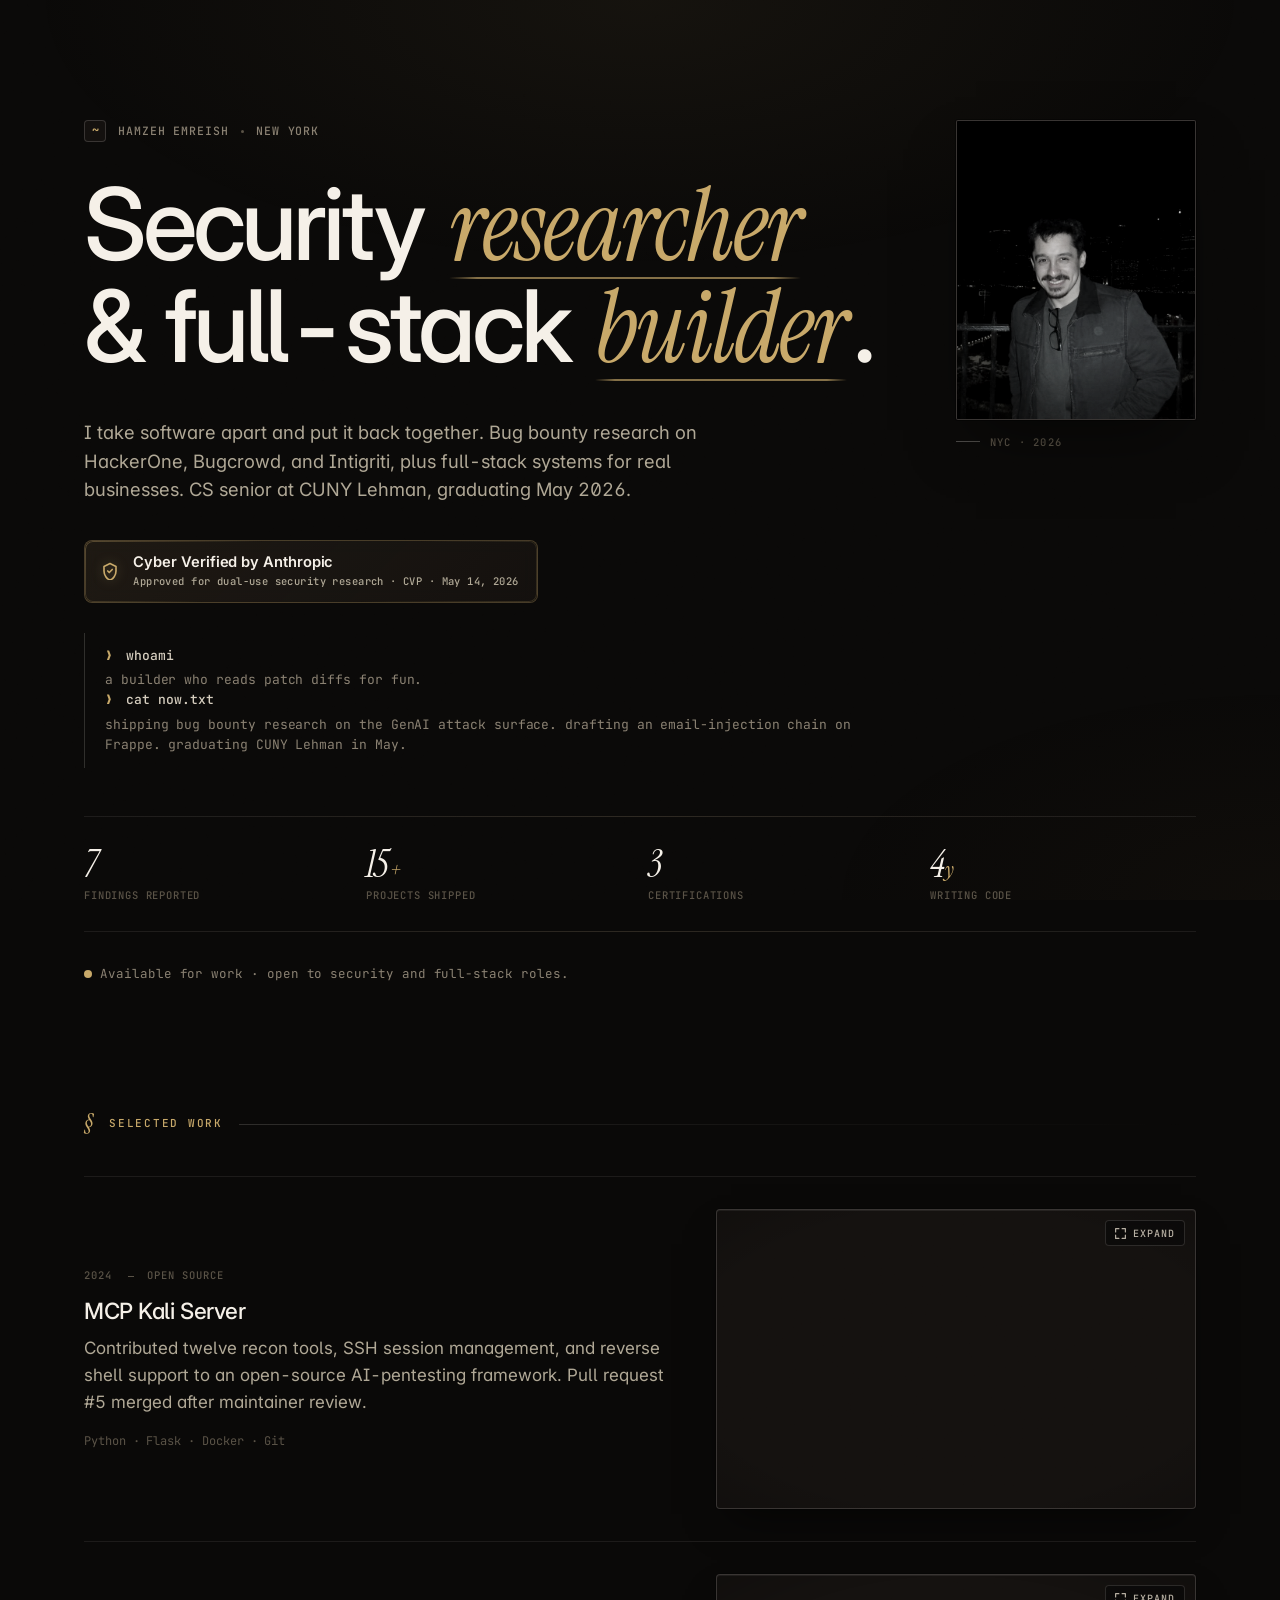
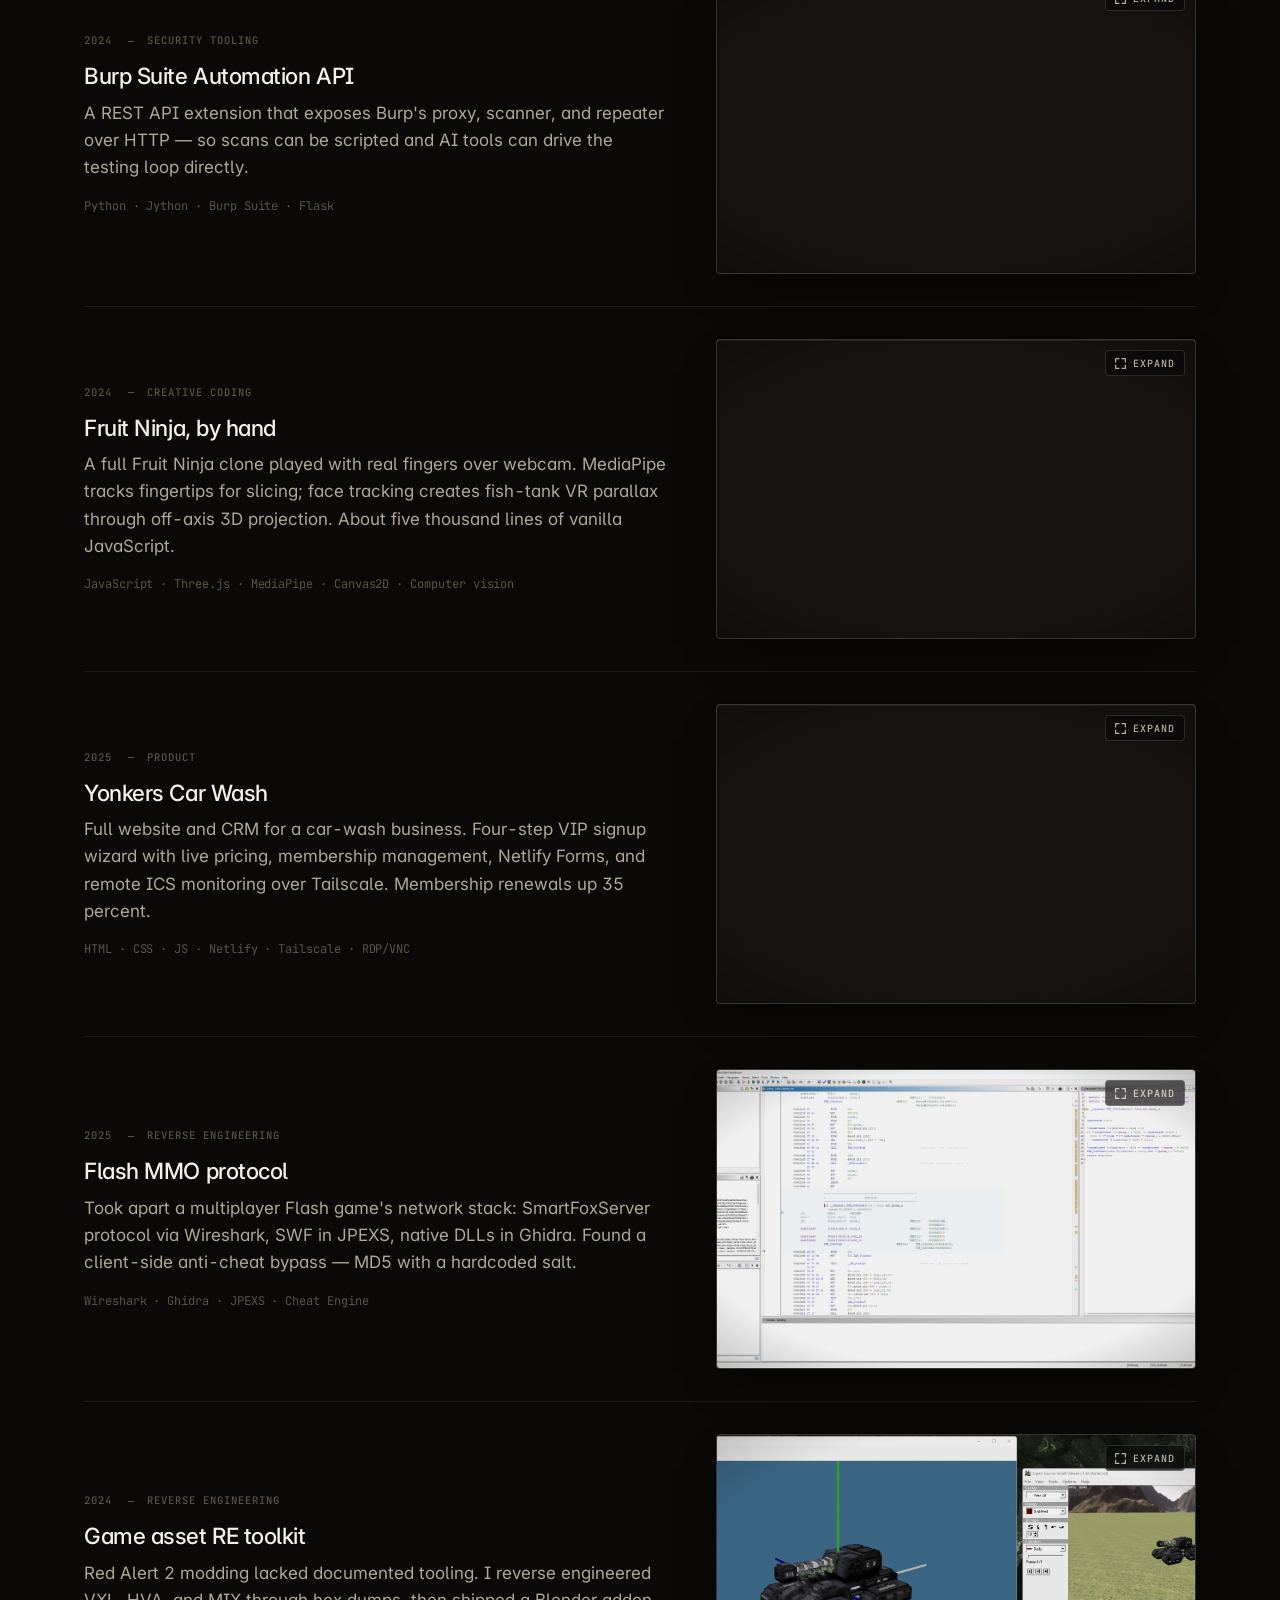
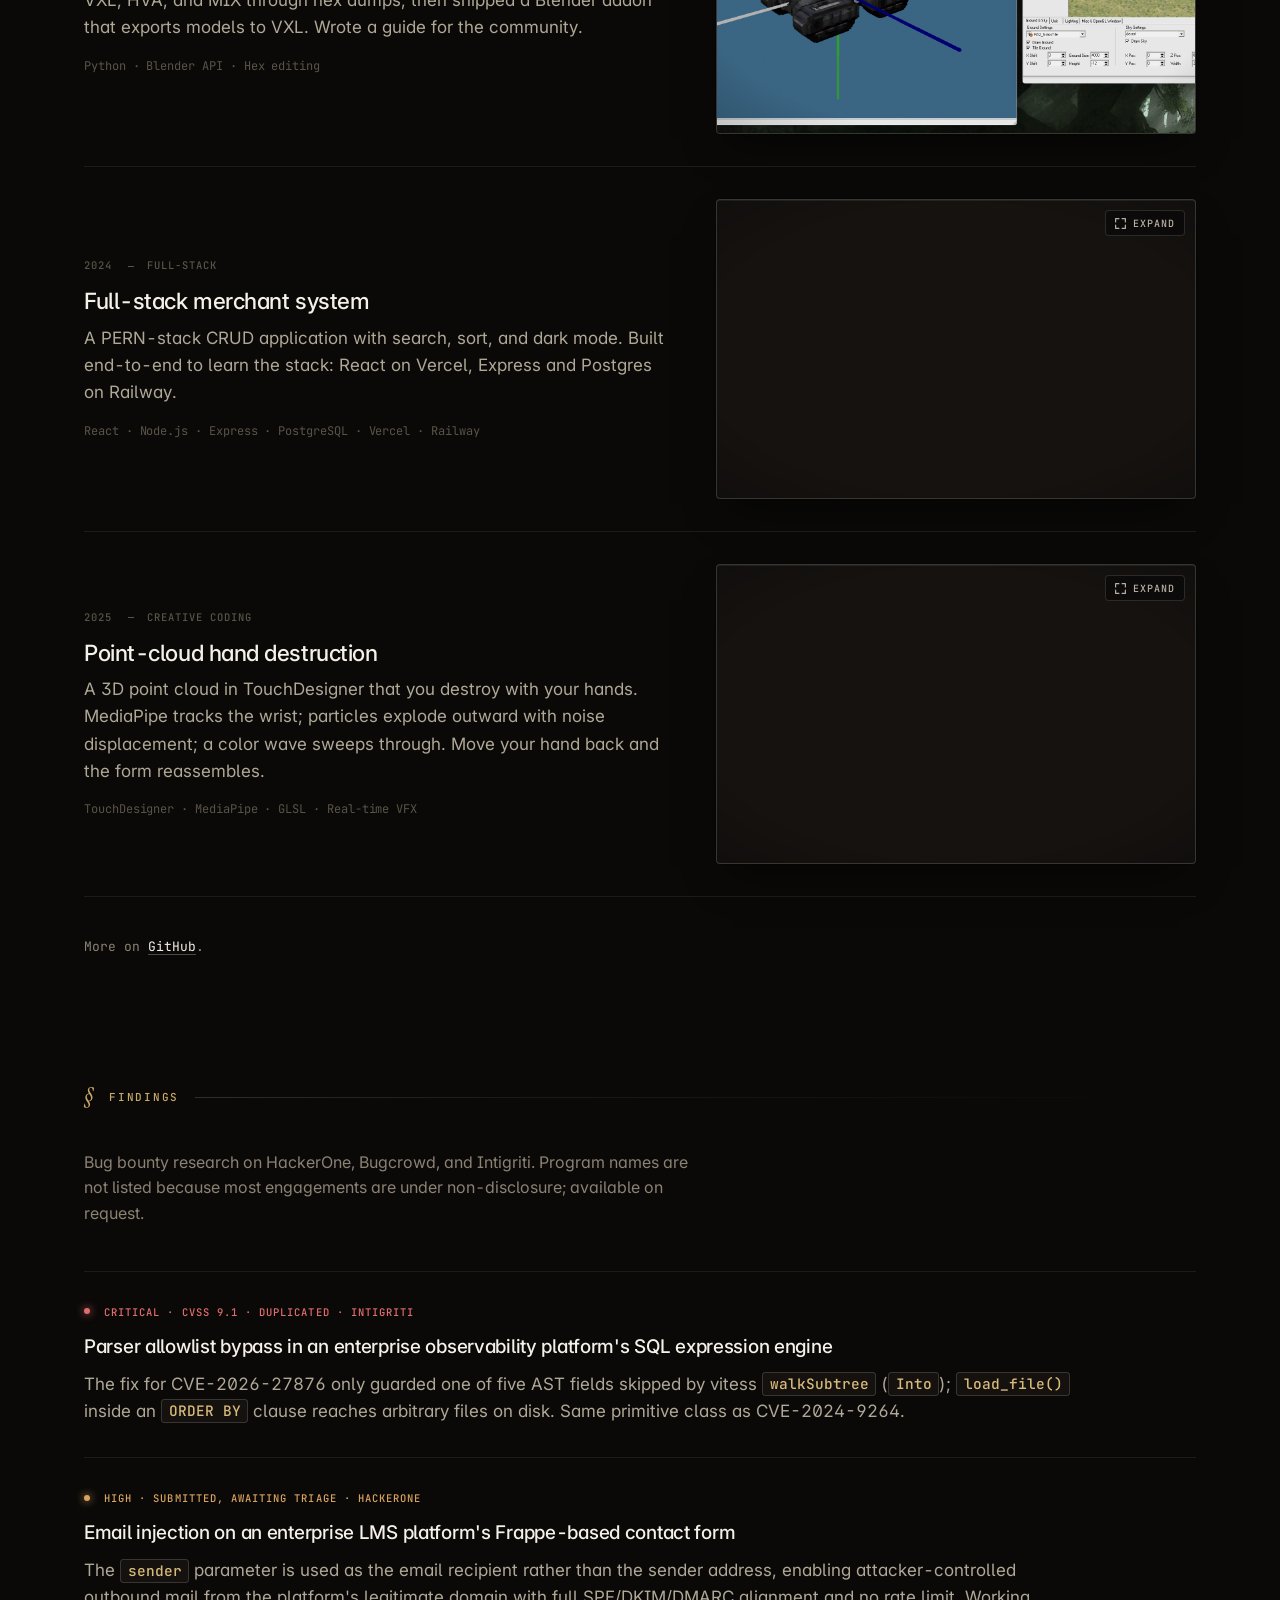
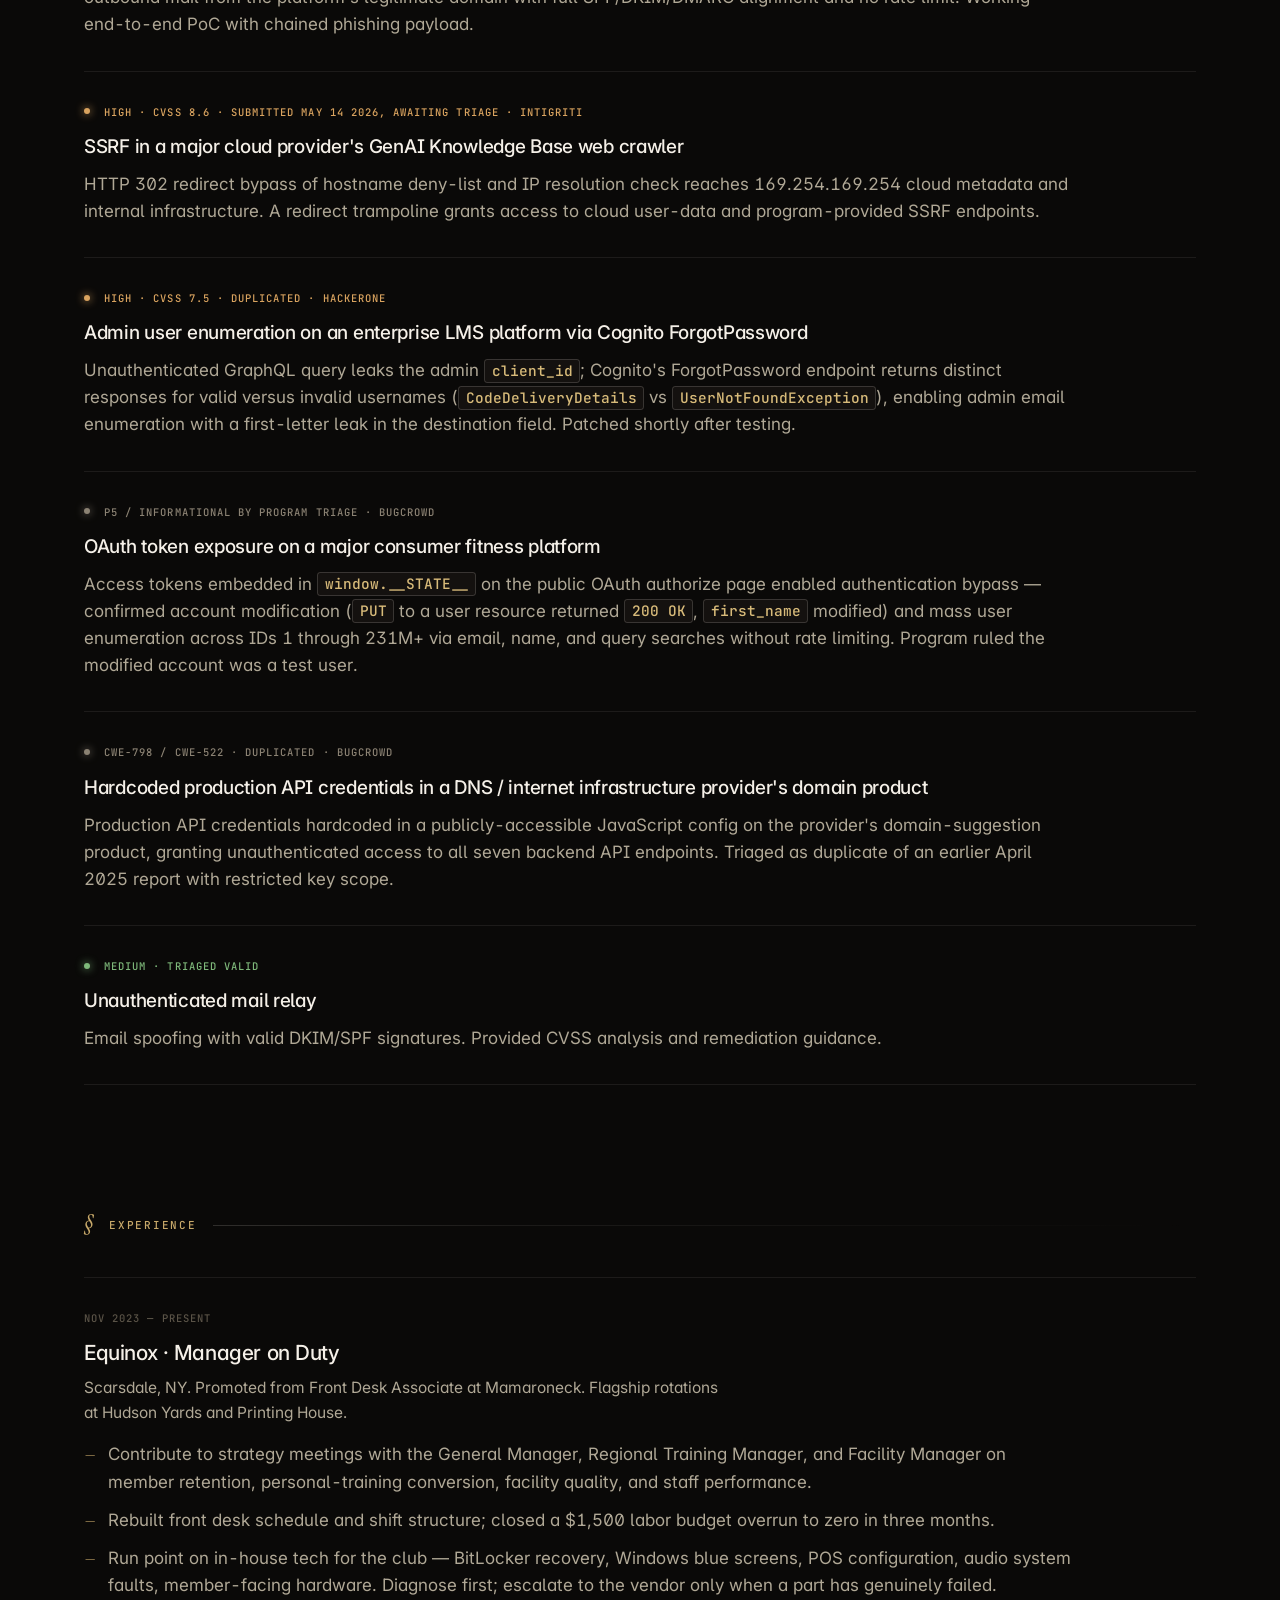
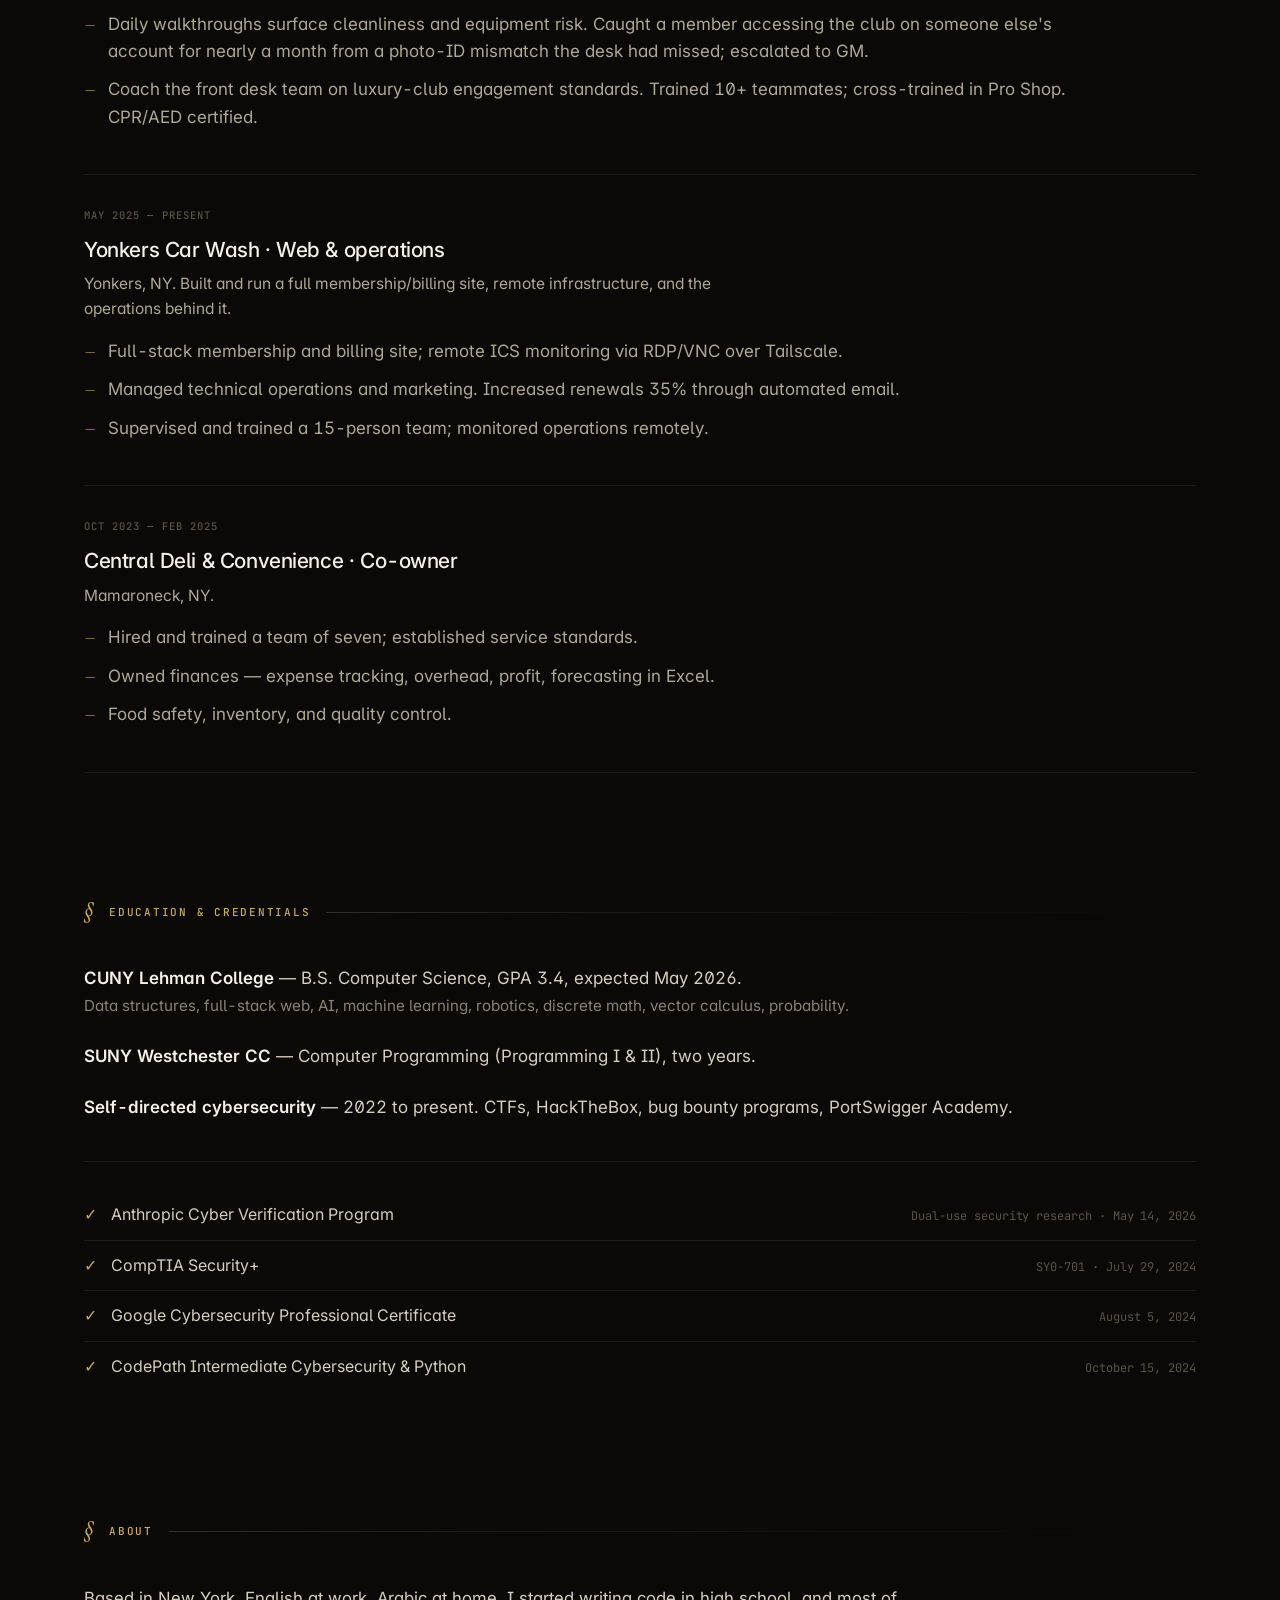
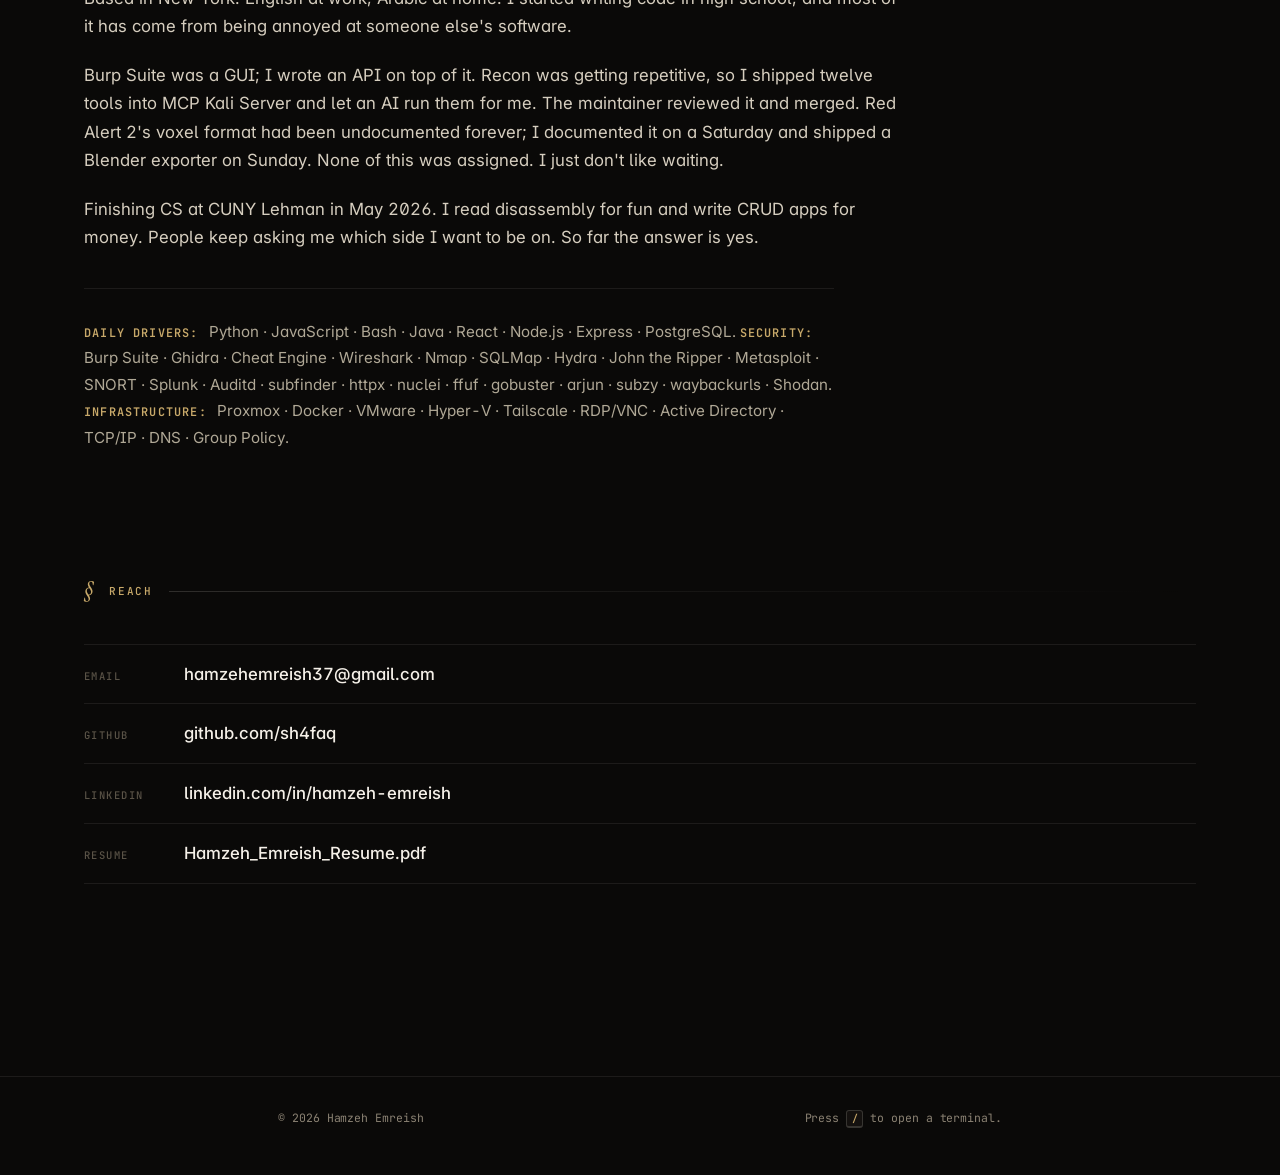
==== commit 4767ad8c: "Widen all sections, polish hero, add Anthropic CVP credential - Widen sections from 780px max to 124" ====
--- a/index.html
+++ b/index.html
@@ -30,8 +30,6 @@
             <span class="eyebrow-text">Hamzeh Emreish</span>
             <span class="eyebrow-dot"></span>
             <span class="eyebrow-text">New York</span>
-            <span class="eyebrow-dot"></span>
-            <span class="eyebrow-text">v4.0</span>
           </div>
 
           <h1 class="hero-title">
@@ -42,6 +40,19 @@
           <p class="hero-pitch">
             I take software apart and put it back together. Bug bounty research on HackerOne, Bugcrowd, and Intigriti, plus full-stack systems for real businesses. CS senior at CUNY Lehman, graduating May 2026.
           </p>
+
+          <aside class="hero-verified" aria-label="Anthropic Cyber Verification Program — verified credential">
+            <span class="verified-icon" aria-hidden="true">
+              <svg viewBox="0 0 24 24" width="18" height="18" fill="none" stroke="currentColor" stroke-width="2.2" stroke-linecap="round" stroke-linejoin="round">
+                <path d="M12 2 4 6v6c0 5.55 3.84 10.74 8 12 4.16-1.26 8-6.45 8-12V6l-8-4z"/>
+                <path d="m9 12 2 2 4-4"/>
+              </svg>
+            </span>
+            <div class="verified-body">
+              <span class="verified-title">Cyber Verified by Anthropic</span>
+              <span class="verified-sub">Approved for dual-use security research &middot; CVP &middot; May 14, 2026</span>
+            </div>
+          </aside>
 
           <div class="hero-terminal" aria-label="Terminal-style profile note">
             <p class="prompt-line"><span class="prompt-arrow">❯</span> <span class="prompt-cmd">whoami</span></p>
@@ -455,6 +466,7 @@
       </ul>
 
       <ul class="credentials-list">
+        <li><span class="check">✓</span> Anthropic Cyber Verification Program <span class="cred-meta">Dual-use security research · May 14, 2026</span></li>
         <li><span class="check">✓</span> CompTIA Security+ <span class="cred-meta">SY0-701 · July 29, 2024</span></li>
         <li><span class="check">✓</span> Google Cybersecurity Professional Certificate <span class="cred-meta">August 5, 2024</span></li>
         <li><span class="check">✓</span> CodePath Intermediate Cybersecurity &amp; Python <span class="cred-meta">October 15, 2024</span></li>
--- a/styles.css
+++ b/styles.css
@@ -135,10 +135,11 @@
   }
 }
 
-/* Hero gets the full container width; sections below stay
-   contained for prose readability. */
+/* All sections (including hero) use the wider container.
+   Prose blocks inside specific sections (About) self-cap with max-width
+   on their inner elements for readability. */
 .section {
-  max-width: var(--col);
+  max-width: var(--col-wide);
   margin: var(--rhythm) auto 0;
 }
 
@@ -374,6 +375,93 @@
   }
 }
 
+/* Hero verified credential — Anthropic CVP approval. Sits between
+   pitch and terminal, refined credential card with champagne accent. */
+.hero-verified {
+  display: inline-flex;
+  align-items: center;
+  gap: 0.9rem;
+  margin-bottom: 1.85rem;
+  padding: 0.85rem 1.15rem 0.85rem 1rem;
+  border: 1px solid rgba(200, 169, 106, 0.28);
+  border-radius: 8px;
+  background:
+    linear-gradient(
+      135deg,
+      rgba(200, 169, 106, 0.08),
+      rgba(200, 169, 106, 0.02)
+    ),
+    rgba(20, 17, 15, 0.6);
+  position: relative;
+  overflow: hidden;
+  backdrop-filter: blur(8px);
+  -webkit-backdrop-filter: blur(8px);
+  transition: border-color 0.3s ease, transform 0.3s ease;
+}
+
+.hero-verified::before {
+  content: '';
+  position: absolute;
+  inset: 0;
+  border-radius: 8px;
+  padding: 1px;
+  background: linear-gradient(
+    135deg,
+    rgba(200, 169, 106, 0.5) 0%,
+    rgba(200, 169, 106, 0) 35%,
+    rgba(200, 169, 106, 0) 65%,
+    rgba(200, 169, 106, 0.3) 100%
+  );
+  -webkit-mask:
+    linear-gradient(#000 0 0) content-box,
+    linear-gradient(#000 0 0);
+  -webkit-mask-composite: xor;
+          mask-composite: exclude;
+  pointer-events: none;
+  opacity: 0.7;
+}
+
+.hero-verified:hover {
+  border-color: rgba(200, 169, 106, 0.45);
+}
+
+.verified-icon {
+  display: inline-flex;
+  color: var(--accent);
+  flex-shrink: 0;
+  filter: drop-shadow(0 0 6px rgba(200, 169, 106, 0.35));
+}
+
+.verified-body {
+  display: flex;
+  flex-direction: column;
+  gap: 0.18rem;
+}
+
+.verified-title {
+  font-family: var(--font-sans);
+  font-size: 0.92rem;
+  font-weight: 600;
+  letter-spacing: -0.005em;
+  color: var(--ink);
+  line-height: 1.2;
+}
+
+.verified-sub {
+  font-family: var(--font-mono);
+  font-size: 10.5px;
+  font-weight: 500;
+  letter-spacing: 0.04em;
+  color: var(--ink-3);
+  line-height: 1.3;
+}
+
+@media (max-width: 480px) {
+  .hero-verified {
+    width: 100%;
+  }
+}
+
 /* Terminal-style detail (hacker touch in hero) */
 .hero-terminal {
   border-left: 1px solid var(--hairline-2);
@@ -607,12 +695,20 @@
 }
 
 /* Work-section entries are 2-column grids: text + framed media.
-   Each is a separate clickable target. */
+   Each is a separate clickable target. With the wider container the
+   media column gets significantly more weight (a real preview, not a thumb). */
 .entries--work .entry {
   display: grid;
-  grid-template-columns: minmax(0, 1fr) 300px;
-  gap: 2rem;
+  grid-template-columns: minmax(0, 1fr) minmax(380px, 480px);
+  gap: 3rem;
   align-items: center;
+}
+
+@media (max-width: 900px) {
+  .entries--work .entry {
+    grid-template-columns: minmax(0, 1fr) 340px;
+    gap: 2rem;
+  }
 }
 
 @media (max-width: 720px) {
@@ -1043,7 +1139,7 @@
 
 .finding-desc {
   color: var(--ink-3);
-  max-width: 68ch;
+  max-width: 90ch;
   line-height: 1.6;
 }
 
@@ -1074,7 +1170,7 @@
   margin-bottom: 0.7rem;
   color: var(--ink-3);
   line-height: 1.6;
-  max-width: 66ch;
+  max-width: 90ch;
 }
 
 .experience-points li::before {
@@ -1098,7 +1194,7 @@
   margin-bottom: 1.5rem;
   color: var(--ink-2);
   line-height: 1.6;
-  max-width: 70ch;
+  max-width: 90ch;
 }
 
 .education-list strong {
@@ -1161,7 +1257,7 @@
 .about-body p {
   margin-bottom: 1.25rem;
   color: var(--ink-2);
-  max-width: 68ch;
+  max-width: 75ch;
   line-height: 1.7;
   font-size: 1.05rem;
 }
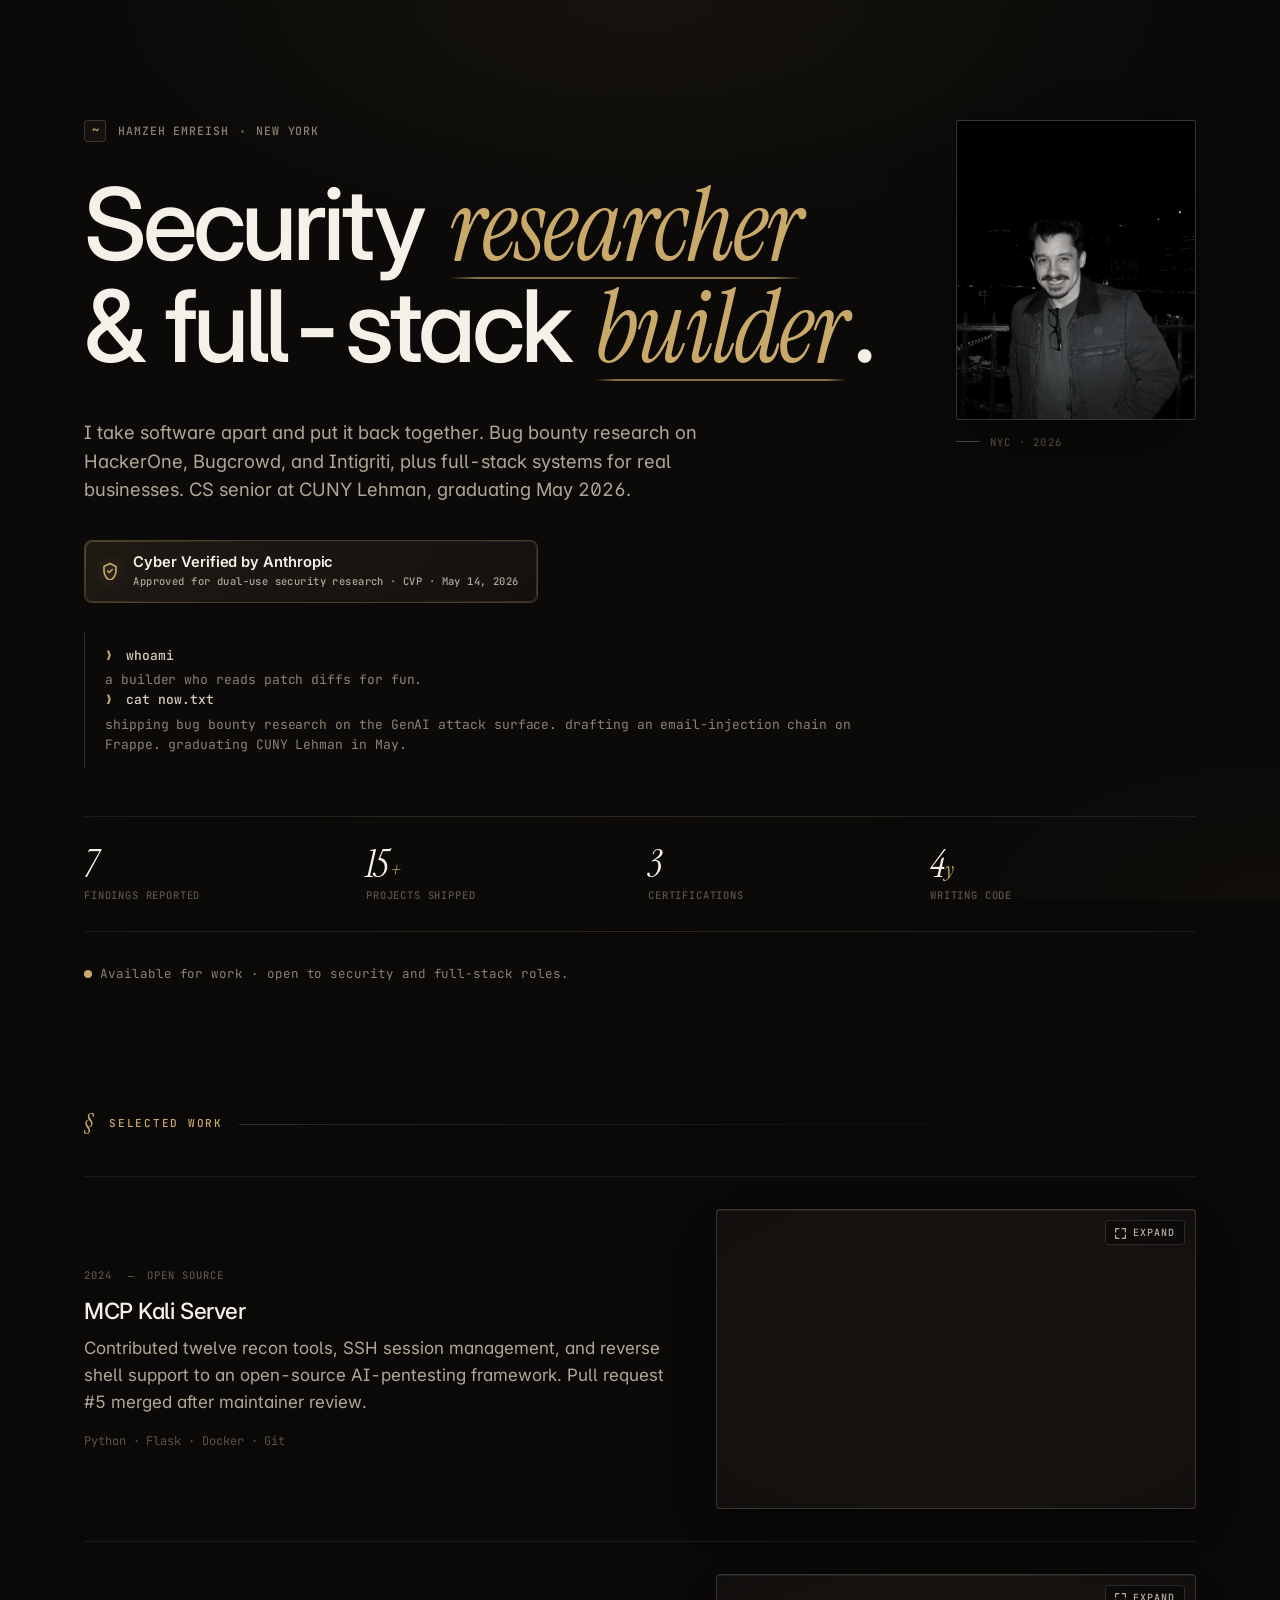
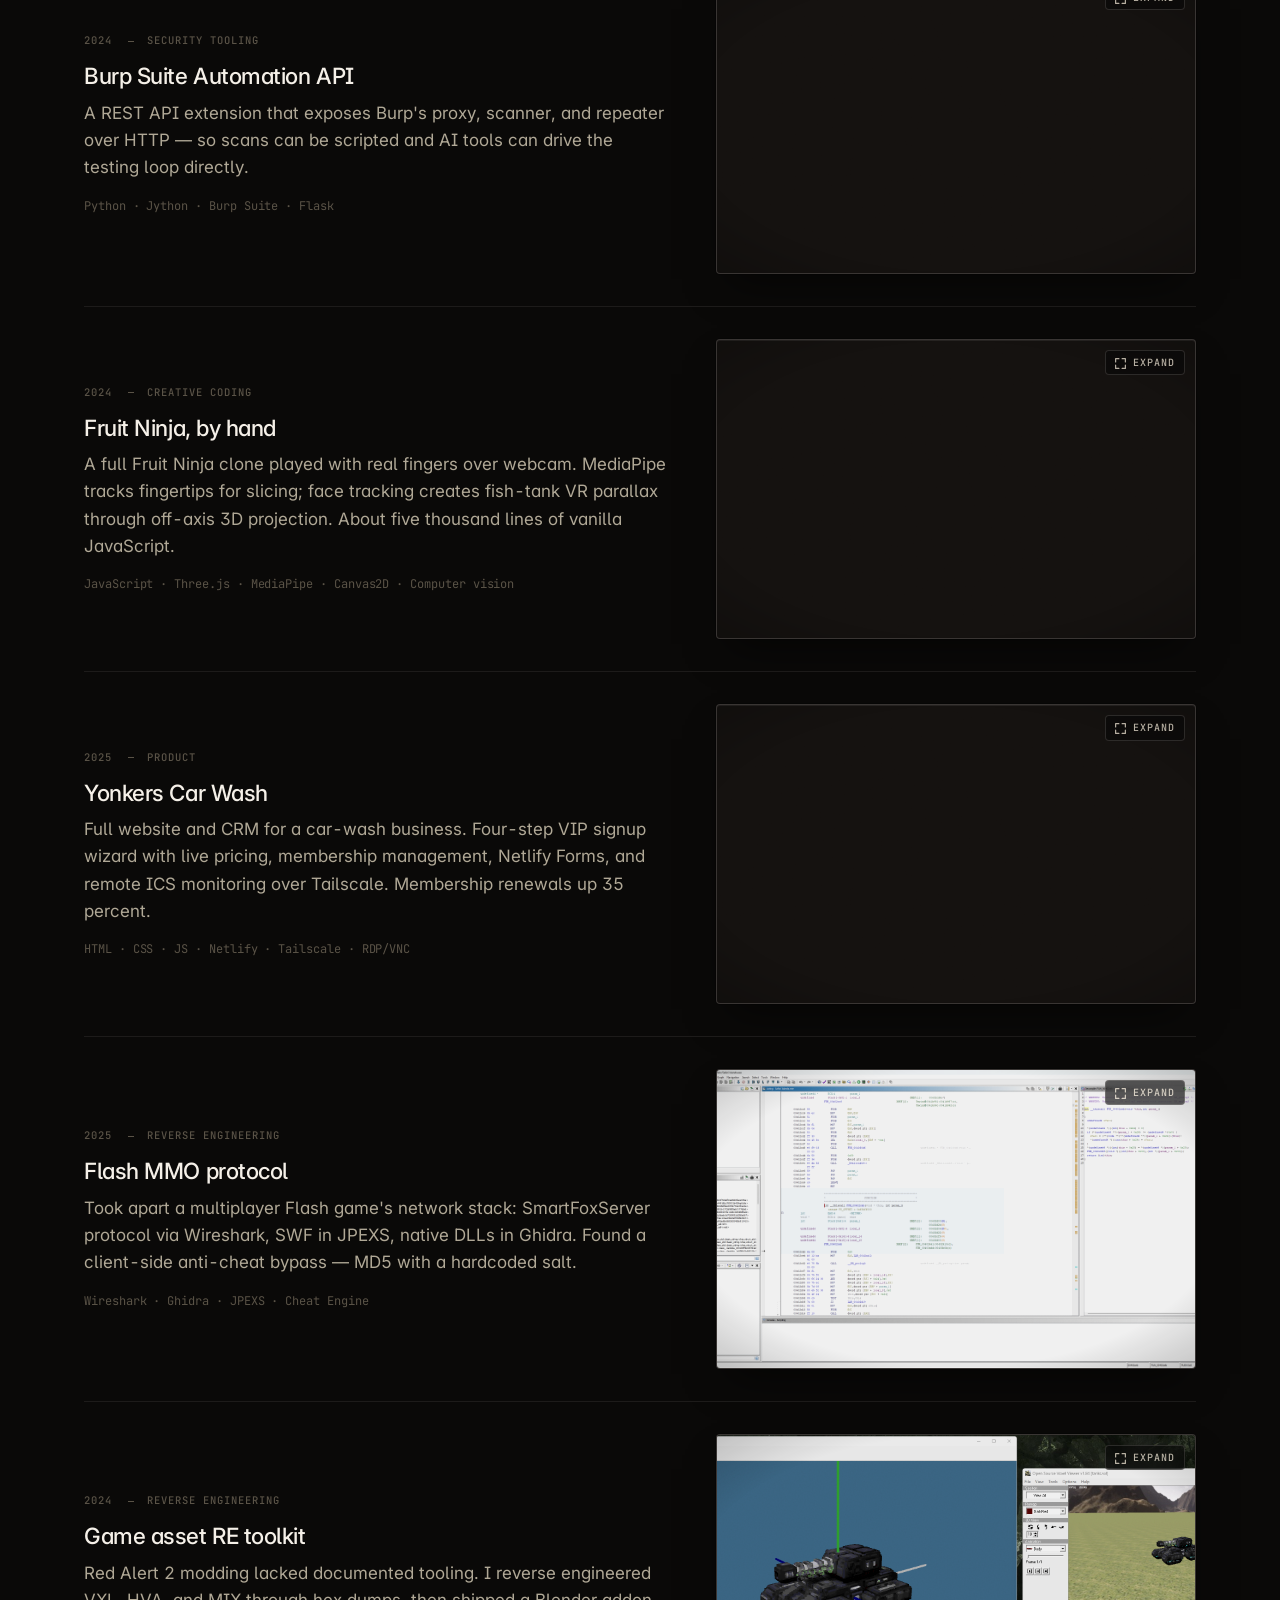
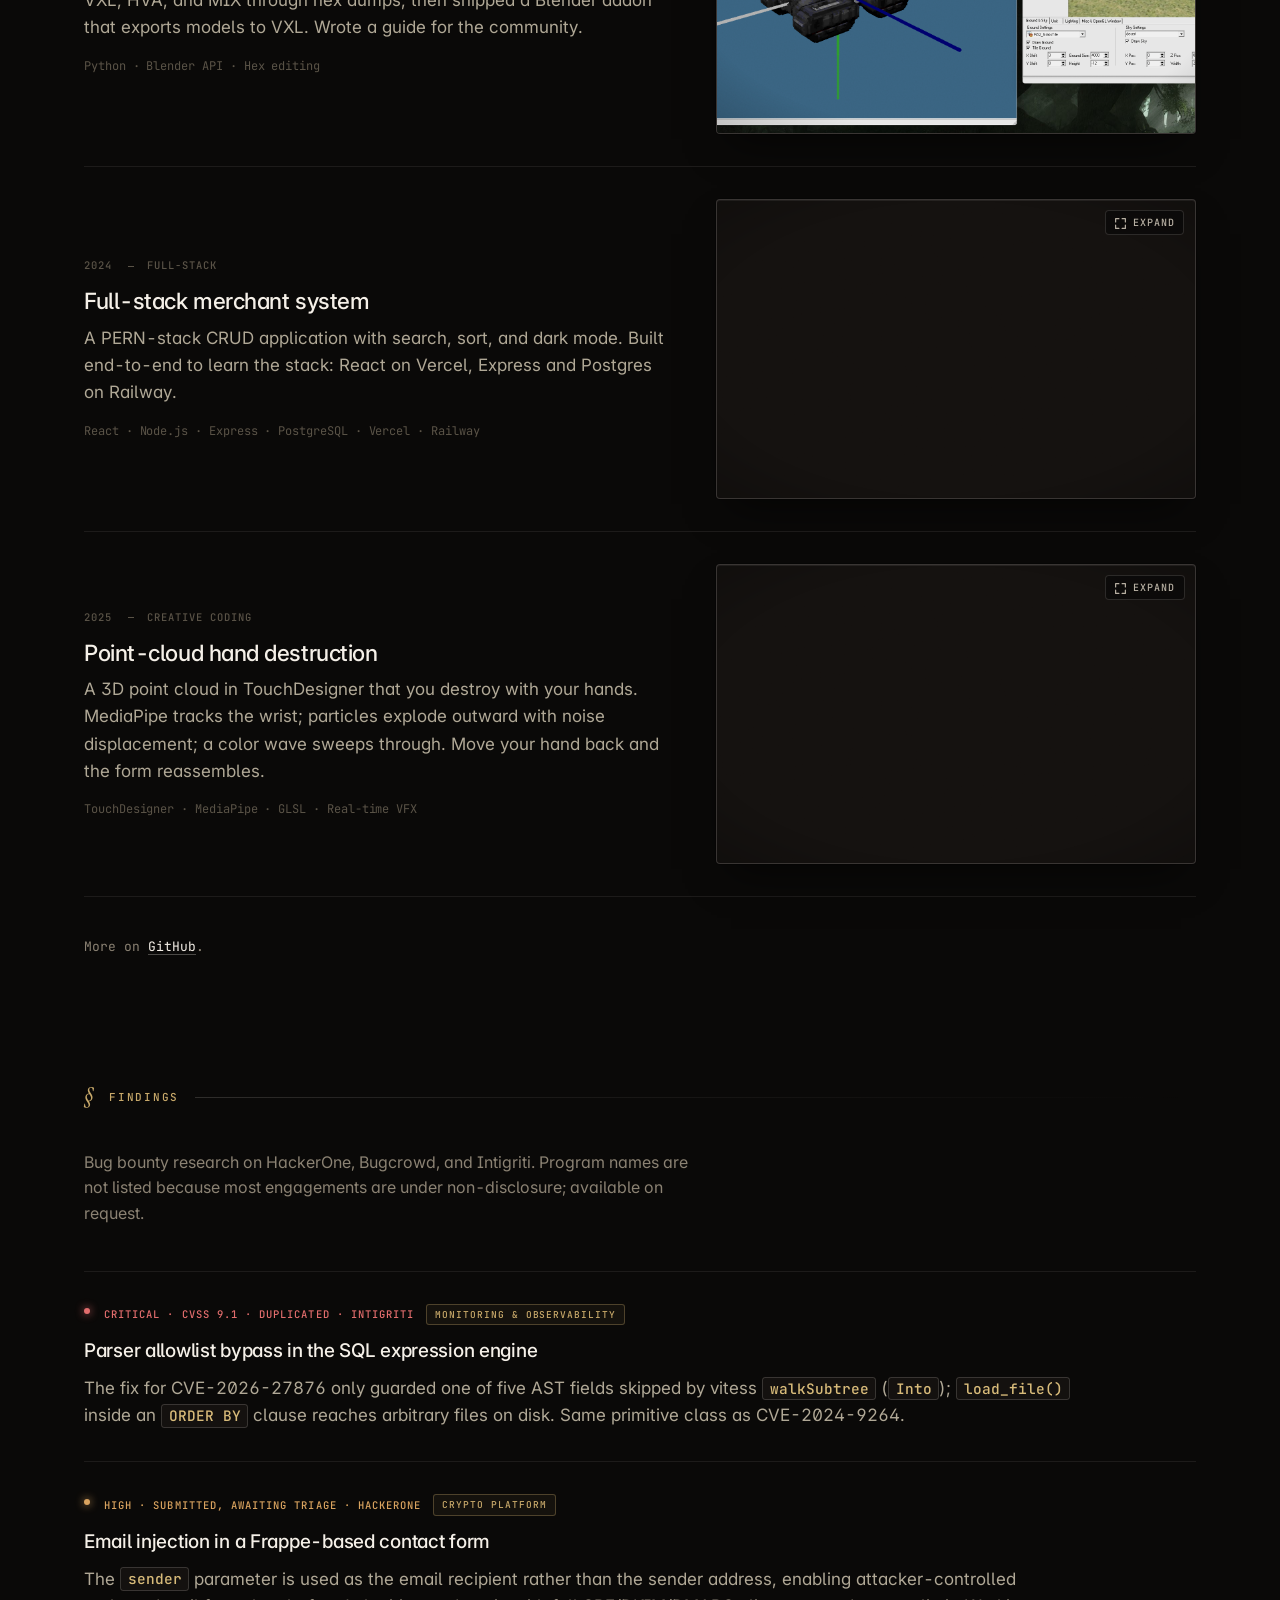
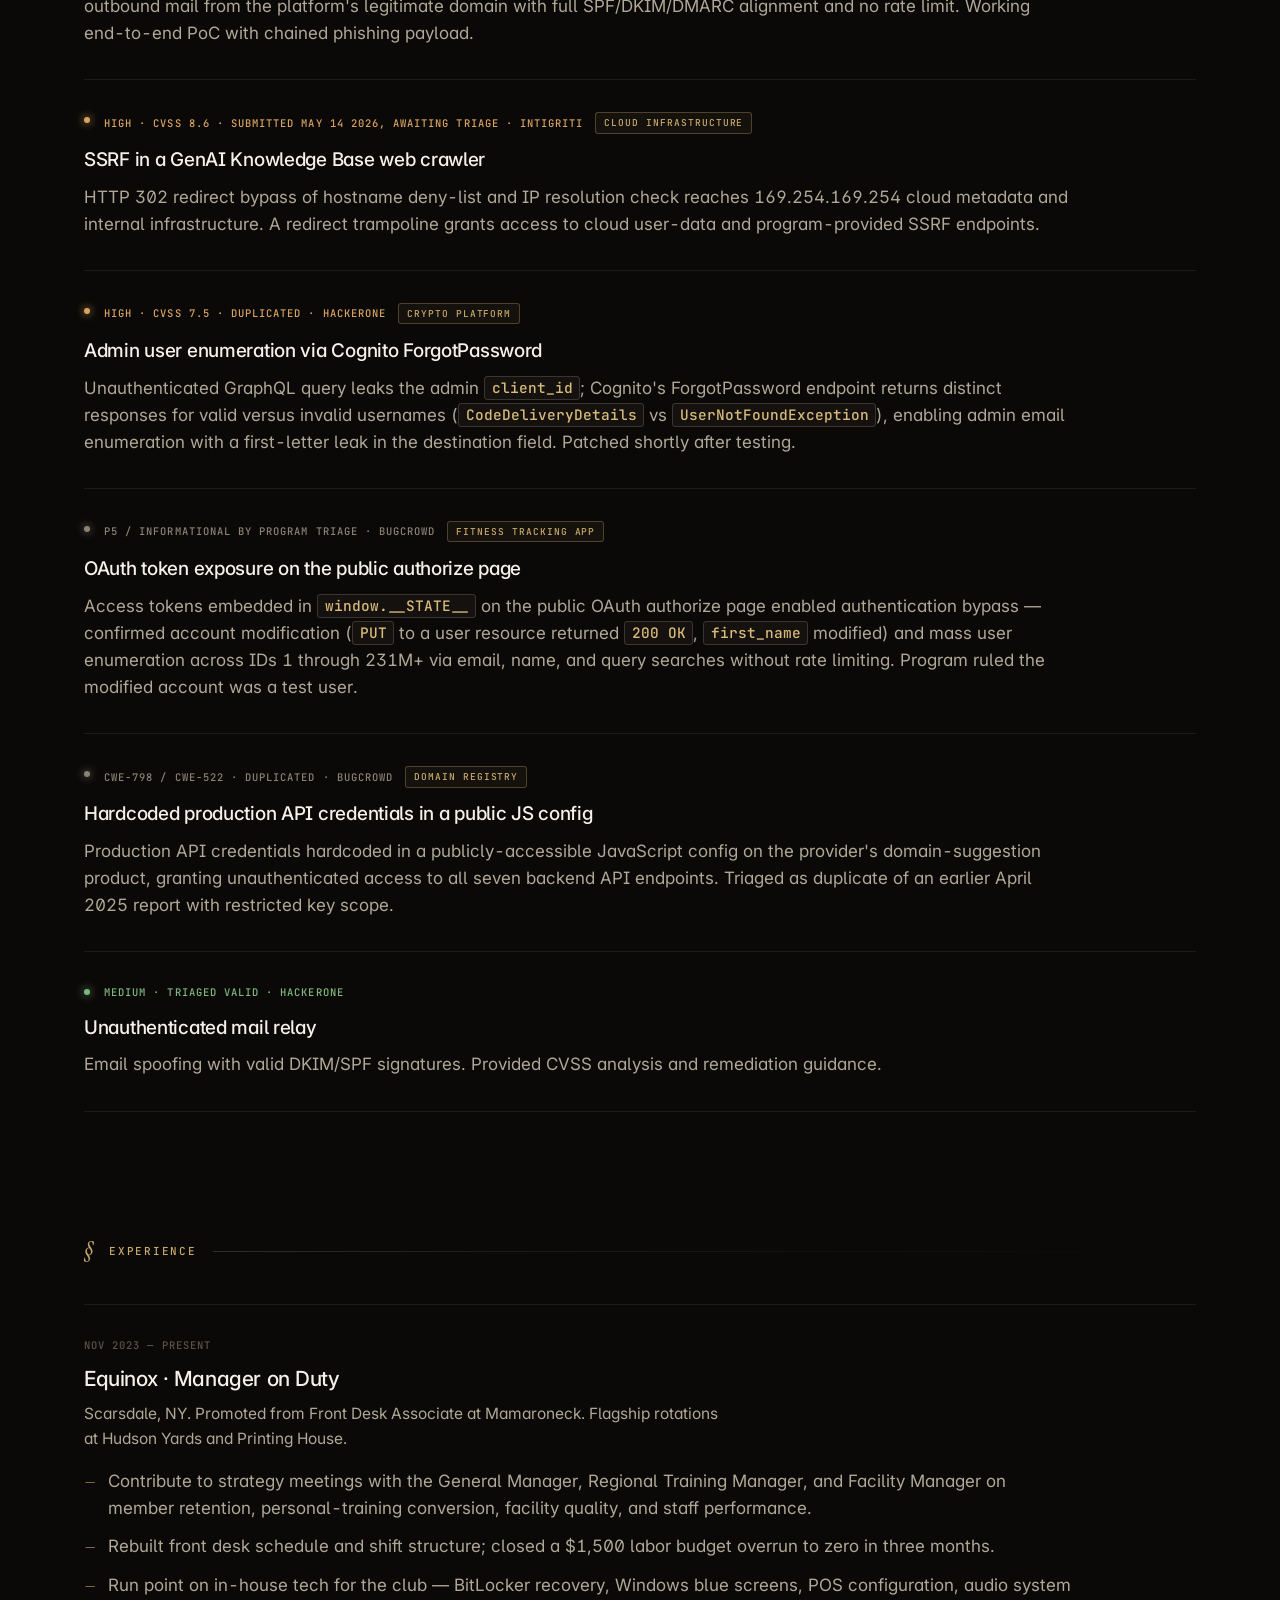
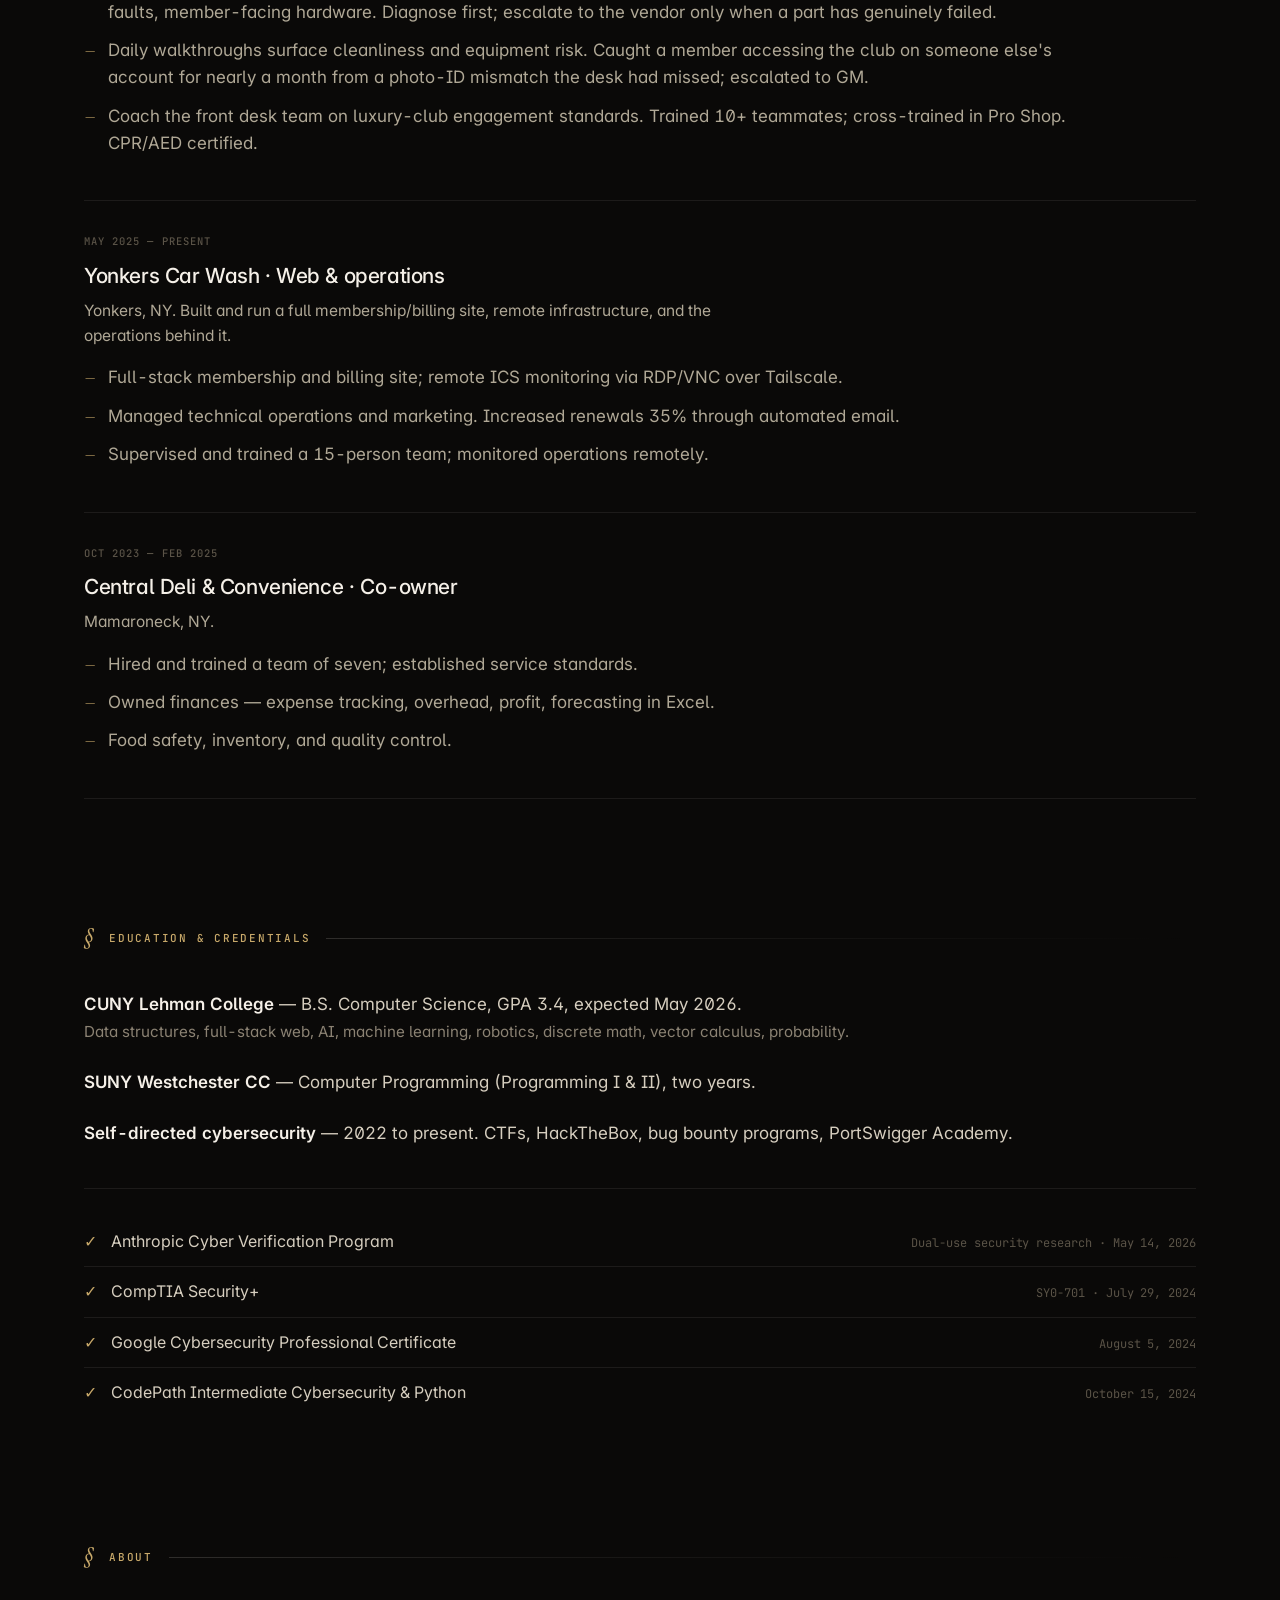
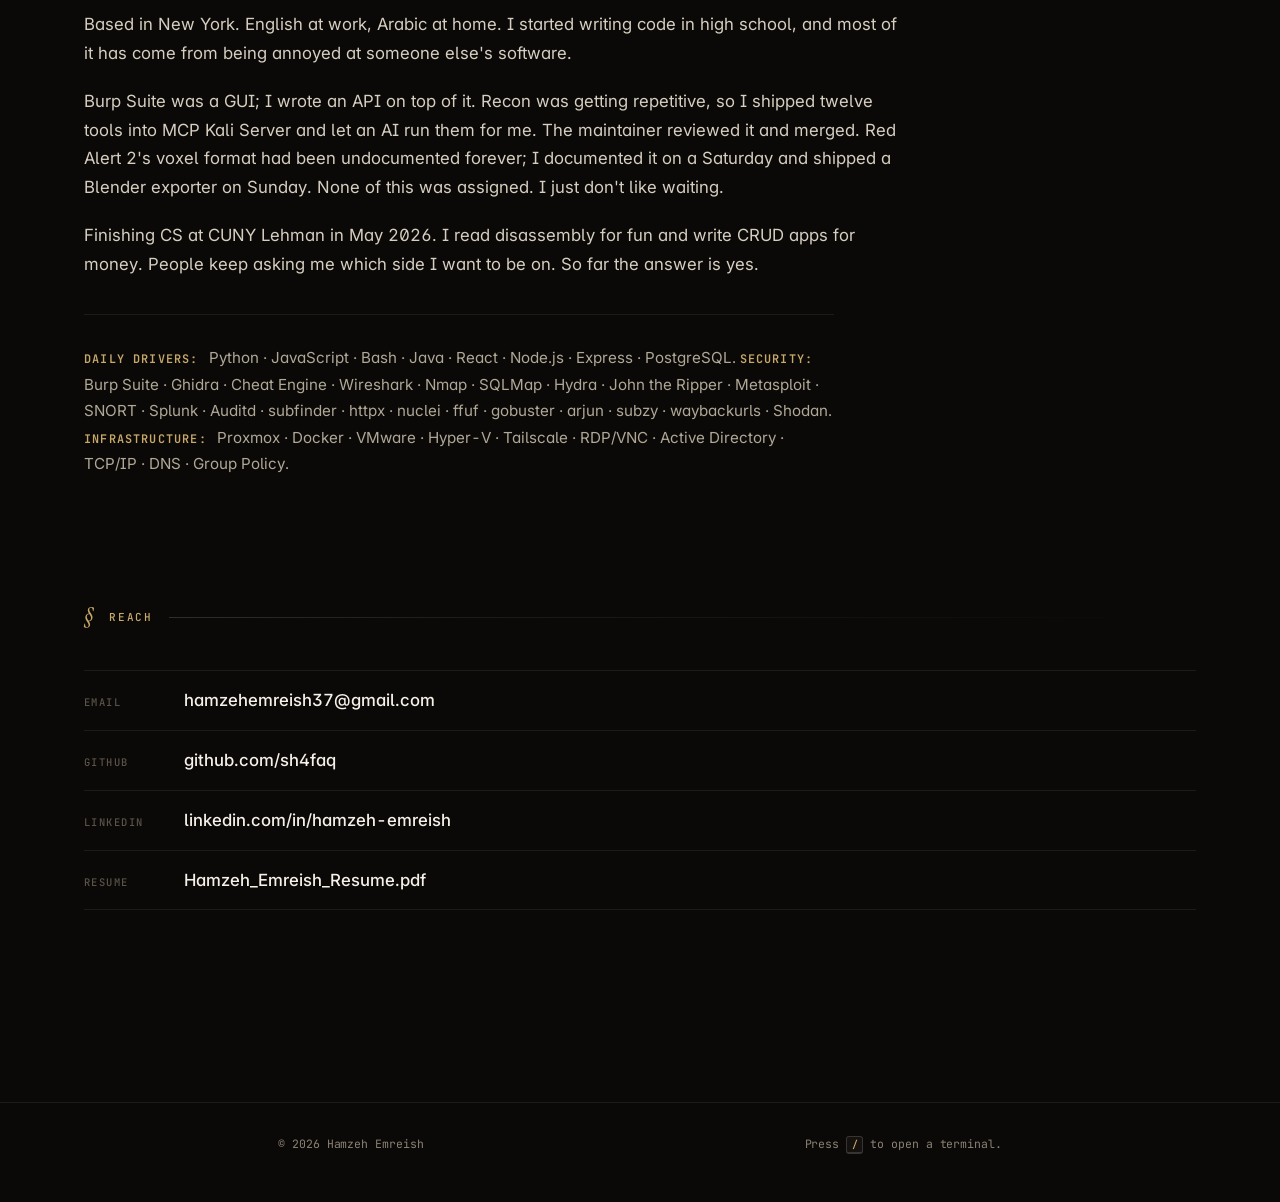
==== commit 500e92fa: "Add company-type chips to findings + refresh resume PDF Site: each finding now shows a short 2-3 wor" ====
--- a/index.html
+++ b/index.html
@@ -354,43 +354,63 @@
       <ol class="entries">
 
         <li class="entry finding">
-          <p class="finding-severity">Critical · CVSS 9.1 · duplicated · Intigriti</p>
-          <h3 class="finding-title">Parser allowlist bypass in an enterprise observability platform's SQL expression engine</h3>
+          <p class="finding-severity">
+            <span>Critical · CVSS 9.1 · duplicated · Intigriti</span>
+            <span class="finding-type">Monitoring &amp; observability</span>
+          </p>
+          <h3 class="finding-title">Parser allowlist bypass in the SQL expression engine</h3>
           <p class="finding-desc">The fix for CVE-2026-27876 only guarded one of five AST fields skipped by vitess <code>walkSubtree</code> (<code>Into</code>); <code>load_file()</code> inside an <code>ORDER BY</code> clause reaches arbitrary files on disk. Same primitive class as CVE-2024-9264.</p>
         </li>
 
         <li class="entry finding">
-          <p class="finding-severity">High · submitted, awaiting triage · HackerOne</p>
-          <h3 class="finding-title">Email injection on an enterprise LMS platform's Frappe-based contact form</h3>
+          <p class="finding-severity">
+            <span>High · submitted, awaiting triage · HackerOne</span>
+            <span class="finding-type">Crypto platform</span>
+          </p>
+          <h3 class="finding-title">Email injection in a Frappe-based contact form</h3>
           <p class="finding-desc">The <code>sender</code> parameter is used as the email recipient rather than the sender address, enabling attacker-controlled outbound mail from the platform's legitimate domain with full SPF/DKIM/DMARC alignment and no rate limit. Working end-to-end PoC with chained phishing payload.</p>
         </li>
 
         <li class="entry finding">
-          <p class="finding-severity">High · CVSS 8.6 · submitted May 14 2026, awaiting triage · Intigriti</p>
-          <h3 class="finding-title">SSRF in a major cloud provider's GenAI Knowledge Base web crawler</h3>
+          <p class="finding-severity">
+            <span>High · CVSS 8.6 · submitted May 14 2026, awaiting triage · Intigriti</span>
+            <span class="finding-type">Cloud infrastructure</span>
+          </p>
+          <h3 class="finding-title">SSRF in a GenAI Knowledge Base web crawler</h3>
           <p class="finding-desc">HTTP 302 redirect bypass of hostname deny-list and IP resolution check reaches 169.254.169.254 cloud metadata and internal infrastructure. A redirect trampoline grants access to cloud user-data and program-provided SSRF endpoints.</p>
         </li>
 
         <li class="entry finding">
-          <p class="finding-severity">High · CVSS 7.5 · duplicated · HackerOne</p>
-          <h3 class="finding-title">Admin user enumeration on an enterprise LMS platform via Cognito ForgotPassword</h3>
+          <p class="finding-severity">
+            <span>High · CVSS 7.5 · duplicated · HackerOne</span>
+            <span class="finding-type">Crypto platform</span>
+          </p>
+          <h3 class="finding-title">Admin user enumeration via Cognito ForgotPassword</h3>
           <p class="finding-desc">Unauthenticated GraphQL query leaks the admin <code>client_id</code>; Cognito's ForgotPassword endpoint returns distinct responses for valid versus invalid usernames (<code>CodeDeliveryDetails</code> vs <code>UserNotFoundException</code>), enabling admin email enumeration with a first-letter leak in the destination field. Patched shortly after testing.</p>
         </li>
 
         <li class="entry finding">
-          <p class="finding-severity">P5 / Informational by program triage · Bugcrowd</p>
-          <h3 class="finding-title">OAuth token exposure on a major consumer fitness platform</h3>
+          <p class="finding-severity">
+            <span>P5 / Informational by program triage · Bugcrowd</span>
+            <span class="finding-type">Fitness tracking app</span>
+          </p>
+          <h3 class="finding-title">OAuth token exposure on the public authorize page</h3>
           <p class="finding-desc">Access tokens embedded in <code>window.__STATE__</code> on the public OAuth authorize page enabled authentication bypass — confirmed account modification (<code>PUT</code> to a user resource returned <code>200 OK</code>, <code>first_name</code> modified) and mass user enumeration across IDs 1 through 231M+ via email, name, and query searches without rate limiting. Program ruled the modified account was a test user.</p>
         </li>
 
         <li class="entry finding">
-          <p class="finding-severity">CWE-798 / CWE-522 · duplicated · Bugcrowd</p>
-          <h3 class="finding-title">Hardcoded production API credentials in a DNS / internet infrastructure provider's domain product</h3>
+          <p class="finding-severity">
+            <span>CWE-798 / CWE-522 · duplicated · Bugcrowd</span>
+            <span class="finding-type">Domain registry</span>
+          </p>
+          <h3 class="finding-title">Hardcoded production API credentials in a public JS config</h3>
           <p class="finding-desc">Production API credentials hardcoded in a publicly-accessible JavaScript config on the provider's domain-suggestion product, granting unauthenticated access to all seven backend API endpoints. Triaged as duplicate of an earlier April 2025 report with restricted key scope.</p>
         </li>
 
         <li class="entry finding">
-          <p class="finding-severity">Medium · triaged valid</p>
+          <p class="finding-severity">
+            <span>Medium · triaged valid · HackerOne</span>
+          </p>
           <h3 class="finding-title">Unauthenticated mail relay</h3>
           <p class="finding-desc">Email spoofing with valid DKIM/SPF signatures. Provided CVSS analysis and remediation guidance.</p>
         </li>
--- a/styles.css
+++ b/styles.css
@@ -1095,6 +1095,10 @@
   text-transform: uppercase;
   letter-spacing: 0.1em;
   margin-bottom: 0.85rem;
+  display: flex;
+  align-items: center;
+  flex-wrap: wrap;
+  gap: 0.5rem 0.75rem;
 }
 
 .finding-severity::before {
@@ -1107,6 +1111,23 @@
   border-radius: 50%;
   background: var(--ink-2);
   box-shadow: 0 0 8px currentColor;
+}
+
+/* Company-type chip: short 2-3 word descriptor of what kind of company
+   this finding was reported on. Sits at the end of the severity row. */
+.finding-type {
+  display: inline-flex;
+  align-items: center;
+  padding: 2px 8px;
+  border: 1px solid rgba(200, 169, 106, 0.32);
+  border-radius: 3px;
+  background: rgba(200, 169, 106, 0.06);
+  color: var(--accent);
+  font-family: var(--font-mono);
+  font-size: 9.5px;
+  font-weight: 500;
+  letter-spacing: 0.1em;
+  text-transform: uppercase;
 }
 
 .finding:nth-of-type(1) .finding-severity { color: var(--sev-critical); }
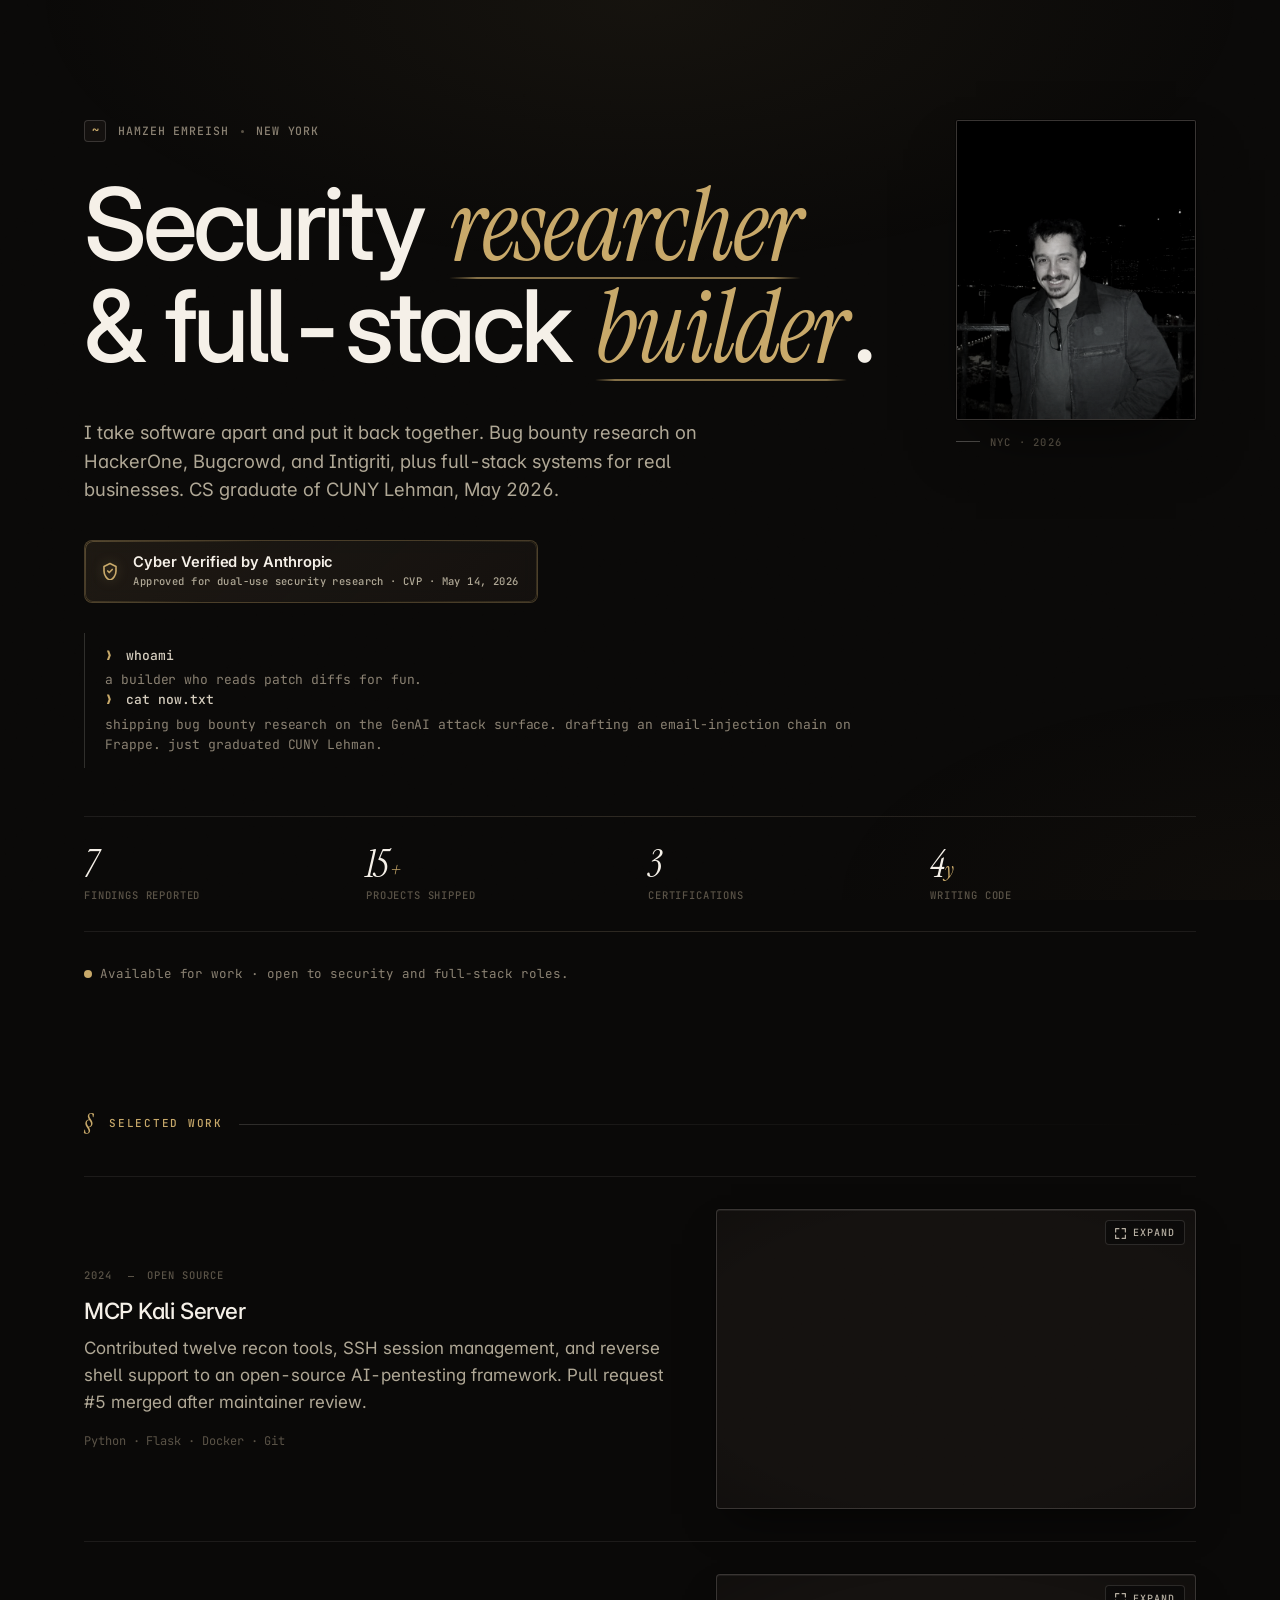
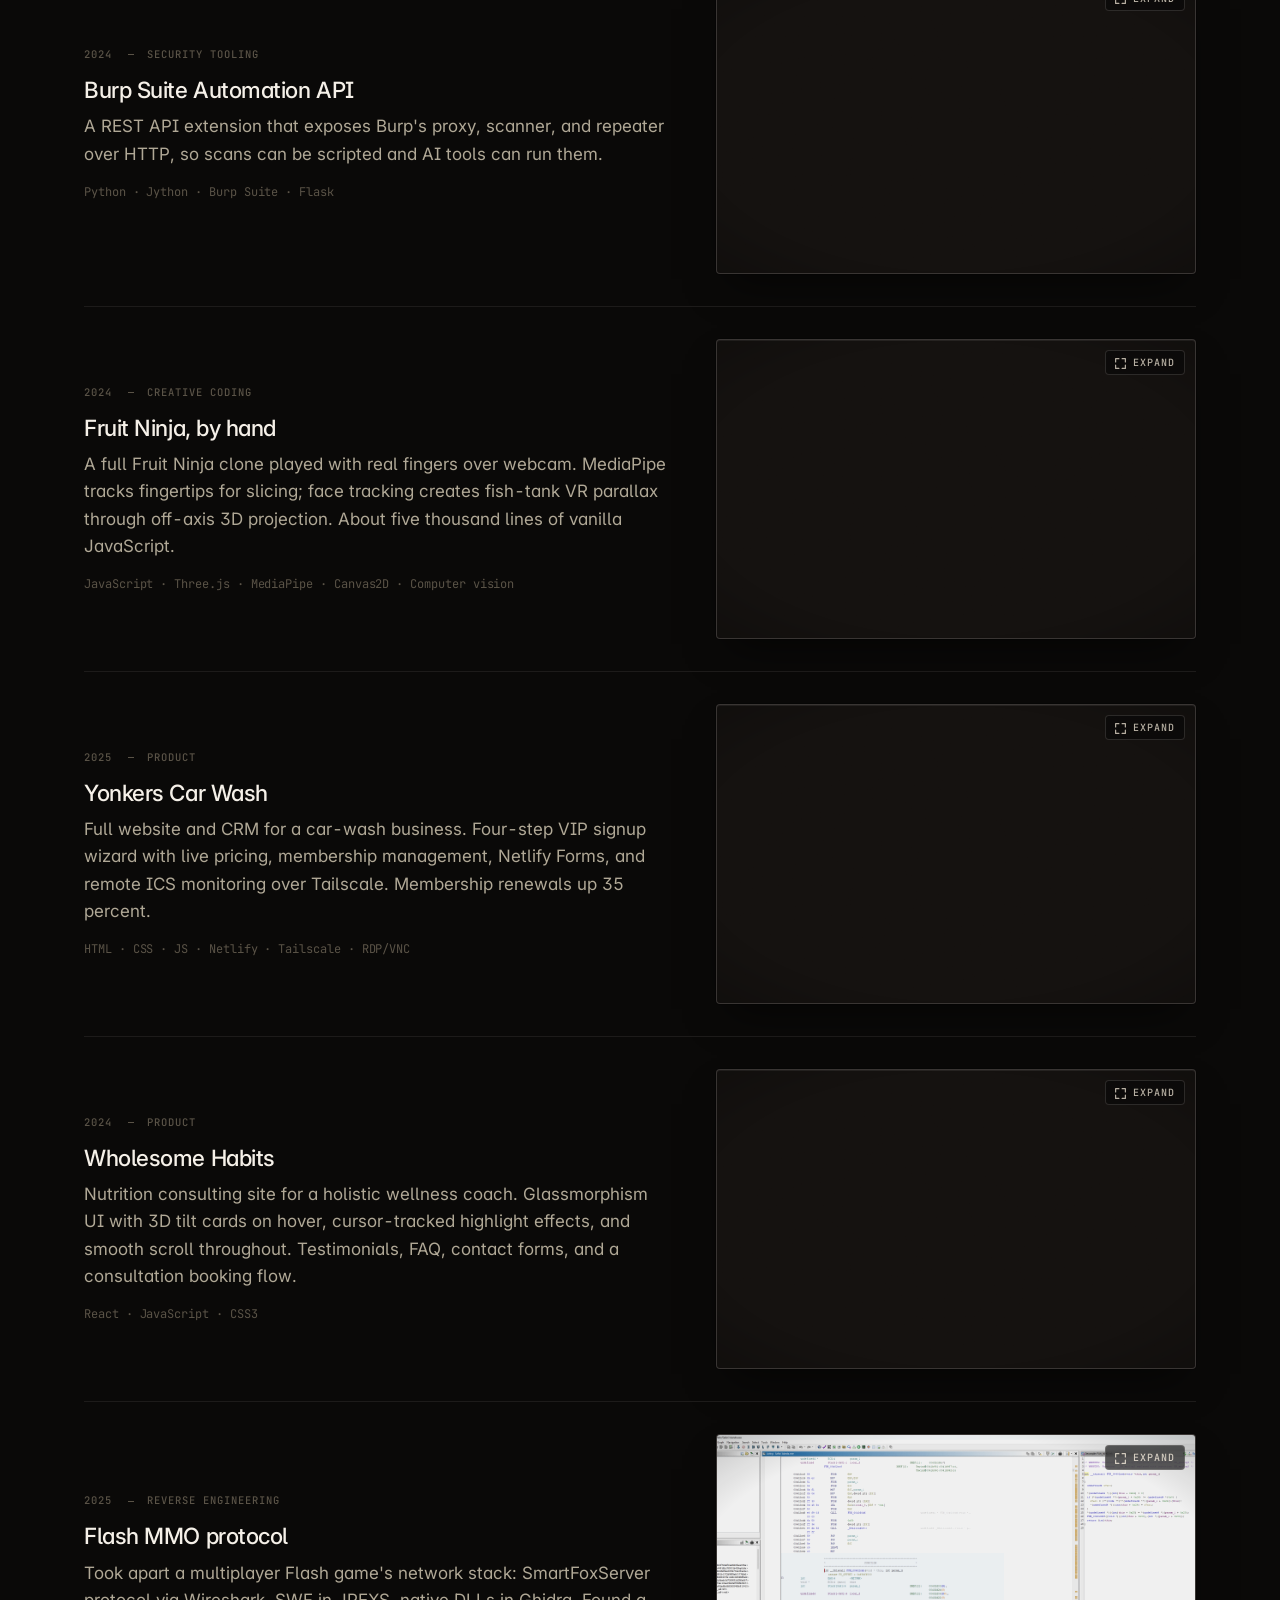
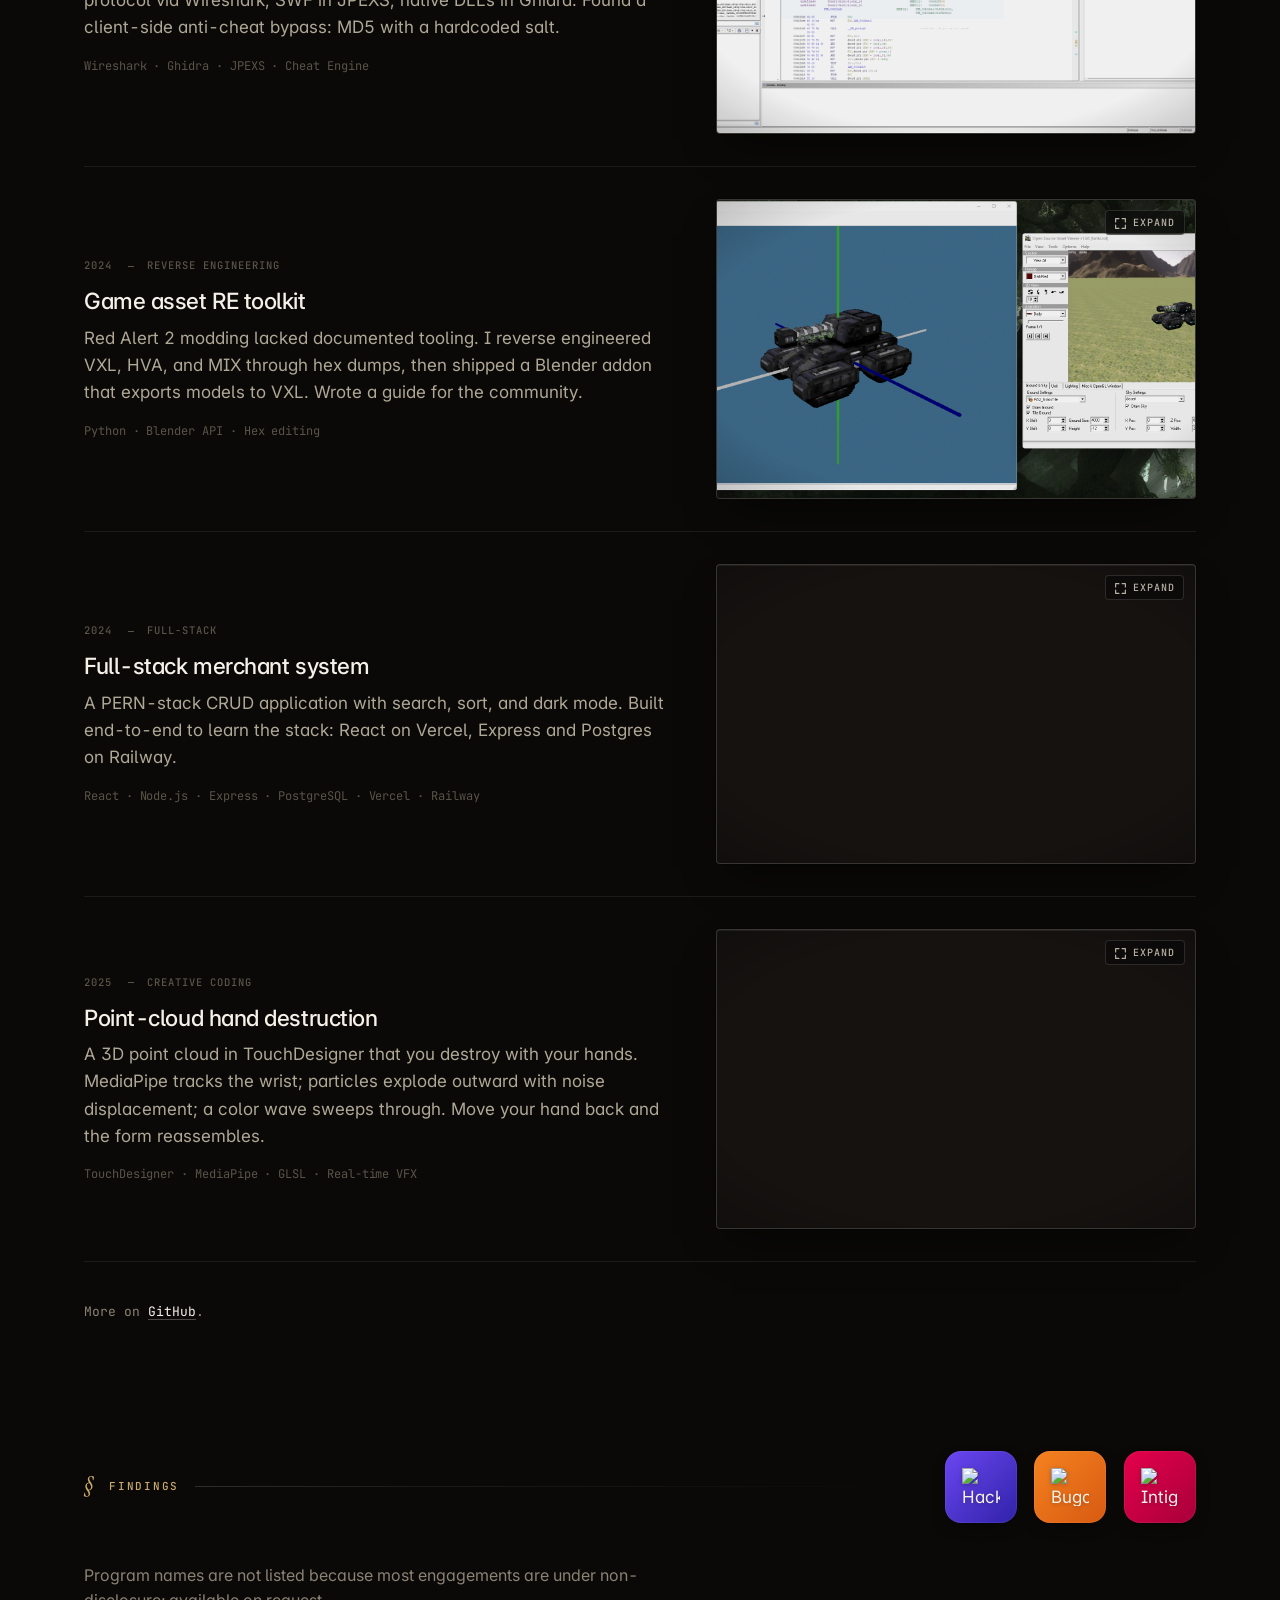
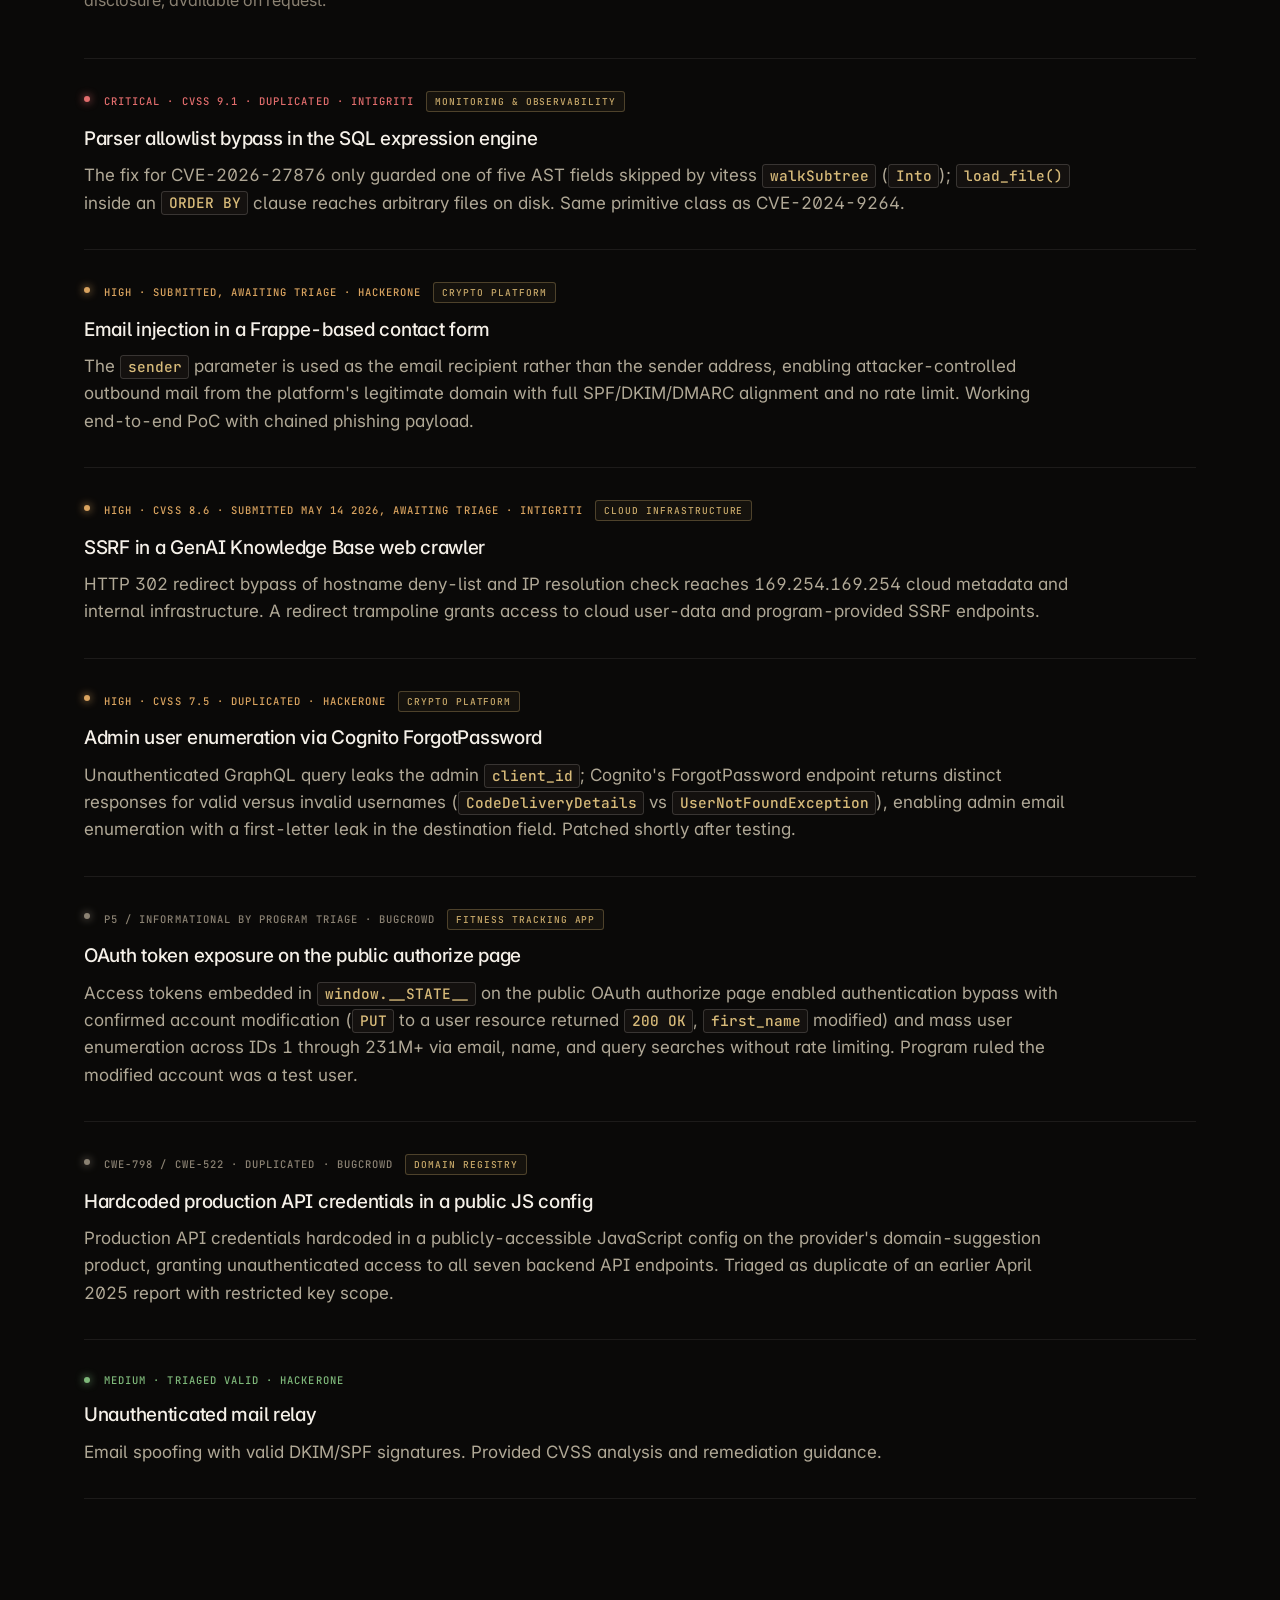
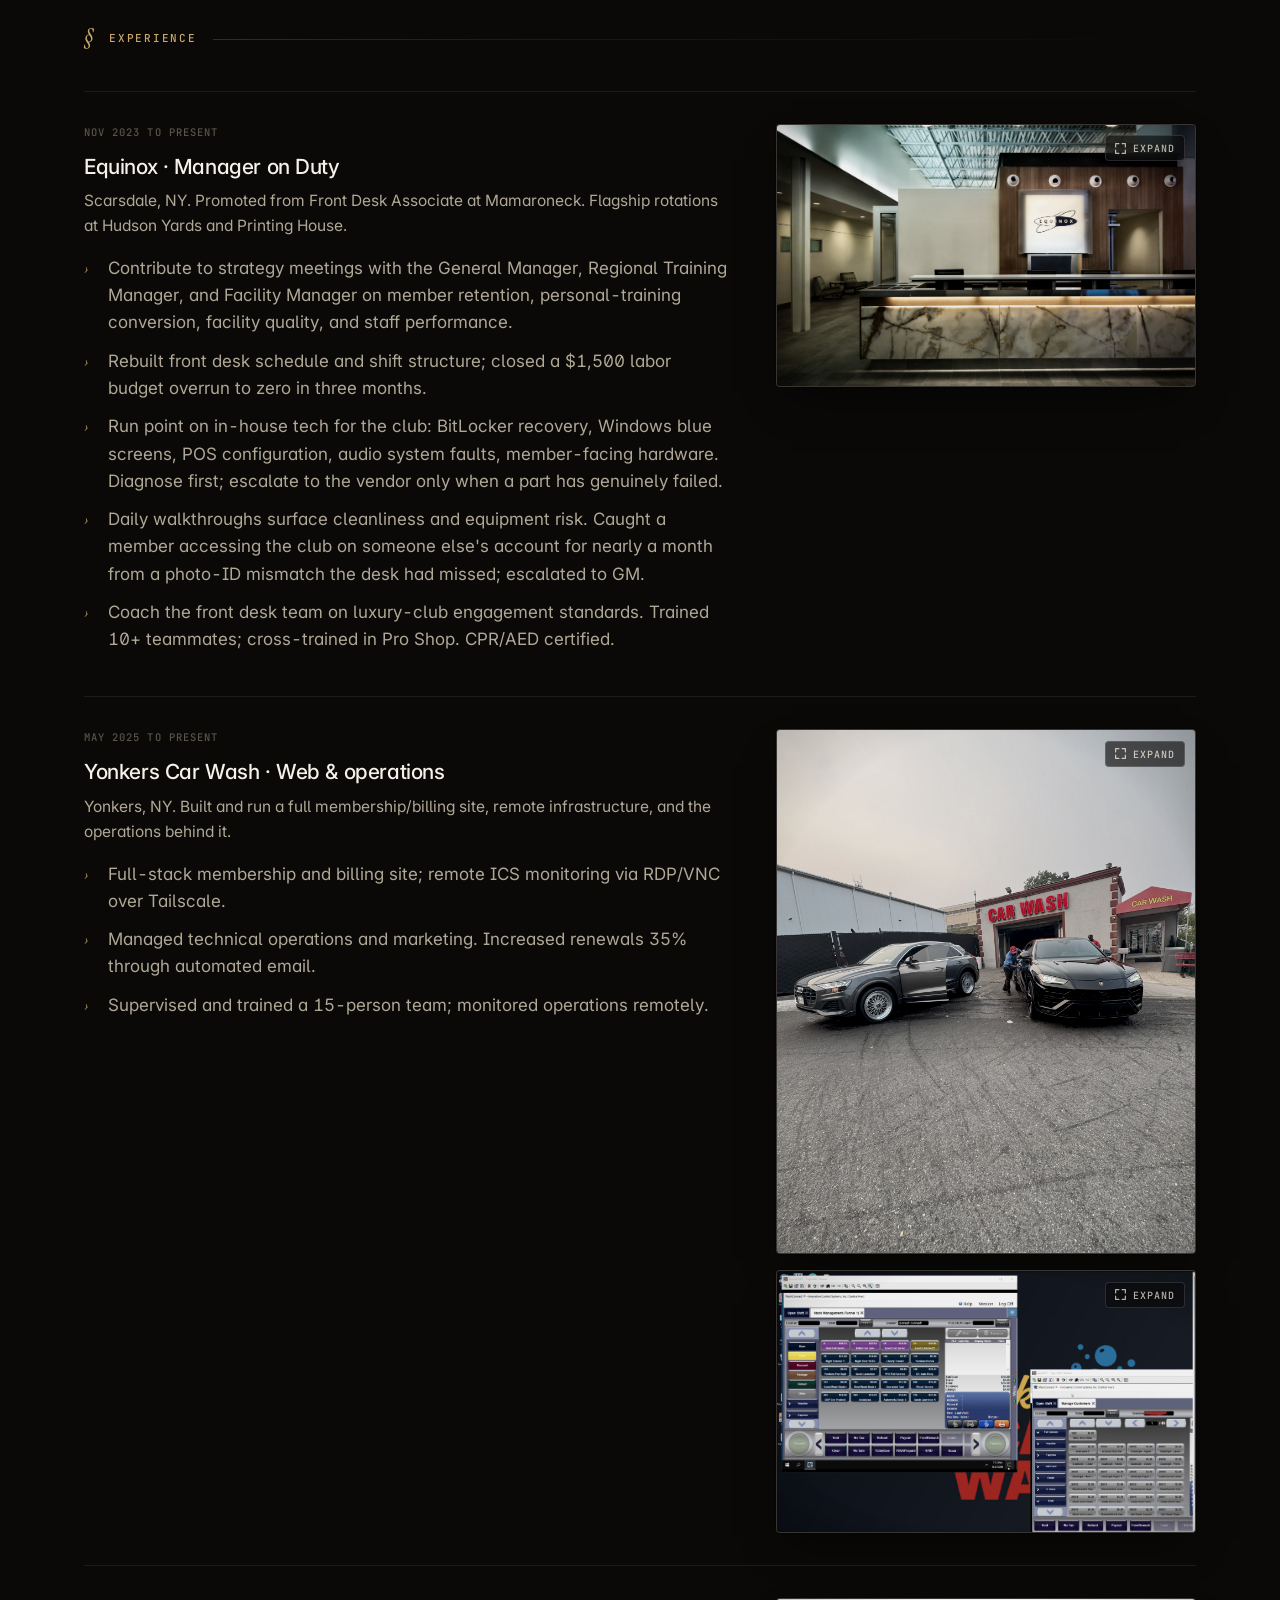
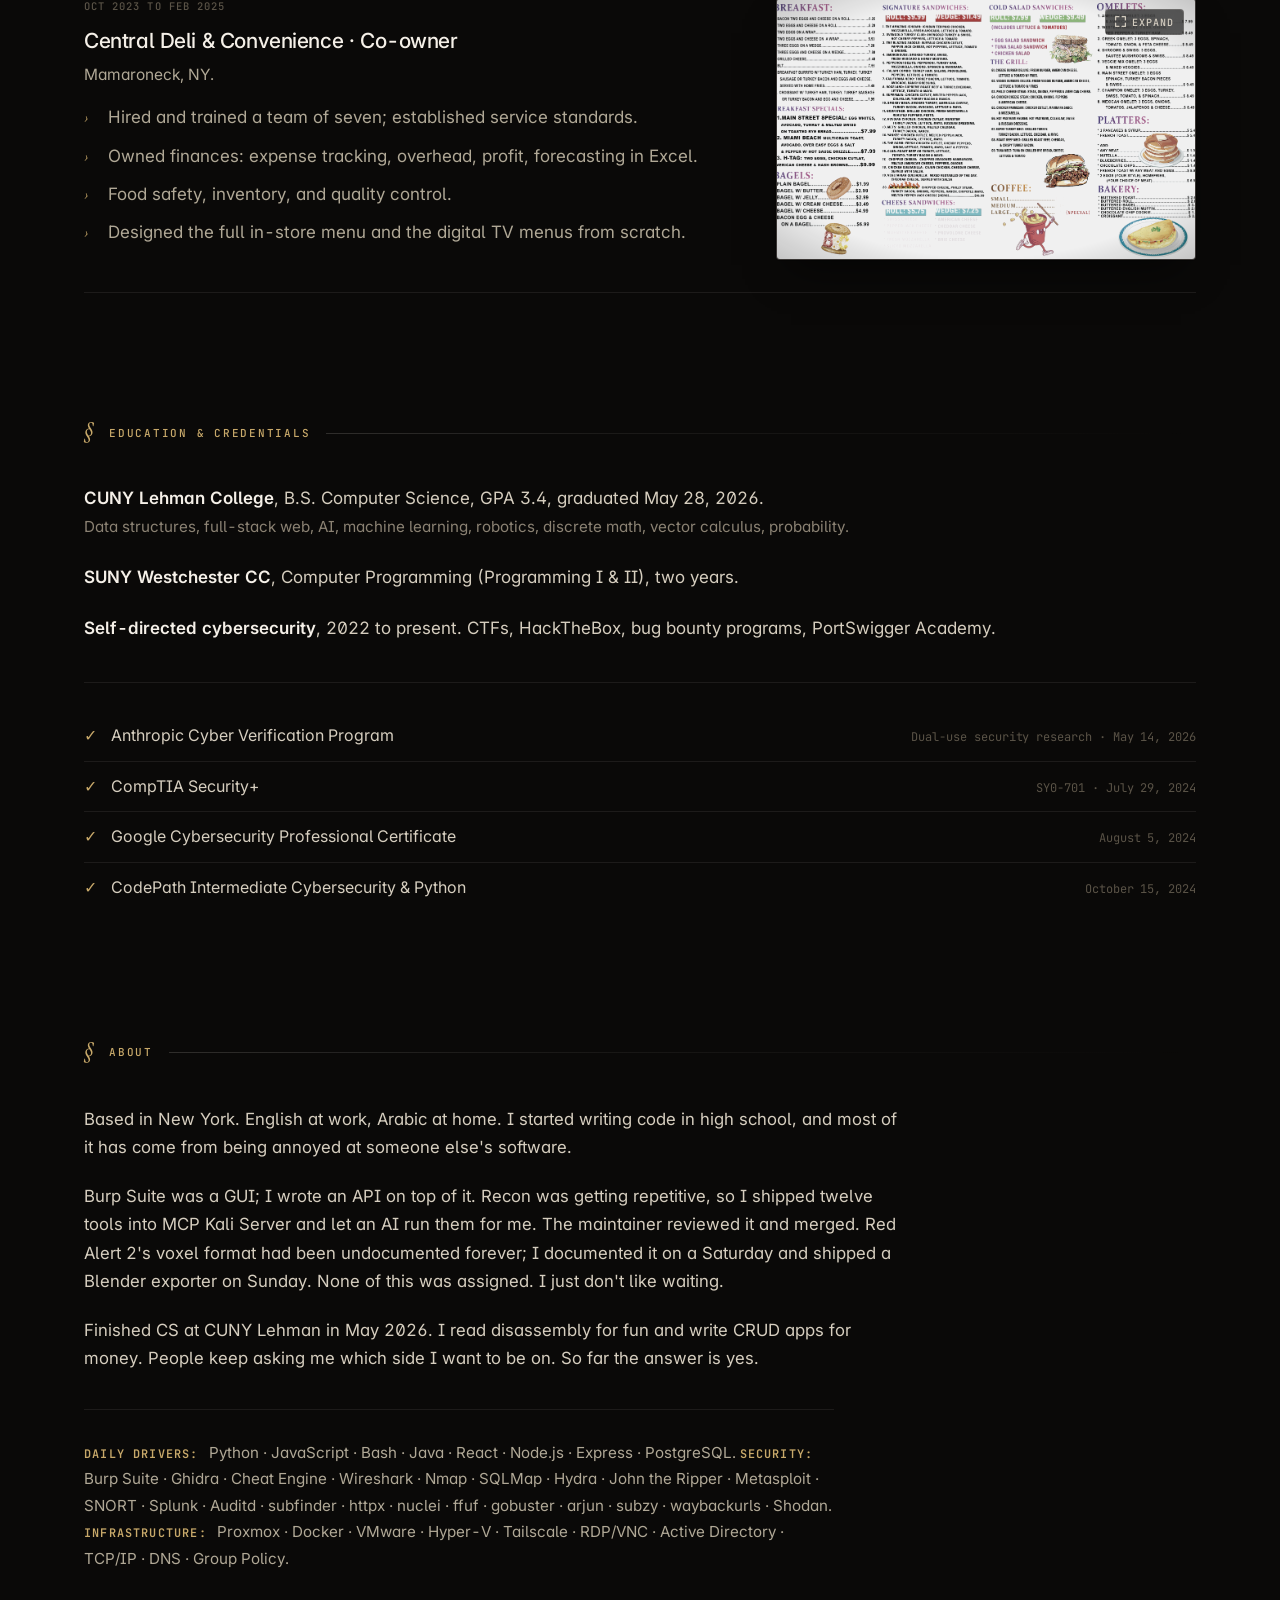
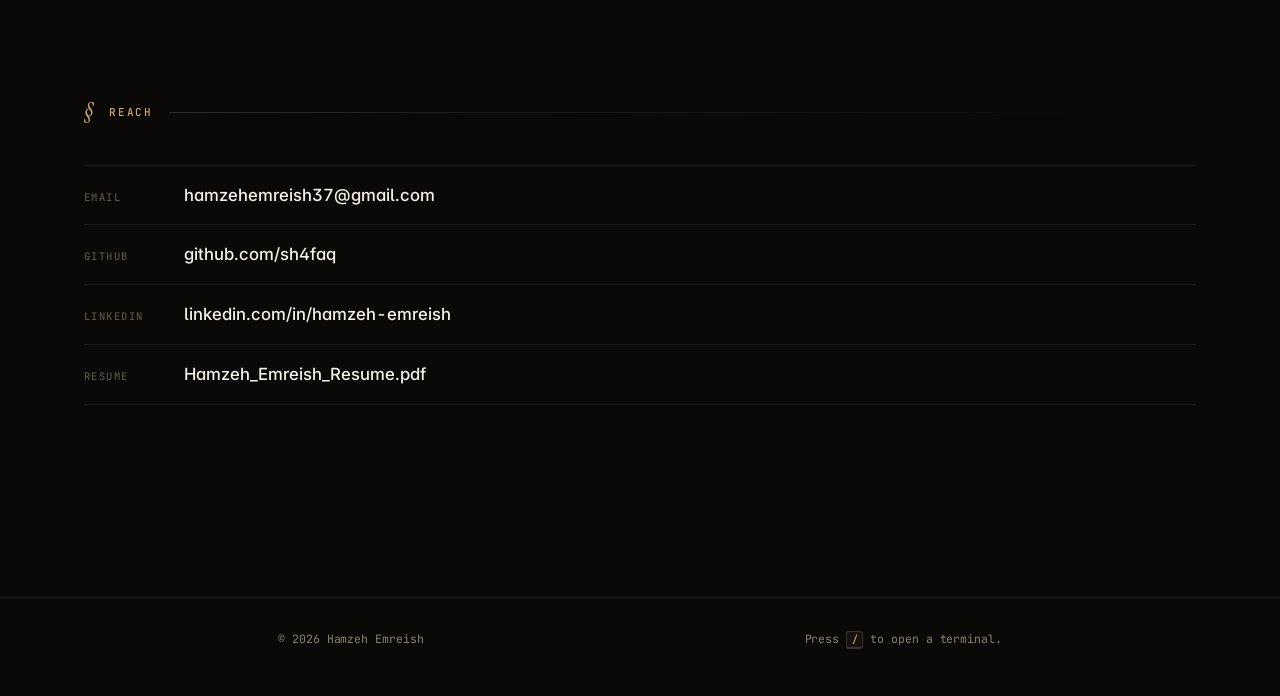
==== commit 3ff696d1: "Polish: photos in experience, platform chips in findings, strip em-dashes - index.html: em-dashes re" ====
--- a/index.html
+++ b/index.html
@@ -3,10 +3,10 @@
 <head>
   <meta charset="UTF-8">
   <meta name="viewport" content="width=device-width, initial-scale=1.0">
-  <title>Hamzeh Emreish — Security researcher & full-stack developer</title>
-  <meta name="description" content="Security researcher and full-stack developer in New York. Bug bounty hunter on HackerOne, Bugcrowd, and Intigriti. CS senior at CUNY Lehman.">
-
-  <meta property="og:title" content="Hamzeh Emreish — Security researcher & full-stack developer">
+  <title>Hamzeh Emreish | Security researcher & full-stack developer</title>
+  <meta name="description" content="Security researcher and full-stack developer in New York. Bug bounty hunter on HackerOne, Bugcrowd, and Intigriti. CS graduate of CUNY Lehman.">
+
+  <meta property="og:title" content="Hamzeh Emreish | Security researcher & full-stack developer">
   <meta property="og:description" content="Security research and full-stack systems. Based in New York.">
   <meta property="og:type" content="website">
 
@@ -38,10 +38,10 @@
           </h1>
 
           <p class="hero-pitch">
-            I take software apart and put it back together. Bug bounty research on HackerOne, Bugcrowd, and Intigriti, plus full-stack systems for real businesses. CS senior at CUNY Lehman, graduating May 2026.
-          </p>
-
-          <aside class="hero-verified" aria-label="Anthropic Cyber Verification Program — verified credential">
+            I take software apart and put it back together. Bug bounty research on HackerOne, Bugcrowd, and Intigriti, plus full-stack systems for real businesses. CS graduate of CUNY Lehman, May 2026.
+          </p>
+
+          <aside class="hero-verified" aria-label="Anthropic Cyber Verification Program: verified credential">
             <span class="verified-icon" aria-hidden="true">
               <svg viewBox="0 0 24 24" width="18" height="18" fill="none" stroke="currentColor" stroke-width="2.2" stroke-linecap="round" stroke-linejoin="round">
                 <path d="M12 2 4 6v6c0 5.55 3.84 10.74 8 12 4.16-1.26 8-6.45 8-12V6l-8-4z"/>
@@ -58,7 +58,7 @@
             <p class="prompt-line"><span class="prompt-arrow">❯</span> <span class="prompt-cmd">whoami</span></p>
             <p class="prompt-out">a builder who reads patch diffs for fun.</p>
             <p class="prompt-line"><span class="prompt-arrow">❯</span> <span class="prompt-cmd">cat now.txt</span></p>
-            <p class="prompt-out">shipping bug bounty research on the GenAI attack surface. drafting an email-injection chain on Frappe. graduating CUNY Lehman in May.</p>
+            <p class="prompt-out">shipping bug bounty research on the GenAI attack surface. drafting an email-injection chain on Frappe. just graduated CUNY Lehman.</p>
           </div>
         </div>
 
@@ -121,7 +121,7 @@
           </div>
           <button class="entry-media" type="button"
                   data-media-src="pics/MCP-server.mp4" data-media-type="video"
-                  data-caption="MCP Kali Server — Recon tools merged via PR #5"
+                  data-caption="MCP Kali Server: Recon tools merged via PR #5"
                   aria-label="Expand preview: MCP Kali Server">
             <div class="media-frame">
               <video autoplay loop muted playsinline preload="metadata">
@@ -145,13 +145,13 @@
                 <span class="entry-tag">Security tooling</span>
               </div>
               <h3 class="entry-title">Burp Suite Automation API</h3>
-              <p class="entry-desc">A REST API extension that exposes Burp's proxy, scanner, and repeater over HTTP — so scans can be scripted and AI tools can drive the testing loop directly.</p>
+              <p class="entry-desc">A REST API extension that exposes Burp's proxy, scanner, and repeater over HTTP, so scans can be scripted and AI tools can run them.</p>
               <p class="entry-tech">Python · Jython · Burp Suite · Flask</p>
             </a>
           </div>
           <button class="entry-media" type="button"
                   data-media-src="pics/burp-api.mp4" data-media-type="video"
-                  data-caption="Burp Suite Automation API — REST control over Burp scans"
+                  data-caption="Burp Suite Automation API: REST control over Burp scans"
                   aria-label="Expand preview: Burp Suite Automation API">
             <div class="media-frame">
               <video autoplay loop muted playsinline preload="metadata">
@@ -179,7 +179,7 @@
           </div>
           <button class="entry-media" type="button"
                   data-media-src="pics/fruit-ninja.mp4" data-media-type="video"
-                  data-caption="Fruit Ninja, by hand — gesture-tracked slicing with parallax VR"
+                  data-caption="Fruit Ninja, by hand: gesture-tracked slicing with parallax VR"
                   aria-label="Expand preview: Fruit Ninja by hand">
             <div class="media-frame">
               <video autoplay loop muted playsinline preload="metadata">
@@ -209,7 +209,7 @@
           </div>
           <button class="entry-media" type="button"
                   data-media-src="pics/yonkers-wash.mp4" data-media-type="video"
-                  data-caption="Yonkers Car Wash — VIP signup wizard + remote ICS monitoring"
+                  data-caption="Yonkers Car Wash: VIP signup wizard + remote ICS monitoring"
                   aria-label="Expand preview: Yonkers Car Wash">
             <div class="media-frame">
               <video autoplay loop muted playsinline preload="metadata">
@@ -227,17 +227,47 @@
 
         <li class="entry">
           <div class="entry-text">
+            <a class="entry-text-link" href="https://holisticwholesomehabits.com/" target="_blank" rel="noopener">
+              <div class="entry-meta">
+                <span class="entry-year">2024</span>
+                <span class="entry-tag">Product</span>
+              </div>
+              <h3 class="entry-title">Wholesome Habits</h3>
+              <p class="entry-desc">Nutrition consulting site for a holistic wellness coach. Glassmorphism UI with 3D tilt cards on hover, cursor-tracked highlight effects, and smooth scroll throughout. Testimonials, FAQ, contact forms, and a consultation booking flow.</p>
+              <p class="entry-tech">React · JavaScript · CSS3</p>
+            </a>
+          </div>
+          <button class="entry-media" type="button"
+                  data-media-src="pics/wholesome-habits.mp4" data-media-type="video"
+                  data-caption="Wholesome Habits: Glassmorphism nutrition consulting site"
+                  aria-label="Expand preview: Wholesome Habits">
+            <div class="media-frame">
+              <video autoplay loop muted playsinline preload="metadata">
+                <source src="pics/wholesome-habits.mp4" type="video/mp4">
+              </video>
+              <div class="media-grain"></div>
+              <div class="media-vignette"></div>
+              <span class="media-expand-badge" aria-hidden="true">
+                <svg viewBox="0 0 24 24" width="13" height="13" fill="none" stroke="currentColor" stroke-width="2.2" stroke-linecap="round" stroke-linejoin="round"><path d="M9 3H3v6"/><path d="M21 9V3h-6"/><path d="M3 15v6h6"/><path d="M15 21h6v-6"/></svg>
+                <span class="expand-text">Expand</span>
+              </span>
+            </div>
+          </button>
+        </li>
+
+        <li class="entry">
+          <div class="entry-text">
             <div class="entry-meta">
               <span class="entry-year">2025</span>
               <span class="entry-tag">Reverse engineering</span>
             </div>
             <h3 class="entry-title">Flash MMO protocol</h3>
-            <p class="entry-desc">Took apart a multiplayer Flash game's network stack: SmartFoxServer protocol via Wireshark, SWF in JPEXS, native DLLs in Ghidra. Found a client-side anti-cheat bypass — MD5 with a hardcoded salt.</p>
+            <p class="entry-desc">Took apart a multiplayer Flash game's network stack: SmartFoxServer protocol via Wireshark, SWF in JPEXS, native DLLs in Ghidra. Found a client-side anti-cheat bypass: MD5 with a hardcoded salt.</p>
             <p class="entry-tech">Wireshark · Ghidra · JPEXS · Cheat Engine</p>
           </div>
           <button class="entry-media" type="button"
                   data-media-src="pics/flash-mmo-ghidra.png" data-media-type="image"
-                  data-caption="Flash MMO — Ghidra disassembly of the native DLL"
+                  data-caption="Flash MMO: Ghidra disassembly of the native DLL"
                   aria-label="Expand preview: Flash MMO Ghidra view">
             <div class="media-frame">
               <img src="pics/flash-mmo-ghidra.png" alt="Ghidra disassembly of the Flash MMO native DLL">
@@ -265,7 +295,7 @@
           </div>
           <button class="entry-media" type="button"
                   data-media-src="pics/game-asset-re.png" data-media-type="image"
-                  data-caption="Game asset RE toolkit — Red Alert 2 voxel formats"
+                  data-caption="Game asset RE toolkit: Red Alert 2 voxel formats"
                   aria-label="Expand preview: Game asset RE toolkit">
             <div class="media-frame">
               <img src="pics/game-asset-re.png" alt="Red Alert 2 game asset RE toolkit">
@@ -293,7 +323,7 @@
           </div>
           <button class="entry-media" type="button"
                   data-media-src="pics/merchant-system.mp4" data-media-type="video"
-                  data-caption="Full-stack merchant system — PERN CRUD on Vercel + Railway"
+                  data-caption="Full-stack merchant system: PERN CRUD on Vercel + Railway"
                   aria-label="Expand preview: Full-stack merchant system">
             <div class="media-frame">
               <video autoplay loop muted playsinline preload="metadata">
@@ -321,7 +351,7 @@
           </div>
           <button class="entry-media" type="button"
                   data-media-src="pics/touchdesigner-pointcloud.mp4" data-media-type="video"
-                  data-caption="Point-cloud hand destruction — gesture-driven VFX in TouchDesigner"
+                  data-caption="Point-cloud hand destruction: gesture-driven VFX in TouchDesigner"
                   aria-label="Expand preview: Point-cloud hand destruction">
             <div class="media-frame">
               <video autoplay loop muted playsinline preload="metadata">
@@ -346,9 +376,22 @@
 
     <!-- FINDINGS ------------------------------------------- -->
     <section id="findings" class="section">
-      <h2 class="section-title">Findings</h2>
+      <div class="section-header">
+        <h2 class="section-title">Findings</h2>
+        <ul class="platform-chips" aria-label="Bug bounty platforms I report on">
+          <li class="platform-chip platform-chip--hackerone" aria-label="HackerOne">
+            <img src="https://cdn.simpleicons.org/hackerone/ffffff" alt="HackerOne" width="38" height="38" loading="lazy">
+          </li>
+          <li class="platform-chip platform-chip--bugcrowd" aria-label="Bugcrowd">
+            <img src="https://cdn.simpleicons.org/bugcrowd/ffffff" alt="Bugcrowd" width="38" height="38" loading="lazy">
+          </li>
+          <li class="platform-chip platform-chip--intigriti" aria-label="Intigriti">
+            <img src="https://cdn.simpleicons.org/intigriti/ffffff" alt="Intigriti" width="38" height="38" loading="lazy">
+          </li>
+        </ul>
+      </div>
       <p class="section-intro">
-        Bug bounty research on HackerOne, Bugcrowd, and Intigriti. Program names are not listed because most engagements are under non-disclosure; available on request.
+        Program names are not listed because most engagements are under non-disclosure; available on request.
       </p>
 
       <ol class="entries">
@@ -395,7 +438,7 @@
             <span class="finding-type">Fitness tracking app</span>
           </p>
           <h3 class="finding-title">OAuth token exposure on the public authorize page</h3>
-          <p class="finding-desc">Access tokens embedded in <code>window.__STATE__</code> on the public OAuth authorize page enabled authentication bypass — confirmed account modification (<code>PUT</code> to a user resource returned <code>200 OK</code>, <code>first_name</code> modified) and mass user enumeration across IDs 1 through 231M+ via email, name, and query searches without rate limiting. Program ruled the modified account was a test user.</p>
+          <p class="finding-desc">Access tokens embedded in <code>window.__STATE__</code> on the public OAuth authorize page enabled authentication bypass with confirmed account modification (<code>PUT</code> to a user resource returned <code>200 OK</code>, <code>first_name</code> modified) and mass user enumeration across IDs 1 through 231M+ via email, name, and query searches without rate limiting. Program ruled the modified account was a test user.</p>
         </li>
 
         <li class="entry finding">
@@ -424,45 +467,110 @@
 
       <ol class="entries">
 
-        <li class="entry experience">
-          <div class="entry-meta">
-            <span class="entry-year">Nov 2023 — Present</span>
-          </div>
-          <h3 class="entry-title">Equinox · Manager on Duty</h3>
-          <p class="entry-sub">Scarsdale, NY. Promoted from Front Desk Associate at Mamaroneck. Flagship rotations at Hudson Yards and Printing House.</p>
-          <ul class="experience-points">
-            <li>Contribute to strategy meetings with the General Manager, Regional Training Manager, and Facility Manager on member retention, personal-training conversion, facility quality, and staff performance.</li>
-            <li>Rebuilt front desk schedule and shift structure; closed a $1,500 labor budget overrun to zero in three months.</li>
-            <li>Run point on in-house tech for the club — BitLocker recovery, Windows blue screens, POS configuration, audio system faults, member-facing hardware. Diagnose first; escalate to the vendor only when a part has genuinely failed.</li>
-            <li>Daily walkthroughs surface cleanliness and equipment risk. Caught a member accessing the club on someone else's account for nearly a month from a photo-ID mismatch the desk had missed; escalated to GM.</li>
-            <li>Coach the front desk team on luxury-club engagement standards. Trained 10+ teammates; cross-trained in Pro Shop. CPR/AED certified.</li>
-          </ul>
-        </li>
-
-        <li class="entry experience">
-          <div class="entry-meta">
-            <span class="entry-year">May 2025 — Present</span>
-          </div>
-          <h3 class="entry-title">Yonkers Car Wash · Web &amp; operations</h3>
-          <p class="entry-sub">Yonkers, NY. Built and run a full membership/billing site, remote infrastructure, and the operations behind it.</p>
-          <ul class="experience-points">
-            <li>Full-stack membership and billing site; remote ICS monitoring via RDP/VNC over Tailscale.</li>
-            <li>Managed technical operations and marketing. Increased renewals 35% through automated email.</li>
-            <li>Supervised and trained a 15-person team; monitored operations remotely.</li>
-          </ul>
-        </li>
-
-        <li class="entry experience">
-          <div class="entry-meta">
-            <span class="entry-year">Oct 2023 — Feb 2025</span>
-          </div>
-          <h3 class="entry-title">Central Deli &amp; Convenience · Co-owner</h3>
-          <p class="entry-sub">Mamaroneck, NY.</p>
-          <ul class="experience-points">
-            <li>Hired and trained a team of seven; established service standards.</li>
-            <li>Owned finances — expense tracking, overhead, profit, forecasting in Excel.</li>
-            <li>Food safety, inventory, and quality control.</li>
-          </ul>
+        <li class="entry experience entry--with-media">
+          <div class="entry-text">
+            <div class="entry-meta">
+              <span class="entry-year">Nov 2023 to Present</span>
+            </div>
+            <h3 class="entry-title">Equinox · Manager on Duty</h3>
+            <p class="entry-sub">Scarsdale, NY. Promoted from Front Desk Associate at Mamaroneck. Flagship rotations at Hudson Yards and Printing House.</p>
+            <ul class="experience-points">
+              <li>Contribute to strategy meetings with the General Manager, Regional Training Manager, and Facility Manager on member retention, personal-training conversion, facility quality, and staff performance.</li>
+              <li>Rebuilt front desk schedule and shift structure; closed a $1,500 labor budget overrun to zero in three months.</li>
+              <li>Run point on in-house tech for the club: BitLocker recovery, Windows blue screens, POS configuration, audio system faults, member-facing hardware. Diagnose first; escalate to the vendor only when a part has genuinely failed.</li>
+              <li>Daily walkthroughs surface cleanliness and equipment risk. Caught a member accessing the club on someone else's account for nearly a month from a photo-ID mismatch the desk had missed; escalated to GM.</li>
+              <li>Coach the front desk team on luxury-club engagement standards. Trained 10+ teammates; cross-trained in Pro Shop. CPR/AED certified.</li>
+            </ul>
+          </div>
+          <button class="entry-media" type="button"
+                  data-media-src="pics/equinox-lobby.jpg" data-media-type="image"
+                  data-caption="Equinox · Scarsdale, NY"
+                  aria-label="Expand preview: Equinox Scarsdale">
+            <div class="media-frame">
+              <img src="pics/equinox-lobby.jpg" alt="Equinox Scarsdale lobby with the brand logo and onyx front desk">
+              <div class="media-grain"></div>
+              <div class="media-vignette"></div>
+              <span class="media-expand-badge" aria-hidden="true">
+                <svg viewBox="0 0 24 24" width="13" height="13" fill="none" stroke="currentColor" stroke-width="2.2" stroke-linecap="round" stroke-linejoin="round"><path d="M9 3H3v6"/><path d="M21 9V3h-6"/><path d="M3 15v6h6"/><path d="M15 21h6v-6"/></svg>
+                <span class="expand-text">Expand</span>
+              </span>
+            </div>
+          </button>
+        </li>
+
+        <li class="entry experience entry--with-media">
+          <div class="entry-text">
+            <div class="entry-meta">
+              <span class="entry-year">May 2025 to Present</span>
+            </div>
+            <h3 class="entry-title">Yonkers Car Wash · Web &amp; operations</h3>
+            <p class="entry-sub">Yonkers, NY. Built and run a full membership/billing site, remote infrastructure, and the operations behind it.</p>
+            <ul class="experience-points">
+              <li>Full-stack membership and billing site; remote ICS monitoring via RDP/VNC over Tailscale.</li>
+              <li>Managed technical operations and marketing. Increased renewals 35% through automated email.</li>
+              <li>Supervised and trained a 15-person team; monitored operations remotely.</li>
+            </ul>
+          </div>
+          <div class="entry-media-stack">
+            <button class="entry-media" type="button"
+                    data-media-src="pics/yonkers-carwash.jpg" data-media-type="image"
+                    data-caption="Yonkers Car Wash · Yonkers, NY"
+                    aria-label="Expand preview: Yonkers Car Wash storefront">
+              <div class="media-frame media-frame--portrait">
+                <img src="pics/yonkers-carwash.jpg" alt="Two luxury cars at the Yonkers Car Wash storefront under the CAR WASH signs">
+                <div class="media-grain"></div>
+                <div class="media-vignette"></div>
+                <span class="media-expand-badge" aria-hidden="true">
+                  <svg viewBox="0 0 24 24" width="13" height="13" fill="none" stroke="currentColor" stroke-width="2.2" stroke-linecap="round" stroke-linejoin="round"><path d="M9 3H3v6"/><path d="M21 9V3h-6"/><path d="M3 15v6h6"/><path d="M15 21h6v-6"/></svg>
+                  <span class="expand-text">Expand</span>
+                </span>
+              </div>
+            </button>
+            <button class="entry-media" type="button"
+                    data-media-src="pics/yonkers-ics.png" data-media-type="image"
+                    data-caption="Remote ICS monitoring · WashConnect POS over RDP/Tailscale"
+                    aria-label="Expand preview: Yonkers Car Wash POS system via remote desktop">
+              <div class="media-frame">
+                <img src="pics/yonkers-ics.png" alt="WashConnect car wash POS and customer management screens over a remote desktop session">
+                <div class="media-grain"></div>
+                <div class="media-vignette"></div>
+                <span class="media-expand-badge" aria-hidden="true">
+                  <svg viewBox="0 0 24 24" width="13" height="13" fill="none" stroke="currentColor" stroke-width="2.2" stroke-linecap="round" stroke-linejoin="round"><path d="M9 3H3v6"/><path d="M21 9V3h-6"/><path d="M3 15v6h6"/><path d="M15 21h6v-6"/></svg>
+                  <span class="expand-text">Expand</span>
+                </span>
+              </div>
+            </button>
+          </div>
+        </li>
+
+        <li class="entry experience entry--with-media">
+          <div class="entry-text">
+            <div class="entry-meta">
+              <span class="entry-year">Oct 2023 to Feb 2025</span>
+            </div>
+            <h3 class="entry-title">Central Deli &amp; Convenience · Co-owner</h3>
+            <p class="entry-sub">Mamaroneck, NY.</p>
+            <ul class="experience-points">
+              <li>Hired and trained a team of seven; established service standards.</li>
+              <li>Owned finances: expense tracking, overhead, profit, forecasting in Excel.</li>
+              <li>Food safety, inventory, and quality control.</li>
+              <li>Designed the full in-store menu and the digital TV menus from scratch.</li>
+            </ul>
+          </div>
+          <button class="entry-media" type="button"
+                  data-media-src="pics/central-deli-menu.png" data-media-type="image"
+                  data-caption="Central Deli &amp; Convenience · Menu I designed (also adjusted for in-store TV menus)"
+                  aria-label="Expand preview: Central Deli menu design">
+            <div class="media-frame">
+              <img src="pics/central-deli-menu.png" alt="Central Deli menu showing breakfast, sandwiches, bagels, omelets, platters, coffee, and bakery sections with illustrated food items">
+              <div class="media-grain"></div>
+              <div class="media-vignette"></div>
+              <span class="media-expand-badge" aria-hidden="true">
+                <svg viewBox="0 0 24 24" width="13" height="13" fill="none" stroke="currentColor" stroke-width="2.2" stroke-linecap="round" stroke-linejoin="round"><path d="M9 3H3v6"/><path d="M21 9V3h-6"/><path d="M3 15v6h6"/><path d="M15 21h6v-6"/></svg>
+                <span class="expand-text">Expand</span>
+              </span>
+            </div>
+          </button>
         </li>
 
       </ol>
@@ -474,14 +582,14 @@
 
       <ul class="education-list">
         <li>
-          <strong>CUNY Lehman College</strong> — B.S. Computer Science, GPA 3.4, expected May 2026.<br>
+          <strong>CUNY Lehman College</strong>, B.S. Computer Science, GPA 3.4, graduated May 28, 2026.<br>
           <span class="muted">Data structures, full-stack web, AI, machine learning, robotics, discrete math, vector calculus, probability.</span>
         </li>
         <li>
-          <strong>SUNY Westchester CC</strong> — Computer Programming (Programming I &amp; II), two years.
-        </li>
-        <li>
-          <strong>Self-directed cybersecurity</strong> — 2022 to present. CTFs, HackTheBox, bug bounty programs, PortSwigger Academy.
+          <strong>SUNY Westchester CC</strong>, Computer Programming (Programming I &amp; II), two years.
+        </li>
+        <li>
+          <strong>Self-directed cybersecurity</strong>, 2022 to present. CTFs, HackTheBox, bug bounty programs, PortSwigger Academy.
         </li>
       </ul>
 
@@ -502,7 +610,7 @@
 
         <p>Burp Suite was a GUI; I wrote an API on top of it. Recon was getting repetitive, so I shipped twelve tools into MCP Kali Server and let an AI run them for me. The maintainer reviewed it and merged. Red Alert 2's voxel format had been undocumented forever; I documented it on a Saturday and shipped a Blender exporter on Sunday. None of this was assigned. I just don't like waiting.</p>
 
-        <p>Finishing CS at CUNY Lehman in May 2026. I read disassembly for fun and write CRUD apps for money. People keep asking me which side I want to be on. So far the answer is yes.</p>
+        <p>Finished CS at CUNY Lehman in May 2026. I read disassembly for fun and write CRUD apps for money. People keep asking me which side I want to be on. So far the answer is yes.</p>
 
         <p class="about-stack">
           <strong>Daily drivers:</strong>
@@ -550,7 +658,7 @@
           <span class="dot dot-yellow"></span>
           <span class="dot dot-green"></span>
         </div>
-        <div class="terminal-title">visitor@hamzeh.hack — zsh</div>
+        <div class="terminal-title">visitor@hamzeh.hack (zsh)</div>
         <button class="terminal-close" id="terminal-close" aria-label="Close terminal">esc</button>
       </div>
       <div class="terminal-body" id="terminal-output">
--- a/styles.css
+++ b/styles.css
@@ -192,6 +192,90 @@
   max-width: 62ch;
   margin-bottom: 2.75rem;
   font-size: 1rem;
+}
+
+/* ─────────────────────────── Section header row
+   Wraps the section title and any trailing meta chips
+   (e.g. bug bounty platform logos beside "Findings") on one row. */
+.section-header {
+  display: flex;
+  align-items: center;
+  gap: 1.5rem;
+  margin-bottom: 2.5rem;
+  flex-wrap: wrap;
+}
+
+.section-header .section-title {
+  margin-bottom: 0;
+  flex: 1 1 auto;
+  min-width: 0;
+}
+
+/* ─────────────────────────── Platform logos (HackerOne, Bugcrowd, Intigriti)
+   Brand-colored square tiles, app-icon style, with white marks centered.
+   Each tile uses the platform's own brand color so they read instantly. */
+.platform-chips {
+  list-style: none;
+  display: flex;
+  gap: 1.1rem;
+  padding: 0;
+  margin: 0;
+  align-items: center;
+  flex-wrap: wrap;
+}
+
+.platform-chip {
+  display: inline-flex;
+  align-items: center;
+  justify-content: center;
+  width: 72px;
+  height: 72px;
+  border-radius: 16px;
+  transition: transform 0.25s ease, box-shadow 0.25s ease, filter 0.25s ease;
+  box-shadow:
+    0 6px 18px -8px rgba(0, 0, 0, 0.7),
+    0 0 0 1px rgba(255, 255, 255, 0.06) inset;
+}
+
+.platform-chip img {
+  display: block;
+  width: 38px;
+  height: 38px;
+  filter: drop-shadow(0 1px 2px rgba(0, 0, 0, 0.25));
+}
+
+.platform-chip:hover {
+  transform: translateY(-3px);
+  filter: brightness(1.08) saturate(1.1);
+  box-shadow:
+    0 12px 26px -8px rgba(0, 0, 0, 0.75),
+    0 0 0 1px rgba(255, 255, 255, 0.12) inset;
+}
+
+/* Brand-specific backgrounds. HackerOne uses its violet gradient,
+   Bugcrowd its signature orange, Intigriti its hot-pink/red brand. */
+.platform-chip--hackerone {
+  background: linear-gradient(135deg, #6B47F2 0%, #3022A8 100%);
+}
+
+.platform-chip--bugcrowd {
+  background: linear-gradient(135deg, #F58220 0%, #D85A12 100%);
+}
+
+.platform-chip--intigriti {
+  background: linear-gradient(135deg, #E5004C 0%, #A8003A 100%);
+}
+
+@media (max-width: 540px) {
+  .platform-chip {
+    width: 60px;
+    height: 60px;
+    border-radius: 14px;
+  }
+  .platform-chip img {
+    width: 32px;
+    height: 32px;
+  }
 }
 
 .section-after {
@@ -802,6 +886,19 @@
   transition: border-color 0.3s ease, box-shadow 0.3s ease, transform 0.3s ease;
 }
 
+/* Portrait variant for vertical photos. Keeps the same frame chrome
+   but lets the image breathe instead of getting cropped to a band. */
+.media-frame--portrait {
+  aspect-ratio: 4 / 5;
+}
+
+/* Stack two or more entry-media frames vertically inside one media column.
+   Used on experience entries that have a primary photo and a supporting one. */
+.entry-media-stack {
+  display: grid;
+  gap: 1rem;
+}
+
 .entry-media:hover .media-frame {
   border-color: rgba(200, 169, 106, 0.4);
   box-shadow:
@@ -1180,6 +1277,30 @@
   font-size: 1.3rem;
 }
 
+/* Two-column experience entry: text column + framed photo.
+   Same skeleton as Work entries, but tighter media weight and
+   top-aligned so the photo sits next to the role meta, not the bullets. */
+.experience.entry--with-media {
+  display: grid;
+  grid-template-columns: minmax(0, 1fr) minmax(320px, 420px);
+  gap: 3rem;
+  align-items: start;
+}
+
+@media (max-width: 900px) {
+  .experience.entry--with-media {
+    grid-template-columns: minmax(0, 1fr) 320px;
+    gap: 2rem;
+  }
+}
+
+@media (max-width: 720px) {
+  .experience.entry--with-media {
+    grid-template-columns: 1fr;
+    gap: 1.25rem;
+  }
+}
+
 .experience-points {
   list-style: none;
   padding: 0;
@@ -1195,7 +1316,7 @@
 }
 
 .experience-points li::before {
-  content: '—';
+  content: '›';
   position: absolute;
   left: 0;
   top: 0;
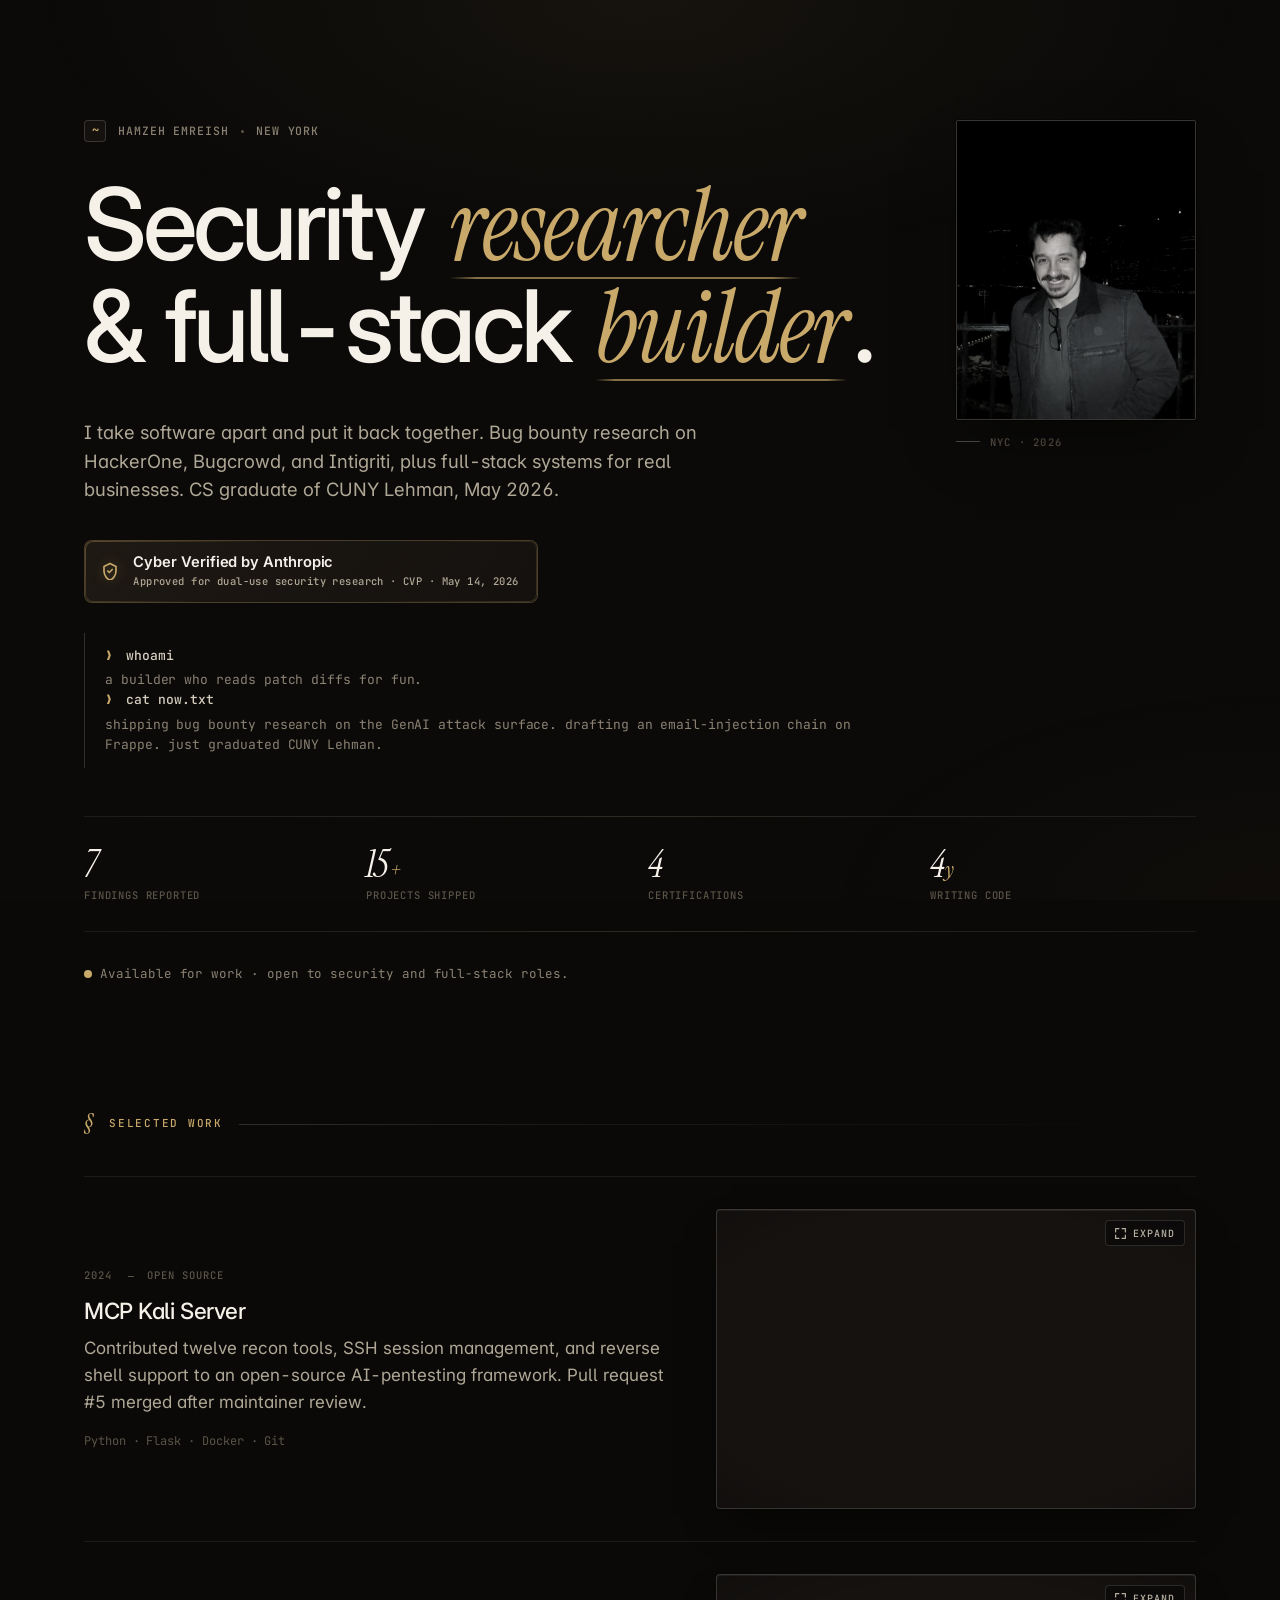
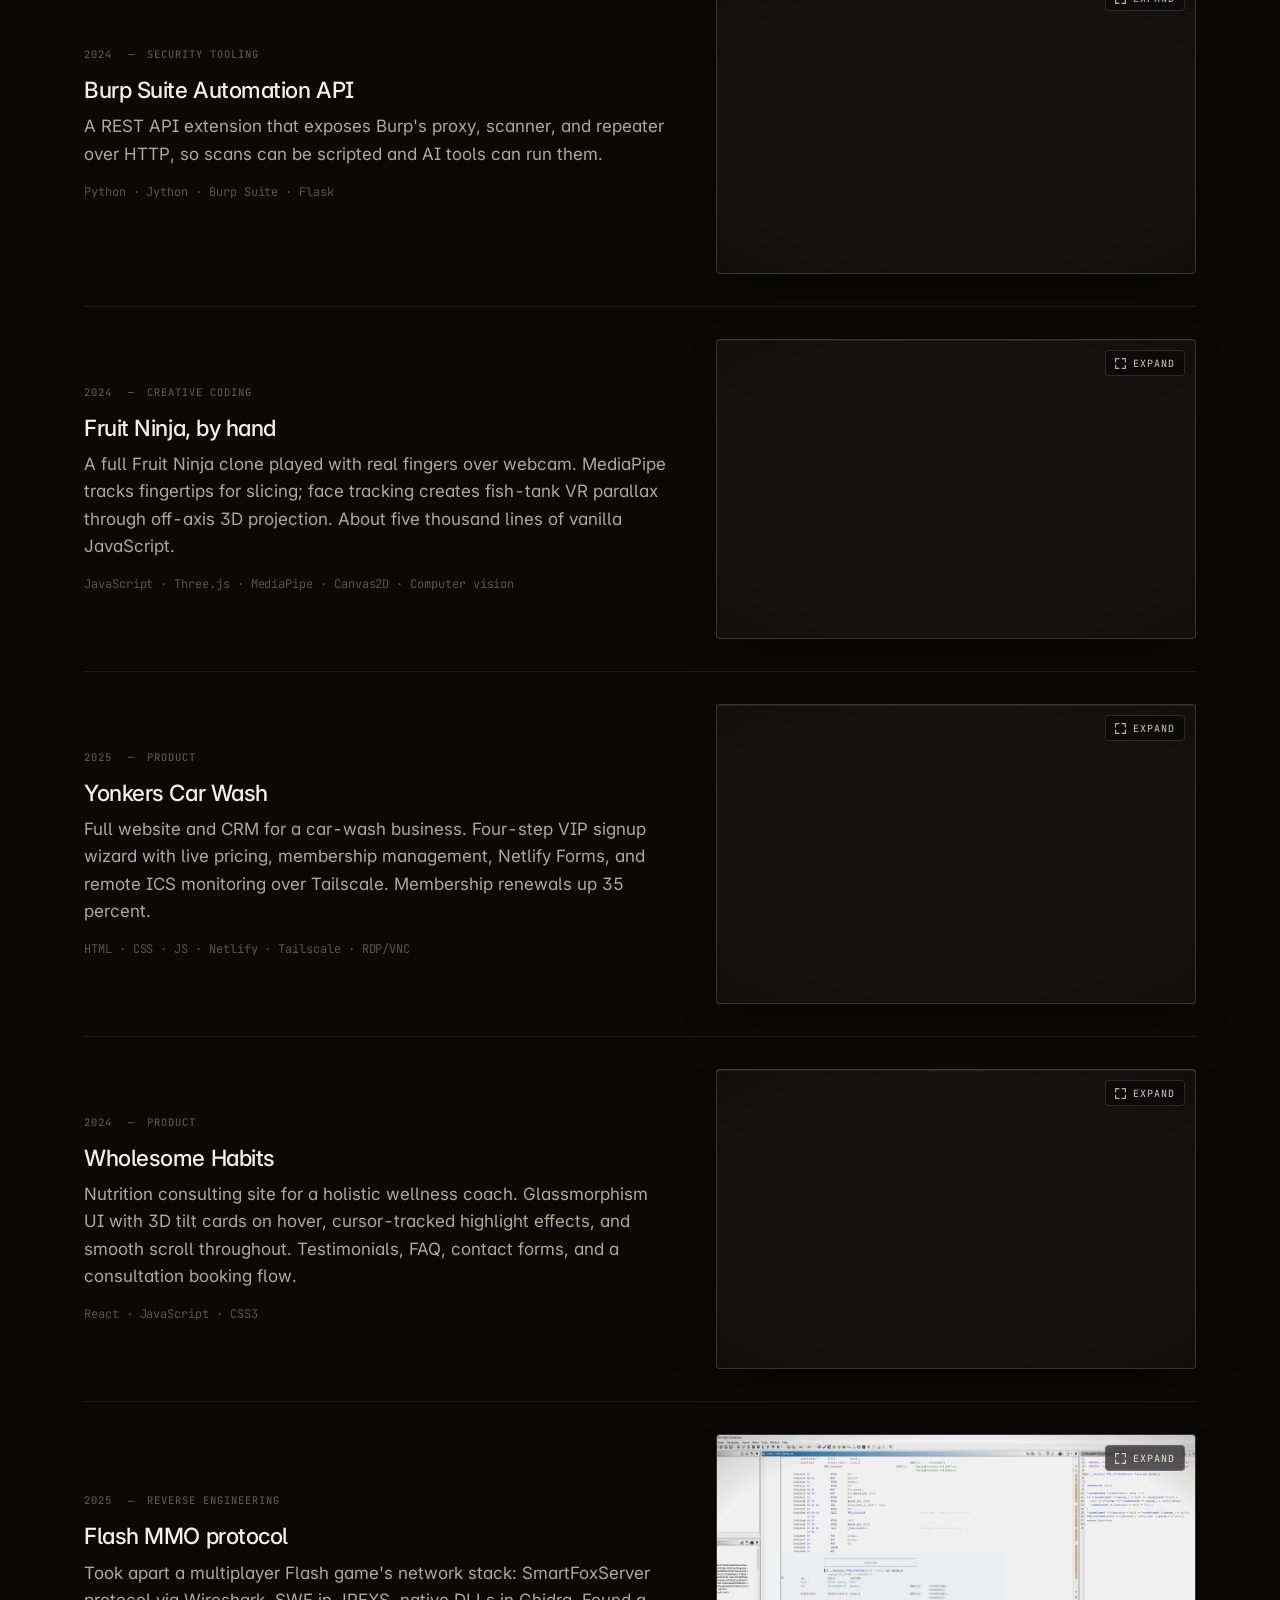
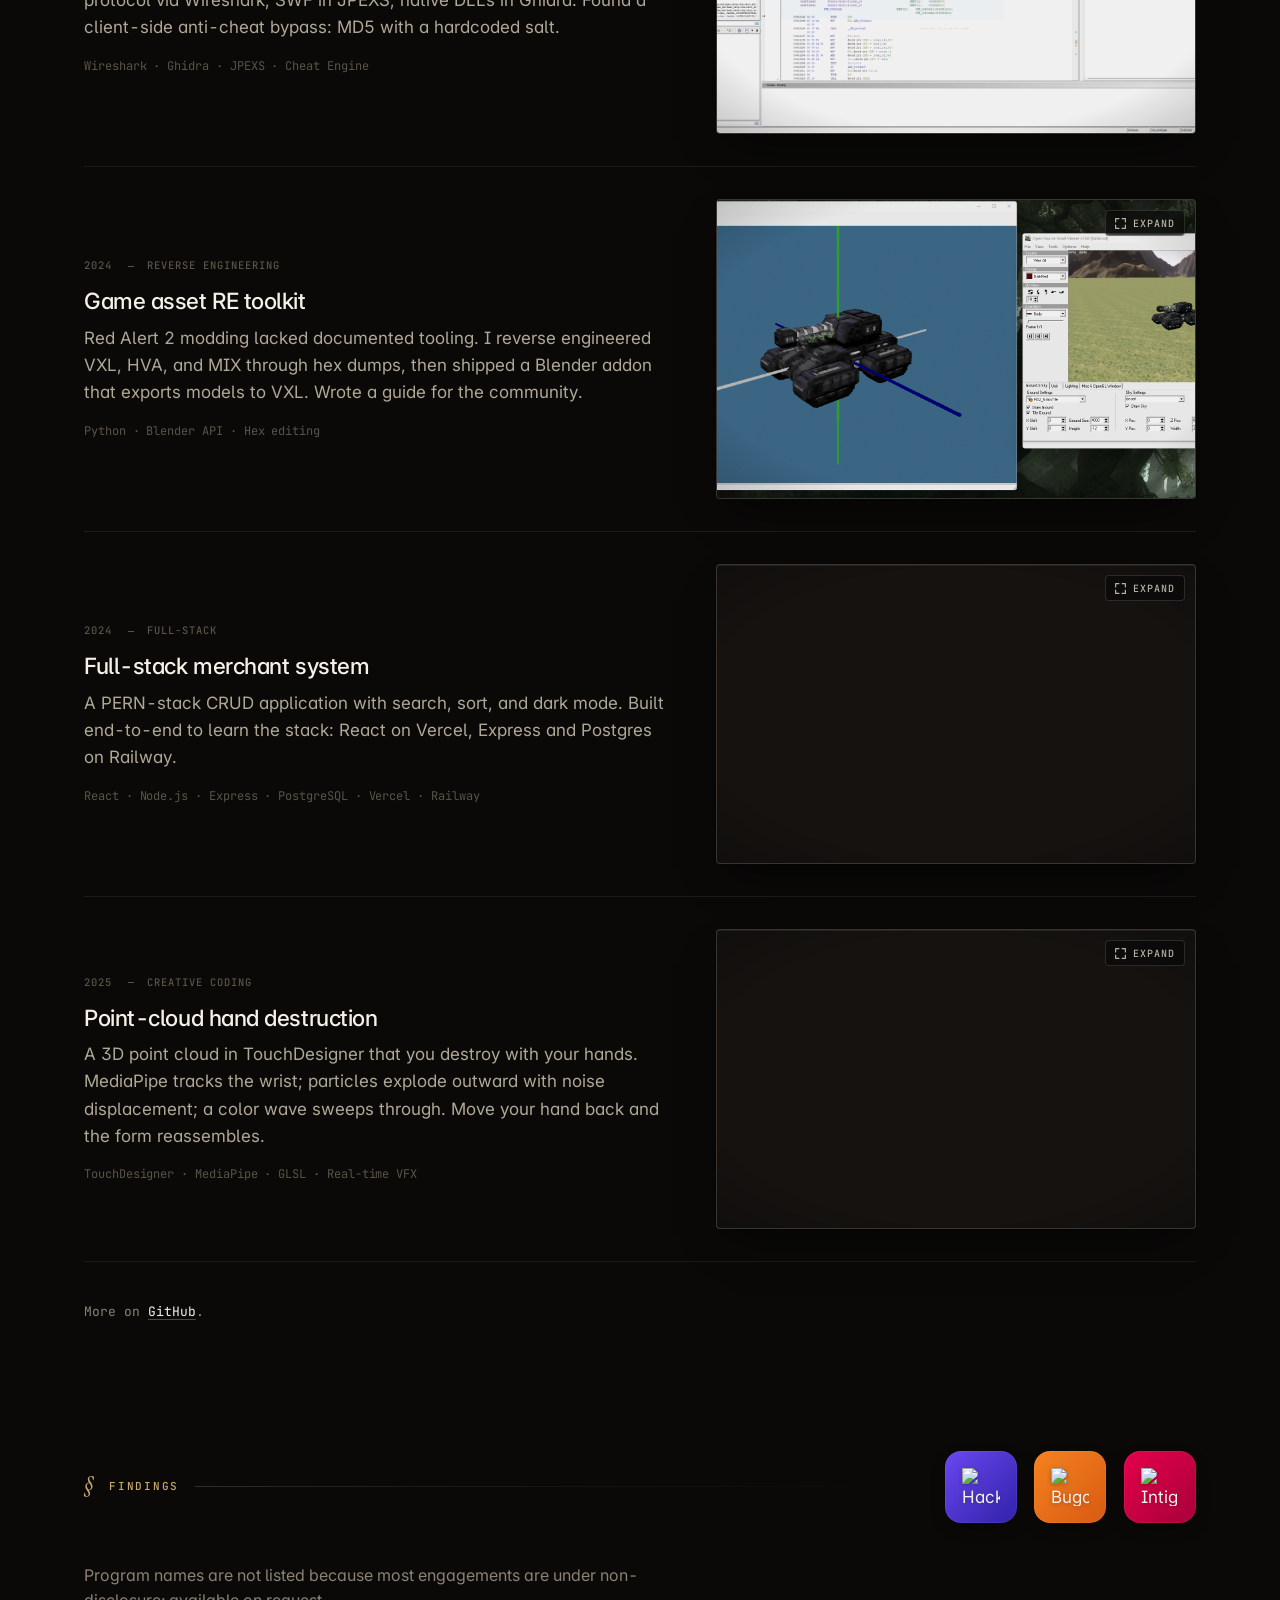
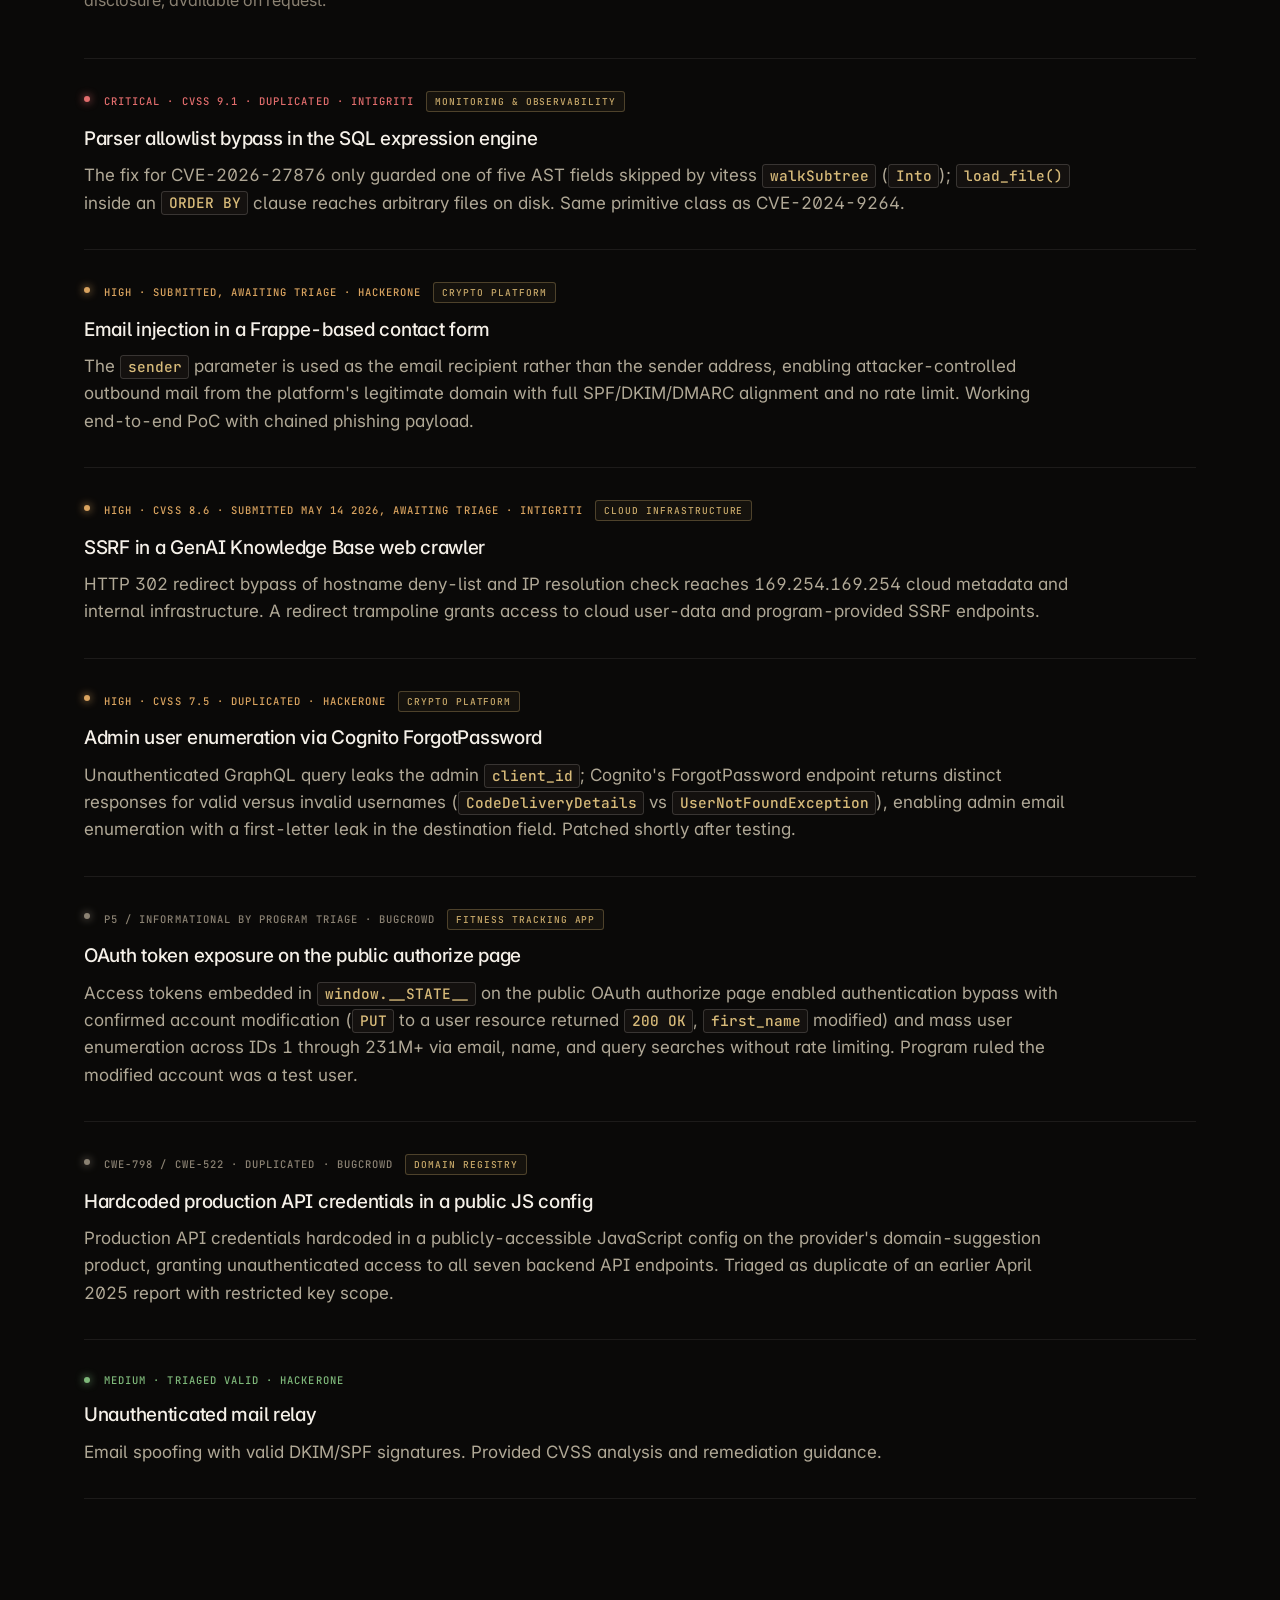
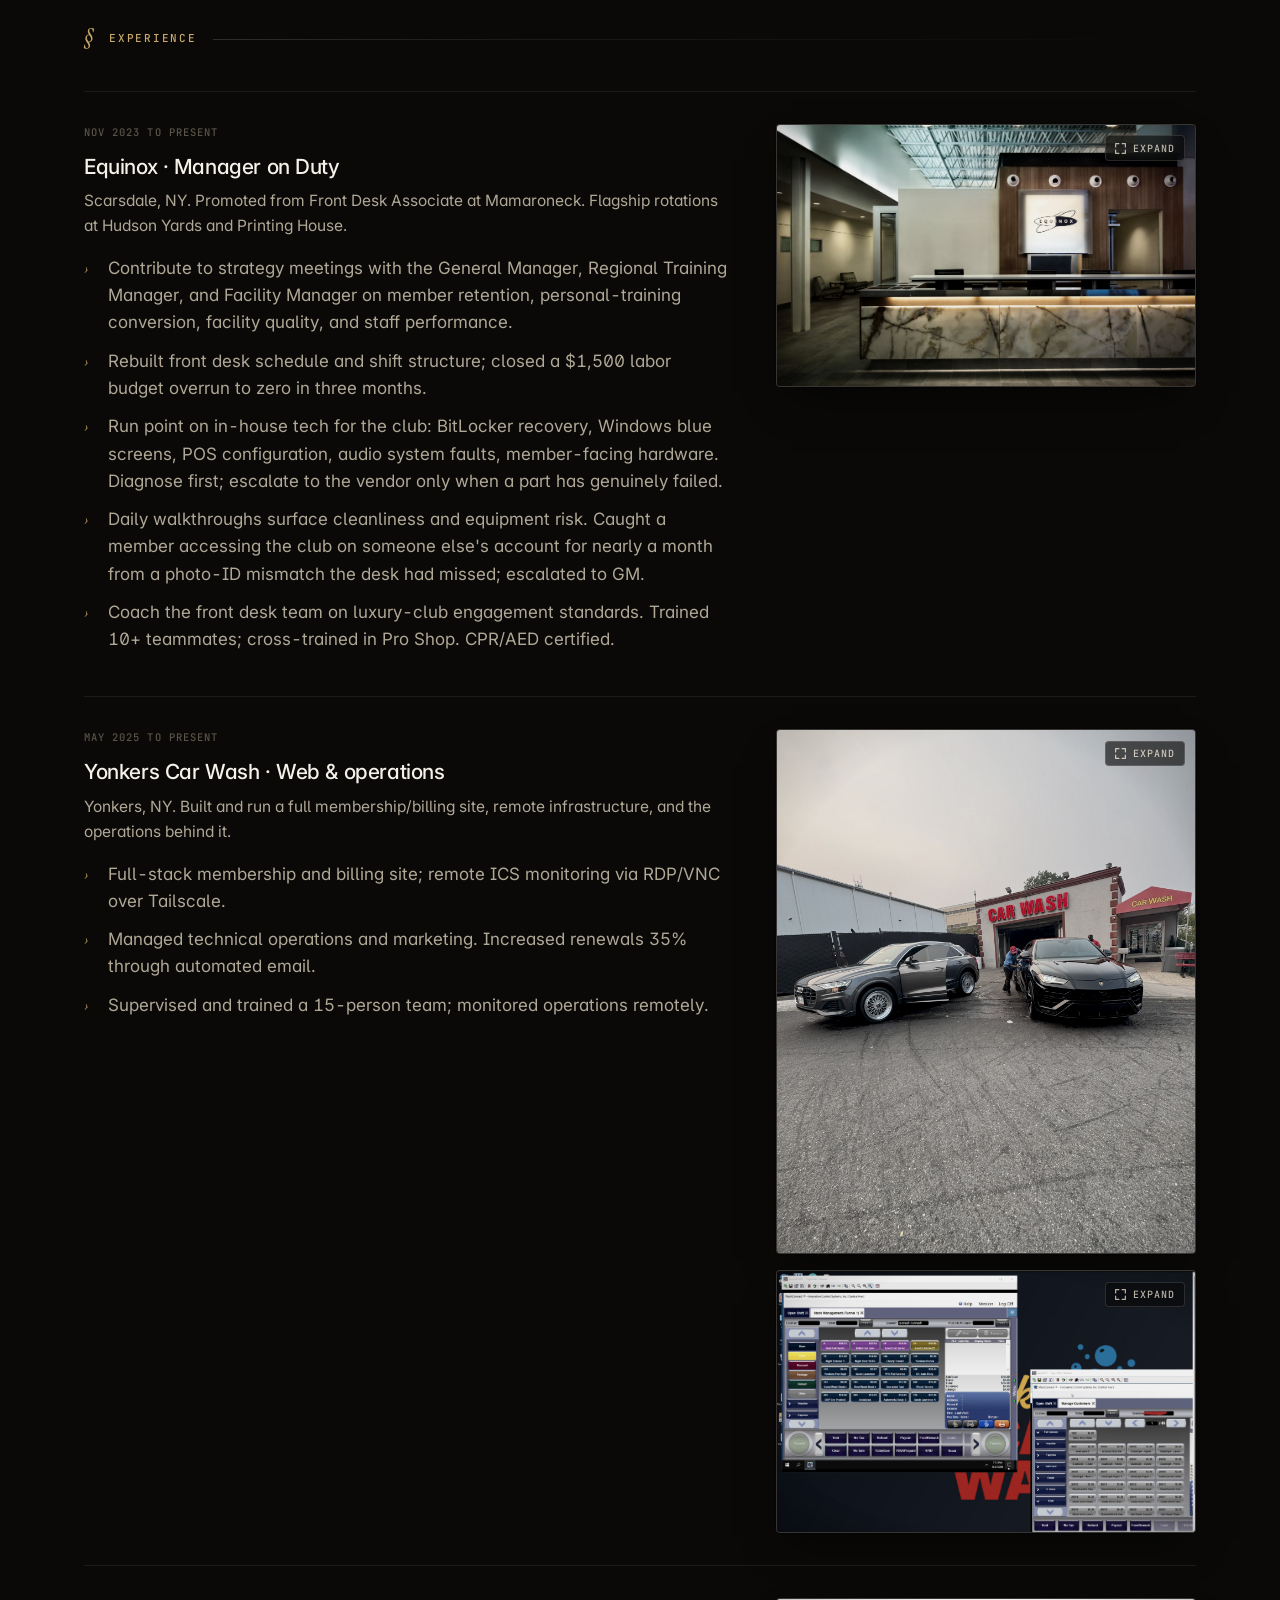
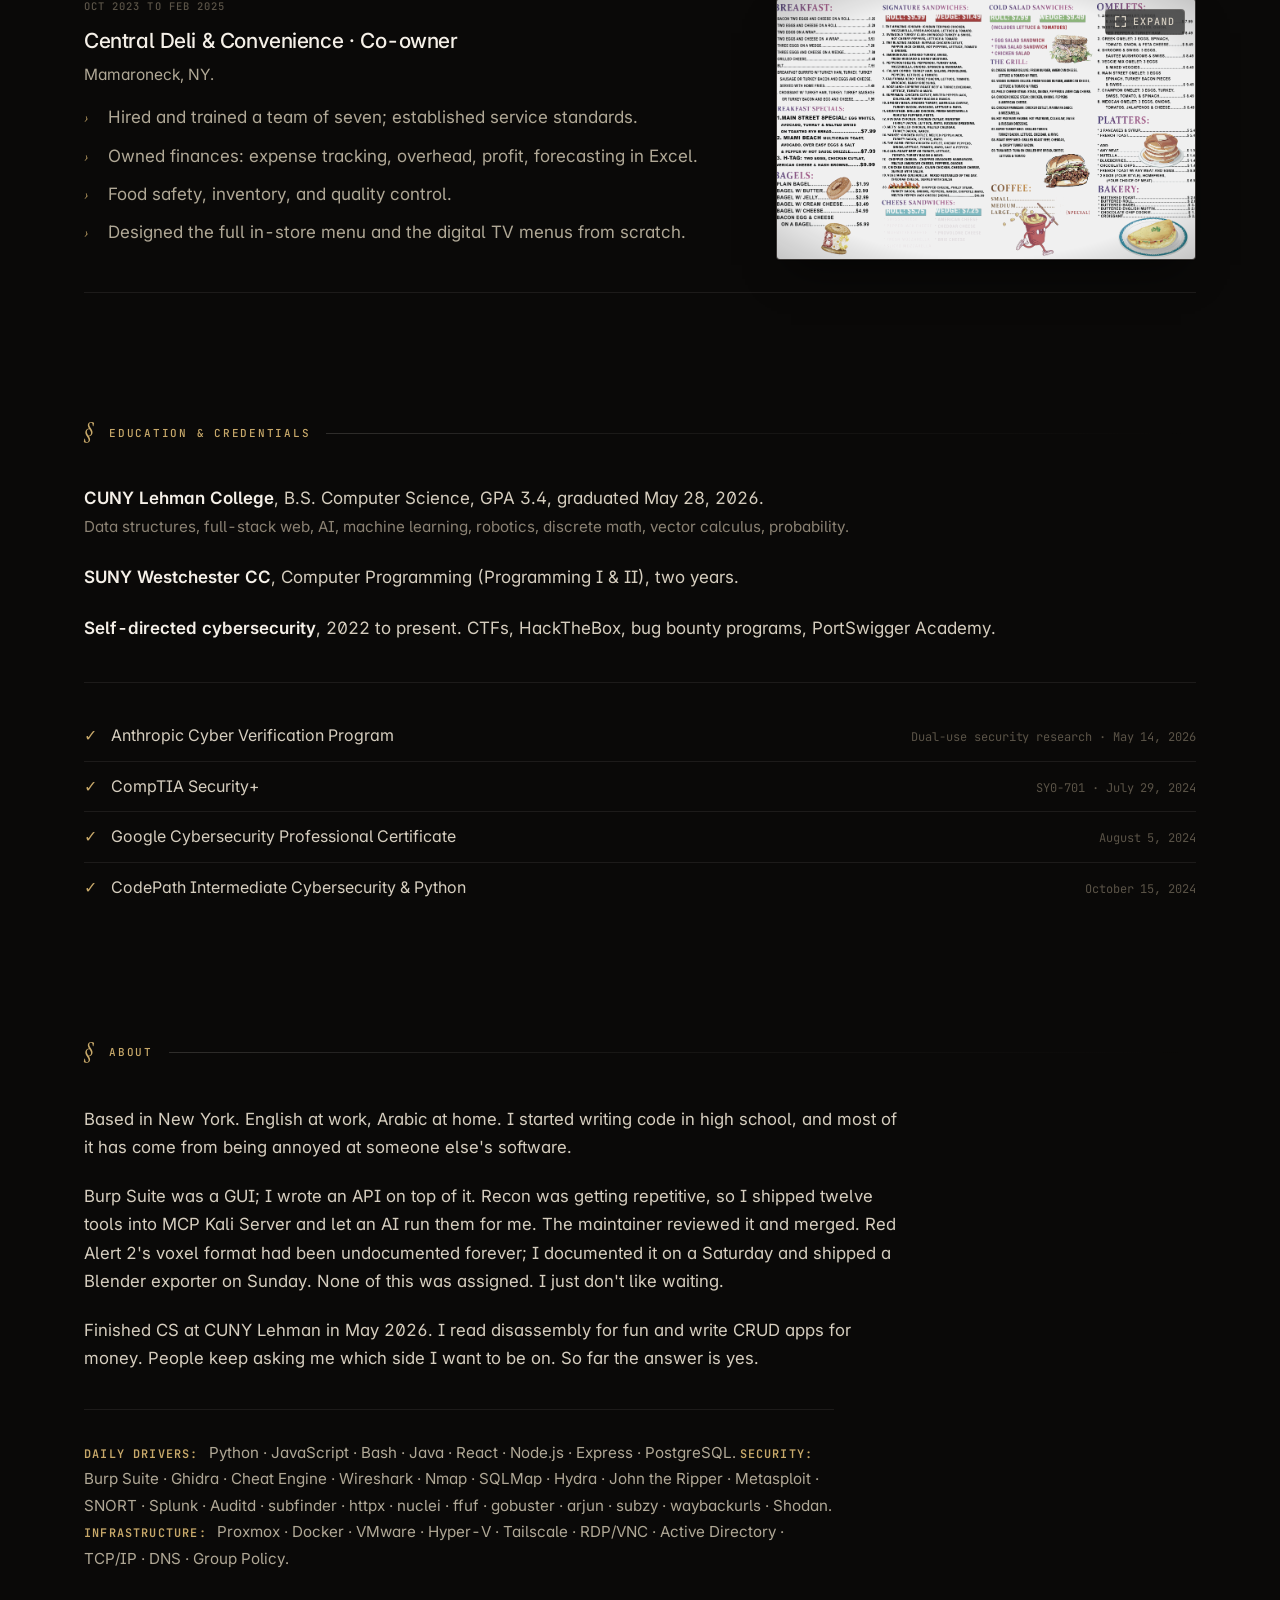
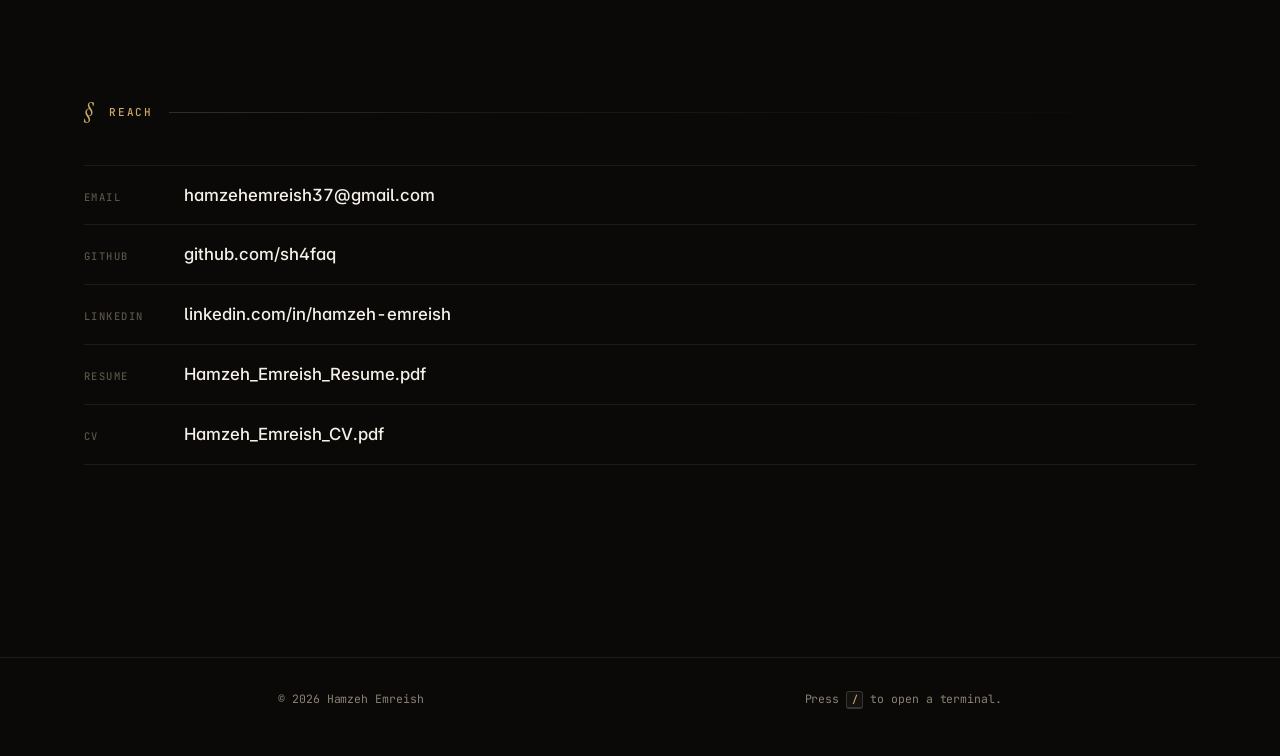
==== commit 67d2b32a: "Add full CV, refresh one-page resume, link both on site - Add Hamzeh_Emreish_CV.pdf: full 3-page CV " ====
--- a/index.html
+++ b/index.html
@@ -86,7 +86,7 @@
           <span class="stat-label">projects shipped</span>
         </li>
         <li>
-          <span class="stat-num">3</span>
+          <span class="stat-num">4</span>
           <span class="stat-label">certifications</span>
         </li>
         <li>
@@ -644,6 +644,10 @@
           <span class="reach-key">resume</span>
           <a href="Hamzeh_Emreish_Resume.pdf" download>Hamzeh_Emreish_Resume.pdf</a>
         </li>
+        <li>
+          <span class="reach-key">cv</span>
+          <a href="Hamzeh_Emreish_CV.pdf" download>Hamzeh_Emreish_CV.pdf</a>
+        </li>
       </ul>
     </section>
 
